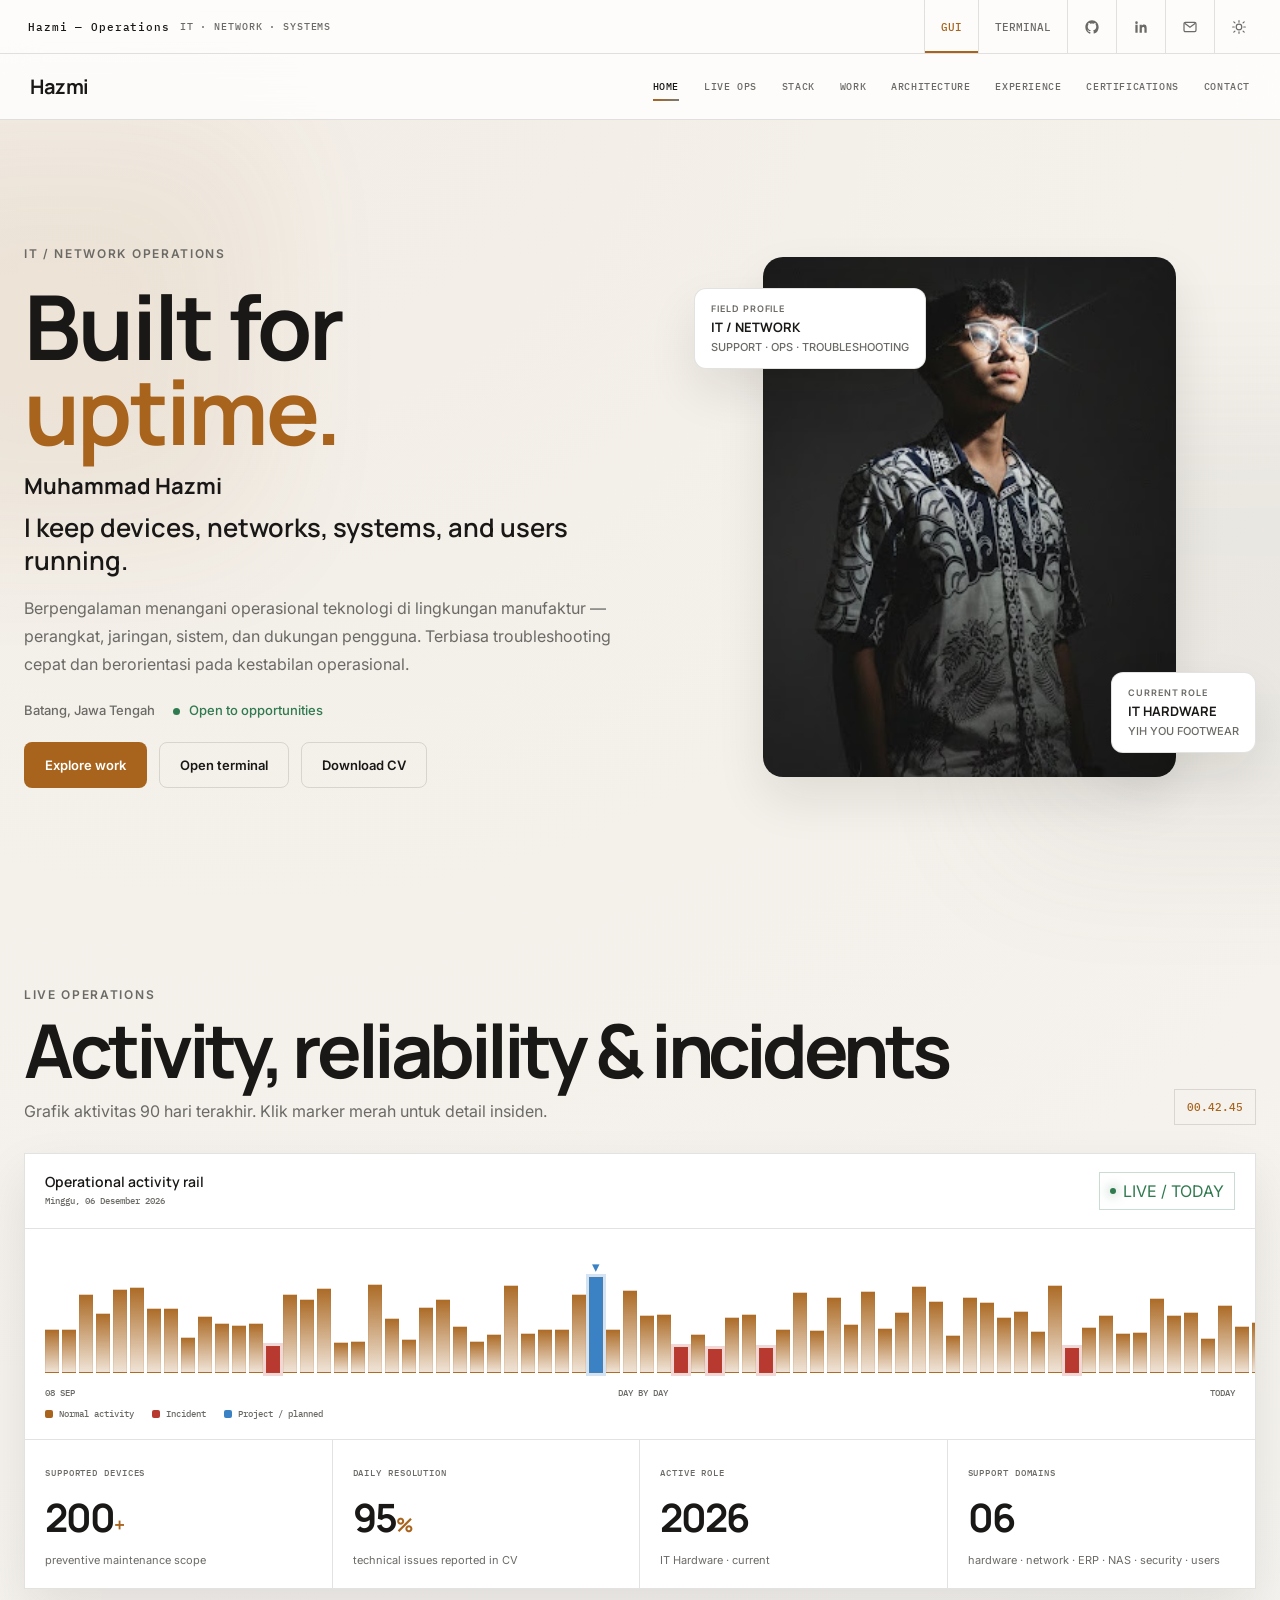
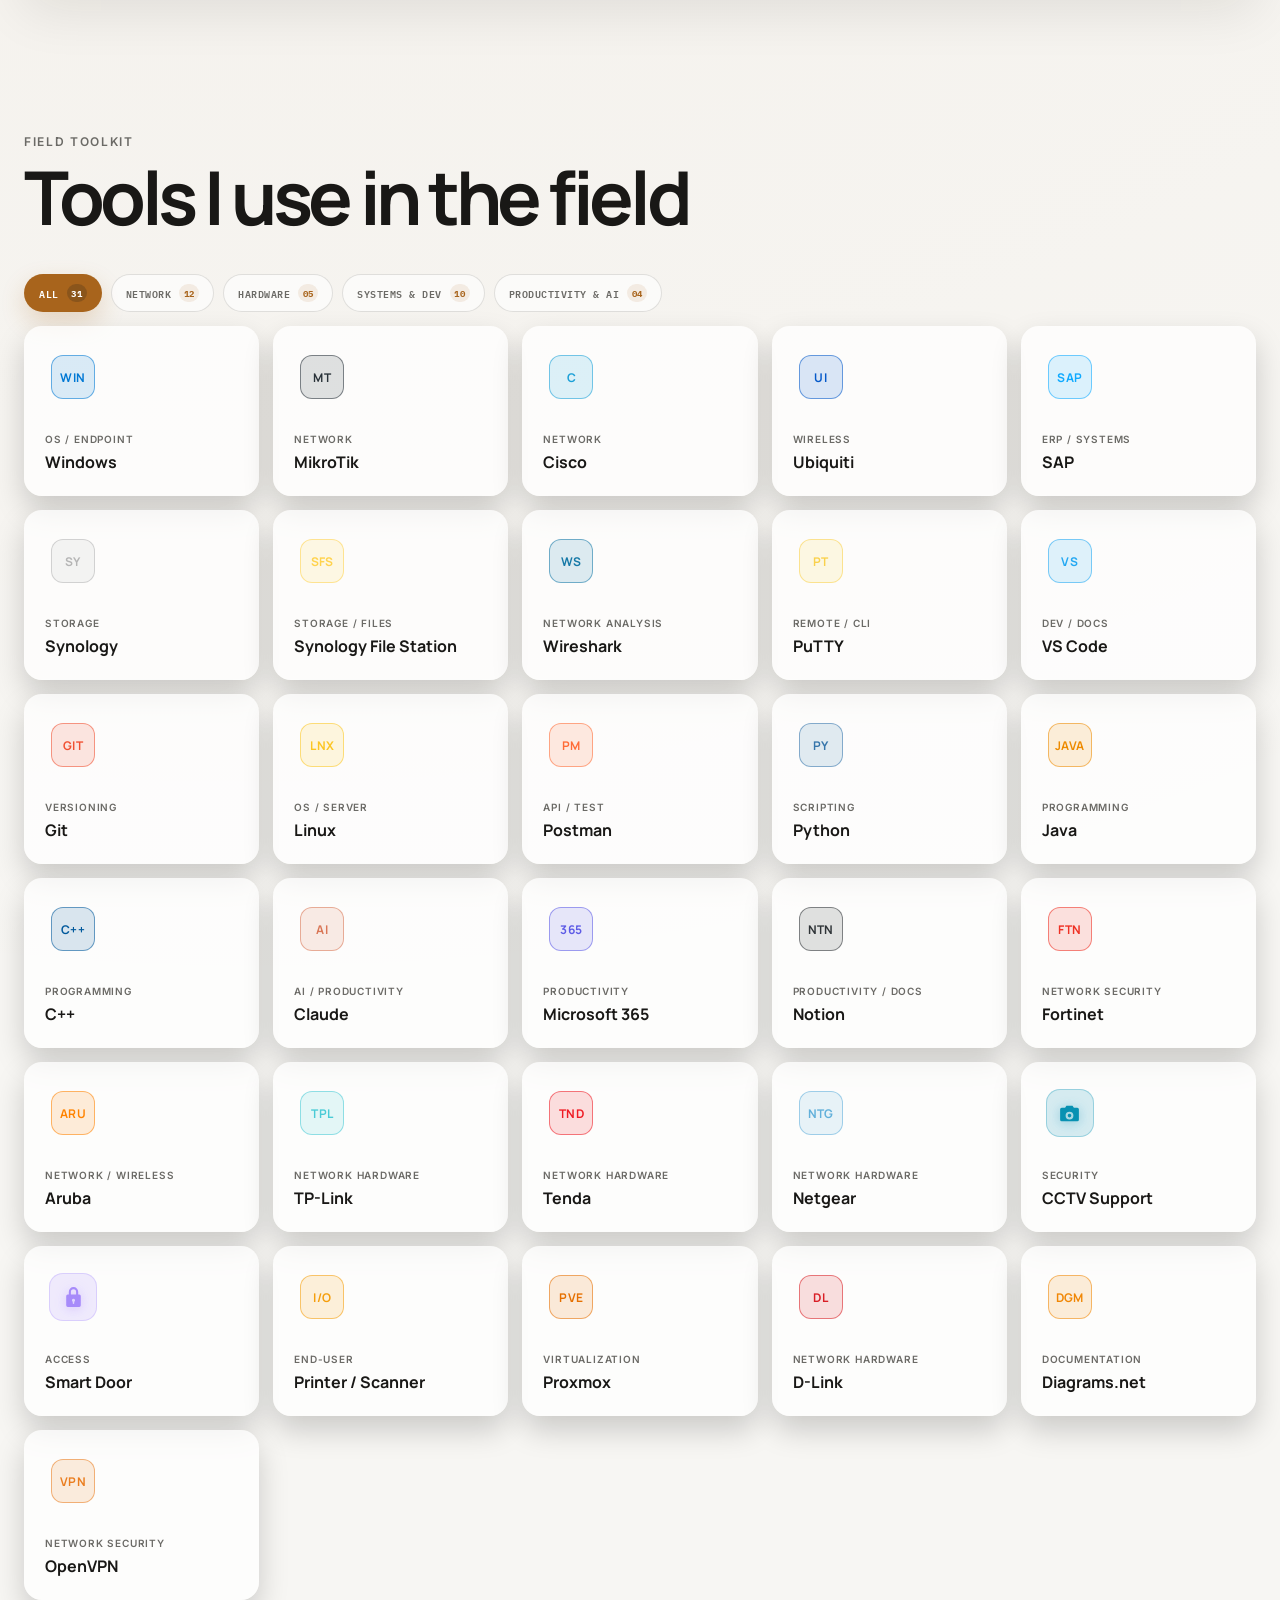
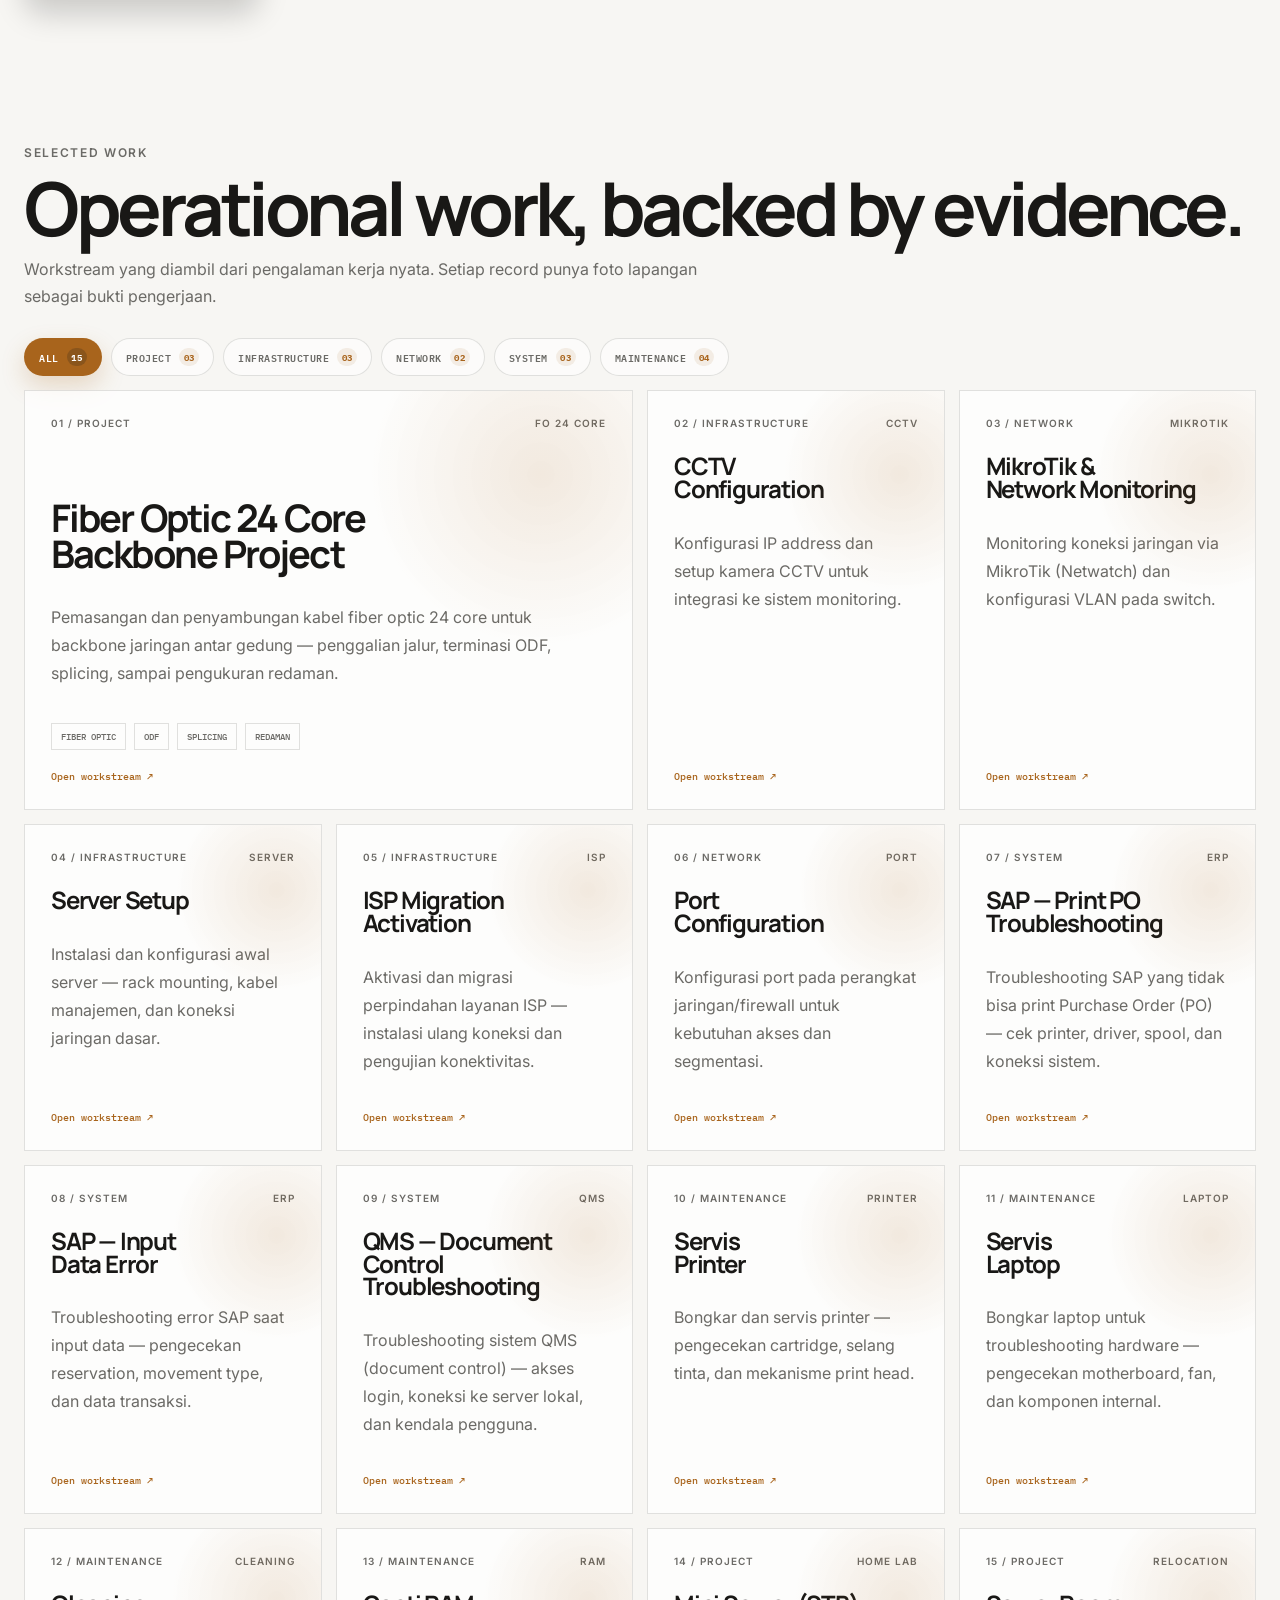
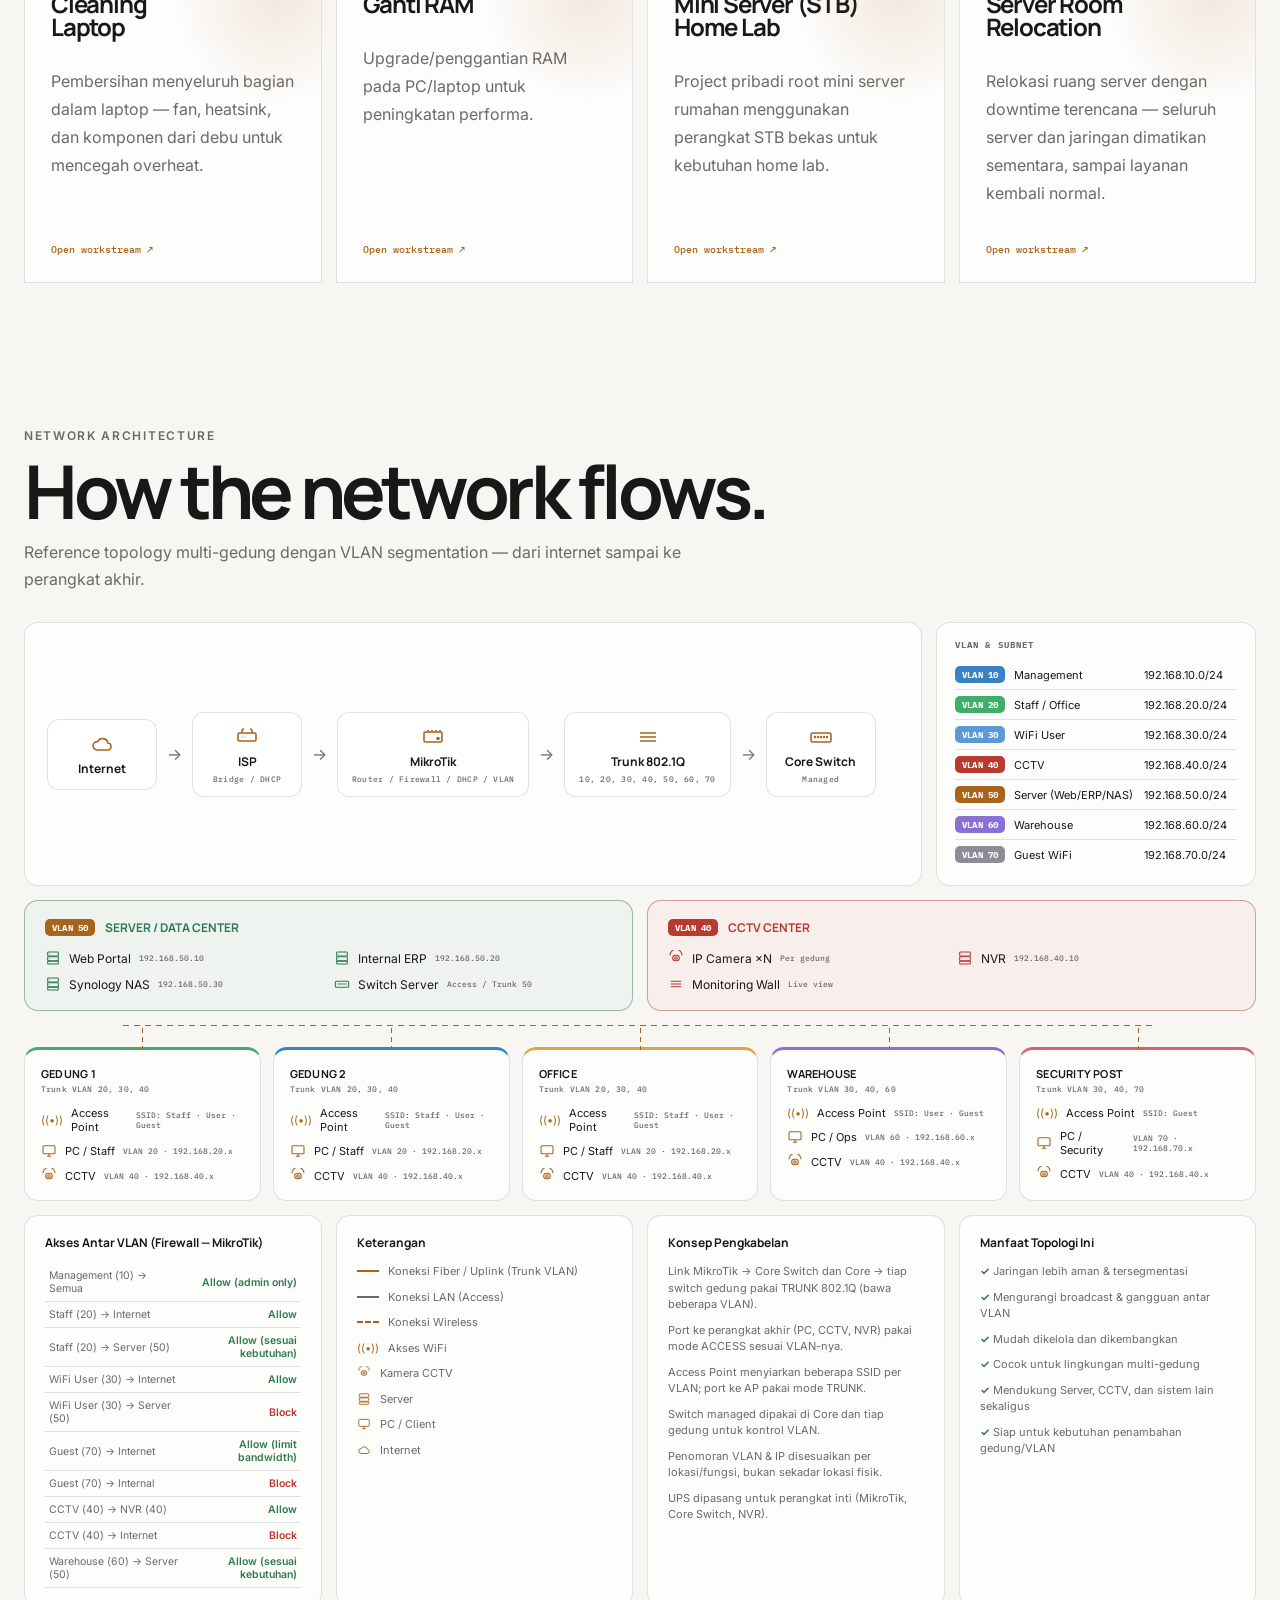
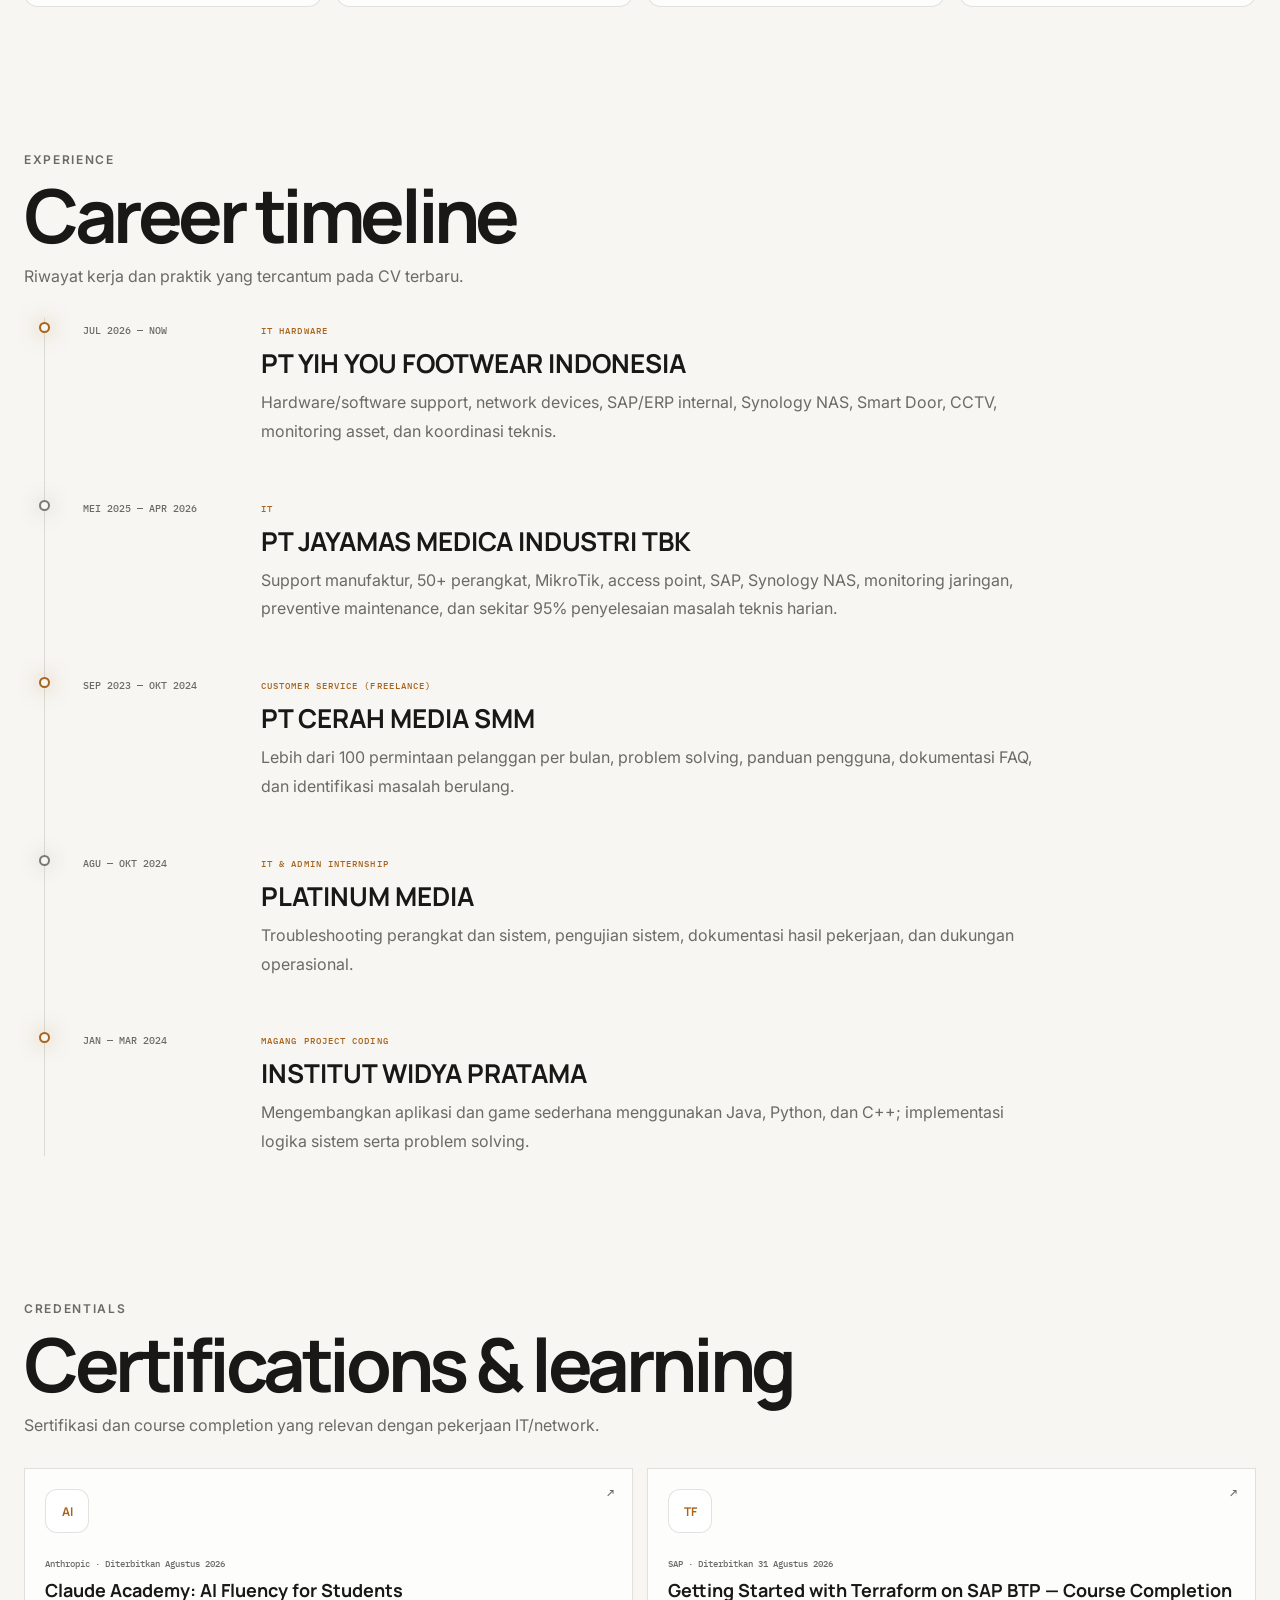
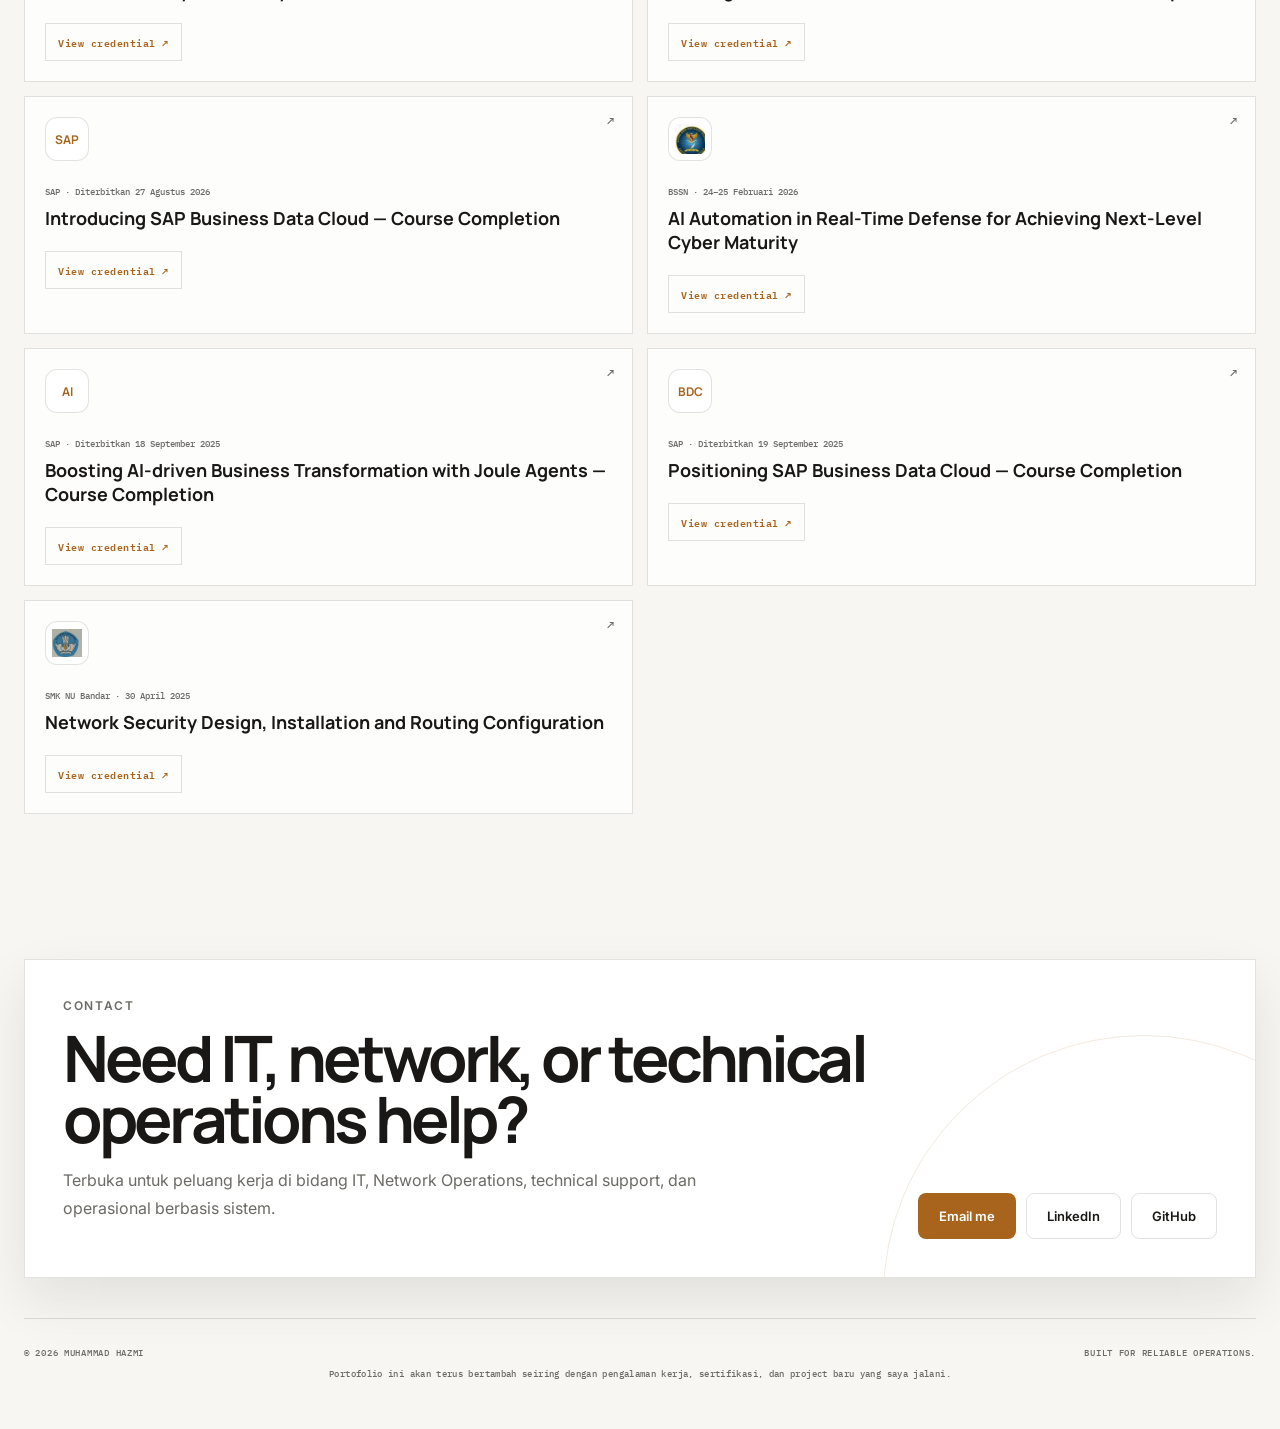
==== index.html @ afebc194 "first" ====
<!doctype html>
<html lang="id">
<head>
<meta charset="UTF-8">
<meta name="viewport" content="width=device-width, initial-scale=1.0">
<meta name="theme-color" content="#f7f6f3">
<meta name="description" content="Muhammad Hazmi — IT & Network Operations portfolio.">
<title>Muhammad Hazmi — IT & Network Operations</title>
<link rel="icon" type="image/svg+xml" href="favicon.svg">
<link rel="alternate icon" href="favicon.svg">
<link rel="apple-touch-icon" href="favicon.svg">
<link rel="preconnect" href="https://fonts.googleapis.com">
<link rel="preconnect" href="https://fonts.gstatic.com" crossorigin>
<link href="https://fonts.googleapis.com/css2?family=IBM+Plex+Mono:wght@400;500&family=Inter:wght@400;500;600;700;800&family=Manrope:wght@600;700;800&display=swap" rel="stylesheet">
<link rel="stylesheet" href="styles.css?v=4">
<script>try{var t=localStorage.getItem('hz-theme')||'light';document.documentElement.setAttribute('data-theme',t)}catch(e){}</script>
</head>
<body>
<div class="ambient ambient-a"></div><div class="ambient ambient-b"></div>
<div class="scroll-progress" id="scrollProgress"></div>
<div class="transition-layer" id="transitionLayer"><span>SWITCHING MODE</span></div>

<header class="topbar">
  <div class="brandline"><span>Hazmi — Operations</span><small>IT · NETWORK · SYSTEMS</small></div>
  <div class="top-actions">
    <button class="mode-switch active" data-mode="gui">GUI</button>
    <button class="mode-switch" data-mode="terminal">TERMINAL</button>
    <a href="https://github.com/Mhazmii" target="_blank" rel="noreferrer" aria-label="GitHub"><svg viewBox="0 0 24 24" width="16" height="16" fill="currentColor"><path d="M12 2C6.48 2 2 6.58 2 12.25c0 4.53 2.87 8.37 6.84 9.73.5.1.68-.22.68-.5v-1.94c-2.78.62-3.37-1.36-3.37-1.36-.46-1.19-1.11-1.51-1.11-1.51-.91-.64.07-.62.07-.62 1 .07 1.53 1.05 1.53 1.05.89 1.56 2.34 1.11 2.91.85.09-.66.35-1.11.63-1.37-2.22-.26-4.56-1.14-4.56-5.07 0-1.12.39-2.03 1.03-2.75-.1-.26-.45-1.31.1-2.72 0 0 .84-.28 2.75 1.05a9.3 9.3 0 0 1 5 0c1.91-1.33 2.75-1.05 2.75-1.05.55 1.41.2 2.46.1 2.72.64.72 1.03 1.63 1.03 2.75 0 3.94-2.34 4.8-4.57 5.06.36.32.68.95.68 1.92v2.85c0 .28.18.61.69.5A10.26 10.26 0 0 0 22 12.25C22 6.58 17.52 2 12 2Z"/></svg></a>
    <a href="https://www.linkedin.com/in/muhammadhazmii" target="_blank" rel="noreferrer" aria-label="LinkedIn"><svg viewBox="0 0 24 24" width="16" height="16" fill="currentColor"><path d="M6.94 8.5H3.56V20.5H6.94V8.5ZM5.25 3.5A1.96 1.96 0 1 0 5.28 7.42 1.96 1.96 0 0 0 5.25 3.5ZM20.5 20.5H17.13V14.31C17.13 12.83 16.6 11.82 15.28 11.82C14.28 11.82 13.68 12.5 13.42 13.15C13.32 13.39 13.3 13.72 13.3 14.06V20.5H9.92S9.97 9.45 9.92 8.5H13.3V9.98C13.75 9.29 14.55 8.3 16.58 8.3C19.1 8.3 20.5 9.96 20.5 13.5V20.5Z"/></svg></a>
    <a href="mailto:muhhazmi69@gmail.com" aria-label="Email"><svg viewBox="0 0 24 24" width="16" height="16" fill="none" stroke="currentColor" stroke-width="1.8"><rect x="3" y="5" width="18" height="14" rx="2"/><path d="m4 6.5 8 6 8-6"/></svg></a>
    <button class="theme-toggle" id="themeToggle" type="button" aria-label="Toggle light / dark mode">
      <svg class="icon-moon" viewBox="0 0 24 24" fill="none" stroke="currentColor" stroke-width="1.8" stroke-linecap="round" stroke-linejoin="round"><path d="M21 12.6A9 9 0 1 1 11.4 3a7 7 0 0 0 9.6 9.6Z"/></svg>
      <svg class="icon-sun" viewBox="0 0 24 24" fill="none" stroke="currentColor" stroke-width="1.8" stroke-linecap="round" stroke-linejoin="round"><circle cx="12" cy="12" r="4.2"/><path d="M12 2.5v2.4M12 19.1v2.4M4.2 4.2l1.7 1.7M18.1 18.1l1.7 1.7M2.5 12h2.4M19.1 12h2.4M4.2 19.8l1.7-1.7M18.1 5.9l1.7-1.7"/></svg>
    </button>
  </div>
</header>

<section class="gui-mode" id="guiMode">
  <nav class="nav">
    <a class="wordmark" href="#home">Hazmi</a>
    <div class="nav-links" id="navLinks">
      <a href="#home">Home</a><a href="#live">Live Ops</a><a href="#stack">Stack</a><a href="#work">Work</a><a href="#architecture">Architecture</a><a href="#experience">Experience</a><a href="#certifications">Certifications</a><a href="#contact">Contact</a>
    </div>
    <button class="nav-menu" id="navMenu">MENU</button>
  </nav>

  <main>
    <section class="hero section" id="home">
      <div class="hero-grid">
        <div class="hero-copy reveal">
          <div class="eyebrow">IT / NETWORK OPERATIONS</div>
          <h1>Built for<br><span>uptime.</span></h1>
          <p class="hero-title">Muhammad Hazmi</p>
          <p class="hero-lead">I keep devices, networks, systems, and users running.</p>
          <p class="hero-sub">Berpengalaman menangani operasional teknologi di lingkungan manufaktur — perangkat, jaringan, sistem, dan dukungan pengguna. Terbiasa troubleshooting cepat dan berorientasi pada kestabilan operasional.</p>
          <div class="hero-meta"><span>Batang, Jawa Tengah</span><span class="status"><i></i> Open to opportunities</span></div>
          <div class="hero-actions"><a class="btn primary" href="#work">Explore work</a><button class="btn ghost" data-mode="terminal">Open terminal</button><a class="btn line" href="CV_MuhammadHazmi.pdf" download>Download CV</a></div>
        </div>
        <div class="hero-visual reveal delay-2" id="heroVisual">
          <div class="hero-photo-frame">
            <img src="profile-photo.png" alt="Muhammad Hazmi">
          </div>
          <div class="hero-card card-a"><small>FIELD PROFILE</small><strong>IT / NETWORK</strong><span>SUPPORT · OPS · TROUBLESHOOTING</span></div>
          <div class="hero-card card-b"><small>CURRENT ROLE</small><strong>IT HARDWARE</strong><span>YIH YOU FOOTWEAR</span></div>
        </div>
      </div>
    </section>

    <section class="section" id="live">
  <div class="section-head reveal"><div><div class="eyebrow">LIVE OPERATIONS</div><h2>Activity, reliability &amp; incidents</h2><p>Grafik aktivitas 90 hari terakhir. Klik marker merah untuk detail insiden.</p></div><div class="live-clock" id="liveClock">--:--:--</div></div>
  <div class="live-shell reveal delay-1">
    <div class="live-top"><div><strong>Operational activity rail</strong><span id="liveDateLabel">--</span></div><div class="live-badge"><i></i> LIVE / TODAY</div></div>
    <div class="activity-wrap"><div class="activity-grid" id="activityGrid"></div></div>
    <div class="activity-axis"><span id="axisStart">90 DAYS AGO</span><span>DAY BY DAY</span><span>TODAY</span></div>
    <div class="activity-legend"><span><i class="dot-normal"></i>Normal activity</span><span><i class="dot-incident"></i>Incident</span><span><i class="dot-event"></i>Project / planned</span></div>
    <div class="metric-row">
      <div class="metric"><small>SUPPORTED DEVICES</small><strong data-count="200">0<span>+</span></strong><span>preventive maintenance scope</span></div>
      <div class="metric"><small>DAILY RESOLUTION</small><strong data-count="95">0<span>%</span></strong><span>technical issues reported in CV</span></div>
      <div class="metric"><small>ACTIVE ROLE</small><strong>2026</strong><span>IT Hardware · current</span></div>
      <div class="metric"><small>SUPPORT DOMAINS</small><strong>06</strong><span>hardware · network · ERP · NAS · security · users</span></div>
    </div>
  </div>
</section>

    <section class="section" id="stack">
  <div class="section-head reveal"><div><div class="eyebrow">FIELD TOOLKIT</div><h2>Tools I use in the field</h2></div></div>
  <div class="tool-filters reveal" id="toolFilters"></div>
  <div class="tool-wall reveal delay-1" id="toolWall"></div>
  <div class="tool-popover" id="toolPopover"></div>
</section>

    <section class="section" id="work">
  <div class="section-head reveal"><div><div class="eyebrow">SELECTED WORK</div><h2>Operational work, backed by evidence.</h2><p>Workstream yang diambil dari pengalaman kerja nyata. Setiap record punya foto lapangan sebagai bukti pengerjaan.</p></div></div>
  <div class="work-filters reveal" id="workFilters"></div>
  <div class="work-grid reveal delay-1" id="workGrid">
    <article class="work-card large" data-cat="project"><div class="work-meta"><span>01 / PROJECT</span><span>FO 24 CORE</span></div><h3>Fiber Optic 24 Core<br>Backbone Project</h3><p>Pemasangan dan penyambungan kabel fiber optic 24 core untuk backbone jaringan antar gedung — penggalian jalur, terminasi ODF, splicing, sampai pengukuran redaman.</p><div class="work-rail"><span>FIBER OPTIC</span><span>ODF</span><span>SPLICING</span><span>REDAMAN</span></div><button class="work-action" data-detail="fo">Open workstream ↗</button></article>
    <article class="work-card task-card" data-cat="infrastructure"><div class="work-meta"><span>02 / INFRASTRUCTURE</span><span>CCTV</span></div><h3>CCTV<br>Configuration</h3><p>Konfigurasi IP address dan setup kamera CCTV untuk integrasi ke sistem monitoring.</p><button class="work-action" data-detail="cctv">Open workstream ↗</button></article>
    <article class="work-card task-card" data-cat="network"><div class="work-meta"><span>03 / NETWORK</span><span>MIKROTIK</span></div><h3>MikroTik &amp;<br>Network Monitoring</h3><p>Monitoring koneksi jaringan via MikroTik (Netwatch) dan konfigurasi VLAN pada switch.</p><button class="work-action" data-detail="network">Open workstream ↗</button></article>
    <article class="work-card task-card" data-cat="infrastructure"><div class="work-meta"><span>04 / INFRASTRUCTURE</span><span>SERVER</span></div><h3>Server Setup</h3><p>Instalasi dan konfigurasi awal server — rack mounting, kabel manajemen, dan koneksi jaringan dasar.</p><button class="work-action" data-detail="server">Open workstream ↗</button></article>
    <article class="work-card task-card" data-cat="infrastructure"><div class="work-meta"><span>05 / INFRASTRUCTURE</span><span>ISP</span></div><h3>ISP Migration<br>Activation</h3><p>Aktivasi dan migrasi perpindahan layanan ISP — instalasi ulang koneksi dan pengujian konektivitas.</p><button class="work-action" data-detail="isp">Open workstream ↗</button></article>
    <article class="work-card task-card" data-cat="network"><div class="work-meta"><span>06 / NETWORK</span><span>PORT</span></div><h3>Port<br>Configuration</h3><p>Konfigurasi port pada perangkat jaringan/firewall untuk kebutuhan akses dan segmentasi.</p><button class="work-action" data-detail="port">Open workstream ↗</button></article>
    <article class="work-card task-card" data-cat="system"><div class="work-meta"><span>07 / SYSTEM</span><span>ERP</span></div><h3>SAP — Print PO<br>Troubleshooting</h3><p>Troubleshooting SAP yang tidak bisa print Purchase Order (PO) — cek printer, driver, spool, dan koneksi sistem.</p><button class="work-action" data-detail="sappo">Open workstream ↗</button></article>
    <article class="work-card task-card" data-cat="system"><div class="work-meta"><span>08 / SYSTEM</span><span>ERP</span></div><h3>SAP — Input<br>Data Error</h3><p>Troubleshooting error SAP saat input data — pengecekan reservation, movement type, dan data transaksi.</p><button class="work-action" data-detail="sapdata">Open workstream ↗</button></article>
    <article class="work-card task-card" data-cat="system"><div class="work-meta"><span>09 / SYSTEM</span><span>QMS</span></div><h3>QMS — Document<br>Control Troubleshooting</h3><p>Troubleshooting sistem QMS (document control) — akses login, koneksi ke server lokal, dan kendala pengguna.</p><button class="work-action" data-detail="qms">Open workstream ↗</button></article>
    <article class="work-card task-card" data-cat="maintenance"><div class="work-meta"><span>10 / MAINTENANCE</span><span>PRINTER</span></div><h3>Servis<br>Printer</h3><p>Bongkar dan servis printer — pengecekan cartridge, selang tinta, dan mekanisme print head.</p><button class="work-action" data-detail="printer">Open workstream ↗</button></article>
    <article class="work-card task-card" data-cat="maintenance"><div class="work-meta"><span>11 / MAINTENANCE</span><span>LAPTOP</span></div><h3>Servis<br>Laptop</h3><p>Bongkar laptop untuk troubleshooting hardware — pengecekan motherboard, fan, dan komponen internal.</p><button class="work-action" data-detail="laptop">Open workstream ↗</button></article>
    <article class="work-card task-card" data-cat="maintenance"><div class="work-meta"><span>12 / MAINTENANCE</span><span>CLEANING</span></div><h3>Cleaning<br>Laptop</h3><p>Pembersihan menyeluruh bagian dalam laptop — fan, heatsink, dan komponen dari debu untuk mencegah overheat.</p><button class="work-action" data-detail="cleaning">Open workstream ↗</button></article>
    <article class="work-card task-card" data-cat="maintenance"><div class="work-meta"><span>13 / MAINTENANCE</span><span>RAM</span></div><h3>Ganti RAM</h3><p>Upgrade/penggantian RAM pada PC/laptop untuk peningkatan performa.</p><button class="work-action" data-detail="ram">Open workstream ↗</button></article>
    <article class="work-card task-card" data-cat="project"><div class="work-meta"><span>14 / PROJECT</span><span>HOME LAB</span></div><h3>Mini Server (STB)<br>Home Lab</h3><p>Project pribadi root mini server rumahan menggunakan perangkat STB bekas untuk kebutuhan home lab.</p><button class="work-action" data-detail="stb">Open workstream ↗</button></article>
    <article class="work-card task-card" data-cat="project"><div class="work-meta"><span>15 / PROJECT</span><span>RELOCATION</span></div><h3>Server Room<br>Relocation</h3><p>Relokasi ruang server dengan downtime terencana — seluruh server dan jaringan dimatikan sementara, sampai layanan kembali normal.</p><button class="work-action" data-detail="relocation">Open workstream ↗</button></article>
  </div>
</section>

    <section class="section" id="architecture">
      <div class="section-head reveal">
        <div>
          <div class="eyebrow">NETWORK ARCHITECTURE</div>
          <h2>How the network flows.</h2>
          <p>Reference topology multi-gedung dengan VLAN segmentation — dari internet sampai ke perangkat akhir.</p>
        </div>
        
      </div>

      <div class="netmap reveal delay-1">

        <div class="netmap-top">
          <div class="netmap-flow">
            <div class="netmap-node"><span class="netmap-icon"><svg viewBox="0 0 24 24" fill="none" stroke="currentColor" stroke-width="1.6"><path d="M7 18h10.5a3.5 3.5 0 0 0 .4-6.98A5.5 5.5 0 0 0 7.6 9.6 3.8 3.8 0 0 0 7 18Z"/></svg></span><strong>Internet</strong></div>
            <div class="netmap-arrow">→</div>
            <div class="netmap-node"><span class="netmap-icon"><svg viewBox="0 0 24 24" fill="none" stroke="currentColor" stroke-width="1.6"><rect x="3" y="8" width="18" height="8" rx="1.5"/><path d="M7 8V6a2 2 0 0 1 2-2M17 8V6a2 2 0 0 0-2-2"/><circle cx="7" cy="12" r=".6" fill="currentColor" stroke="none"/><circle cx="10" cy="12" r=".6" fill="currentColor" stroke="none"/></svg></span><strong>ISP</strong><small>Bridge / DHCP</small></div>
            <div class="netmap-arrow">→</div>
            <div class="netmap-node"><span class="netmap-icon"><svg viewBox="0 0 24 24" fill="none" stroke="currentColor" stroke-width="1.6"><rect x="3" y="7" width="18" height="10" rx="1.5"/><path d="M7 7V5M11 7V5M15 7V5M19 7V5"/><circle cx="17" cy="13.5" r="1"/></svg></span><strong>MikroTik</strong><small>Router / Firewall / DHCP / VLAN</small></div>
            <div class="netmap-arrow">→</div>
            <div class="netmap-node"><span class="netmap-icon"><svg viewBox="0 0 24 24" fill="none" stroke="currentColor" stroke-width="1.6"><path d="M4 8h16M4 12h16M4 16h16"/></svg></span><strong>Trunk 802.1Q</strong><small>10, 20, 30, 40, 50, 60, 70</small></div>
            <div class="netmap-arrow">→</div>
            <div class="netmap-node"><span class="netmap-icon"><svg viewBox="0 0 24 24" fill="none" stroke="currentColor" stroke-width="1.6"><rect x="2" y="8" width="20" height="9" rx="1.5"/><path d="M6 12h.01M9 12h.01M12 12h.01M15 12h.01M18 12h.01" stroke-width="2.4" stroke-linecap="round"/></svg></span><strong>Core Switch</strong><small>Managed</small></div>
          </div>
          <div class="netmap-vlan">
            <div class="netmap-vlan-head">VLAN &amp; SUBNET</div>
            <table>
              <tr><td><span class="vtag v10">VLAN 10</span></td><td>Management</td><td>192.168.10.0/24</td></tr>
              <tr><td><span class="vtag v20">VLAN 20</span></td><td>Staff / Office</td><td>192.168.20.0/24</td></tr>
              <tr><td><span class="vtag v30">VLAN 30</span></td><td>WiFi User</td><td>192.168.30.0/24</td></tr>
              <tr><td><span class="vtag v40">VLAN 40</span></td><td>CCTV</td><td>192.168.40.0/24</td></tr>
              <tr><td><span class="vtag v50">VLAN 50</span></td><td>Server (Web/ERP/NAS)</td><td>192.168.50.0/24</td></tr>
              <tr><td><span class="vtag v60">VLAN 60</span></td><td>Warehouse</td><td>192.168.60.0/24</td></tr>
              <tr><td><span class="vtag v70">VLAN 70</span></td><td>Guest WiFi</td><td>192.168.70.0/24</td></tr>
            </table>
          </div>
        </div>

        <div class="netmap-features">
          <div class="netmap-feature feature-server">
            <div class="netmap-feature-head"><span class="vtag v50">VLAN 50</span> SERVER / DATA CENTER</div>
            <div class="netmap-feature-items">
              <div><span class="netmap-icon"><svg viewBox="0 0 24 24" fill="none" stroke="currentColor" stroke-width="1.6"><rect x="4" y="3" width="16" height="6" rx="1"/><rect x="4" y="10" width="16" height="6" rx="1"/><rect x="4" y="17" width="16" height="4" rx="1"/><circle cx="7" cy="6" r=".6" fill="currentColor" stroke="none"/><circle cx="7" cy="13" r=".6" fill="currentColor" stroke="none"/></svg></span>Web Portal<small>192.168.50.10</small></div>
              <div><span class="netmap-icon"><svg viewBox="0 0 24 24" fill="none" stroke="currentColor" stroke-width="1.6"><rect x="4" y="3" width="16" height="6" rx="1"/><rect x="4" y="10" width="16" height="6" rx="1"/><rect x="4" y="17" width="16" height="4" rx="1"/><circle cx="7" cy="6" r=".6" fill="currentColor" stroke="none"/><circle cx="7" cy="13" r=".6" fill="currentColor" stroke="none"/></svg></span>Internal ERP<small>192.168.50.20</small></div>
              <div><span class="netmap-icon"><svg viewBox="0 0 24 24" fill="none" stroke="currentColor" stroke-width="1.6"><rect x="4" y="3" width="16" height="6" rx="1"/><rect x="4" y="10" width="16" height="6" rx="1"/><rect x="4" y="17" width="16" height="4" rx="1"/><circle cx="7" cy="6" r=".6" fill="currentColor" stroke="none"/><circle cx="7" cy="13" r=".6" fill="currentColor" stroke="none"/></svg></span>Synology NAS<small>192.168.50.30</small></div>
              <div><span class="netmap-icon"><svg viewBox="0 0 24 24" fill="none" stroke="currentColor" stroke-width="1.6"><rect x="2" y="8" width="20" height="9" rx="1.5"/><path d="M6 12h.01M9 12h.01M12 12h.01M15 12h.01M18 12h.01" stroke-width="2.4" stroke-linecap="round"/></svg></span>Switch Server<small>Access / Trunk 50</small></div>
            </div>
          </div>
          <div class="netmap-feature feature-cctv">
            <div class="netmap-feature-head"><span class="vtag v40">VLAN 40</span> CCTV CENTER</div>
            <div class="netmap-feature-items">
              <div><span class="netmap-icon"><svg viewBox="0 0 24 24" fill="none" stroke="currentColor" stroke-width="1.6"><path d="M3 8a9 9 0 0 1 18 0"/><rect x="7" y="8" width="10" height="8" rx="4"/><circle cx="12" cy="12" r="2"/></svg></span>IP Camera ×N<small>Per gedung</small></div>
              <div><span class="netmap-icon"><svg viewBox="0 0 24 24" fill="none" stroke="currentColor" stroke-width="1.6"><rect x="4" y="3" width="16" height="6" rx="1"/><rect x="4" y="10" width="16" height="6" rx="1"/><rect x="4" y="17" width="16" height="4" rx="1"/><circle cx="7" cy="6" r=".6" fill="currentColor" stroke="none"/><circle cx="7" cy="13" r=".6" fill="currentColor" stroke="none"/></svg></span>NVR<small>192.168.40.10</small></div>
              <div><span class="netmap-icon"><svg viewBox="0 0 24 24" fill="none" stroke="currentColor" stroke-width="1.6"><path d="M4 8h16M4 12h16M4 16h16"/></svg></span>Monitoring Wall<small>Live view</small></div>
            </div>
          </div>
        </div>

        <div class="netmap-buildings">
          <div class="netmap-building">
            <div class="netmap-building-head">GEDUNG 1<small>Trunk VLAN 20, 30, 40</small></div>
            <div class="netmap-building-items">
              <div><span class="netmap-icon">((•))</span>Access Point<small>SSID: Staff · User · Guest</small></div>
              <div><span class="netmap-icon"><svg viewBox="0 0 24 24" fill="none" stroke="currentColor" stroke-width="1.6"><rect x="3" y="4" width="18" height="12" rx="1.5"/><path d="M9 20h6M12 16v4"/></svg></span>PC / Staff<small>VLAN 20 · 192.168.20.x</small></div>
              <div><span class="netmap-icon"><svg viewBox="0 0 24 24" fill="none" stroke="currentColor" stroke-width="1.6"><path d="M3 8a9 9 0 0 1 18 0"/><rect x="7" y="8" width="10" height="8" rx="4"/><circle cx="12" cy="12" r="2"/></svg></span>CCTV<small>VLAN 40 · 192.168.40.x</small></div>
            </div>
          </div>
          <div class="netmap-building">
            <div class="netmap-building-head">GEDUNG 2<small>Trunk VLAN 20, 30, 40</small></div>
            <div class="netmap-building-items">
              <div><span class="netmap-icon">((•))</span>Access Point<small>SSID: Staff · User · Guest</small></div>
              <div><span class="netmap-icon"><svg viewBox="0 0 24 24" fill="none" stroke="currentColor" stroke-width="1.6"><rect x="3" y="4" width="18" height="12" rx="1.5"/><path d="M9 20h6M12 16v4"/></svg></span>PC / Staff<small>VLAN 20 · 192.168.20.x</small></div>
              <div><span class="netmap-icon"><svg viewBox="0 0 24 24" fill="none" stroke="currentColor" stroke-width="1.6"><path d="M3 8a9 9 0 0 1 18 0"/><rect x="7" y="8" width="10" height="8" rx="4"/><circle cx="12" cy="12" r="2"/></svg></span>CCTV<small>VLAN 40 · 192.168.40.x</small></div>
            </div>
          </div>
          <div class="netmap-building">
            <div class="netmap-building-head">OFFICE<small>Trunk VLAN 20, 30, 40</small></div>
            <div class="netmap-building-items">
              <div><span class="netmap-icon">((•))</span>Access Point<small>SSID: Staff · User · Guest</small></div>
              <div><span class="netmap-icon"><svg viewBox="0 0 24 24" fill="none" stroke="currentColor" stroke-width="1.6"><rect x="3" y="4" width="18" height="12" rx="1.5"/><path d="M9 20h6M12 16v4"/></svg></span>PC / Staff<small>VLAN 20 · 192.168.20.x</small></div>
              <div><span class="netmap-icon"><svg viewBox="0 0 24 24" fill="none" stroke="currentColor" stroke-width="1.6"><path d="M3 8a9 9 0 0 1 18 0"/><rect x="7" y="8" width="10" height="8" rx="4"/><circle cx="12" cy="12" r="2"/></svg></span>CCTV<small>VLAN 40 · 192.168.40.x</small></div>
            </div>
          </div>
          <div class="netmap-building">
            <div class="netmap-building-head">WAREHOUSE<small>Trunk VLAN 30, 40, 60</small></div>
            <div class="netmap-building-items">
              <div><span class="netmap-icon">((•))</span>Access Point<small>SSID: User · Guest</small></div>
              <div><span class="netmap-icon"><svg viewBox="0 0 24 24" fill="none" stroke="currentColor" stroke-width="1.6"><rect x="3" y="4" width="18" height="12" rx="1.5"/><path d="M9 20h6M12 16v4"/></svg></span>PC / Ops<small>VLAN 60 · 192.168.60.x</small></div>
              <div><span class="netmap-icon"><svg viewBox="0 0 24 24" fill="none" stroke="currentColor" stroke-width="1.6"><path d="M3 8a9 9 0 0 1 18 0"/><rect x="7" y="8" width="10" height="8" rx="4"/><circle cx="12" cy="12" r="2"/></svg></span>CCTV<small>VLAN 40 · 192.168.40.x</small></div>
            </div>
          </div>
          <div class="netmap-building">
            <div class="netmap-building-head">SECURITY POST<small>Trunk VLAN 30, 40, 70</small></div>
            <div class="netmap-building-items">
              <div><span class="netmap-icon">((•))</span>Access Point<small>SSID: Guest</small></div>
              <div><span class="netmap-icon"><svg viewBox="0 0 24 24" fill="none" stroke="currentColor" stroke-width="1.6"><rect x="3" y="4" width="18" height="12" rx="1.5"/><path d="M9 20h6M12 16v4"/></svg></span>PC / Security<small>VLAN 70 · 192.168.70.x</small></div>
              <div><span class="netmap-icon"><svg viewBox="0 0 24 24" fill="none" stroke="currentColor" stroke-width="1.6"><path d="M3 8a9 9 0 0 1 18 0"/><rect x="7" y="8" width="10" height="8" rx="4"/><circle cx="12" cy="12" r="2"/></svg></span>CCTV<small>VLAN 40 · 192.168.40.x</small></div>
            </div>
          </div>
        </div>

        <div class="netmap-info">
          <div class="netmap-info-block">
            <h4>Akses Antar VLAN (Firewall — MikroTik)</h4>
            <table>
              <tr><td>Management (10) → Semua</td><td class="allow">Allow (admin only)</td></tr>
              <tr><td>Staff (20) → Internet</td><td class="allow">Allow</td></tr>
              <tr><td>Staff (20) → Server (50)</td><td class="allow">Allow (sesuai kebutuhan)</td></tr>
              <tr><td>WiFi User (30) → Internet</td><td class="allow">Allow</td></tr>
              <tr><td>WiFi User (30) → Server (50)</td><td class="block">Block</td></tr>
              <tr><td>Guest (70) → Internet</td><td class="allow">Allow (limit bandwidth)</td></tr>
              <tr><td>Guest (70) → Internal</td><td class="block">Block</td></tr>
              <tr><td>CCTV (40) → NVR (40)</td><td class="allow">Allow</td></tr>
              <tr><td>CCTV (40) → Internet</td><td class="block">Block</td></tr>
              <tr><td>Warehouse (60) → Server (50)</td><td class="allow">Allow (sesuai kebutuhan)</td></tr>
            </table>
          </div>
          <div class="netmap-info-block">
            <h4>Keterangan</h4>
            <ul class="netmap-legend">
              <li><span class="legend-line trunk"></span>Koneksi Fiber / Uplink (Trunk VLAN)</li>
              <li><span class="legend-line access"></span>Koneksi LAN (Access)</li>
              <li><span class="legend-line wireless"></span>Koneksi Wireless</li>
              <li><span class="netmap-icon">((•))</span>Akses WiFi</li>
              <li><span class="netmap-icon"><svg viewBox="0 0 24 24" fill="none" stroke="currentColor" stroke-width="1.6"><path d="M3 8a9 9 0 0 1 18 0"/><rect x="7" y="8" width="10" height="8" rx="4"/><circle cx="12" cy="12" r="2"/></svg></span>Kamera CCTV</li>
              <li><span class="netmap-icon"><svg viewBox="0 0 24 24" fill="none" stroke="currentColor" stroke-width="1.6"><rect x="4" y="3" width="16" height="6" rx="1"/><rect x="4" y="10" width="16" height="6" rx="1"/><rect x="4" y="17" width="16" height="4" rx="1"/><circle cx="7" cy="6" r=".6" fill="currentColor" stroke="none"/><circle cx="7" cy="13" r=".6" fill="currentColor" stroke="none"/></svg></span>Server</li>
              <li><span class="netmap-icon"><svg viewBox="0 0 24 24" fill="none" stroke="currentColor" stroke-width="1.6"><rect x="3" y="4" width="18" height="12" rx="1.5"/><path d="M9 20h6M12 16v4"/></svg></span>PC / Client</li>
              <li><span class="netmap-icon"><svg viewBox="0 0 24 24" fill="none" stroke="currentColor" stroke-width="1.6"><path d="M7 18h10.5a3.5 3.5 0 0 0 .4-6.98A5.5 5.5 0 0 0 7.6 9.6 3.8 3.8 0 0 0 7 18Z"/></svg></span>Internet</li>
            </ul>
          </div>
          <div class="netmap-info-block">
            <h4>Konsep Pengkabelan</h4>
            <ul>
              <li>Link MikroTik → Core Switch dan Core → tiap switch gedung pakai TRUNK 802.1Q (bawa beberapa VLAN).</li>
              <li>Port ke perangkat akhir (PC, CCTV, NVR) pakai mode ACCESS sesuai VLAN-nya.</li>
              <li>Access Point menyiarkan beberapa SSID per VLAN; port ke AP pakai mode TRUNK.</li>
              <li>Switch managed dipakai di Core dan tiap gedung untuk kontrol VLAN.</li>
              <li>Penomoran VLAN &amp; IP disesuaikan per lokasi/fungsi, bukan sekadar lokasi fisik.</li>
              <li>UPS dipasang untuk perangkat inti (MikroTik, Core Switch, NVR).</li>
            </ul>
          </div>
          <div class="netmap-info-block">
            <h4>Manfaat Topologi Ini</h4>
            <ul class="netmap-benefits">
              <li>Jaringan lebih aman &amp; tersegmentasi</li>
              <li>Mengurangi broadcast &amp; gangguan antar VLAN</li>
              <li>Mudah dikelola dan dikembangkan</li>
              <li>Cocok untuk lingkungan multi-gedung</li>
              <li>Mendukung Server, CCTV, dan sistem lain sekaligus</li>
              <li>Siap untuk kebutuhan penambahan gedung/VLAN</li>
            </ul>
          </div>
        </div>

      </div>
    </section>


    <section class="section" id="experience">
      <div class="section-head reveal"><div><div class="eyebrow">EXPERIENCE</div><h2>Career timeline</h2><p>Riwayat kerja dan praktik yang tercantum pada CV terbaru.</p></div></div>
      <div class="timeline reveal delay-1">
        <article><div class="time">JUL 2026 — NOW</div><div class="time-dot"></div><div><small>IT HARDWARE</small><h3>PT YIH YOU FOOTWEAR INDONESIA</h3><p>Hardware/software support, network devices, SAP/ERP internal, Synology NAS, Smart Door, CCTV, monitoring asset, dan koordinasi teknis.</p></div></article>
        <article><div class="time">MEI 2025 — APR 2026</div><div class="time-dot"></div><div><small>IT</small><h3>PT JAYAMAS MEDICA INDUSTRI TBK</h3><p>Support manufaktur, 50+ perangkat, MikroTik, access point, SAP, Synology NAS, monitoring jaringan, preventive maintenance, dan sekitar 95% penyelesaian masalah teknis harian.</p></div></article>
        <article><div class="time">SEP 2023 — OKT 2024</div><div class="time-dot"></div><div><small>CUSTOMER SERVICE (FREELANCE)</small><h3>PT CERAH MEDIA SMM</h3><p>Lebih dari 100 permintaan pelanggan per bulan, problem solving, panduan pengguna, dokumentasi FAQ, dan identifikasi masalah berulang.</p></div></article>
        <article><div class="time">AGU — OKT 2024</div><div class="time-dot"></div><div><small>IT &amp; ADMIN INTERNSHIP</small><h3>PLATINUM MEDIA</h3><p>Troubleshooting perangkat dan sistem, pengujian sistem, dokumentasi hasil pekerjaan, dan dukungan operasional.</p></div></article>
        <article><div class="time">JAN — MAR 2024</div><div class="time-dot"></div><div><small>MAGANG PROJECT CODING</small><h3>INSTITUT WIDYA PRATAMA</h3><p>Mengembangkan aplikasi dan game sederhana menggunakan Java, Python, dan C++; implementasi logika sistem serta problem solving.</p></div></article>
      </div>
    </section>

    <section class="section" id="certifications">
  <div class="section-head reveal"><div><div class="eyebrow">CREDENTIALS</div><h2>Certifications &amp; learning</h2><p>Sertifikasi dan course completion yang relevan dengan pekerjaan IT/network.</p></div></div>
  <div class="cred-grid reveal delay-1" id="credGrid"></div>
</section>

    <section class="section" id="contact">
      <div class="contact-panel reveal"><div><div class="eyebrow">CONTACT</div><h2>Need IT, network, or technical operations help?</h2><p>Terbuka untuk peluang kerja di bidang IT, Network Operations, technical support, dan operasional berbasis sistem.</p></div><div class="contact-actions"><a href="mailto:muhhazmi69@gmail.com" class="btn primary">Email me</a><a href="https://www.linkedin.com/in/muhammadhazmii" target="_blank" rel="noreferrer" class="btn line">LinkedIn</a><a href="https://github.com/Mhazmii" target="_blank" rel="noreferrer" class="btn line">GitHub</a></div></div>
    </section>
  </main>
  <footer class="footer"><span>© 2026 Muhammad Hazmi</span><span class="footer-note">Portofolio ini akan terus bertambah seiring dengan pengalaman kerja, sertifikasi, dan project baru yang saya jalani.</span><span>Built for reliable operations.</span></footer>
</section>

<section class="terminal-mode" id="terminalMode" aria-hidden="true">
  <div class="terminal-shell">
    <div class="terminal-head"><div><span class="live-dot"></span> hazmi@portfolio</div><span>interactive-shell</span></div>
    <div class="terminal-output" id="terminalOutput"></div>
    <form class="terminal-form" id="terminalForm"><span>hazmi@portfolio:~$</span><input id="terminalInput" autocomplete="off" spellcheck="false" aria-label="Terminal command"></form>
    <div class="terminal-hints"><button data-cmd="help">help</button><button data-cmd="about">about</button><button data-cmd="work">work</button><button data-cmd="architecture">architecture</button><button data-cmd="stack">stack</button><button data-cmd="gui">gui</button></div>
  </div>
</section>


<div class="modal" id="workModal" aria-hidden="true"><div class="modal-backdrop" data-close-modal></div><div class="modal-card work-modal-card"><button class="modal-close" data-close-modal>×</button><small>SUBJEK</small><h3 id="workModalTitle">Workstream</h3><div class="incident-meta" id="workModalMeta"></div><small class="work-modal-label">DESKRIPSI MASALAH</small><p id="workModalText"></p><small class="work-modal-label">FOTO EVIDENCE</small><div class="work-modal-gallery" id="workModalGallery"></div></div></div>
<div class="modal" id="incidentModal" aria-hidden="true"><div class="modal-backdrop" data-close-modal></div><div class="modal-card"><button class="modal-close" data-close-modal>×</button><small>INCIDENT DETAIL</small><h3 id="incidentTitle">Network incident</h3><div class="incident-meta" id="incidentMeta"></div><p id="incidentText"></p><div class="incident-status"><span></span><strong id="incidentStatus">Resolved</strong></div></div></div>
<div class="modal" id="credentialModal" aria-hidden="true"><div class="modal-backdrop" data-close-modal></div><div class="modal-card cred-modal-card"><button class="modal-close" data-close-modal>×</button><small>CREDENTIAL</small><h3 id="credentialTitle">Certificate</h3><img id="credentialImage" class="cred-modal-image" alt="Certificate image"><p id="credentialText" style="white-space:pre-line"></p><div class="modal-actions"><a id="credentialOpen" class="btn primary" target="_blank" rel="noreferrer">Open credential</a></div></div></div>
<div class="toast" id="toast"></div>
<script src="script.js?v=4"></script>
</body>
</html>
---- styles.css ----
:root{--bg:#131316;--panel:#1a1a1f;--panel2:#1e1e24;--text:#f1f0ee;--muted:#95949c;--line:rgba(255,255,255,.09);--line2:rgba(255,255,255,.05);--cyan:#e2a344;--cyan2:#c98a34;--violet:#8d8c93;--amber:#e2a344;--red:#e2635b;--green:#6cb98a;--shadow:0 22px 60px rgba(0,0,0,.34);--mono:'IBM Plex Mono',monospace;--sans:'Inter',sans-serif;--display:'Manrope',sans-serif;--glass:rgba(24,24,28,.72);--glass-strong:rgba(20,20,24,.94);--glass-soft:rgba(20,20,24,.5);--bar:rgba(16,16,19,.72);--ambient-op:.14;--on-accent:#161616}
:root[data-theme="light"]{--bg:#f7f6f3;--panel:#ffffff;--panel2:#efeee9;--text:#191816;--muted:#6b6a66;--line:rgba(20,18,14,.12);--line2:rgba(20,18,14,.06);--cyan:#a8641c;--cyan2:#8a5216;--violet:#7a7973;--amber:#a8641c;--red:#b8392f;--green:#2f7a4f;--shadow:0 22px 50px rgba(20,18,14,.09);--glass:rgba(255,255,255,.72);--glass-strong:rgba(255,255,255,.96);--glass-soft:rgba(255,255,255,.6);--bar:rgba(255,255,255,.8);--ambient-op:.08;--on-accent:#ffffff}
.theme-toggle{position:relative;width:38px;height:38px;display:grid;place-items:center;background:transparent;border:0;border-left:1px solid var(--line);color:var(--muted);cursor:pointer;transition:.25s}.theme-toggle:hover{color:var(--text)}.theme-toggle svg{width:16px;height:16px}.theme-toggle .icon-sun{display:none}[data-theme="light"] .theme-toggle .icon-moon{display:none}[data-theme="light"] .theme-toggle .icon-sun{display:block}
*{box-sizing:border-box}html{scroll-behavior:smooth}body{margin:0;background:radial-gradient(circle at 20% 0%,color-mix(in srgb,var(--cyan) 6%,transparent),transparent 28%),var(--bg);color:var(--text);font-family:var(--sans);overflow-x:hidden}.ambient{position:fixed;inset:auto;pointer-events:none;filter:blur(70px);opacity:var(--ambient-op);z-index:0}.ambient-a{width:400px;height:400px;background:var(--cyan);left:-140px;top:15%}.ambient-b{width:460px;height:460px;background:var(--violet);right:-180px;bottom:5%}.scroll-progress{position:fixed;top:0;left:0;height:3px;background:var(--cyan);width:0;z-index:1000}.transition-layer{position:fixed;inset:0;background:var(--bg);display:grid;place-items:center;z-index:999;pointer-events:none;opacity:0;transform:scaleY(0);transform-origin:center;transition:opacity .25s,transform .55s cubic-bezier(.2,.8,.2,1)}.transition-layer.active{opacity:1;transform:scaleY(1)}.transition-layer span{font:500 12px var(--mono);letter-spacing:.25em;color:var(--cyan)}
.topbar{height:54px;display:flex;justify-content:space-between;align-items:center;border-bottom:1px solid var(--line);padding:0 28px;position:sticky;top:0;background:var(--bar);backdrop-filter:blur(18px);z-index:80}.brandline{display:flex;align-items:center;gap:10px;font:500 11px var(--mono);letter-spacing:.08em}.brandline small{color:var(--muted);font-size:10px}.top-actions{height:100%;display:flex;align-items:center}.top-actions>*{height:100%;display:grid;place-items:center;padding:0 16px;border-left:1px solid var(--line);color:var(--muted);text-decoration:none;background:none;border-top:0;border-bottom:0;border-right:0;font:500 11px var(--mono);cursor:pointer}.top-actions .mode-switch.active{color:var(--cyan);box-shadow:inset 0 -2px var(--cyan)}.top-actions>*:hover{color:var(--text)}
.gui-mode{display:block;position:relative;z-index:1}.nav{height:66px;display:flex;align-items:center;justify-content:space-between;padding:0 30px;border-bottom:1px solid var(--line);background:var(--bar);backdrop-filter:blur(18px);position:sticky;top:54px;z-index:70}.wordmark{font:700 20px var(--display);color:var(--text);text-decoration:none;letter-spacing:-.02em;display:flex;align-items:center;gap:10px}.nav-links{display:flex;gap:25px}.nav-links a{font:500 10px var(--mono);text-transform:uppercase;letter-spacing:.06em;color:var(--muted);text-decoration:none;position:relative;padding:26px 0}.nav-links a:after{content:"";position:absolute;left:0;bottom:18px;width:0;height:2px;background:linear-gradient(90deg,var(--cyan),var(--violet));transition:width .35s}.nav-links a:hover,.nav-links a.active{color:var(--text)}.nav-links a.active:after,.nav-links a:hover:after{width:100%}.nav-menu{display:none;background:none;border:1px solid var(--line);color:var(--text);font:500 10px var(--mono);padding:10px}
.section{width:min(1240px,calc(100% - 48px));margin:0 auto;padding:105px 0 40px;scroll-margin-top:115px}.hero{padding-top:72px}.hero-grid{display:grid;grid-template-columns:1.03fr .97fr;gap:50px;align-items:center;min-height:650px}.eyebrow{font:600 12px var(--sans);letter-spacing:.14em;color:var(--muted);text-transform:uppercase}.hero h1{font:700 clamp(56px,7vw,104px)/.95 var(--display);letter-spacing:-.03em;margin:22px 0 18px}.hero h1 span{color:var(--cyan)}.hero-title{font:700 22px var(--display);margin:0 0 10px}.hero-lead{font:600 clamp(20px,2vw,26px)/1.3 var(--display);max-width:680px;margin:0 0 14px}.hero-sub{color:var(--muted);font-size:16px;line-height:1.75;max-width:640px}.hero-meta{display:flex;flex-wrap:wrap;gap:18px;color:var(--muted);font:500 13px var(--sans);margin:24px 0}.status{color:var(--green)}.status i{display:inline-block;width:7px;height:7px;border-radius:50%;background:var(--green);margin-right:6px}.hero-actions{display:flex;gap:12px;flex-wrap:wrap}.btn{display:inline-flex;align-items:center;justify-content:center;min-height:46px;padding:0 20px;border-radius:8px;text-decoration:none;font:600 13px var(--sans);border:1px solid var(--line);transition:.25s;cursor:pointer}.btn.primary{background:var(--cyan);color:var(--on-accent);border-color:transparent}.btn.ghost,.btn.line{background:transparent;color:var(--text)}.btn:hover{transform:translateY(-2px);box-shadow:0 8px 20px rgba(0,0,0,.15)}.btn.primary:hover{box-shadow:0 10px 24px color-mix(in srgb,var(--cyan) 25%,transparent)}.hero-visual{position:relative;min-height:620px;display:grid;place-items:center}.hero-photo-frame{position:relative;width:min(420px,72%);height:520px;border-radius:20px;overflow:hidden;box-shadow:var(--shadow)}.hero-photo-frame img{width:100%;height:100%;object-fit:cover;object-position:center 20%}
.hero-card{position:absolute;padding:14px 16px;background:var(--panel);border:1px solid var(--line);box-shadow:var(--shadow);display:flex;flex-direction:column;gap:4px;border-radius:12px}.hero-card small{font:600 9px var(--sans);text-transform:uppercase;color:var(--muted);letter-spacing:.1em}.hero-card strong{font:700 13px var(--display);color:var(--text)}.hero-card span{font:500 11px var(--sans);color:var(--muted)}.card-a{left:2%;top:13%}.card-b{right:0;bottom:12%}
.section-head{display:flex;justify-content:space-between;gap:30px;align-items:flex-end;margin-bottom:28px}.section-head h2{font:700 clamp(40px,5.8vw,84px)/.92 var(--display);letter-spacing:-.06em;margin:14px 0}.section-head p{max-width:700px;color:var(--muted);line-height:1.7;margin:0}.section-tag{font:500 9px var(--mono);padding:9px 11px;border:1px solid var(--line);color:var(--muted);white-space:nowrap}.live-clock{font:500 11px var(--mono);color:var(--cyan);border:1px solid var(--line);padding:10px 12px}.live-shell{border:1px solid var(--line);background:var(--glass-strong);box-shadow:var(--shadow);overflow:hidden}.live-top{display:flex;justify-content:space-between;gap:20px;padding:18px 20px;border-bottom:1px solid var(--line)}.live-top strong{font:600 14px var(--display);display:block}.live-top span{display:block;color:var(--muted);font:500 9px var(--mono);margin-top:4px}.live-badge{border:1px solid color-mix(in srgb,var(--green) 25%,transparent);padding:8px 10px;color:var(--green)!important;display:flex!important;gap:7px;align-items:center}.live-badge i{width:6px;height:6px;border-radius:50%;background:var(--green);box-shadow:0 0 12px color-mix(in srgb,var(--green) 80%,transparent);animation:blink 1.2s infinite}.activity-grid{display:grid;grid-template-columns:repeat(90,1fr);gap:3px;padding:28px 20px 6px;align-items:end;min-height:150px}.activity-cell{height:var(--h);background:linear-gradient(180deg,color-mix(in srgb,var(--cyan) 95%,transparent),color-mix(in srgb,var(--cyan) 18%,transparent));border:1px solid color-mix(in srgb,var(--cyan) 12%,transparent);box-shadow:0 0 0 color-mix(in srgb,var(--cyan) 0%,transparent);transition:transform .35s,box-shadow .35s,filter .35s}.activity-cell.event{position:relative;background:#3b82c4;box-shadow:0 0 0 3px color-mix(in srgb,#3b82c4 22%,transparent)}
.activity-cell.incident{background:var(--red);box-shadow:0 0 0 3px color-mix(in srgb,var(--red) 20%,transparent)}.activity-cell.today{box-shadow:0 0 20px color-mix(in srgb,var(--violet) 32%,transparent);border-color:color-mix(in srgb,var(--violet) 45%,transparent)}.activity-cell:hover{transform:translateY(-7px);box-shadow:0 10px 20px rgba(0,0,0,.28);filter:brightness(1.3)}.activity-axis{display:flex;justify-content:space-between;padding:8px 20px 10px;color:var(--muted);font:500 9px var(--mono)}
.activity-legend{display:flex;gap:18px;padding:0 20px 20px;color:var(--muted);font:500 9px var(--mono)}.activity-legend span{display:flex;align-items:center;gap:6px}.activity-legend i{width:8px;height:8px;border-radius:2px;display:inline-block}.activity-legend .dot-normal{background:var(--cyan)}.activity-legend .dot-incident{background:var(--red)}.activity-legend .dot-event{background:#3b82c4}.metric-row{display:grid;grid-template-columns:repeat(4,1fr);border-top:1px solid var(--line)}.metric{padding:20px;border-right:1px solid var(--line);position:relative;overflow:hidden}.metric:last-child{border-right:0}.metric:after{content:"";position:absolute;inset:auto 0 0 0;height:2px;background:linear-gradient(90deg,transparent,var(--cyan),transparent);transform:translateX(-110%);animation:slideLine 4s linear infinite}.metric small{font:500 9px var(--mono);color:var(--muted);letter-spacing:.1em}.metric strong{display:block;font:700 39px var(--display);letter-spacing:-.05em;margin:10px 0 4px}.metric strong span{font-size:.5em;color:var(--cyan)}.metric>span{font-size:11px;color:var(--muted)}
.tool-filters{display:flex;flex-wrap:wrap;gap:9px;margin-bottom:14px}.tool-filter{display:inline-flex;align-items:center;gap:8px;padding:9px 14px;border:1px solid var(--line);background:var(--glass-soft);color:var(--muted);font:600 10px var(--mono);letter-spacing:.05em;text-transform:uppercase;cursor:pointer;border-radius:999px;transition:.3s}.tool-filter span{display:inline-flex;align-items:center;justify-content:center;min-width:20px;height:18px;padding:0 4px;border-radius:999px;background:color-mix(in srgb,var(--cyan) 10%,transparent);color:var(--cyan);font:700 9px var(--mono)}.tool-filter:hover{color:var(--text);border-color:color-mix(in srgb,var(--cyan) 35%,transparent)}.tool-filter.active{color:var(--on-accent);background:var(--cyan);border-color:transparent;box-shadow:0 10px 24px color-mix(in srgb,var(--cyan) 22%,transparent)}.tool-filter.active span{background:rgba(7,16,25,.18);color:var(--on-accent)}
.tool-wall{display:grid;grid-template-columns:repeat(5,1fr);gap:14px}.tool-tile{position:relative;min-height:170px;border-radius:18px;border:1px solid rgba(255,255,255,.06);padding:20px;background:var(--glass);color:var(--text);text-align:left;cursor:pointer;overflow:hidden;transition:transform .4s cubic-bezier(.2,.8,.2,1),box-shadow .4s cubic-bezier(.2,.8,.2,1),border-color .4s,background .4s;box-shadow:0 1px 0 rgba(255,255,255,.03) inset,0 14px 30px rgba(0,0,0,.18)}.tool-tile:hover,.tool-tile.selected{transform:translateY(-5px);border-color:color-mix(in srgb,var(--cyan) 30%,transparent);background:var(--glass-strong);box-shadow:0 1px 0 rgba(255,255,255,.05) inset,0 24px 46px rgba(0,0,0,.32),0 0 0 1px color-mix(in srgb,var(--cyan) 18%,transparent)}.tool-icon{width:56px;height:56px;position:relative;display:grid;place-items:center;margin-bottom:28px}.tool-tile:hover .tool-icon,.tool-tile.selected .tool-icon{transform:translateY(-2px)}.tool-icon{transition:transform .4s cubic-bezier(.2,.8,.2,1)}.brand-wrap{position:relative;display:grid;place-items:center;width:48px;height:48px;color:var(--brand);z-index:1}.brand-mark{width:46px;height:46px;display:block;object-fit:contain;filter:drop-shadow(0 8px 14px rgba(0,0,0,.4))}.brand-wrap .tool-fallback{display:none;align-items:center;justify-content:center;width:44px;height:44px;border:1px solid color-mix(in srgb,var(--brand) 55%,transparent);border-radius:12px;background:color-mix(in srgb,var(--brand) 14%,transparent);color:var(--brand);font:700 12px var(--display);letter-spacing:.03em}.field-mark{position:relative;z-index:1;width:48px;height:48px;border-radius:14px;background:color-mix(in srgb,var(--mark) 16%,transparent);display:flex;align-items:center;justify-content:center;color:var(--mark);box-shadow:inset 0 0 0 1px color-mix(in srgb,var(--mark) 30%,transparent)}.field-mark svg{width:25px;height:25px;display:block;filter:drop-shadow(0 2px 6px color-mix(in srgb,var(--mark) 40%,transparent))}.tool-tile small{display:block;color:var(--muted);font:600 10px var(--sans);letter-spacing:.08em;text-transform:uppercase}.tool-tile strong{display:block;font:700 16px var(--display);margin-top:6px}
.tool-popover{position:fixed;z-index:200;width:270px;background:var(--glass-strong);border:1px solid color-mix(in srgb,var(--cyan) 30%,transparent);box-shadow:0 22px 50px rgba(0,0,0,.45);padding:16px 18px;opacity:0;visibility:hidden;transform:translateY(8px);transition:opacity .18s ease,transform .18s ease;pointer-events:none}
.tool-popover.show{opacity:1;visibility:visible;transform:translateY(0);pointer-events:auto}
.tool-popover:before{content:"";position:absolute;width:12px;height:12px;background:var(--glass-strong);border-right:1px solid color-mix(in srgb,var(--cyan) 30%,transparent);border-bottom:1px solid color-mix(in srgb,var(--cyan) 30%,transparent);left:var(--arrow-x,24px)}
.tool-popover.arrow-bottom:before{bottom:-7px;transform:rotate(45deg)}
.tool-popover.arrow-top:before{top:-7px;transform:rotate(225deg)}
.tool-popover-head{display:flex;justify-content:space-between;align-items:baseline;gap:10px;margin-bottom:4px}
.tool-popover-head strong{font:700 15px var(--display);letter-spacing:-.01em}
.tool-popover-head small{font:600 9px var(--mono);letter-spacing:.1em;color:var(--cyan);white-space:nowrap}
.tool-popover p{margin:8px 0 0;color:var(--muted);font-size:12px;line-height:1.65}
.tool-popover-link{display:inline-flex;align-items:center;gap:6px;margin-top:12px;padding-top:12px;border-top:1px solid var(--line);width:100%;background:none;border-left:0;border-right:0;border-bottom:0;color:var(--amber);font:600 10px var(--mono);letter-spacing:.03em;text-align:left;cursor:pointer;transition:filter .2s}
.tool-popover-link:hover{filter:brightness(1.25)}
.tool-tile.selected{outline:1px solid color-mix(in srgb,var(--cyan) 50%,transparent)}

.work-filters{display:flex;flex-wrap:wrap;gap:9px;margin-bottom:14px}.work-filter{display:inline-flex;align-items:center;gap:8px;padding:9px 14px;border:1px solid var(--line);background:var(--glass-soft);color:var(--muted);font:600 10px var(--mono);letter-spacing:.05em;text-transform:uppercase;cursor:pointer;border-radius:999px;transition:.3s}.work-filter span{display:inline-flex;align-items:center;justify-content:center;min-width:20px;height:18px;padding:0 4px;border-radius:999px;background:color-mix(in srgb,var(--cyan) 10%,transparent);color:var(--cyan);font:700 9px var(--mono)}.work-filter:hover{color:var(--text);border-color:color-mix(in srgb,var(--cyan) 35%,transparent)}.work-filter.active{color:var(--on-accent);background:var(--cyan);border-color:transparent;box-shadow:0 10px 24px color-mix(in srgb,var(--cyan) 22%,transparent)}.work-filter.active span{background:rgba(7,16,25,.18);color:var(--on-accent)}
.work-grid{display:grid;grid-template-columns:repeat(auto-fit,minmax(280px,1fr));gap:14px}.work-card{position:relative;min-height:420px;border:1px solid var(--line);background:var(--glass);padding:26px;overflow:hidden;display:flex;flex-direction:column;transition:.45s}.work-card.large{grid-column:span 2}.work-card.task-card{min-height:230px}.work-card.task-card .work-action{margin-top:auto;padding-top:20px}.work-card.task-card h3{margin:26px 0 12px}.work-card:hover{transform:translateY(-6px);box-shadow:0 22px 55px rgba(0,0,0,.32)}.work-card:before{content:"";position:absolute;inset:0;background:radial-gradient(circle at 85% 20%,color-mix(in srgb,var(--cyan) 13%,transparent),transparent 28%);pointer-events:none}.work-meta{display:flex;justify-content:space-between;font:600 10px var(--sans);color:var(--muted);letter-spacing:.1em;text-transform:uppercase}.work-card h3{font:700 38px/.95 var(--display);letter-spacing:-.05em;margin:70px 0 16px;max-width:620px}.work-card:not(.large) h3{font-size:32px}.work-card.task-card:not(.large) h3{font-size:24px}.work-card p{color:var(--muted);line-height:1.75;max-width:650px}

.work-rail{margin-top:auto;padding-top:20px;display:flex;flex-wrap:wrap;gap:8px}.work-rail span{padding:7px 9px;border:1px solid var(--line);font:500 9px var(--mono);color:var(--muted)}.work-action{margin-top:auto;padding-top:20px;align-self:flex-start;background:none;border:0;color:var(--cyan);font:500 10px var(--mono);cursor:pointer;padding-left:0;padding-right:0;padding-bottom:0}
.netmap{display:flex;flex-direction:column;gap:14px}
.netmap-top{display:grid;grid-template-columns:1fr 320px;gap:14px;align-items:stretch}
.netmap-flow{display:flex;flex-wrap:wrap;align-items:center;gap:10px;border:1px solid var(--line);background:var(--glass);padding:22px;border-radius:14px}
.netmap-node{display:flex;flex-direction:column;align-items:center;text-align:center;gap:4px;padding:12px 14px;border:1px solid var(--line);border-radius:12px;background:var(--glass-strong);min-width:110px}
.netmap-node strong{font:700 12px var(--display)}
.netmap-node small{color:var(--muted);font:500 8px var(--mono);letter-spacing:.03em}
.netmap-icon{display:inline-flex;align-items:center;justify-content:center;color:var(--cyan);flex:0 0 auto}
.netmap-icon svg{width:20px;height:20px;display:block}
.netmap-node .netmap-icon svg{width:24px;height:24px}
.netmap-building-items .netmap-icon svg,.netmap-feature-items .netmap-icon svg{width:16px;height:16px}
.netmap-legend .netmap-icon svg{width:14px;height:14px}
.netmap-arrow{color:var(--muted);font-size:16px;flex:0 0 auto}
.netmap-vlan{border:1px solid var(--line);background:var(--glass);border-radius:14px;padding:16px 18px;overflow-x:auto}
.netmap-vlan-head{font:700 9px var(--mono);letter-spacing:.12em;color:var(--muted);margin-bottom:10px}
.netmap-vlan table{border-collapse:collapse;width:100%;font-size:11px}
.netmap-vlan td{padding:6px 8px 6px 0;border-bottom:1px solid var(--line);white-space:nowrap;color:var(--text)}
.netmap-vlan tr:last-child td{border-bottom:0}
.vtag{display:inline-block;padding:3px 7px;border-radius:5px;font:700 9px var(--mono);letter-spacing:.02em;color:#fff}
.vtag.v10{background:#3b82c4}.vtag.v20{background:#3fae6b}.vtag.v30{background:#5a9ad6}.vtag.v40{background:var(--red)}.vtag.v50{background:var(--cyan)}.vtag.v60{background:#8a6fd6}.vtag.v70{background:#8b8d97}
.netmap-features{display:grid;grid-template-columns:1fr 1fr;gap:14px}
.netmap-feature{border:1px solid var(--line);border-radius:14px;padding:18px 20px;background:var(--glass)}
.netmap-feature.feature-server{border-color:color-mix(in srgb,var(--green) 35%,var(--line));background:color-mix(in srgb,var(--green) 7%,var(--glass))}
.netmap-feature.feature-server .netmap-feature-head,.netmap-feature.feature-server .netmap-icon{color:var(--green)}
.netmap-feature.feature-cctv{border-color:color-mix(in srgb,var(--red) 35%,var(--line));background:color-mix(in srgb,var(--red) 7%,var(--glass))}
.netmap-feature.feature-cctv .netmap-feature-head,.netmap-feature.feature-cctv .netmap-icon{color:var(--red)}
.netmap-feature-head{display:flex;align-items:center;gap:10px;font:700 12px var(--display);margin-bottom:14px}
.netmap-feature-items{display:grid;grid-template-columns:1fr 1fr;gap:10px}
.netmap-feature-items div{display:flex;align-items:center;gap:8px;font-size:12px}
.netmap-feature-items small{display:block;color:var(--muted);font:500 8px var(--mono)}
.netmap-buildings{position:relative;display:grid;grid-template-columns:repeat(auto-fit,minmax(190px,1fr));gap:12px;padding-top:22px}
.netmap-buildings:before{content:"";position:absolute;top:0;left:8%;right:8%;height:1px;background:repeating-linear-gradient(90deg,var(--cyan) 0 6px,transparent 6px 11px)}
.netmap-building{position:relative;border:1px solid var(--line);border-radius:14px;padding:16px;background:var(--glass)}
.netmap-building:before{content:"";position:absolute;top:-22px;left:50%;width:1px;height:22px;background:repeating-linear-gradient(180deg,var(--cyan) 0 5px,transparent 5px 9px)}
.netmap-building:nth-child(1){border-top:3px solid #3fae6b}
.netmap-building:nth-child(2){border-top:3px solid #3b82c4}
.netmap-building:nth-child(3){border-top:3px solid #e2a344}
.netmap-building:nth-child(4){border-top:3px solid #8a6fd6}
.netmap-building:nth-child(5){border-top:3px solid #d9636c}
.netmap-building-head{font:700 11px var(--display);letter-spacing:.02em;margin-bottom:12px}
.netmap-building-head small{display:block;color:var(--muted);font:500 8px var(--mono);margin-top:3px;letter-spacing:.02em;text-transform:none}
.netmap-building-items{display:flex;flex-direction:column;gap:9px}
.netmap-building-items div{display:flex;align-items:center;gap:8px;font-size:11px}
.netmap-building-items small{display:block;color:var(--muted);font:500 8px var(--mono)}
.netmap-info{display:grid;grid-template-columns:repeat(auto-fit,minmax(230px,1fr));gap:14px}
.netmap-info-block{border:1px solid var(--line);border-radius:14px;padding:18px 20px;background:var(--glass)}
.netmap-info-block h4{margin:0 0 12px;font:700 12px var(--display)}
.netmap-info-block ul{margin:0;padding:0;list-style:none;display:flex;flex-direction:column;gap:9px;font-size:11px;color:var(--muted);line-height:1.5}
.netmap-info-block table{width:100%;border-collapse:collapse;font-size:10.5px}
.netmap-info-block table td{padding:6px 4px;border-bottom:1px solid var(--line);color:var(--muted)}
.netmap-info-block table td:last-child{text-align:right;font-weight:600}
.netmap-info-block td.allow{color:var(--green)}
.netmap-info-block td.block{color:var(--red)}
.netmap-legend li{display:flex;align-items:center;gap:9px}
.legend-line{width:22px;height:0;border-top:2px solid var(--cyan);flex:0 0 auto}
.legend-line.access{border-top-style:solid;border-color:var(--muted)}
.legend-line.wireless{border-top-style:dashed;border-color:var(--cyan)}
.netmap-benefits li:before{content:"✓ ";color:var(--green);font-weight:700}
@media (max-width:900px){.netmap-top{grid-template-columns:1fr}.netmap-features{grid-template-columns:1fr}}
@media (max-width:560px){.netmap-flow{justify-content:center}.netmap-arrow{width:100%;text-align:center}.netmap-feature-items{grid-template-columns:1fr}}
.timeline{border-left:1px solid var(--line);margin-left:20px}.timeline article{position:relative;display:grid;grid-template-columns:150px 1fr;gap:28px;padding:0 0 50px 38px}.timeline article:last-child{padding-bottom:0}.timeline .time{font:500 10px var(--mono);color:var(--muted);padding-top:6px}.timeline .time-dot{position:absolute;left:-6px;top:4px;width:11px;height:11px;border-radius:50%;background:var(--bg);border:2px solid var(--cyan);box-shadow:0 0 20px color-mix(in srgb,var(--cyan) 55%,transparent)}.timeline article:nth-child(even) .time-dot{border-color:var(--violet);box-shadow:0 0 20px color-mix(in srgb,var(--violet) 45%,transparent)}.timeline small{font:500 9px var(--mono);color:var(--cyan);letter-spacing:.12em}.timeline h3{font:700 26px var(--display);margin:7px 0}.timeline p{max-width:780px;color:var(--muted);line-height:1.8;margin:0}
.cred-grid{display:grid;grid-template-columns:repeat(2,1fr);gap:14px}.cred-card{position:relative;padding:20px;border:1px solid var(--line);background:var(--glass);overflow:hidden;transition:.4s}.cred-card:hover{transform:translateY(-4px);border-color:color-mix(in srgb,var(--cyan) 36%,transparent)}.cred-mark{width:44px;height:44px;border-radius:12px;background:var(--panel);border:1px solid var(--line);display:grid;place-items:center;color:var(--cyan);font:700 12px var(--display);margin-bottom:18px;overflow:hidden}
.cred-mark img{width:30px;height:30px;object-fit:contain}.cred-card small{font:500 9px var(--mono);color:var(--muted)}.cred-card strong{display:block;font:700 18px var(--display);margin:7px 0}.cred-card p{margin:0;color:var(--muted);font-size:12px}.cred-card:after{content:"↗";position:absolute;right:18px;top:16px;color:var(--muted);font:500 12px var(--mono)}
.cred-open{position:relative;z-index:1;margin-top:14px;display:inline-flex;align-items:center;gap:6px;padding:9px 12px;border:1px solid var(--line);background:transparent;color:var(--cyan);font:600 10px var(--mono);letter-spacing:.05em;cursor:pointer;transition:.3s}.cred-open:hover{border-color:var(--cyan);background:color-mix(in srgb,var(--cyan) 10%,transparent);transform:translateY(-2px)}
.contact-panel{display:grid;grid-template-columns:1fr auto;gap:35px;align-items:end;padding:38px;border:1px solid var(--line);background:var(--glass-strong);box-shadow:var(--shadow);position:relative;overflow:hidden}.contact-panel:before{content:"";position:absolute;width:520px;height:520px;border:1px solid color-mix(in srgb,var(--cyan) 14%,transparent);border-radius:50%;right:-150px;bottom:-280px}.contact-panel h2{font:700 clamp(42px,5vw,74px)/.95 var(--display);letter-spacing:-.06em;max-width:860px;margin:15px 0}.contact-panel p{max-width:700px;color:var(--muted);line-height:1.8}.contact-actions{display:flex;gap:10px;position:relative;z-index:1}.footer{width:min(1240px,calc(100% - 48px));margin:0 auto;padding:28px 0 50px;border-top:1px solid var(--line);display:flex;flex-wrap:wrap;justify-content:space-between;row-gap:10px;color:var(--muted);font:500 9px var(--mono);text-transform:uppercase;letter-spacing:.08em}
.footer-note{order:3;width:100%;text-align:center;color:var(--muted);letter-spacing:.04em;text-transform:none}
.terminal-mode{display:none;min-height:calc(100vh - 54px);background:radial-gradient(circle at 50% 10%,color-mix(in srgb,var(--cyan) 8%,transparent),transparent 35%),var(--bg);position:relative;z-index:2;overflow:hidden}.terminal-mode:after{content:"";position:absolute;inset:0;pointer-events:none;background:repeating-linear-gradient(rgba(255,255,255,.025) 0 1px,transparent 1px 3px);mix-blend-mode:overlay;opacity:.5}@keyframes termFlicker{0%{opacity:.25}8%{opacity:.9}14%{opacity:.35}22%{opacity:1}100%{opacity:1}}.terminal-mode.boot-flicker .terminal-shell{animation:termFlicker .45s steps(3) both}.terminal-shell{min-height:calc(100vh - 54px);display:flex;flex-direction:column}.terminal-head{height:52px;border-bottom:1px solid var(--line);display:flex;justify-content:space-between;align-items:center;padding:0 24px;font:500 11px var(--mono)}.terminal-head>div{display:flex;align-items:center;gap:9px}.terminal-head>span{color:var(--muted)}.live-dot{width:7px;height:7px;border-radius:50%;background:var(--green);box-shadow:0 0 15px color-mix(in srgb,var(--green) 80%,transparent)}.terminal-output{flex:1;overflow:auto;padding:28px 34px 10px;font:500 13px/1.85 var(--mono);white-space:pre-wrap;color:var(--text)}.term-accent{color:var(--cyan)}.term-command{color:var(--amber)}.term-dim{color:var(--muted)}.caret{display:inline-block;width:7px;height:15px;background:var(--cyan);margin-left:2px;vertical-align:-3px;box-shadow:0 0 8px color-mix(in srgb,var(--cyan) 70%,transparent);animation:blink 1s steps(1) infinite}@keyframes blink{50%{opacity:0}}.terminal-form{border-top:1px solid var(--line);display:flex;align-items:center;gap:10px;padding:20px 34px;font:500 13px var(--mono);color:var(--green)}.terminal-form input{flex:1;background:transparent;border:0;outline:0;color:var(--text);font:inherit;caret-color:var(--cyan)}.terminal-hints{display:flex;gap:8px;padding:0 34px 22px;flex-wrap:wrap}.terminal-hints button{background:transparent;border:1px solid var(--line);padding:8px 10px;color:var(--muted);font:500 9px var(--mono);cursor:pointer;transition:.25s}.terminal-hints button:hover{border-color:var(--cyan);color:var(--cyan);transform:translateY(-1px)}
.toast{position:fixed;left:50%;bottom:24px;transform:translate(-50%,20px);padding:12px 16px;background:var(--glass-strong);border:1px solid var(--line);color:var(--text);font:500 10px var(--mono);opacity:0;pointer-events:none;transition:.3s;z-index:300}.toast.show{opacity:1;transform:translate(-50%,0)}
.modal{position:fixed;inset:0;z-index:400;display:flex;align-items:center;justify-content:center;padding:24px;opacity:0;visibility:hidden;pointer-events:none;transition:opacity .3s ease}.modal.show{opacity:1;visibility:visible;pointer-events:auto}body:has(.modal.show){overflow:hidden}.modal-backdrop{position:absolute;inset:0;background:rgba(5,10,15,.8);backdrop-filter:blur(6px)}.modal-card{position:relative;z-index:1;width:min(460px,100%);max-height:86vh;overflow:auto;padding:30px;border:1px solid var(--line);background:var(--glass-strong);box-shadow:var(--shadow);transform:translateY(16px) scale(.98);transition:transform .35s cubic-bezier(.2,.8,.2,1)}.modal.show .modal-card{transform:translateY(0) scale(1)}.modal-card>small{font:500 9px var(--mono);color:var(--cyan);letter-spacing:.14em}.modal-card h3{font:700 24px var(--display);letter-spacing:-.03em;margin:12px 34px 14px 0}.modal-card p{color:var(--muted);line-height:1.75;font-size:13px;margin:0 0 18px}.modal-close{position:absolute;top:14px;right:14px;width:30px;height:30px;border:1px solid var(--line);border-radius:6px;background:rgba(0,0,0,.22);color:var(--muted);font-size:16px;line-height:1;cursor:pointer;transition:.25s}.modal-close:hover{color:var(--text);border-color:var(--cyan)}.incident-meta{font:500 10px var(--mono);color:var(--muted);letter-spacing:.06em;margin-bottom:14px}.incident-status{display:flex;align-items:center;gap:8px;font:600 11px var(--mono);color:var(--green)}.incident-status span{width:7px;height:7px;border-radius:50%;background:var(--green);box-shadow:0 0 12px color-mix(in srgb,var(--green) 70%,transparent)}.modal-actions{display:flex;gap:10px;flex-wrap:wrap;margin-top:4px}
.work-modal-card{width:min(640px,100%);max-height:88vh;overflow-y:auto}
.cred-modal-card{width:min(520px,100%);max-height:88vh;overflow-y:auto}
.cred-modal-image{display:none;width:100%;border-radius:10px;border:1px solid var(--line);margin:14px 0;max-height:400px;object-fit:contain;background:var(--panel2)}
.work-modal-label{display:block;margin-top:16px;margin-bottom:6px;font:600 9px var(--mono);letter-spacing:.12em;color:var(--cyan)}
.work-modal-gallery{display:grid;grid-template-columns:repeat(auto-fill,minmax(120px,1fr));gap:10px;margin-top:6px}
.work-modal-gallery.empty{grid-template-columns:1fr}
.work-modal-photo{position:relative;aspect-ratio:1/1;border:1px dashed var(--line);background:var(--glass-soft);display:flex;flex-direction:column;align-items:center;justify-content:center;gap:4px;text-align:center;padding:6px;overflow:hidden;text-decoration:none}
.work-modal-photo span{font:600 9px var(--mono);color:var(--muted);letter-spacing:.05em}
.work-modal-photo.empty-note,.work-modal-photo.loading{aspect-ratio:auto;padding:22px 14px}
.work-modal-photo.has-image{border-style:solid;cursor:zoom-in;transition:transform .25s,box-shadow .25s}
.work-modal-photo.has-image:hover{transform:translateY(-2px);box-shadow:0 12px 26px rgba(0,0,0,.3)}
.work-modal-photo img{width:100%;height:100%;object-fit:cover;display:block}
@media (max-width:560px){.modal{padding:16px}.modal-card{padding:24px 20px}.modal-card h3{font-size:21px}}.reveal{opacity:0;transform:translateY(22px);transition:opacity .55s cubic-bezier(.2,.7,.2,1),transform .55s cubic-bezier(.2,.7,.2,1);will-change:transform,opacity}.reveal.is-visible{opacity:1;transform:none}.delay-1{transition-delay:.08s}.delay-2{transition-delay:.14s}
@keyframes blink{0%,100%{opacity:.5}50%{opacity:1}}@keyframes shine{0%{transform:translateX(-55%) rotate(8deg)}55%,100%{transform:translateX(55%) rotate(8deg)}}@keyframes scan{0%{top:-2%}100%{top:102%}}@keyframes float{0%,100%{transform:translateY(0)}50%{transform:translateY(-10px)}}@keyframes cardFloat{0%,100%{transform:translateY(0)}50%{transform:translateY(-8px)}}@keyframes pathFlow{to{stroke-dashoffset:-100}}@keyframes slideLine{to{transform:translateX(110%)}}@keyframes spin{to{transform:rotate(360deg)}}@keyframes equalize{0%,100%{transform:scaleY(.5)}50%{transform:scaleY(1.08)}}
@media (max-width:1120px){
  .section{width:min(1240px,calc(100% - 36px))}
  .tool-wall{grid-template-columns:repeat(4,1fr)}
  .hero-grid{grid-template-columns:1fr .8fr;gap:28px}
  .hero h1{font-size:clamp(56px,7vw,96px)}
  
  
}
@media (max-width:860px){
  .topbar{padding:0 14px;height:52px}
  .brandline small{display:none}
  .top-actions>*{padding:0 12px}
  .nav{top:52px;height:60px;padding:0 16px}
  .nav-links{display:none;position:absolute;left:12px;right:12px;top:58px;padding:12px;background:var(--glass-strong);border:1px solid var(--line);box-shadow:var(--shadow);flex-direction:column;gap:0;z-index:90}
  .nav-links.open{display:flex}
  .nav-links a{padding:13px 10px;border-bottom:1px solid var(--line2)}
  .nav-links a:last-child{border-bottom:0}
  .nav-links a:after{display:none}
  .nav-menu{display:block}
  .section{width:calc(100% - 28px);padding-top:88px;scroll-margin-top:105px}
  .hero{padding-top:52px}
  .hero-grid{grid-template-columns:1fr;min-height:auto;gap:30px}
  .hero-copy{order:1}.hero-visual{order:2;min-height:500px}
  .hero-photo-frame{width:min(420px,86vw);height:520px}
  
  
  
  .section-head{flex-direction:column;align-items:flex-start;gap:14px}
  .activity-grid{grid-template-columns:repeat(90,minmax(7px,1fr));overflow-x:auto;overscroll-behavior-x:contain;-webkit-overflow-scrolling:touch;padding-bottom:14px}
  .tool-wall{grid-template-columns:repeat(2,minmax(0,1fr))}
  .work-grid{grid-template-columns:1fr}.work-card.large{grid-column:span 1}
  .cred-grid{grid-template-columns:1fr}
  
  
  
  
  
  .metric-row{grid-template-columns:repeat(2,1fr)}
  .metric{border-bottom:1px solid var(--line)}
  .metric:nth-child(2n){border-right:0}
  .metric:nth-child(3),.metric:nth-child(4){border-bottom:0}
  .contact-panel{grid-template-columns:1fr;gap:22px;padding:28px 22px}
  .contact-panel:before{display:none}
  .contact-actions{width:100%;flex-wrap:wrap}
  .contact-actions .btn{flex:1;min-width:130px}
}
@media (max-width:560px){
  .top-actions>*{padding:0 9px;font-size:9px}
  .top-actions a:nth-last-child(-n+3){display:none}
  .wordmark{font-size:18px}
  .hero h1{font-size:clamp(46px,14vw,70px);letter-spacing:-.055em}
  .hero-title{font-size:20px}.hero-sub{font-size:14px}
  .hero-photo-frame{width:100%;height:460px;clip-path:polygon(0 0,94% 0,100% 7%,100% 100%,6% 100%,0 93%)}
  .card-a{left:0;top:9%}.card-b{right:0;bottom:8%}
  .hero-card{padding:11px 12px}.hero-card strong{font-size:11px}.hero-card span,.hero-card small{font-size:8px}
  
  .section-head h2{font-size:clamp(36px,11vw,56px)}
  .tool-wall{grid-template-columns:1fr 1fr;gap:9px}.tool-tile{min-height:145px;padding:13px}.tool-icon{width:52px;height:52px}.brand-wrap,.field-mark{width:44px;height:44px}.brand-mark{width:42px;height:42px}
  .activity-cell{min-width:7px}
  .live-top{flex-direction:column;align-items:flex-start}
  
  
  
  
}
@media (max-width:380px){
  .section{width:calc(100% - 20px)}
  .tool-wall{grid-template-columns:1fr}
  .hero-actions{flex-direction:column;align-items:stretch}.btn{width:100%}
  
  
}
@media (prefers-reduced-motion:reduce){html{scroll-behavior:auto}.hero-card,.activity-cell{animation:none!important}}


/* ===== Architecture V9: clean vertical network flow ===== */

.activity-cell.event:after{content:"▾";position:absolute;top:-19px;left:50%;transform:translateX(-50%);color:#3b82c4;font-size:15px;line-height:1}
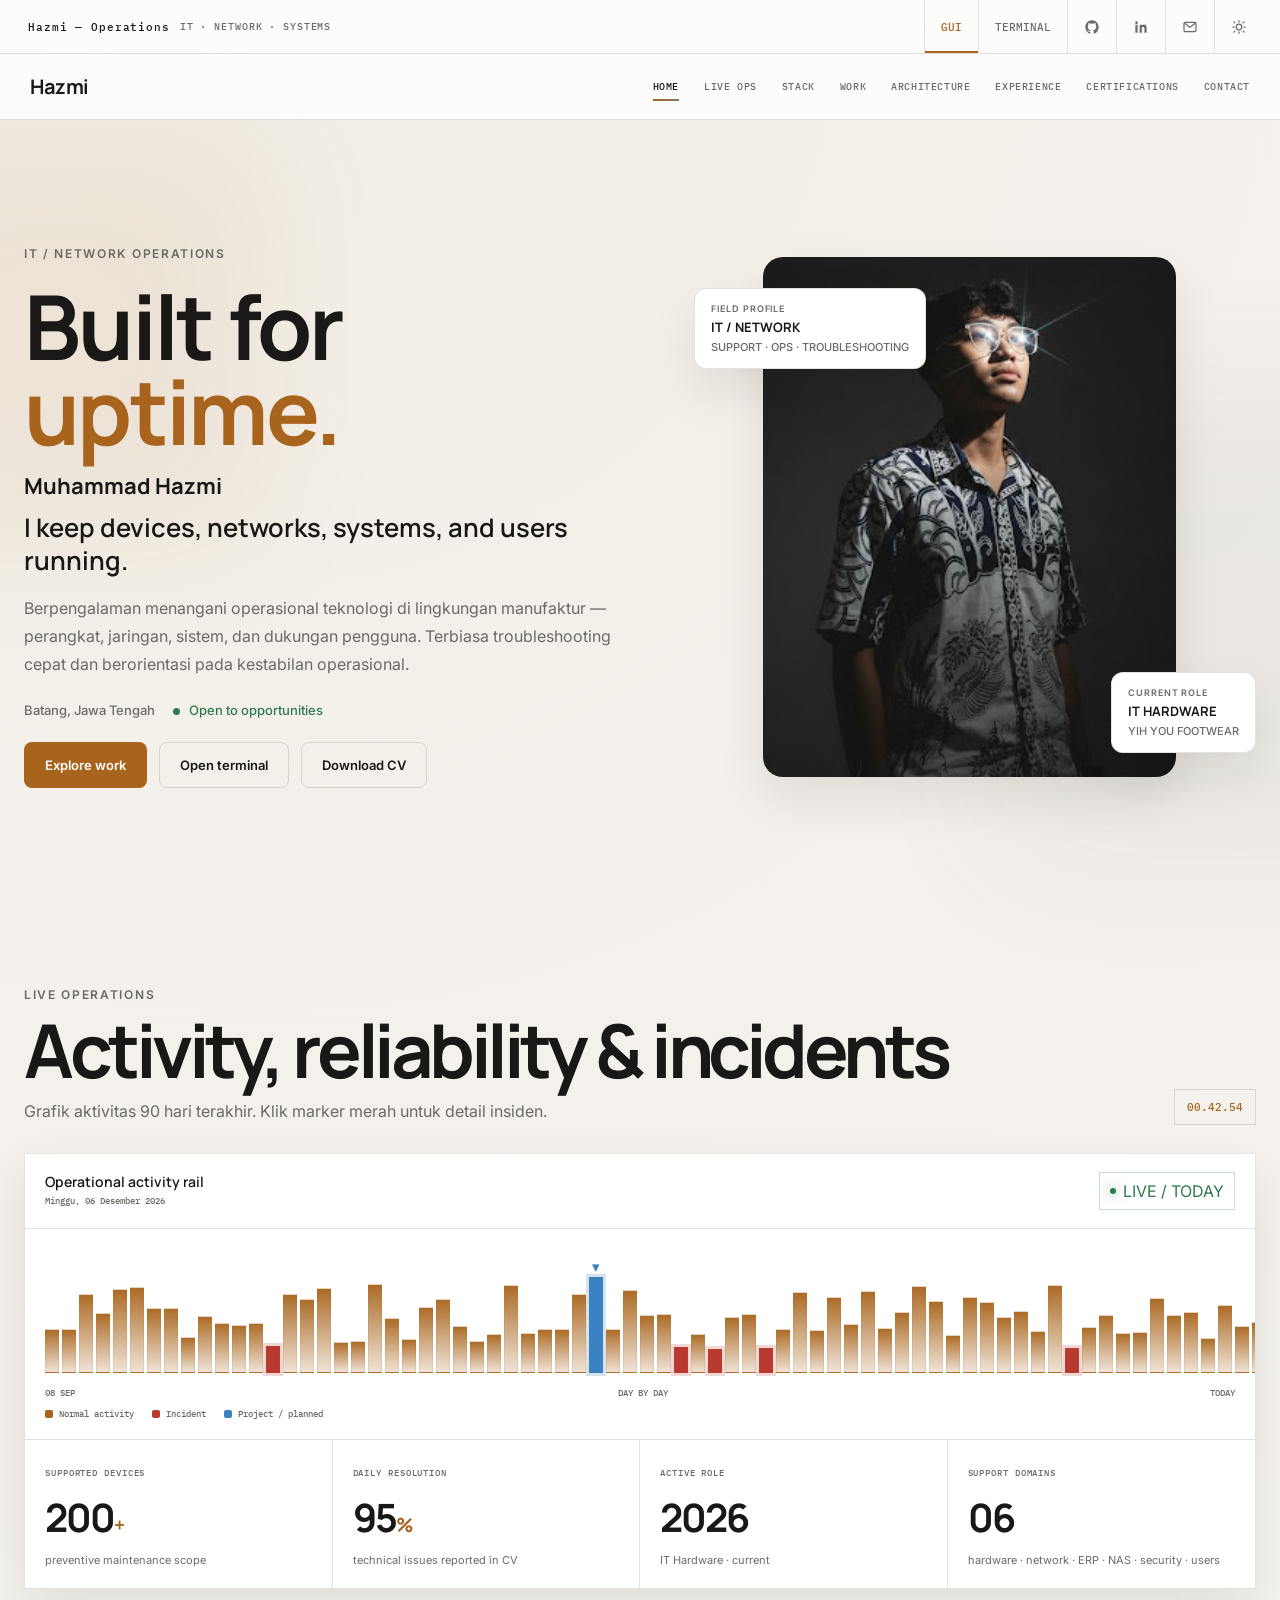
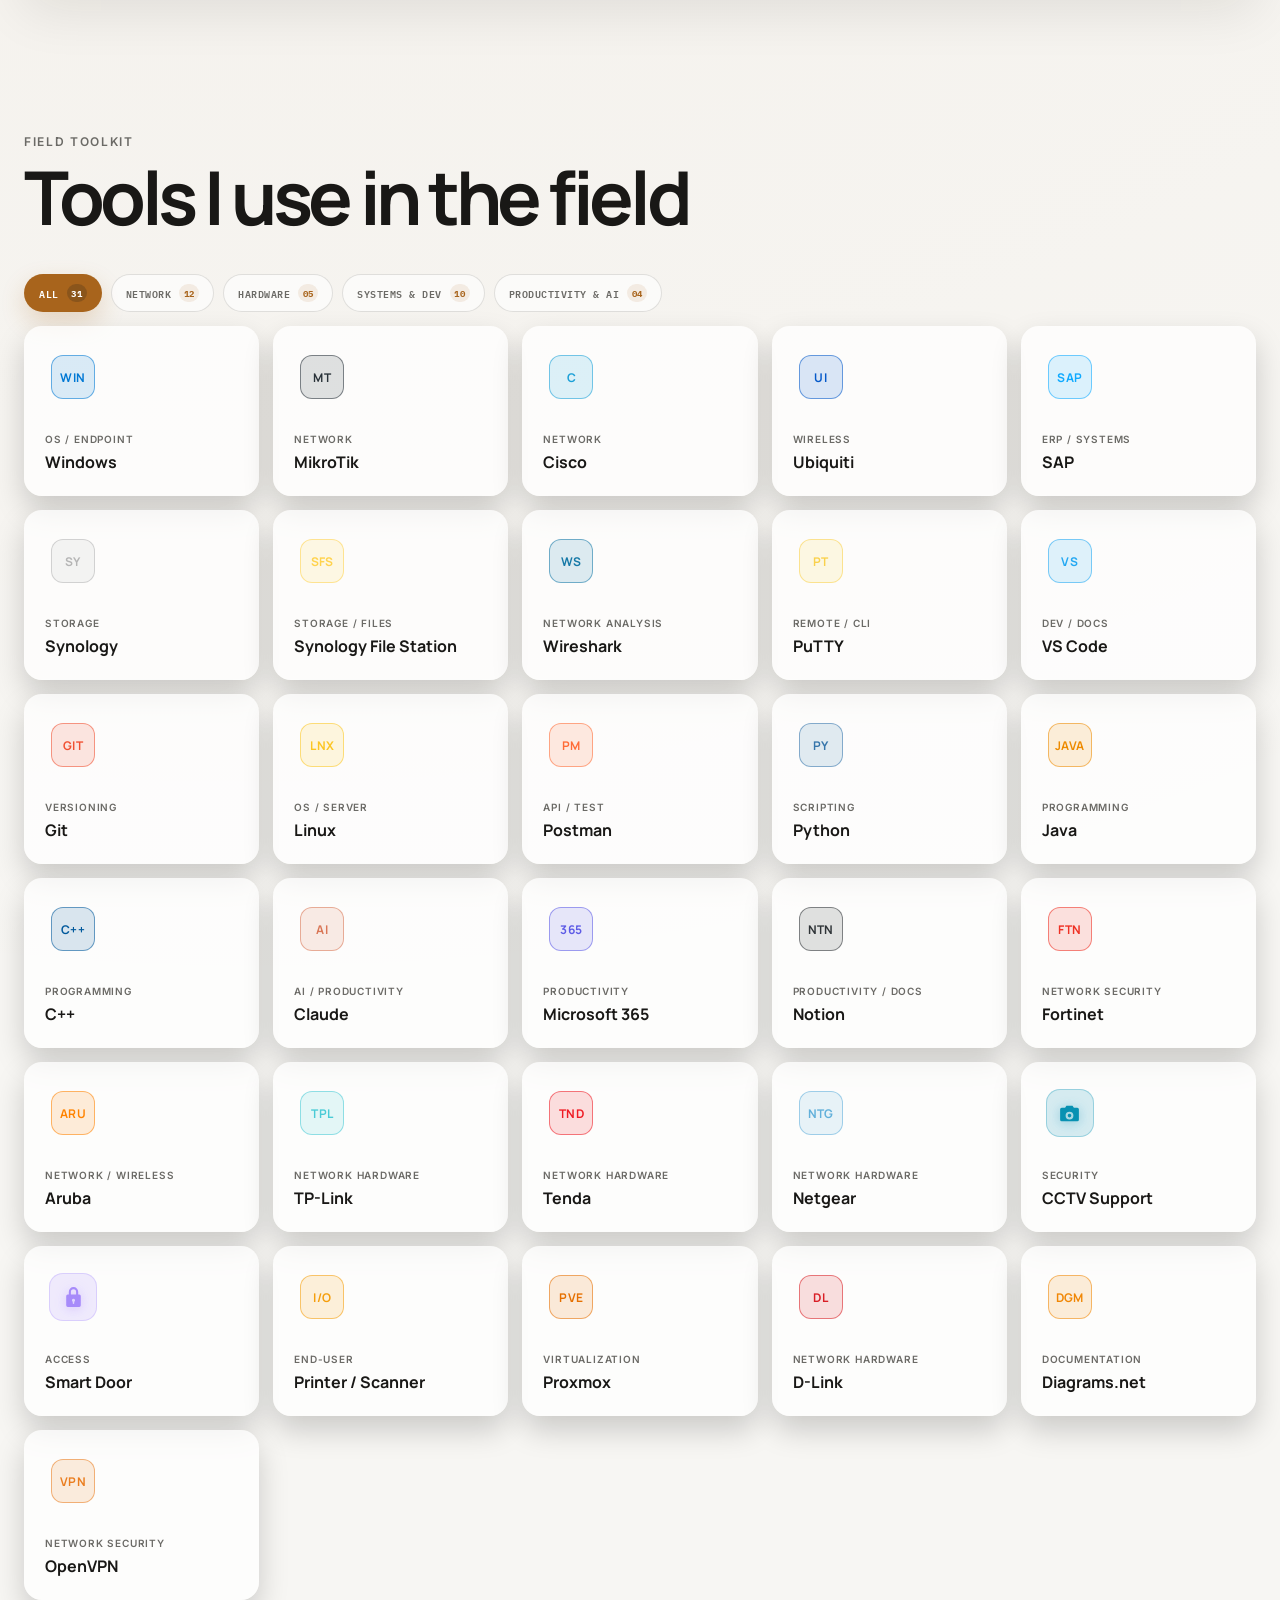
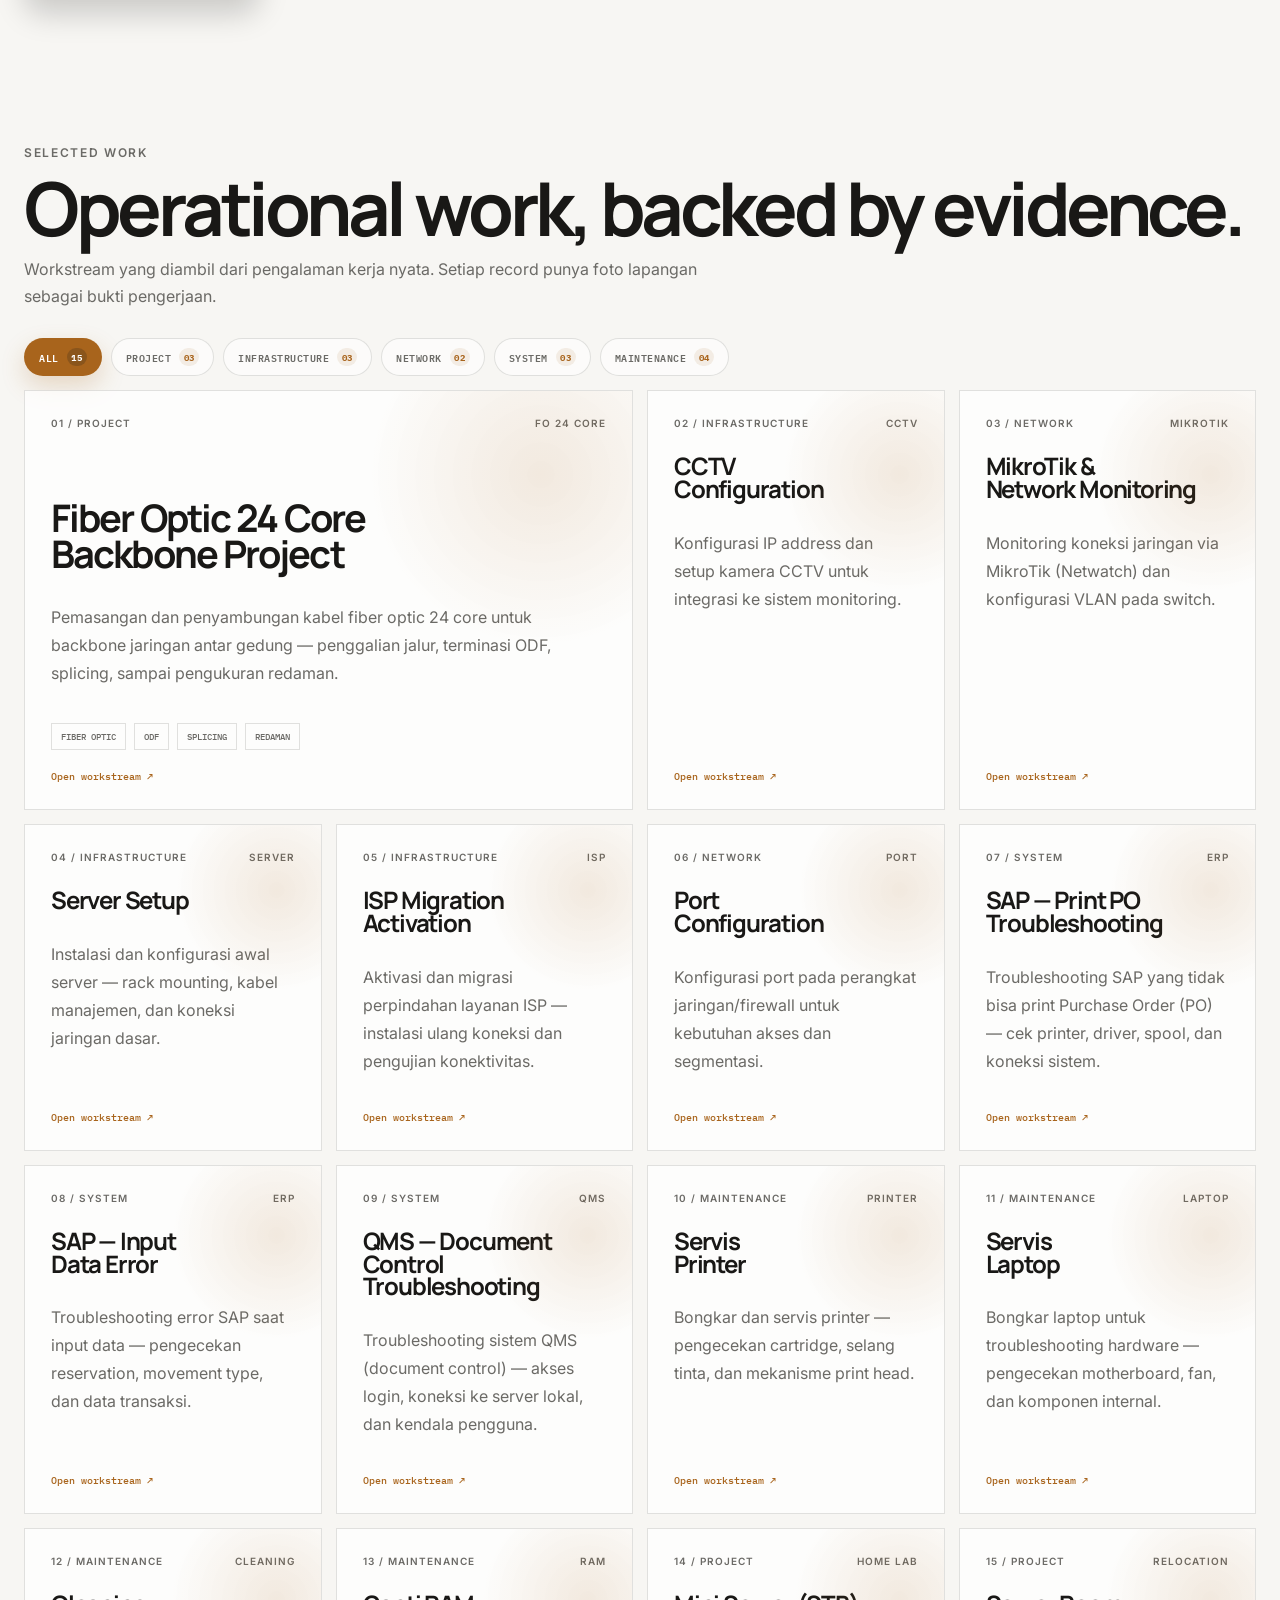
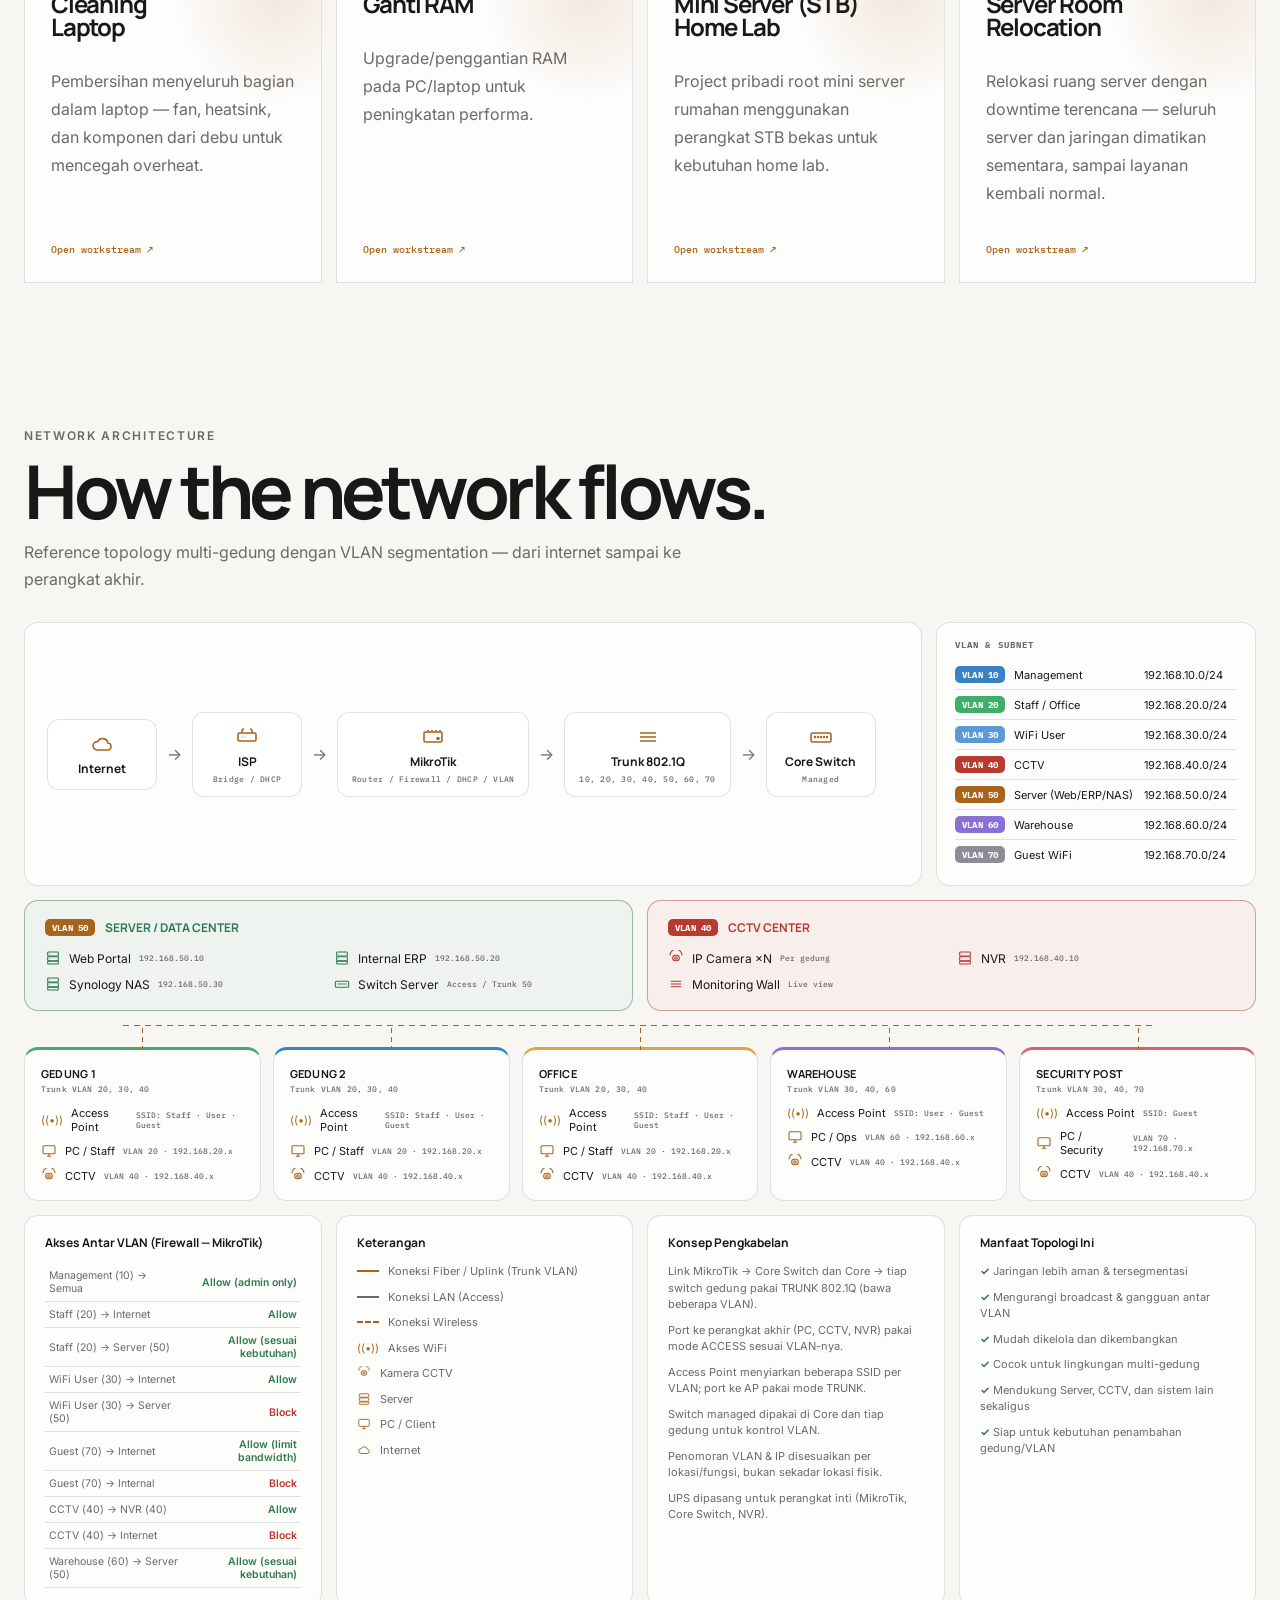
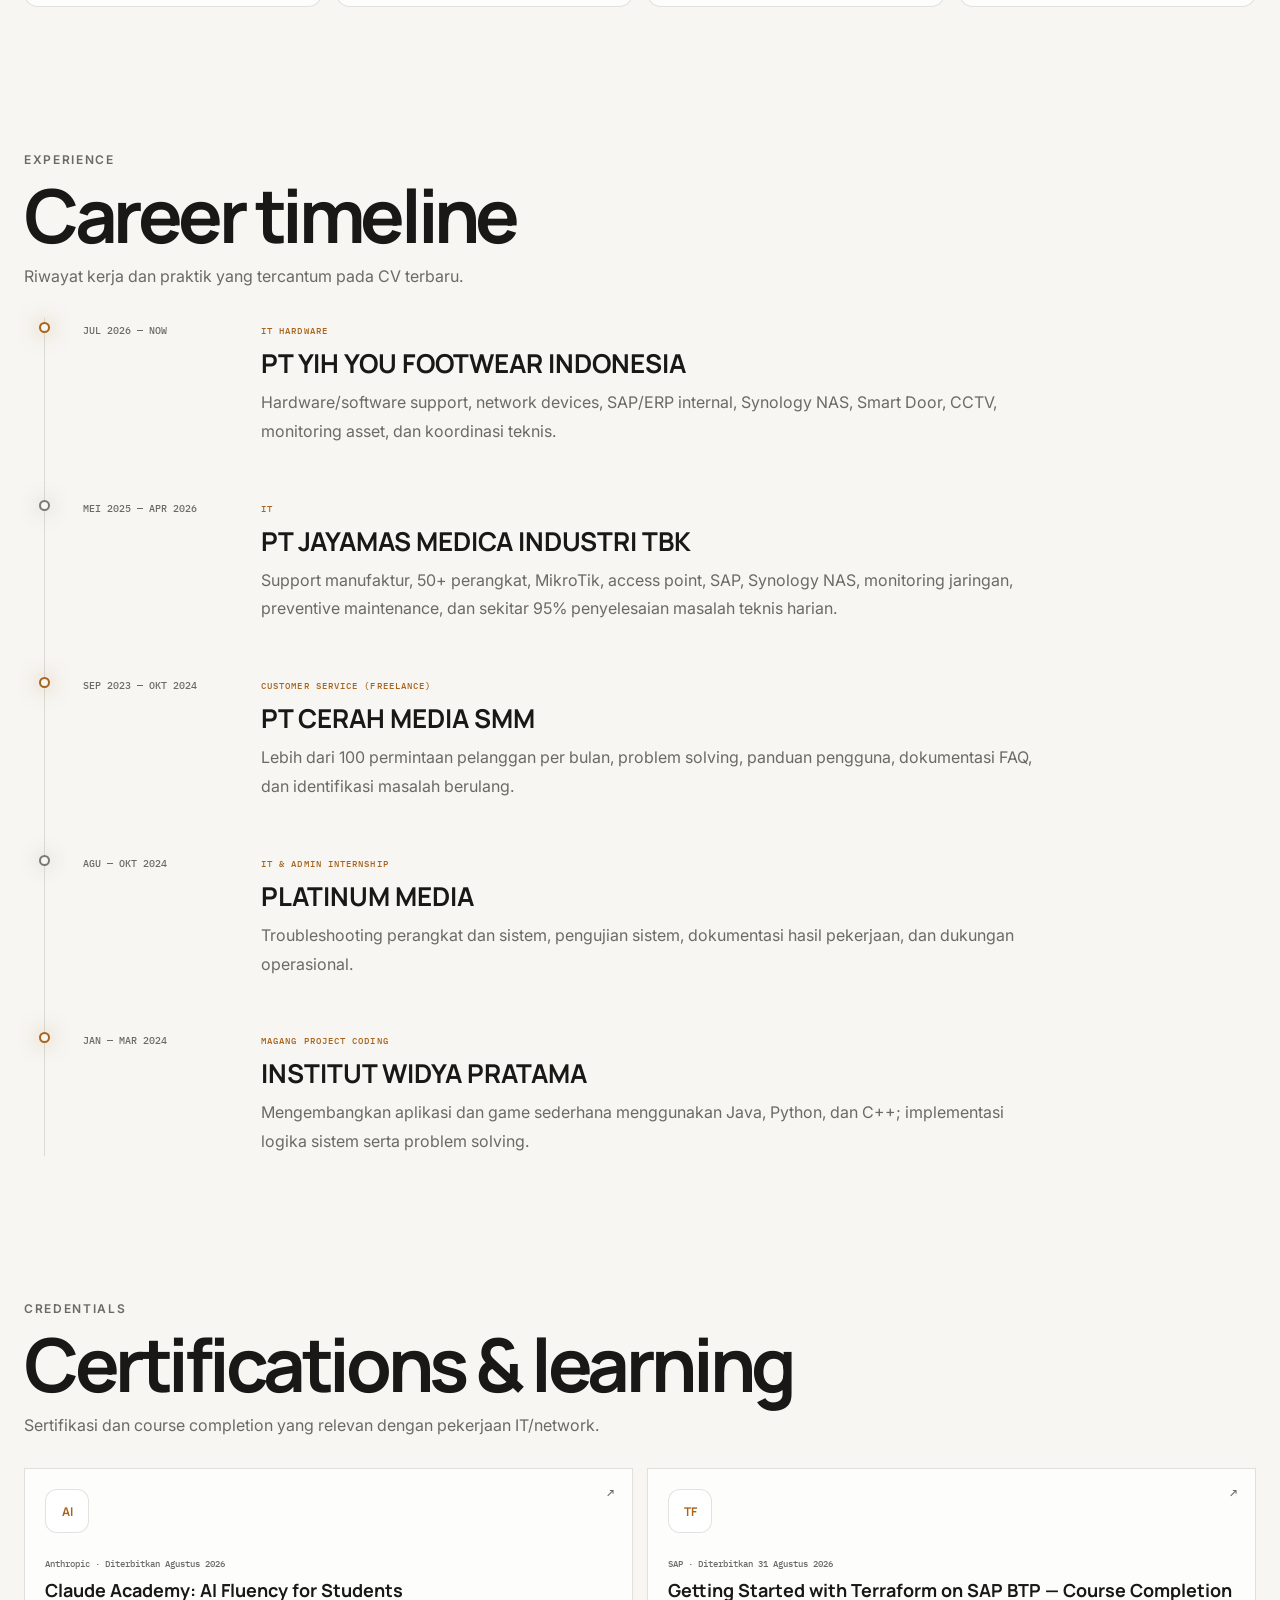
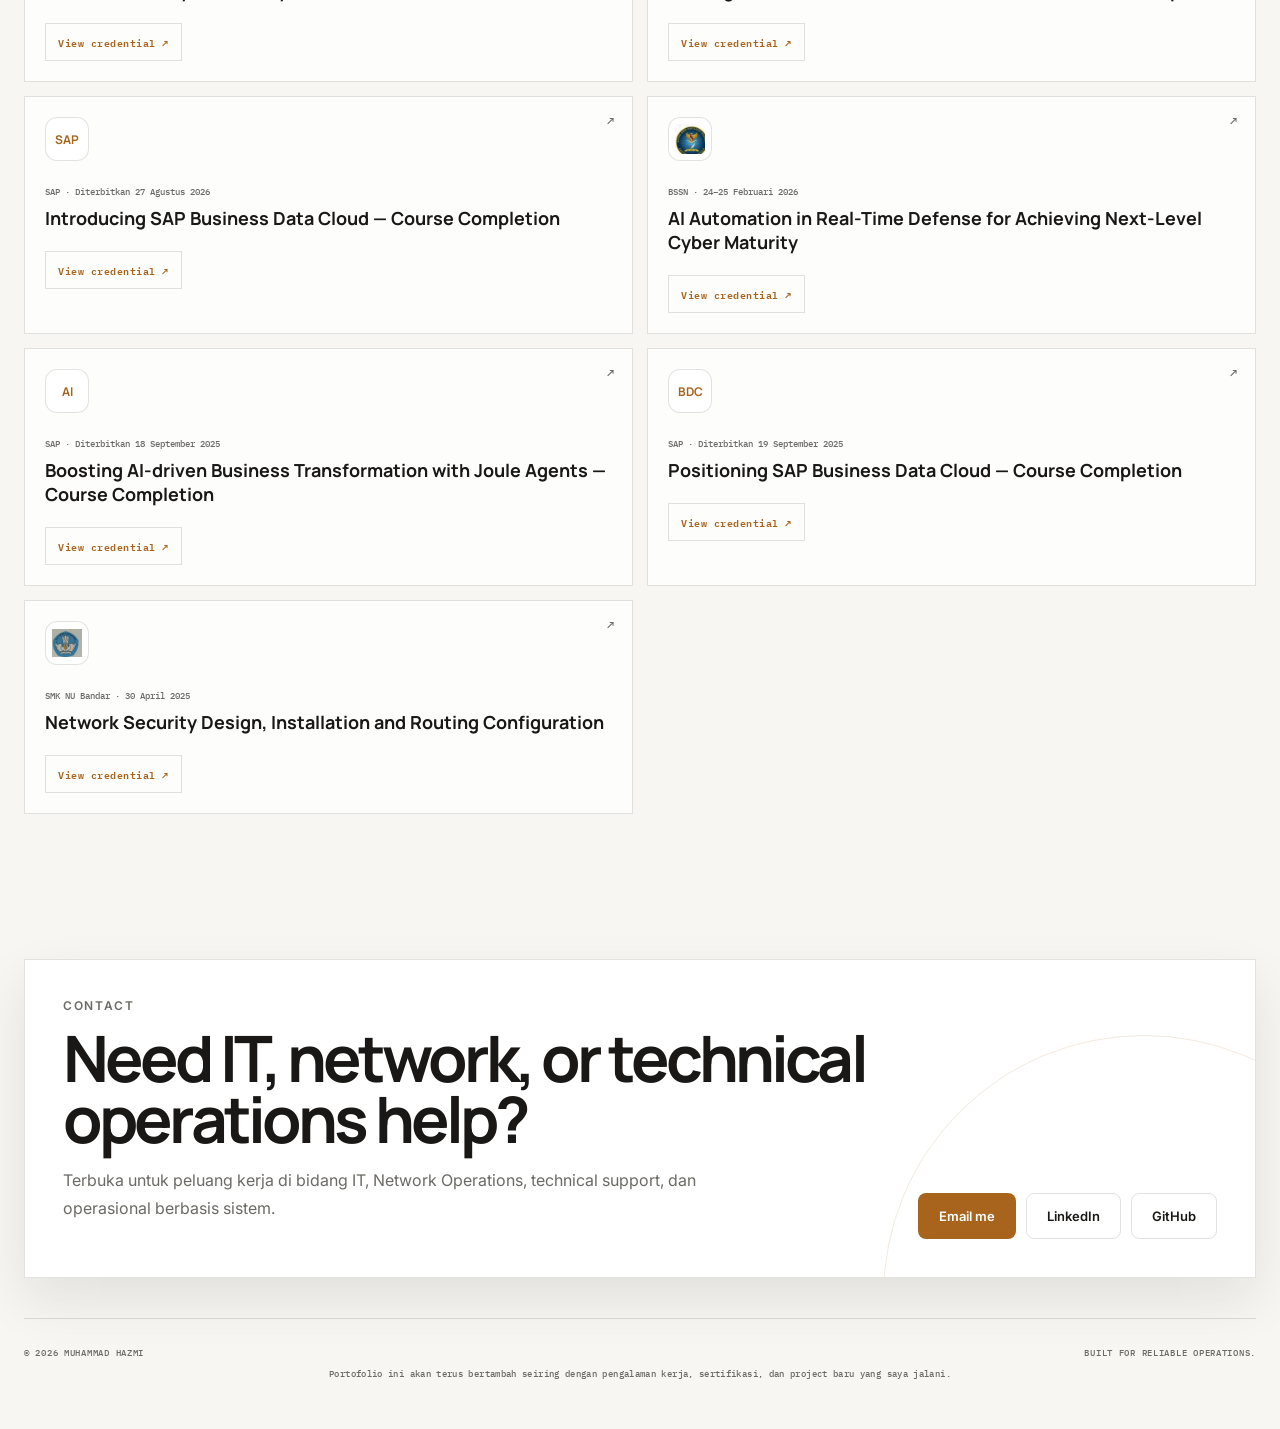
==== commit 1aab2c36: "upload" ====
--- a/index.html
+++ b/index.html
@@ -12,7 +12,7 @@
 <link rel="preconnect" href="https://fonts.googleapis.com">
 <link rel="preconnect" href="https://fonts.gstatic.com" crossorigin>
 <link href="https://fonts.googleapis.com/css2?family=IBM+Plex+Mono:wght@400;500&family=Inter:wght@400;500;600;700;800&family=Manrope:wght@600;700;800&display=swap" rel="stylesheet">
-<link rel="stylesheet" href="styles.css?v=4">
+<link rel="stylesheet" href="styles.css?v=5">
 <script>try{var t=localStorage.getItem('hz-theme')||'light';document.documentElement.setAttribute('data-theme',t)}catch(e){}</script>
 </head>
 <body>
@@ -306,6 +306,6 @@
 <div class="modal" id="incidentModal" aria-hidden="true"><div class="modal-backdrop" data-close-modal></div><div class="modal-card"><button class="modal-close" data-close-modal>×</button><small>INCIDENT DETAIL</small><h3 id="incidentTitle">Network incident</h3><div class="incident-meta" id="incidentMeta"></div><p id="incidentText"></p><div class="incident-status"><span></span><strong id="incidentStatus">Resolved</strong></div></div></div>
 <div class="modal" id="credentialModal" aria-hidden="true"><div class="modal-backdrop" data-close-modal></div><div class="modal-card cred-modal-card"><button class="modal-close" data-close-modal>×</button><small>CREDENTIAL</small><h3 id="credentialTitle">Certificate</h3><img id="credentialImage" class="cred-modal-image" alt="Certificate image"><p id="credentialText" style="white-space:pre-line"></p><div class="modal-actions"><a id="credentialOpen" class="btn primary" target="_blank" rel="noreferrer">Open credential</a></div></div></div>
 <div class="toast" id="toast"></div>
-<script src="script.js?v=4"></script>
+<script src="script.js?v=5"></script>
 </body>
 </html>
--- a/styles.css
+++ b/styles.css
@@ -168,7 +168,7 @@
   
   .section-head h2{font-size:clamp(36px,11vw,56px)}
   .tool-wall{grid-template-columns:1fr 1fr;gap:9px}.tool-tile{min-height:145px;padding:13px}.tool-icon{width:52px;height:52px}.brand-wrap,.field-mark{width:44px;height:44px}.brand-mark{width:42px;height:42px}
-  .activity-cell{min-width:7px}
+  .activity-cell{min-width:0;padding:0;margin:0}
   .live-top{flex-direction:column;align-items:flex-start}
   
   
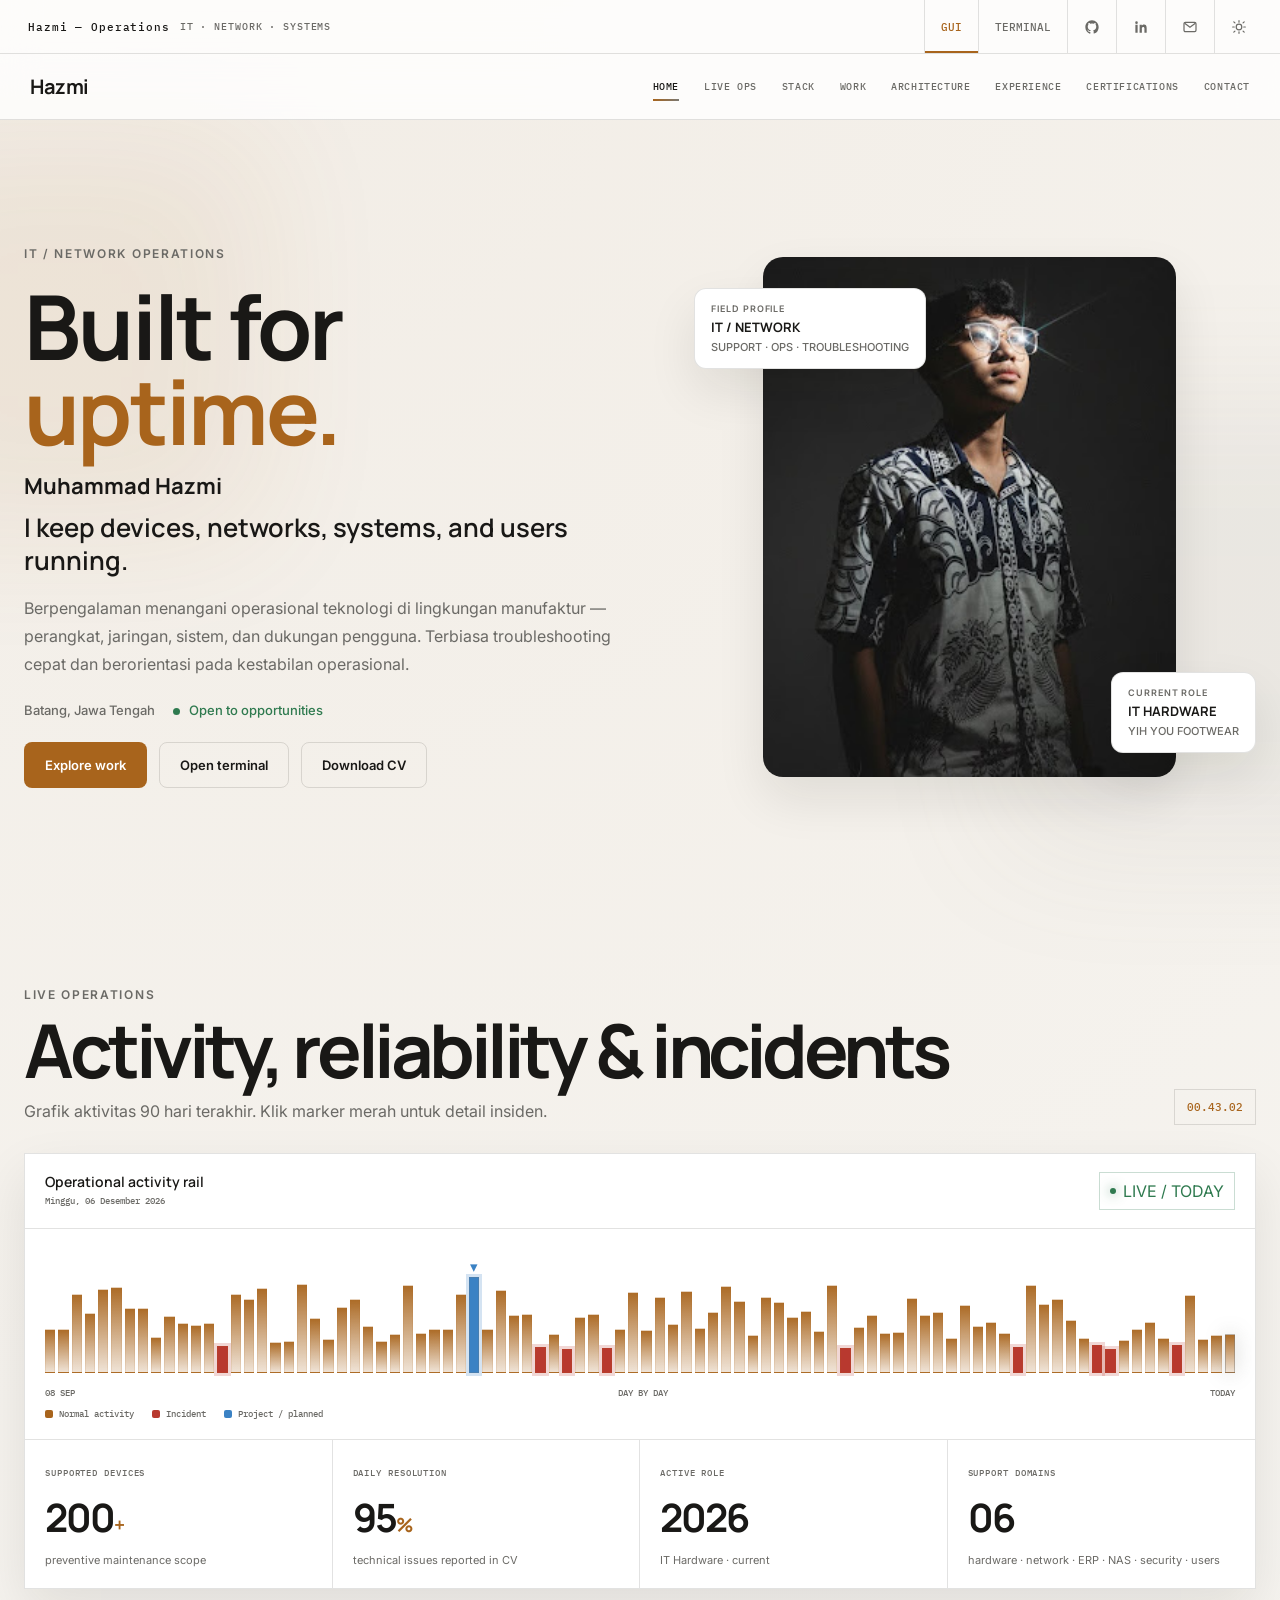
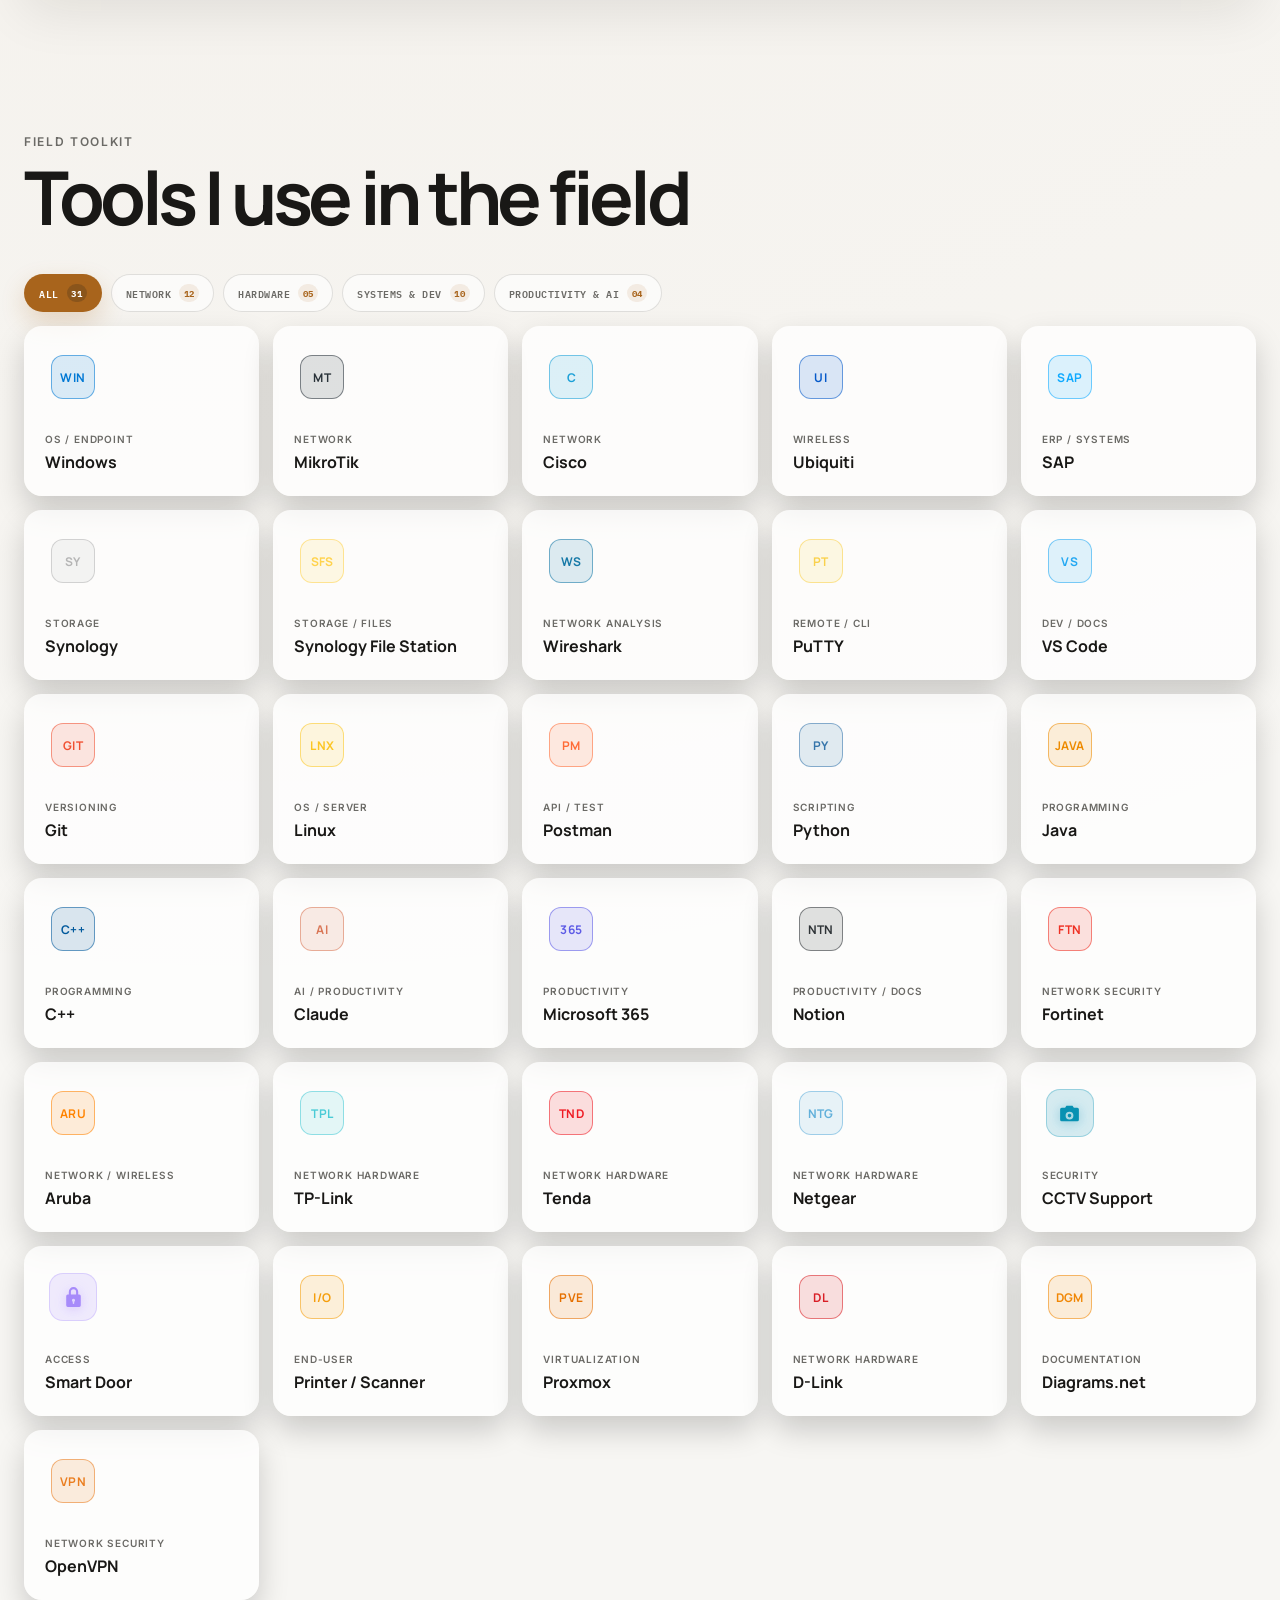
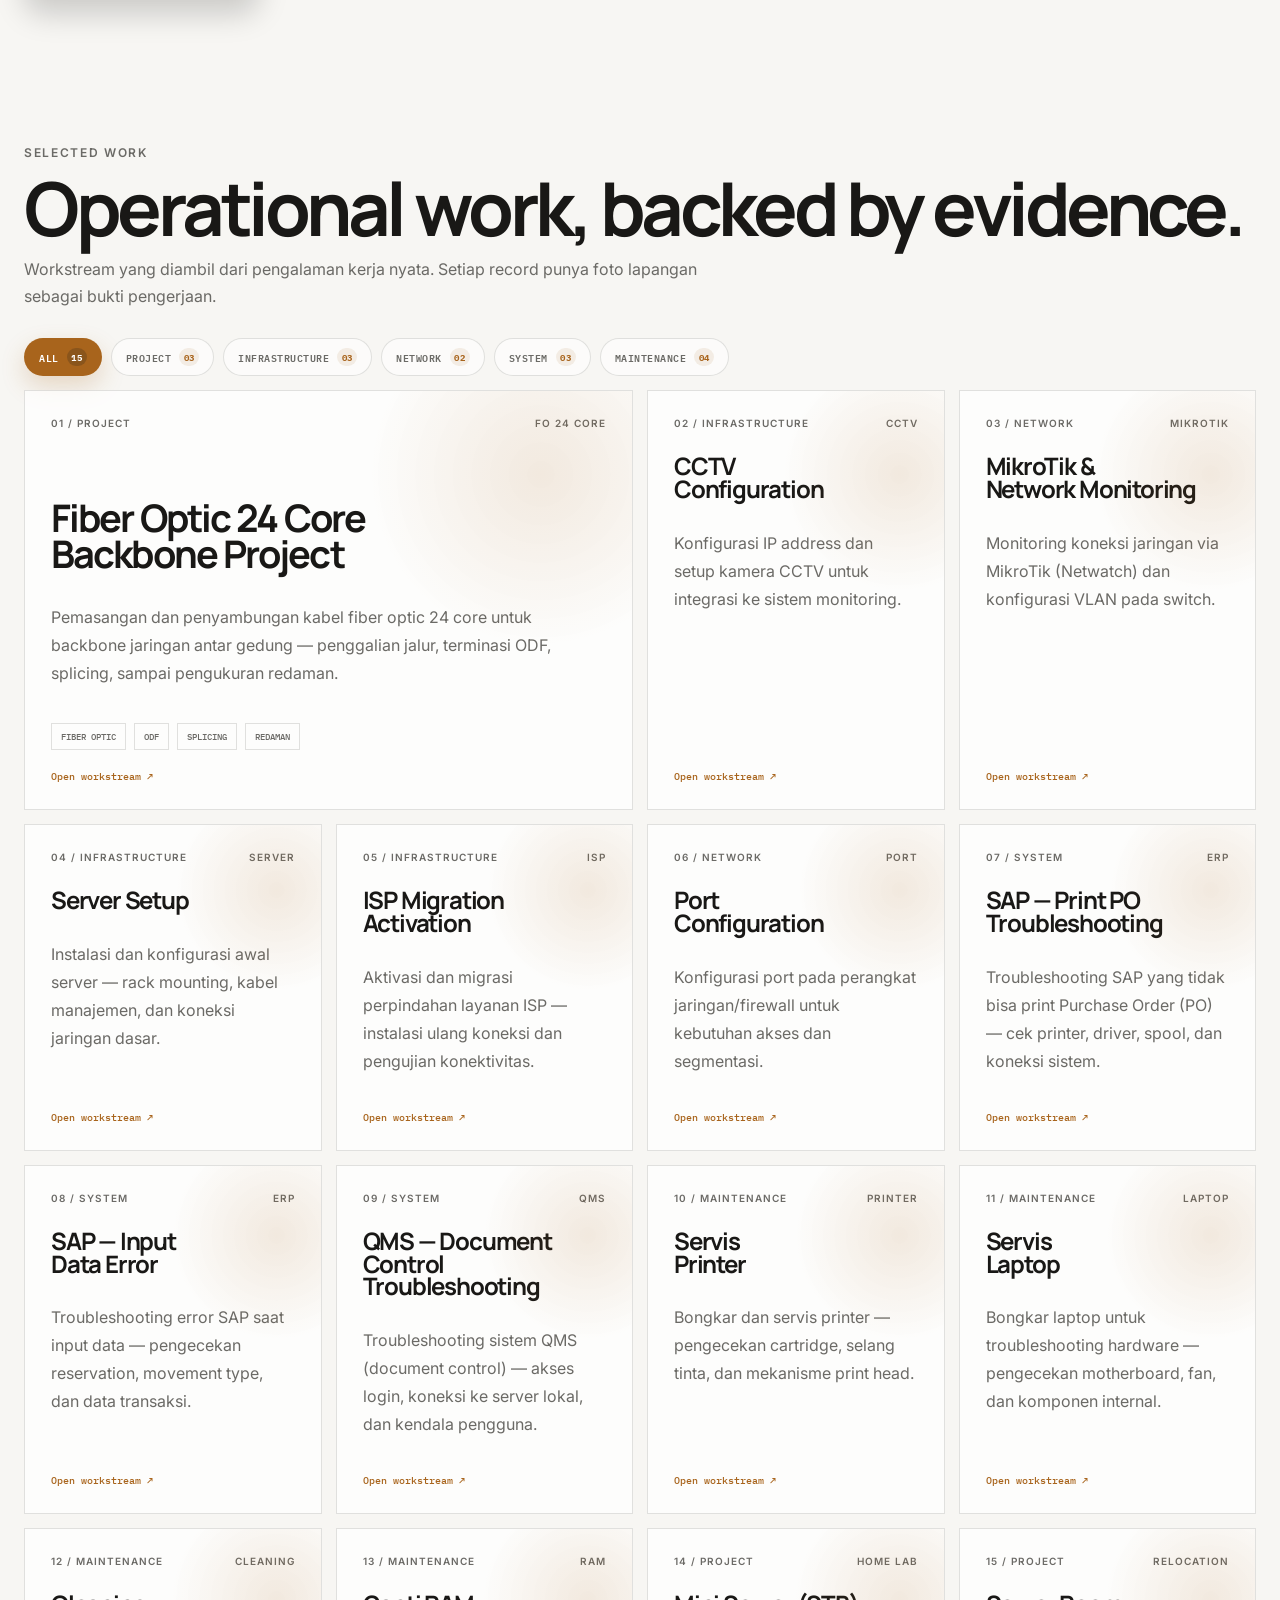
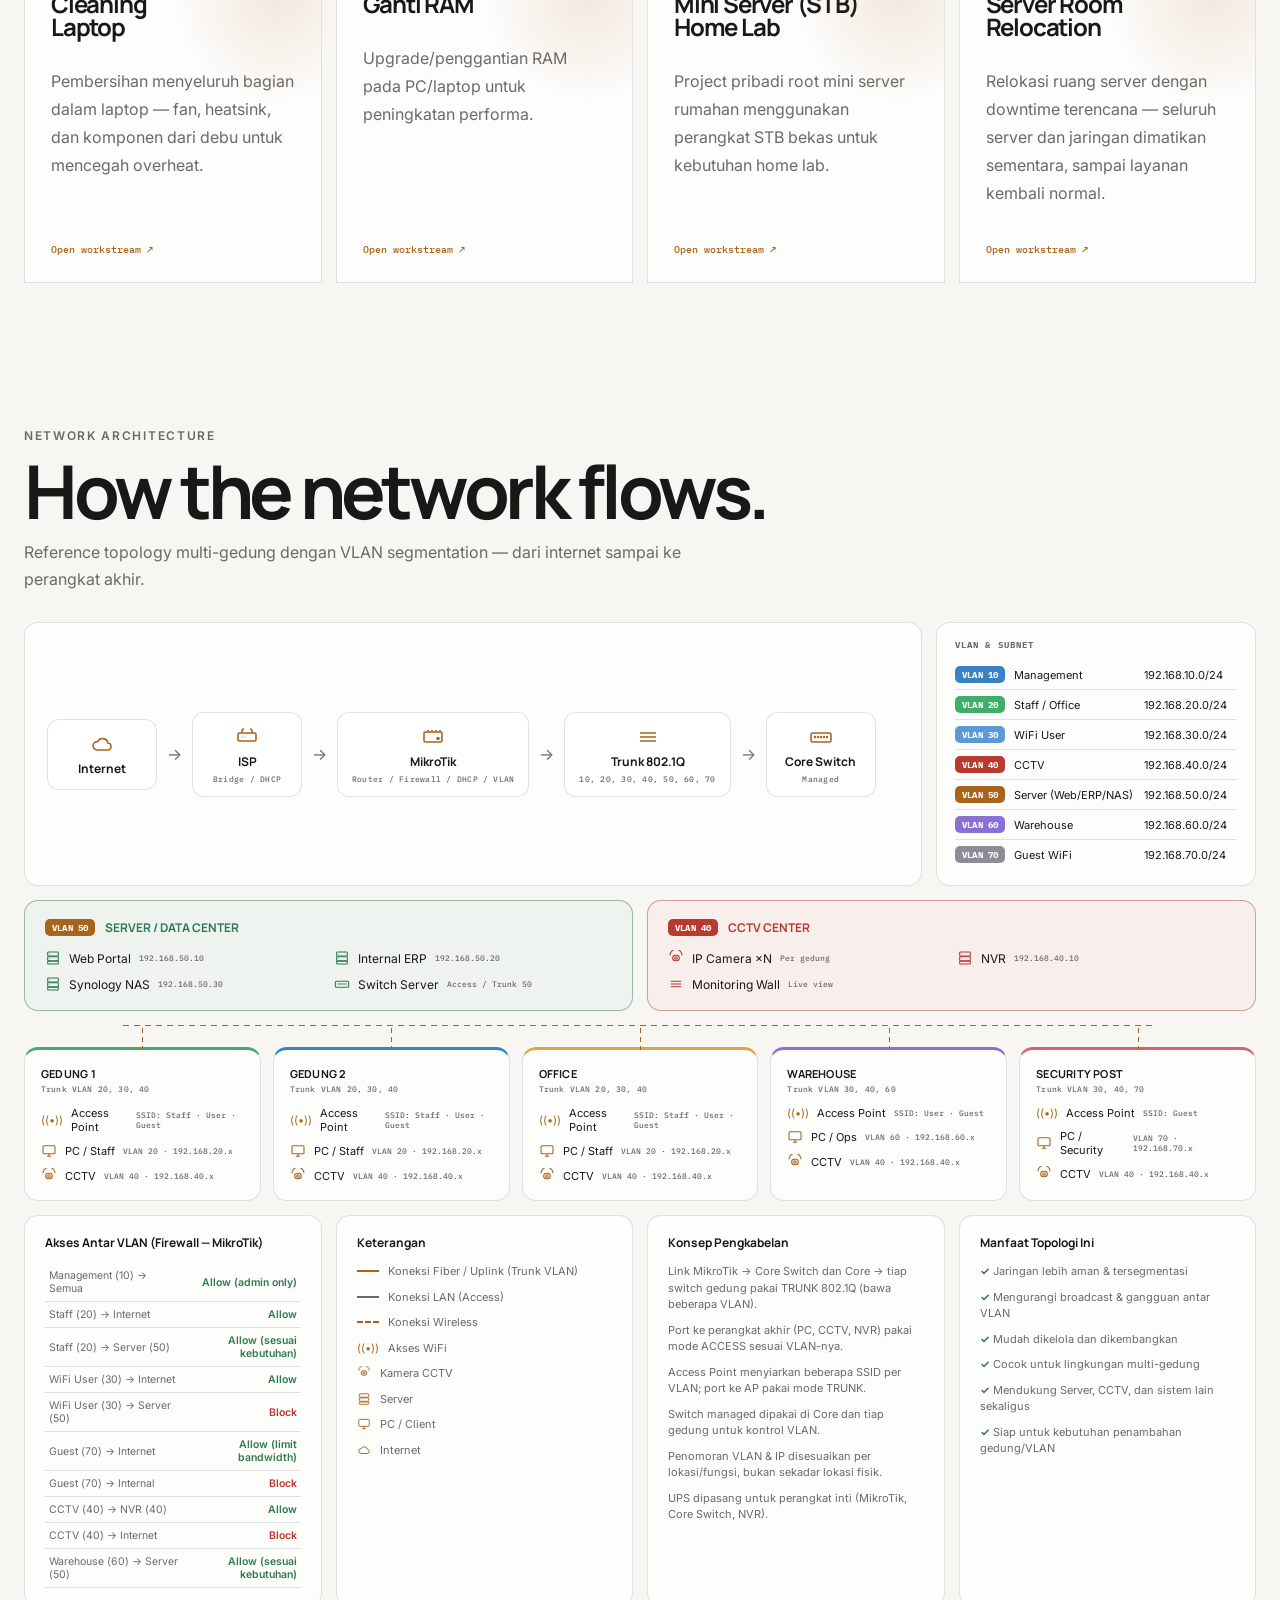
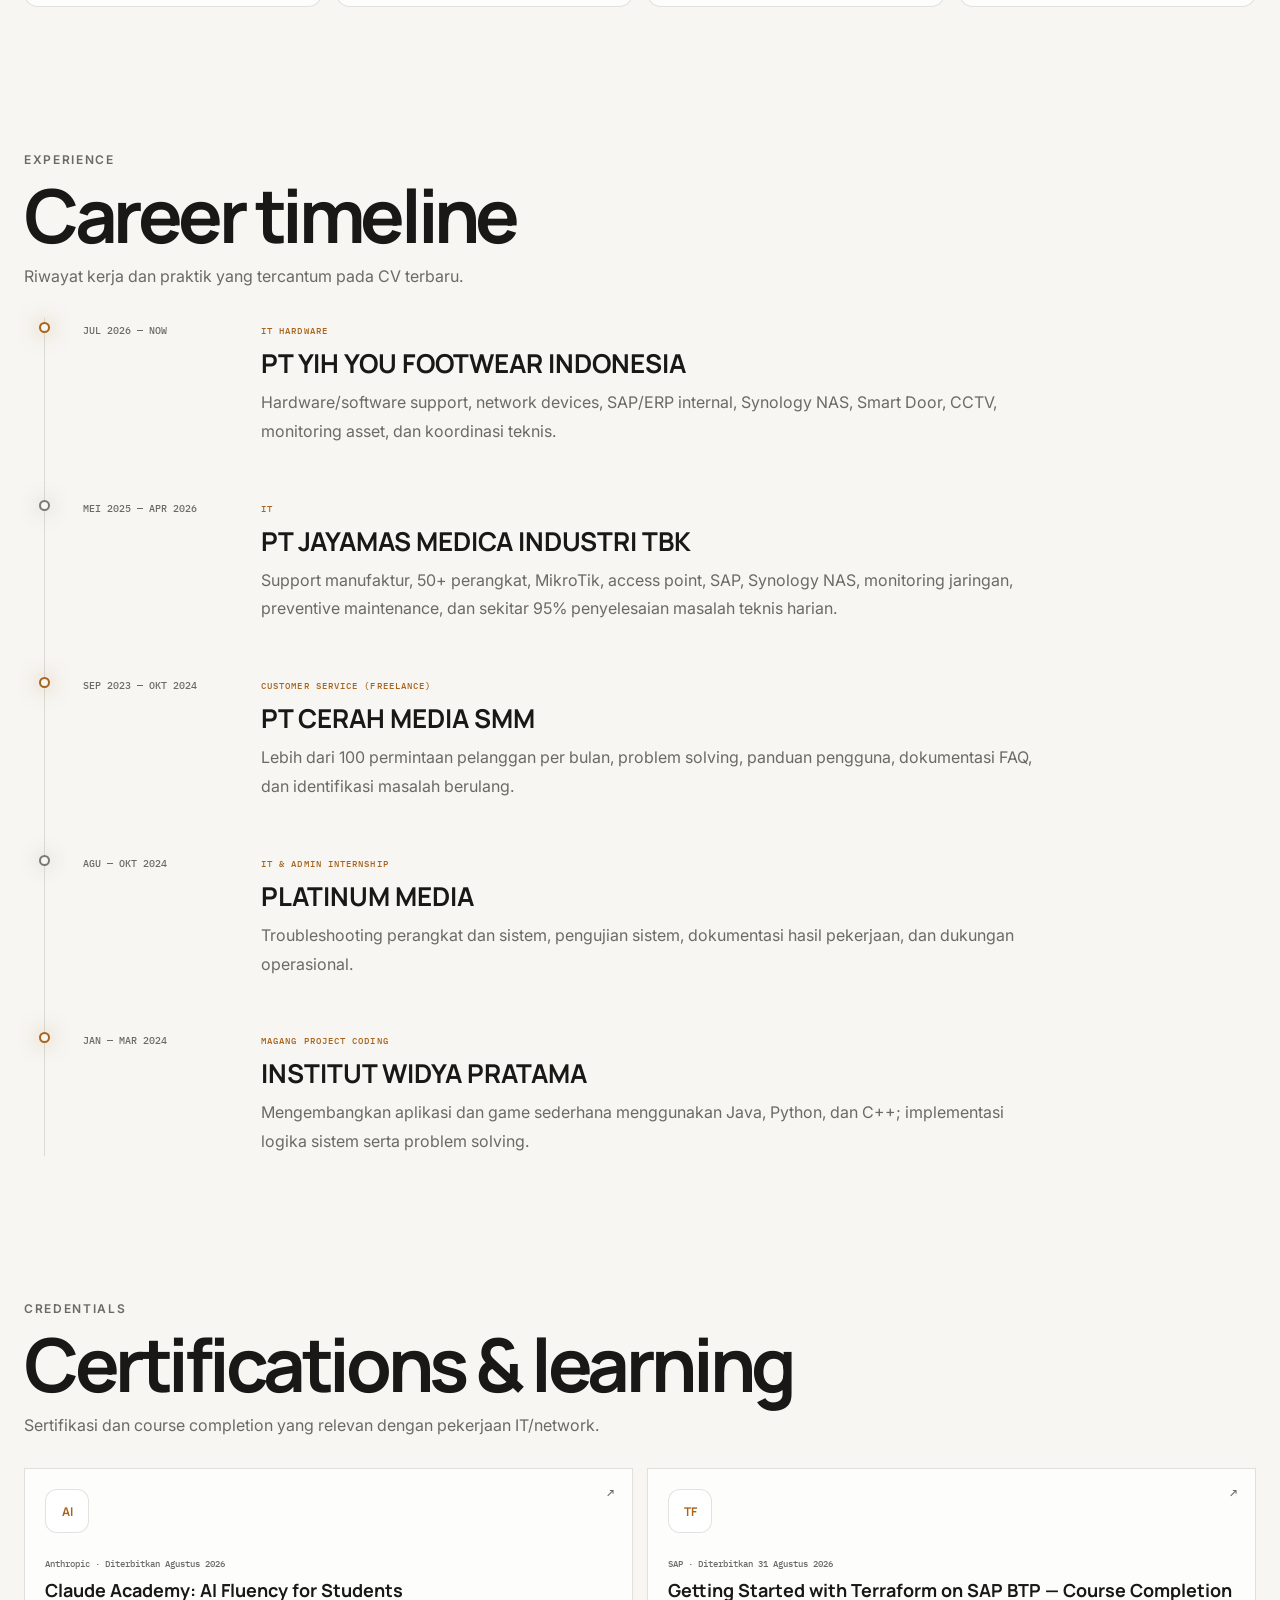
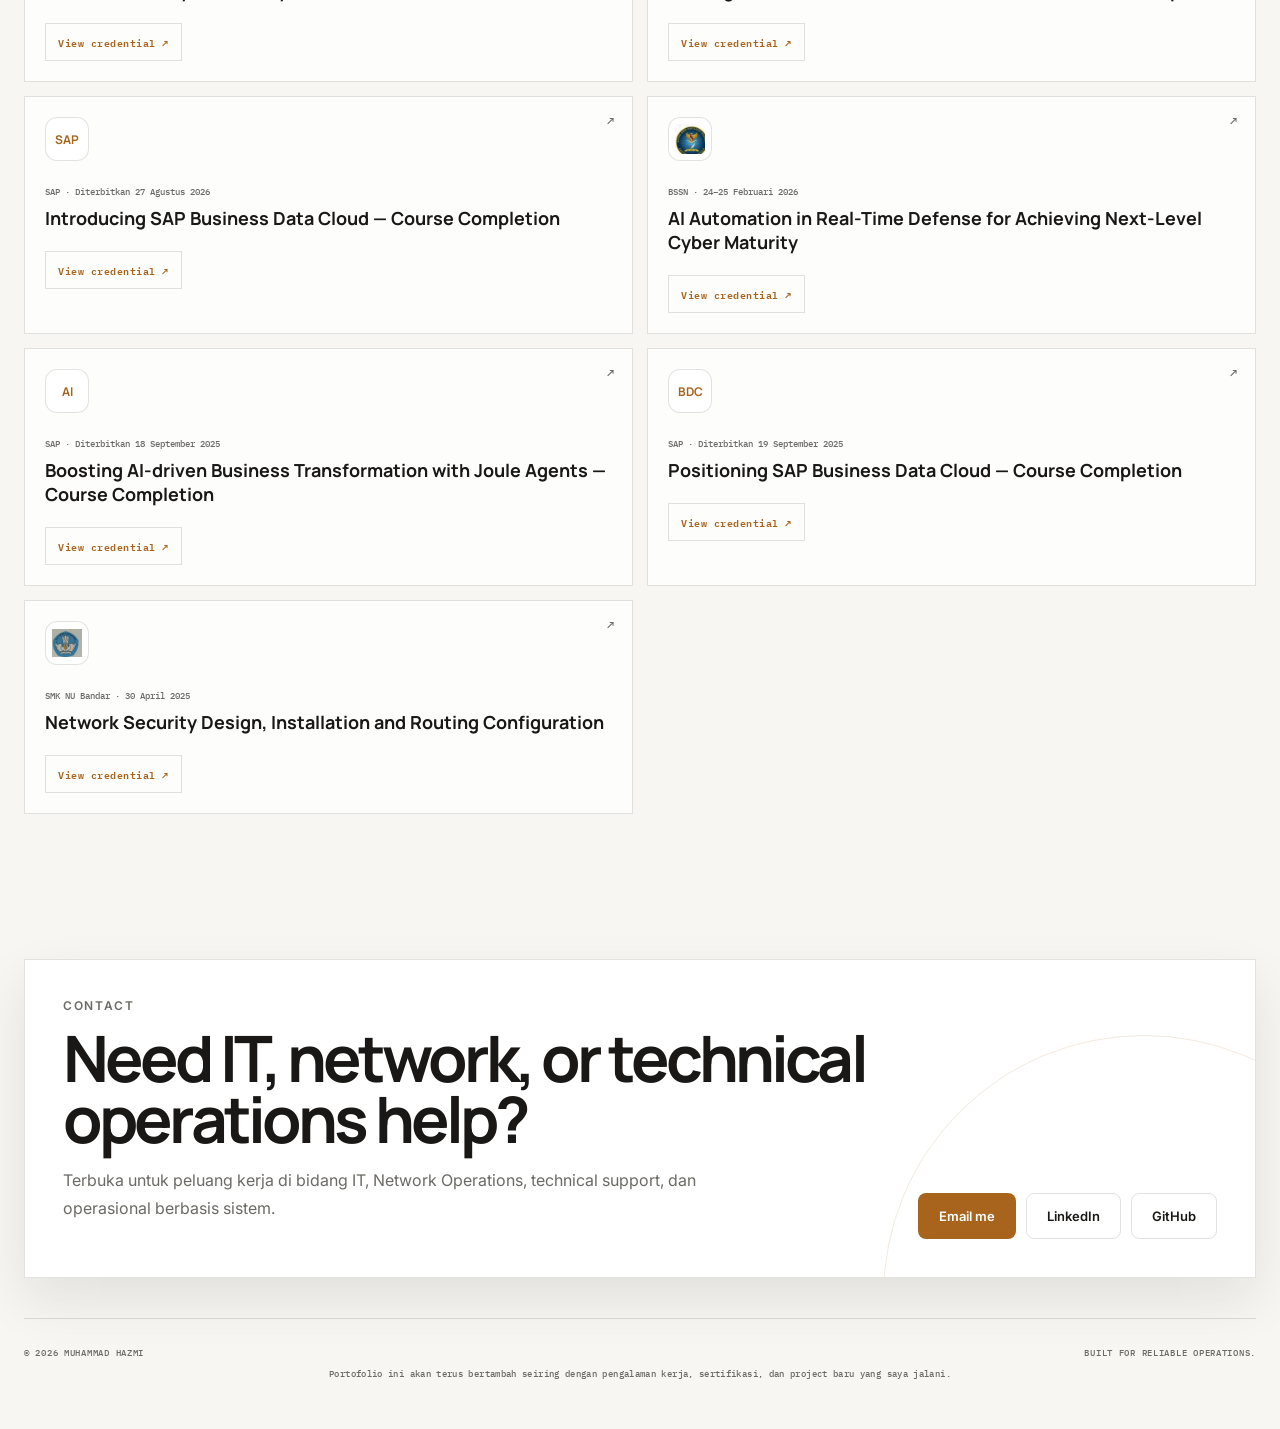
==== commit fc9a8a15: "upload" ====
--- a/index.html
+++ b/index.html
@@ -12,7 +12,7 @@
 <link rel="preconnect" href="https://fonts.googleapis.com">
 <link rel="preconnect" href="https://fonts.gstatic.com" crossorigin>
 <link href="https://fonts.googleapis.com/css2?family=IBM+Plex+Mono:wght@400;500&family=Inter:wght@400;500;600;700;800&family=Manrope:wght@600;700;800&display=swap" rel="stylesheet">
-<link rel="stylesheet" href="styles.css?v=5">
+<link rel="stylesheet" href="styles.css?v=6">
 <script>try{var t=localStorage.getItem('hz-theme')||'light';document.documentElement.setAttribute('data-theme',t)}catch(e){}</script>
 </head>
 <body>
@@ -306,6 +306,6 @@
 <div class="modal" id="incidentModal" aria-hidden="true"><div class="modal-backdrop" data-close-modal></div><div class="modal-card"><button class="modal-close" data-close-modal>×</button><small>INCIDENT DETAIL</small><h3 id="incidentTitle">Network incident</h3><div class="incident-meta" id="incidentMeta"></div><p id="incidentText"></p><div class="incident-status"><span></span><strong id="incidentStatus">Resolved</strong></div></div></div>
 <div class="modal" id="credentialModal" aria-hidden="true"><div class="modal-backdrop" data-close-modal></div><div class="modal-card cred-modal-card"><button class="modal-close" data-close-modal>×</button><small>CREDENTIAL</small><h3 id="credentialTitle">Certificate</h3><img id="credentialImage" class="cred-modal-image" alt="Certificate image"><p id="credentialText" style="white-space:pre-line"></p><div class="modal-actions"><a id="credentialOpen" class="btn primary" target="_blank" rel="noreferrer">Open credential</a></div></div></div>
 <div class="toast" id="toast"></div>
-<script src="script.js?v=5"></script>
+<script src="script.js?v=6"></script>
 </body>
 </html>
--- a/styles.css
+++ b/styles.css
@@ -6,7 +6,7 @@
 .gui-mode{display:block;position:relative;z-index:1}.nav{height:66px;display:flex;align-items:center;justify-content:space-between;padding:0 30px;border-bottom:1px solid var(--line);background:var(--bar);backdrop-filter:blur(18px);position:sticky;top:54px;z-index:70}.wordmark{font:700 20px var(--display);color:var(--text);text-decoration:none;letter-spacing:-.02em;display:flex;align-items:center;gap:10px}.nav-links{display:flex;gap:25px}.nav-links a{font:500 10px var(--mono);text-transform:uppercase;letter-spacing:.06em;color:var(--muted);text-decoration:none;position:relative;padding:26px 0}.nav-links a:after{content:"";position:absolute;left:0;bottom:18px;width:0;height:2px;background:linear-gradient(90deg,var(--cyan),var(--violet));transition:width .35s}.nav-links a:hover,.nav-links a.active{color:var(--text)}.nav-links a.active:after,.nav-links a:hover:after{width:100%}.nav-menu{display:none;background:none;border:1px solid var(--line);color:var(--text);font:500 10px var(--mono);padding:10px}
 .section{width:min(1240px,calc(100% - 48px));margin:0 auto;padding:105px 0 40px;scroll-margin-top:115px}.hero{padding-top:72px}.hero-grid{display:grid;grid-template-columns:1.03fr .97fr;gap:50px;align-items:center;min-height:650px}.eyebrow{font:600 12px var(--sans);letter-spacing:.14em;color:var(--muted);text-transform:uppercase}.hero h1{font:700 clamp(56px,7vw,104px)/.95 var(--display);letter-spacing:-.03em;margin:22px 0 18px}.hero h1 span{color:var(--cyan)}.hero-title{font:700 22px var(--display);margin:0 0 10px}.hero-lead{font:600 clamp(20px,2vw,26px)/1.3 var(--display);max-width:680px;margin:0 0 14px}.hero-sub{color:var(--muted);font-size:16px;line-height:1.75;max-width:640px}.hero-meta{display:flex;flex-wrap:wrap;gap:18px;color:var(--muted);font:500 13px var(--sans);margin:24px 0}.status{color:var(--green)}.status i{display:inline-block;width:7px;height:7px;border-radius:50%;background:var(--green);margin-right:6px}.hero-actions{display:flex;gap:12px;flex-wrap:wrap}.btn{display:inline-flex;align-items:center;justify-content:center;min-height:46px;padding:0 20px;border-radius:8px;text-decoration:none;font:600 13px var(--sans);border:1px solid var(--line);transition:.25s;cursor:pointer}.btn.primary{background:var(--cyan);color:var(--on-accent);border-color:transparent}.btn.ghost,.btn.line{background:transparent;color:var(--text)}.btn:hover{transform:translateY(-2px);box-shadow:0 8px 20px rgba(0,0,0,.15)}.btn.primary:hover{box-shadow:0 10px 24px color-mix(in srgb,var(--cyan) 25%,transparent)}.hero-visual{position:relative;min-height:620px;display:grid;place-items:center}.hero-photo-frame{position:relative;width:min(420px,72%);height:520px;border-radius:20px;overflow:hidden;box-shadow:var(--shadow)}.hero-photo-frame img{width:100%;height:100%;object-fit:cover;object-position:center 20%}
 .hero-card{position:absolute;padding:14px 16px;background:var(--panel);border:1px solid var(--line);box-shadow:var(--shadow);display:flex;flex-direction:column;gap:4px;border-radius:12px}.hero-card small{font:600 9px var(--sans);text-transform:uppercase;color:var(--muted);letter-spacing:.1em}.hero-card strong{font:700 13px var(--display);color:var(--text)}.hero-card span{font:500 11px var(--sans);color:var(--muted)}.card-a{left:2%;top:13%}.card-b{right:0;bottom:12%}
-.section-head{display:flex;justify-content:space-between;gap:30px;align-items:flex-end;margin-bottom:28px}.section-head h2{font:700 clamp(40px,5.8vw,84px)/.92 var(--display);letter-spacing:-.06em;margin:14px 0}.section-head p{max-width:700px;color:var(--muted);line-height:1.7;margin:0}.section-tag{font:500 9px var(--mono);padding:9px 11px;border:1px solid var(--line);color:var(--muted);white-space:nowrap}.live-clock{font:500 11px var(--mono);color:var(--cyan);border:1px solid var(--line);padding:10px 12px}.live-shell{border:1px solid var(--line);background:var(--glass-strong);box-shadow:var(--shadow);overflow:hidden}.live-top{display:flex;justify-content:space-between;gap:20px;padding:18px 20px;border-bottom:1px solid var(--line)}.live-top strong{font:600 14px var(--display);display:block}.live-top span{display:block;color:var(--muted);font:500 9px var(--mono);margin-top:4px}.live-badge{border:1px solid color-mix(in srgb,var(--green) 25%,transparent);padding:8px 10px;color:var(--green)!important;display:flex!important;gap:7px;align-items:center}.live-badge i{width:6px;height:6px;border-radius:50%;background:var(--green);box-shadow:0 0 12px color-mix(in srgb,var(--green) 80%,transparent);animation:blink 1.2s infinite}.activity-grid{display:grid;grid-template-columns:repeat(90,1fr);gap:3px;padding:28px 20px 6px;align-items:end;min-height:150px}.activity-cell{height:var(--h);background:linear-gradient(180deg,color-mix(in srgb,var(--cyan) 95%,transparent),color-mix(in srgb,var(--cyan) 18%,transparent));border:1px solid color-mix(in srgb,var(--cyan) 12%,transparent);box-shadow:0 0 0 color-mix(in srgb,var(--cyan) 0%,transparent);transition:transform .35s,box-shadow .35s,filter .35s}.activity-cell.event{position:relative;background:#3b82c4;box-shadow:0 0 0 3px color-mix(in srgb,#3b82c4 22%,transparent)}
+.section-head{display:flex;justify-content:space-between;gap:30px;align-items:flex-end;margin-bottom:28px}.section-head h2{font:700 clamp(40px,5.8vw,84px)/.92 var(--display);letter-spacing:-.06em;margin:14px 0}.section-head p{max-width:700px;color:var(--muted);line-height:1.7;margin:0}.section-tag{font:500 9px var(--mono);padding:9px 11px;border:1px solid var(--line);color:var(--muted);white-space:nowrap}.live-clock{font:500 11px var(--mono);color:var(--cyan);border:1px solid var(--line);padding:10px 12px}.live-shell{border:1px solid var(--line);background:var(--glass-strong);box-shadow:var(--shadow);overflow:hidden}.live-top{display:flex;justify-content:space-between;gap:20px;padding:18px 20px;border-bottom:1px solid var(--line)}.live-top strong{font:600 14px var(--display);display:block}.live-top span{display:block;color:var(--muted);font:500 9px var(--mono);margin-top:4px}.live-badge{border:1px solid color-mix(in srgb,var(--green) 25%,transparent);padding:8px 10px;color:var(--green)!important;display:flex!important;gap:7px;align-items:center}.live-badge i{width:6px;height:6px;border-radius:50%;background:var(--green);box-shadow:0 0 12px color-mix(in srgb,var(--green) 80%,transparent);animation:blink 1.2s infinite}.activity-grid{display:grid;grid-template-columns:repeat(90,1fr);gap:3px;padding:28px 20px 6px;align-items:end;min-height:150px}.activity-cell{height:var(--h);min-width:0;padding:0;margin:0;background:linear-gradient(180deg,color-mix(in srgb,var(--cyan) 95%,transparent),color-mix(in srgb,var(--cyan) 18%,transparent));border:1px solid color-mix(in srgb,var(--cyan) 12%,transparent);box-shadow:0 0 0 color-mix(in srgb,var(--cyan) 0%,transparent);transition:transform .35s,box-shadow .35s,filter .35s}.activity-cell.event{position:relative;background:#3b82c4;box-shadow:0 0 0 3px color-mix(in srgb,#3b82c4 22%,transparent)}
 .activity-cell.incident{background:var(--red);box-shadow:0 0 0 3px color-mix(in srgb,var(--red) 20%,transparent)}.activity-cell.today{box-shadow:0 0 20px color-mix(in srgb,var(--violet) 32%,transparent);border-color:color-mix(in srgb,var(--violet) 45%,transparent)}.activity-cell:hover{transform:translateY(-7px);box-shadow:0 10px 20px rgba(0,0,0,.28);filter:brightness(1.3)}.activity-axis{display:flex;justify-content:space-between;padding:8px 20px 10px;color:var(--muted);font:500 9px var(--mono)}
 .activity-legend{display:flex;gap:18px;padding:0 20px 20px;color:var(--muted);font:500 9px var(--mono)}.activity-legend span{display:flex;align-items:center;gap:6px}.activity-legend i{width:8px;height:8px;border-radius:2px;display:inline-block}.activity-legend .dot-normal{background:var(--cyan)}.activity-legend .dot-incident{background:var(--red)}.activity-legend .dot-event{background:#3b82c4}.metric-row{display:grid;grid-template-columns:repeat(4,1fr);border-top:1px solid var(--line)}.metric{padding:20px;border-right:1px solid var(--line);position:relative;overflow:hidden}.metric:last-child{border-right:0}.metric:after{content:"";position:absolute;inset:auto 0 0 0;height:2px;background:linear-gradient(90deg,transparent,var(--cyan),transparent);transform:translateX(-110%);animation:slideLine 4s linear infinite}.metric small{font:500 9px var(--mono);color:var(--muted);letter-spacing:.1em}.metric strong{display:block;font:700 39px var(--display);letter-spacing:-.05em;margin:10px 0 4px}.metric strong span{font-size:.5em;color:var(--cyan)}.metric>span{font-size:11px;color:var(--muted)}
 .tool-filters{display:flex;flex-wrap:wrap;gap:9px;margin-bottom:14px}.tool-filter{display:inline-flex;align-items:center;gap:8px;padding:9px 14px;border:1px solid var(--line);background:var(--glass-soft);color:var(--muted);font:600 10px var(--mono);letter-spacing:.05em;text-transform:uppercase;cursor:pointer;border-radius:999px;transition:.3s}.tool-filter span{display:inline-flex;align-items:center;justify-content:center;min-width:20px;height:18px;padding:0 4px;border-radius:999px;background:color-mix(in srgb,var(--cyan) 10%,transparent);color:var(--cyan);font:700 9px var(--mono)}.tool-filter:hover{color:var(--text);border-color:color-mix(in srgb,var(--cyan) 35%,transparent)}.tool-filter.active{color:var(--on-accent);background:var(--cyan);border-color:transparent;box-shadow:0 10px 24px color-mix(in srgb,var(--cyan) 22%,transparent)}.tool-filter.active span{background:rgba(7,16,25,.18);color:var(--on-accent)}
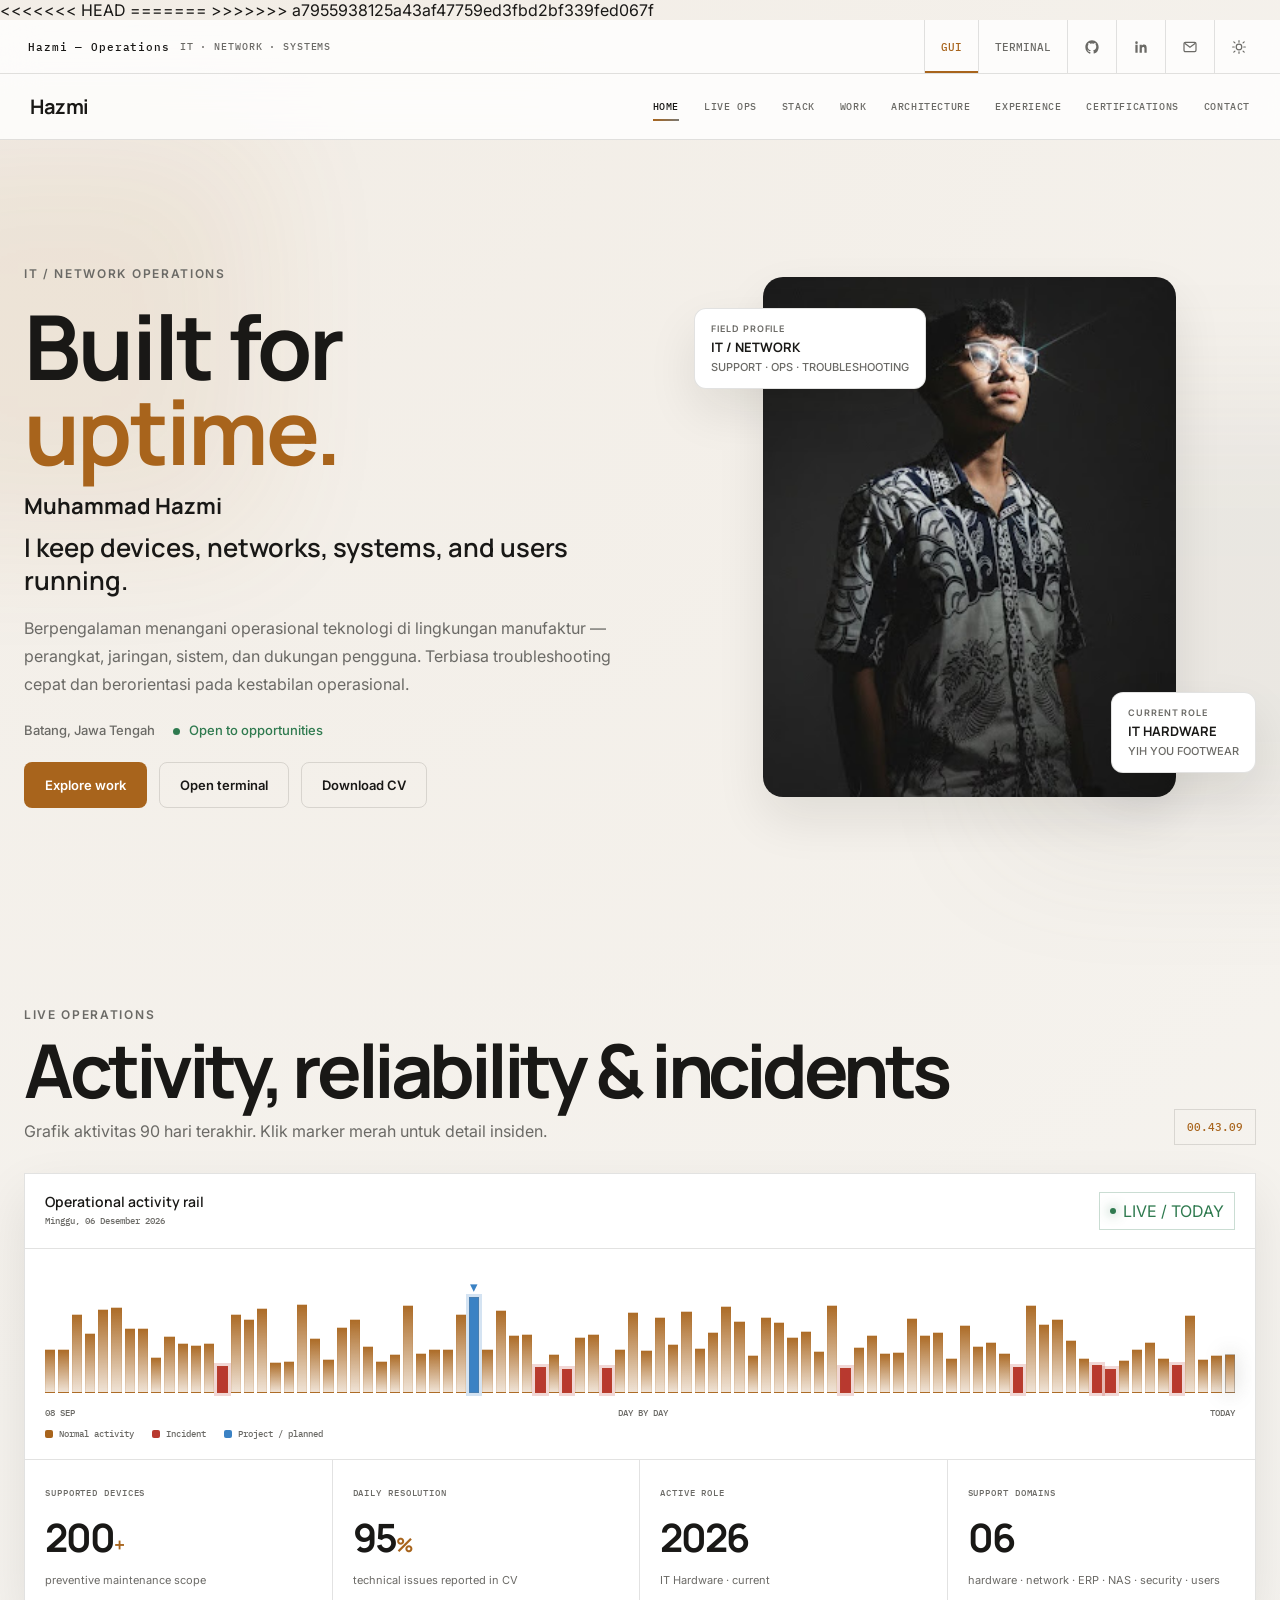
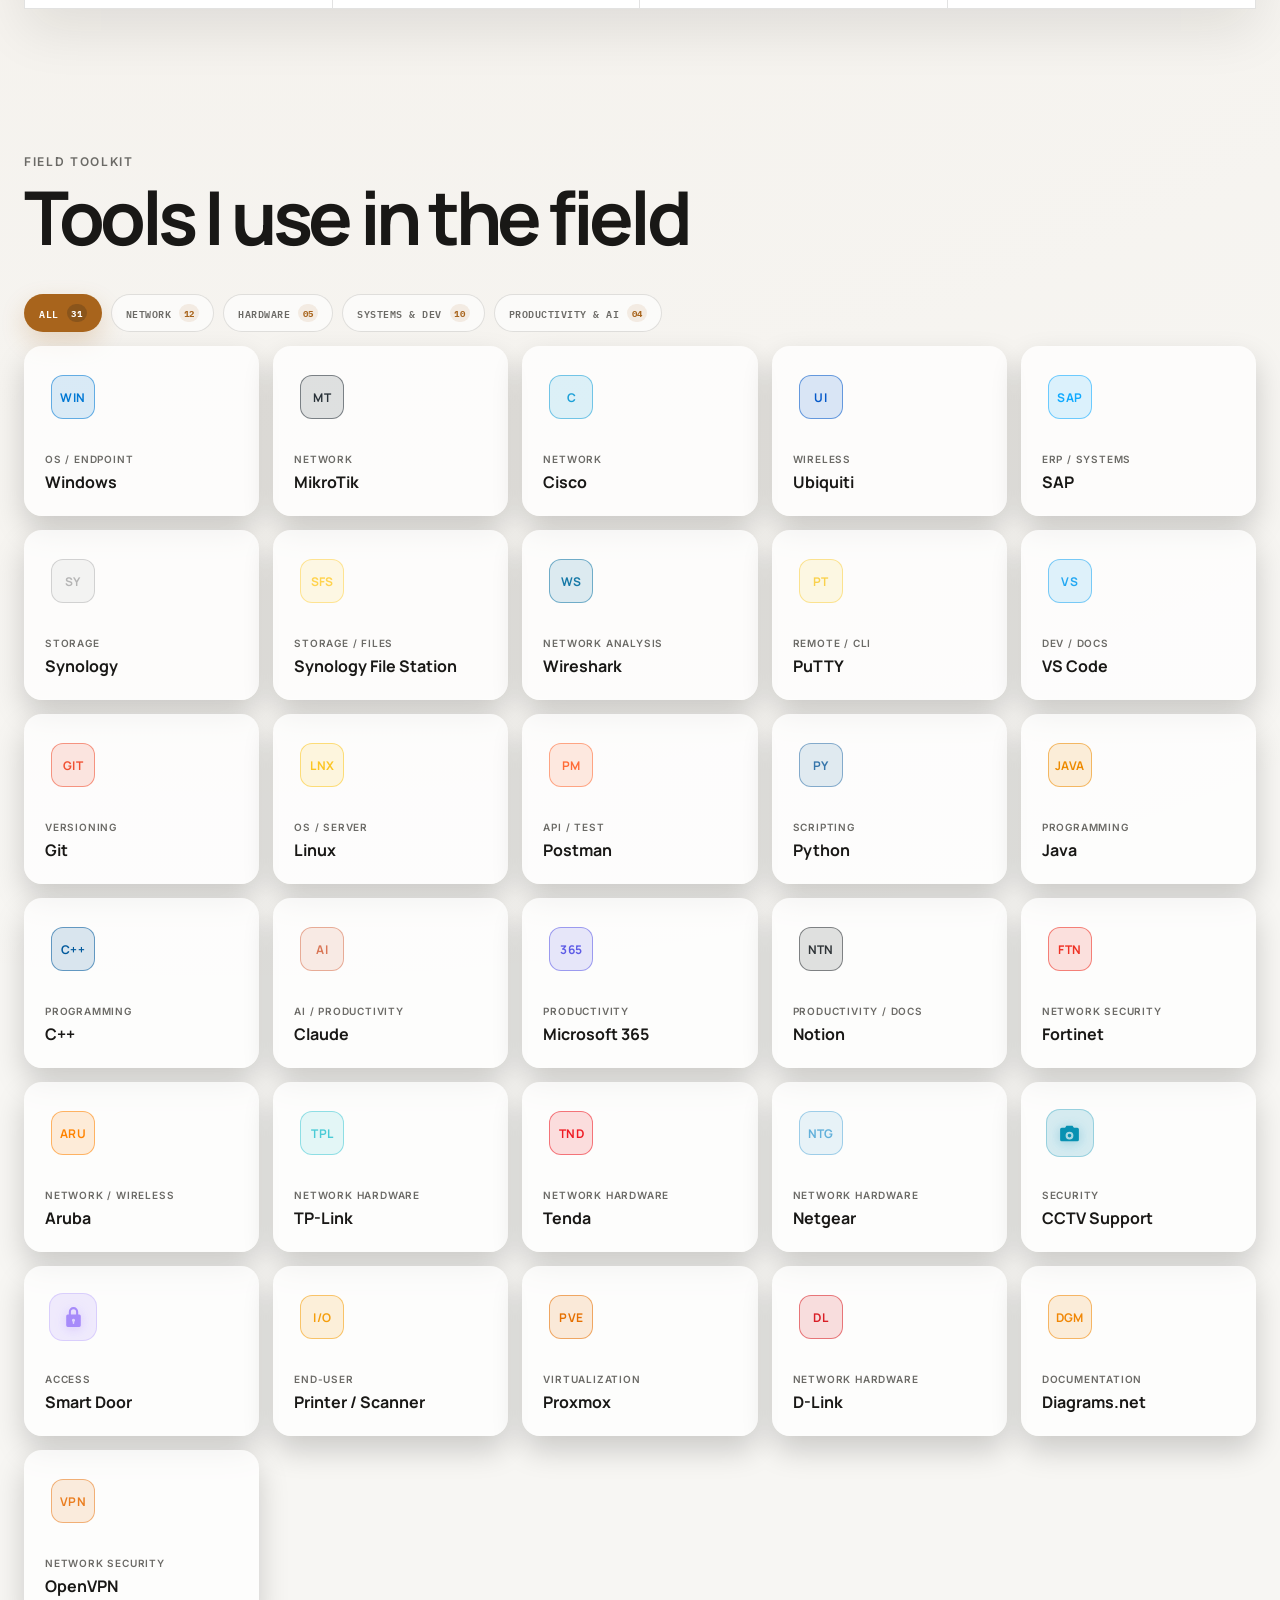
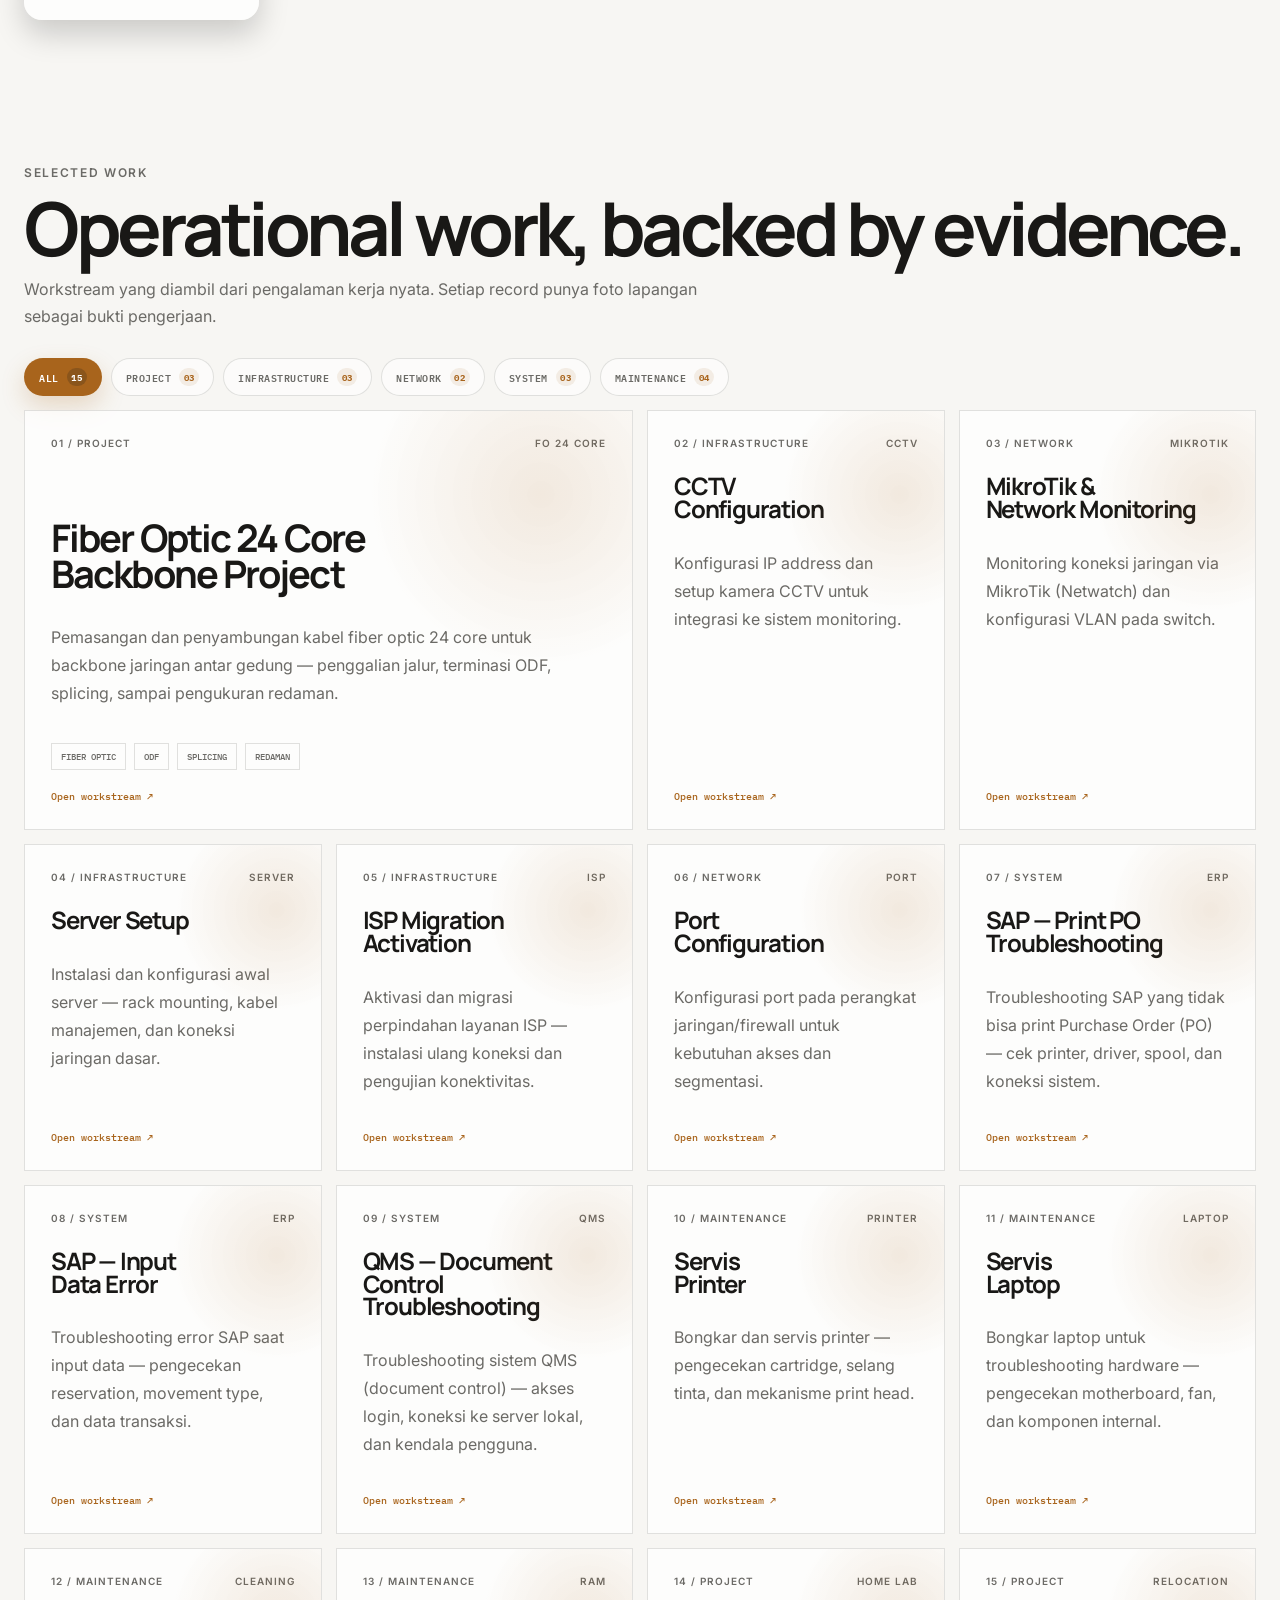
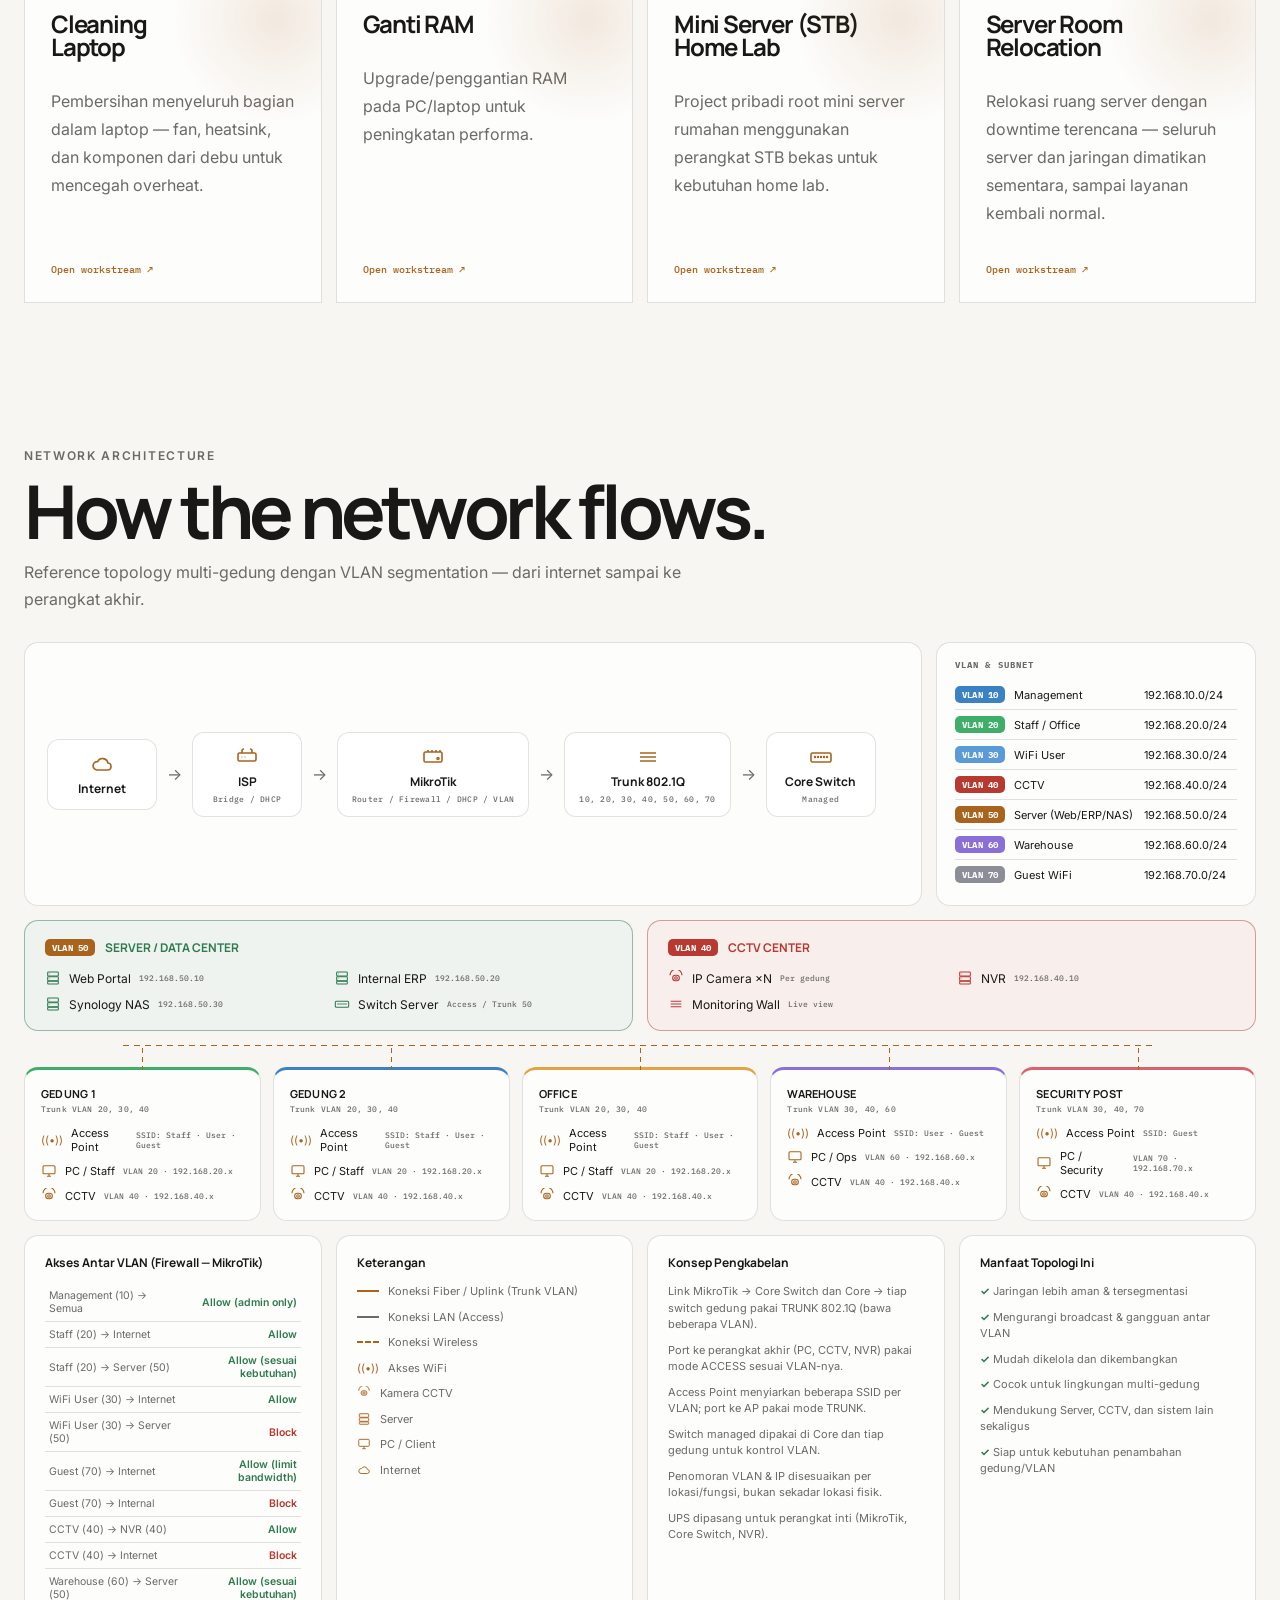
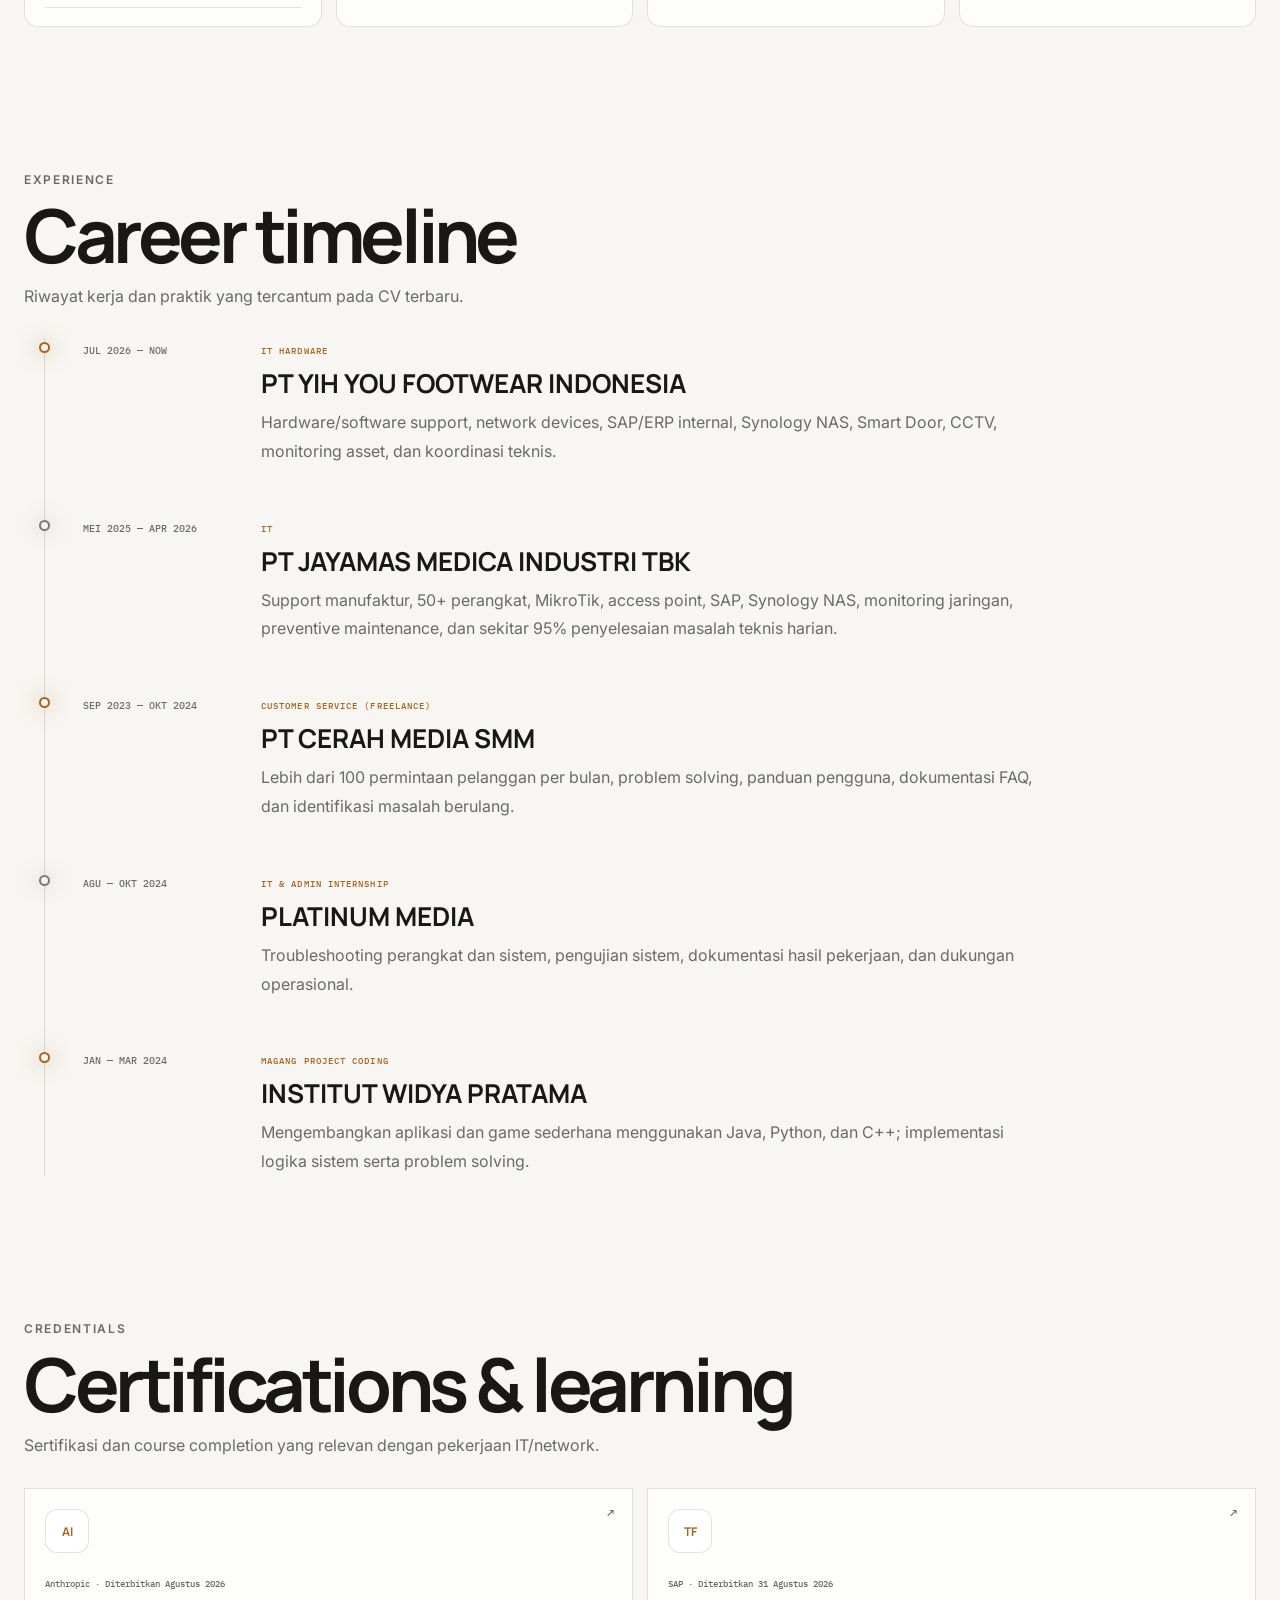
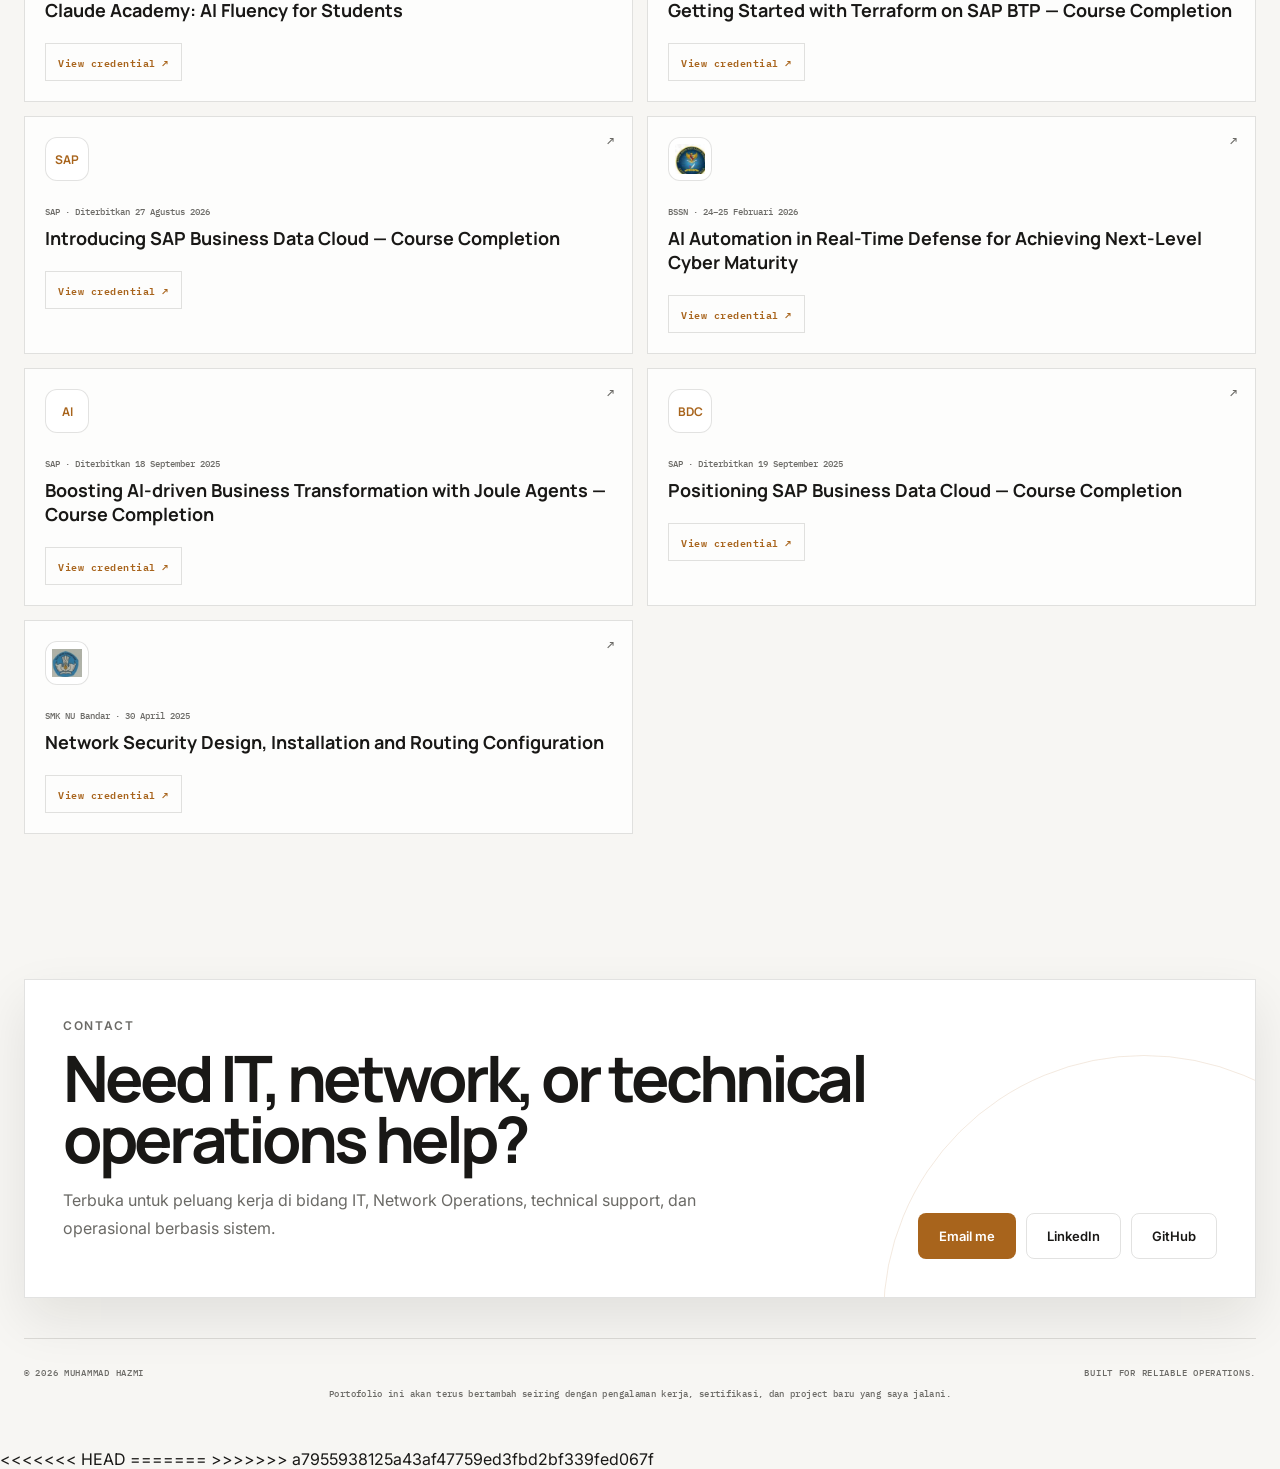
==== commit 808aa7d7: "upload" ====
--- a/index.html
+++ b/index.html
@@ -12,7 +12,11 @@
 <link rel="preconnect" href="https://fonts.googleapis.com">
 <link rel="preconnect" href="https://fonts.gstatic.com" crossorigin>
 <link href="https://fonts.googleapis.com/css2?family=IBM+Plex+Mono:wght@400;500&family=Inter:wght@400;500;600;700;800&family=Manrope:wght@600;700;800&display=swap" rel="stylesheet">
+<<<<<<< HEAD
 <link rel="stylesheet" href="styles.css?v=6">
+=======
+<link rel="stylesheet" href="styles.css?v=5">
+>>>>>>> a7955938125a43af47759ed3fbd2bf339fed067f
 <script>try{var t=localStorage.getItem('hz-theme')||'light';document.documentElement.setAttribute('data-theme',t)}catch(e){}</script>
 </head>
 <body>
@@ -306,6 +310,10 @@
 <div class="modal" id="incidentModal" aria-hidden="true"><div class="modal-backdrop" data-close-modal></div><div class="modal-card"><button class="modal-close" data-close-modal>×</button><small>INCIDENT DETAIL</small><h3 id="incidentTitle">Network incident</h3><div class="incident-meta" id="incidentMeta"></div><p id="incidentText"></p><div class="incident-status"><span></span><strong id="incidentStatus">Resolved</strong></div></div></div>
 <div class="modal" id="credentialModal" aria-hidden="true"><div class="modal-backdrop" data-close-modal></div><div class="modal-card cred-modal-card"><button class="modal-close" data-close-modal>×</button><small>CREDENTIAL</small><h3 id="credentialTitle">Certificate</h3><img id="credentialImage" class="cred-modal-image" alt="Certificate image"><p id="credentialText" style="white-space:pre-line"></p><div class="modal-actions"><a id="credentialOpen" class="btn primary" target="_blank" rel="noreferrer">Open credential</a></div></div></div>
 <div class="toast" id="toast"></div>
+<<<<<<< HEAD
 <script src="script.js?v=6"></script>
+=======
+<script src="script.js?v=5"></script>
+>>>>>>> a7955938125a43af47759ed3fbd2bf339fed067f
 </body>
 </html>
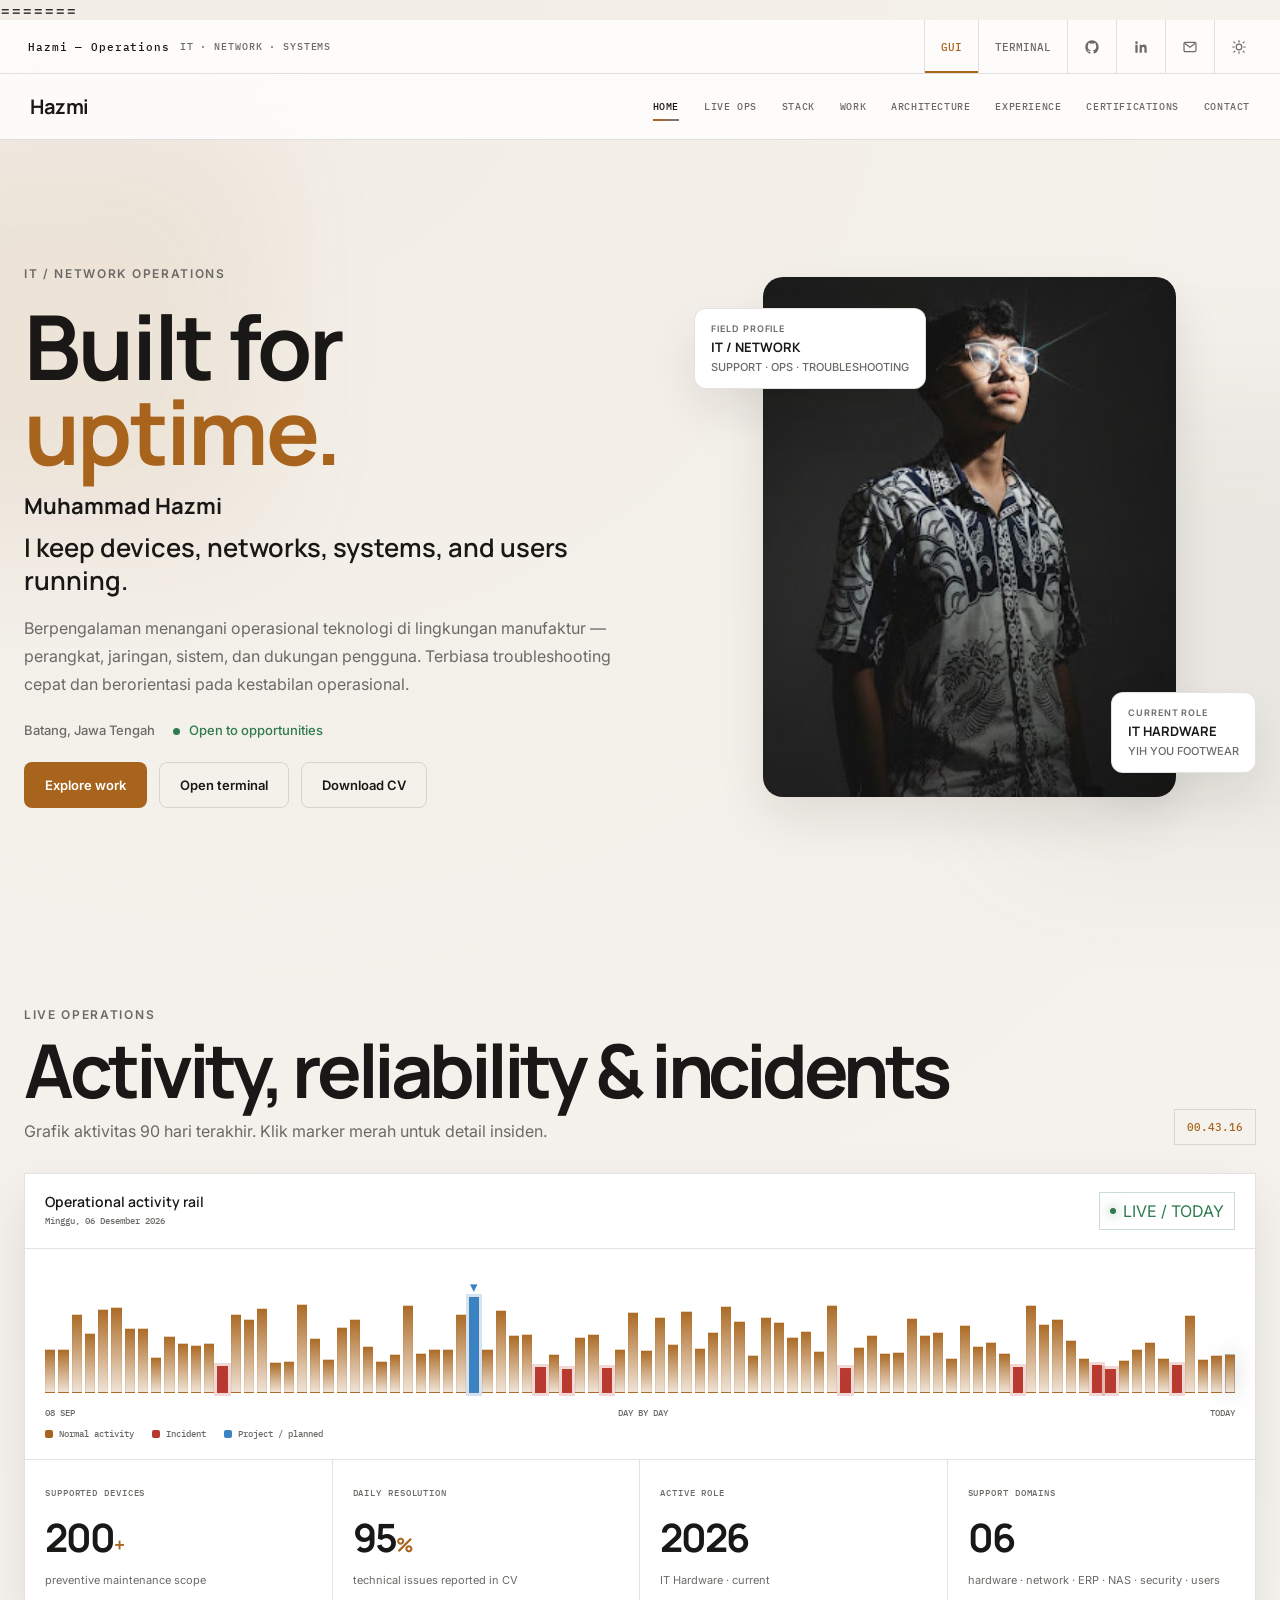
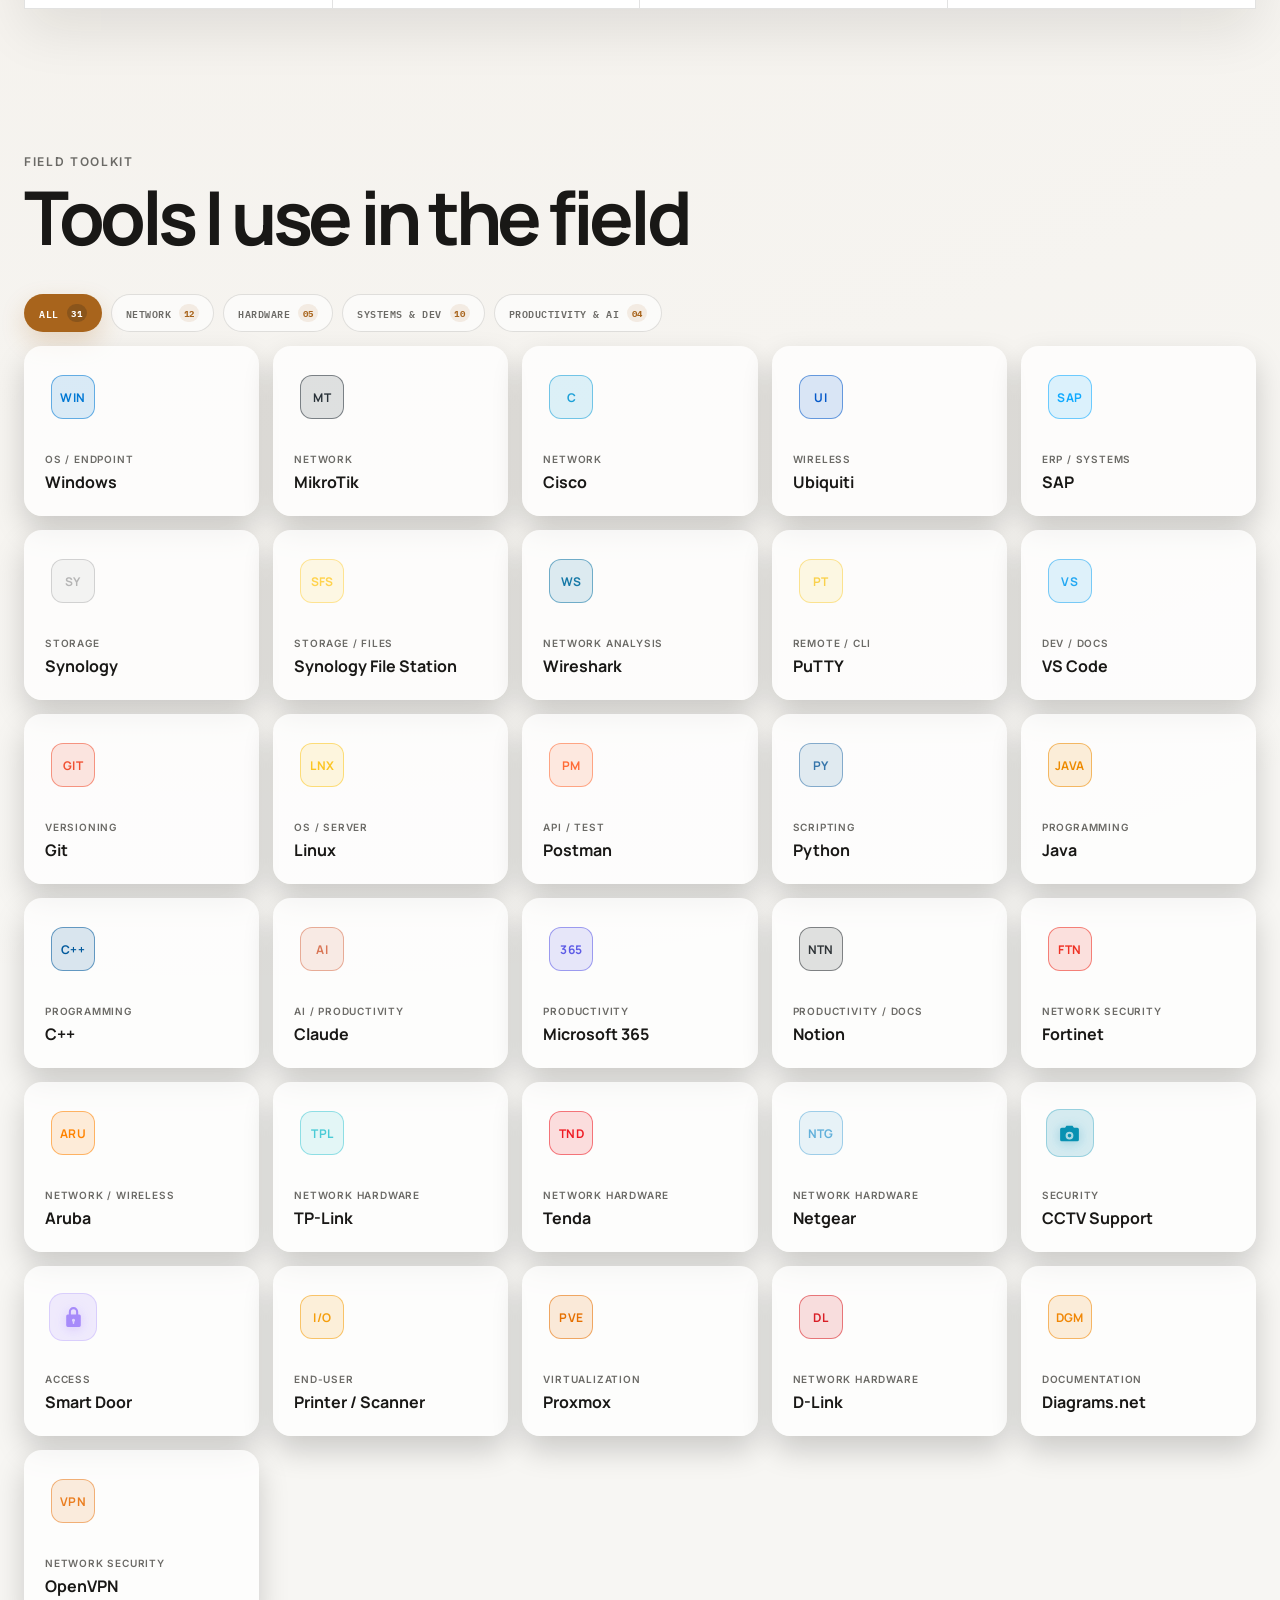
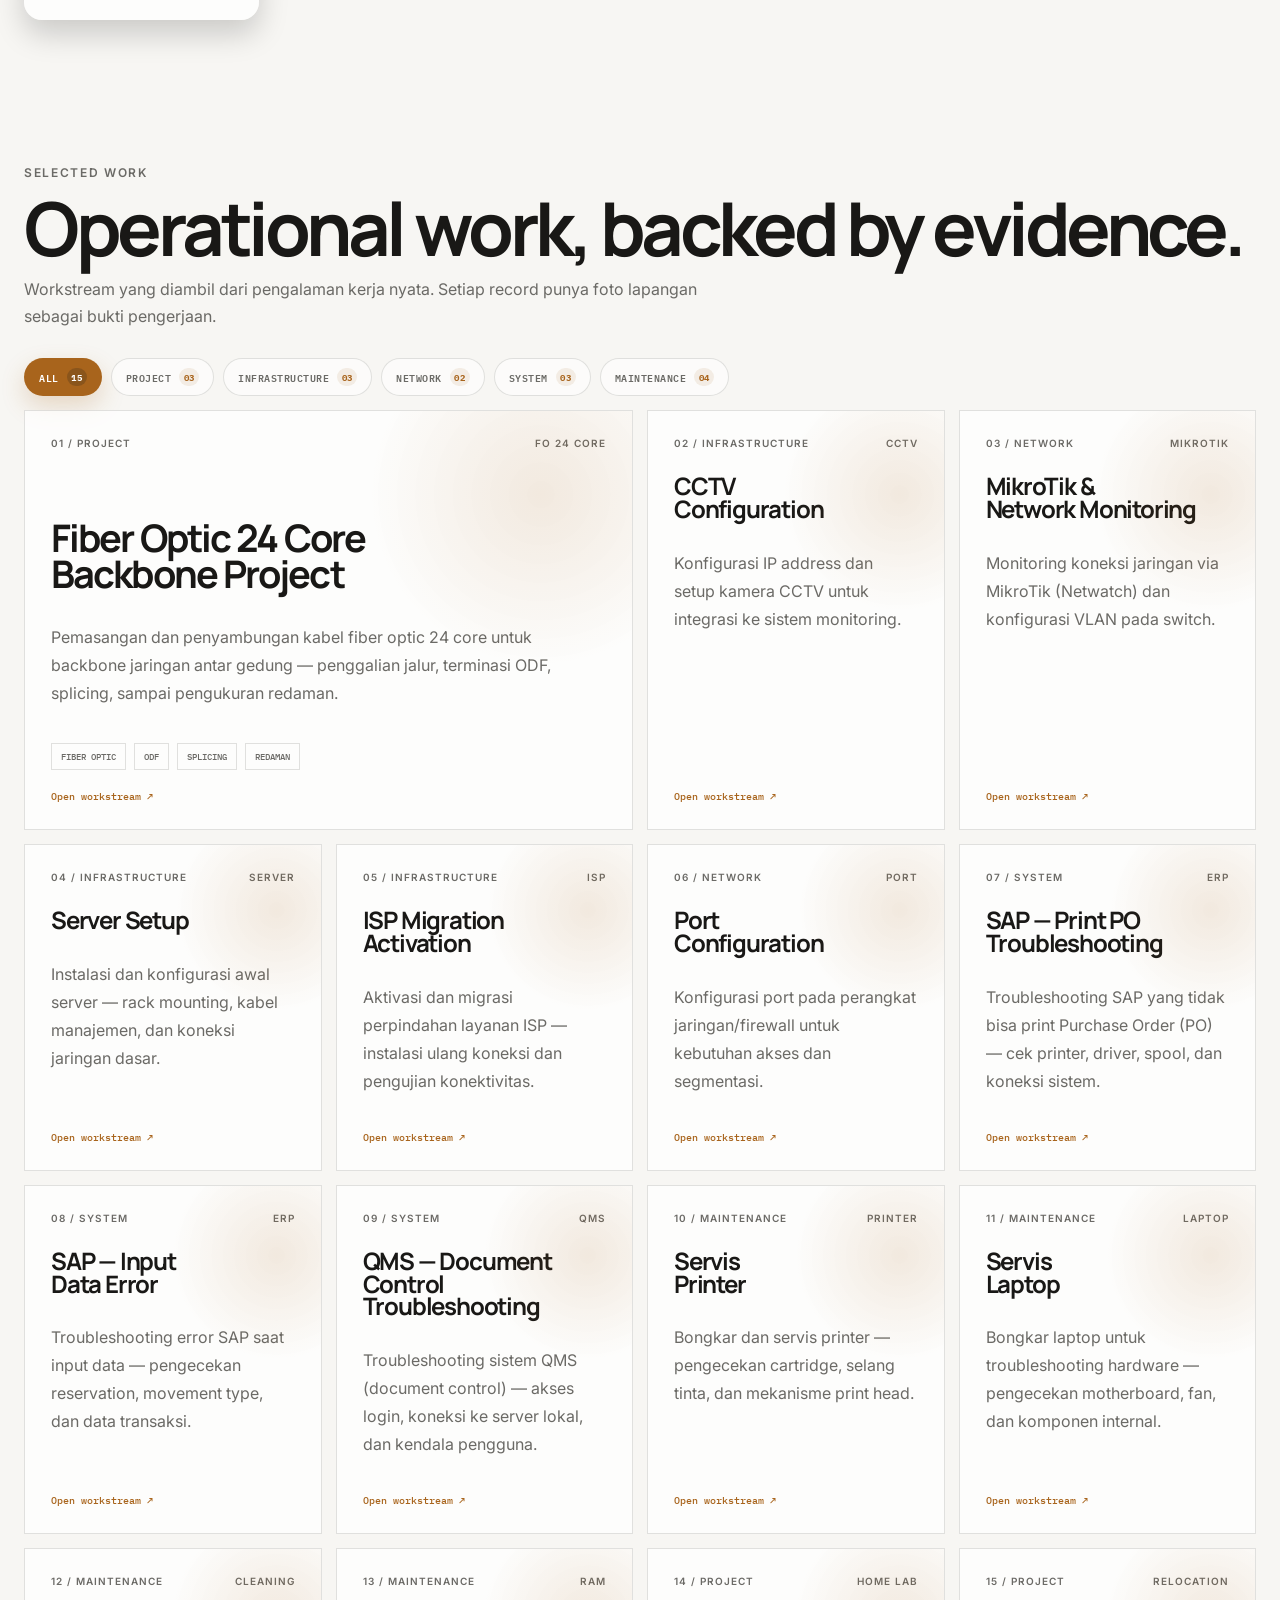
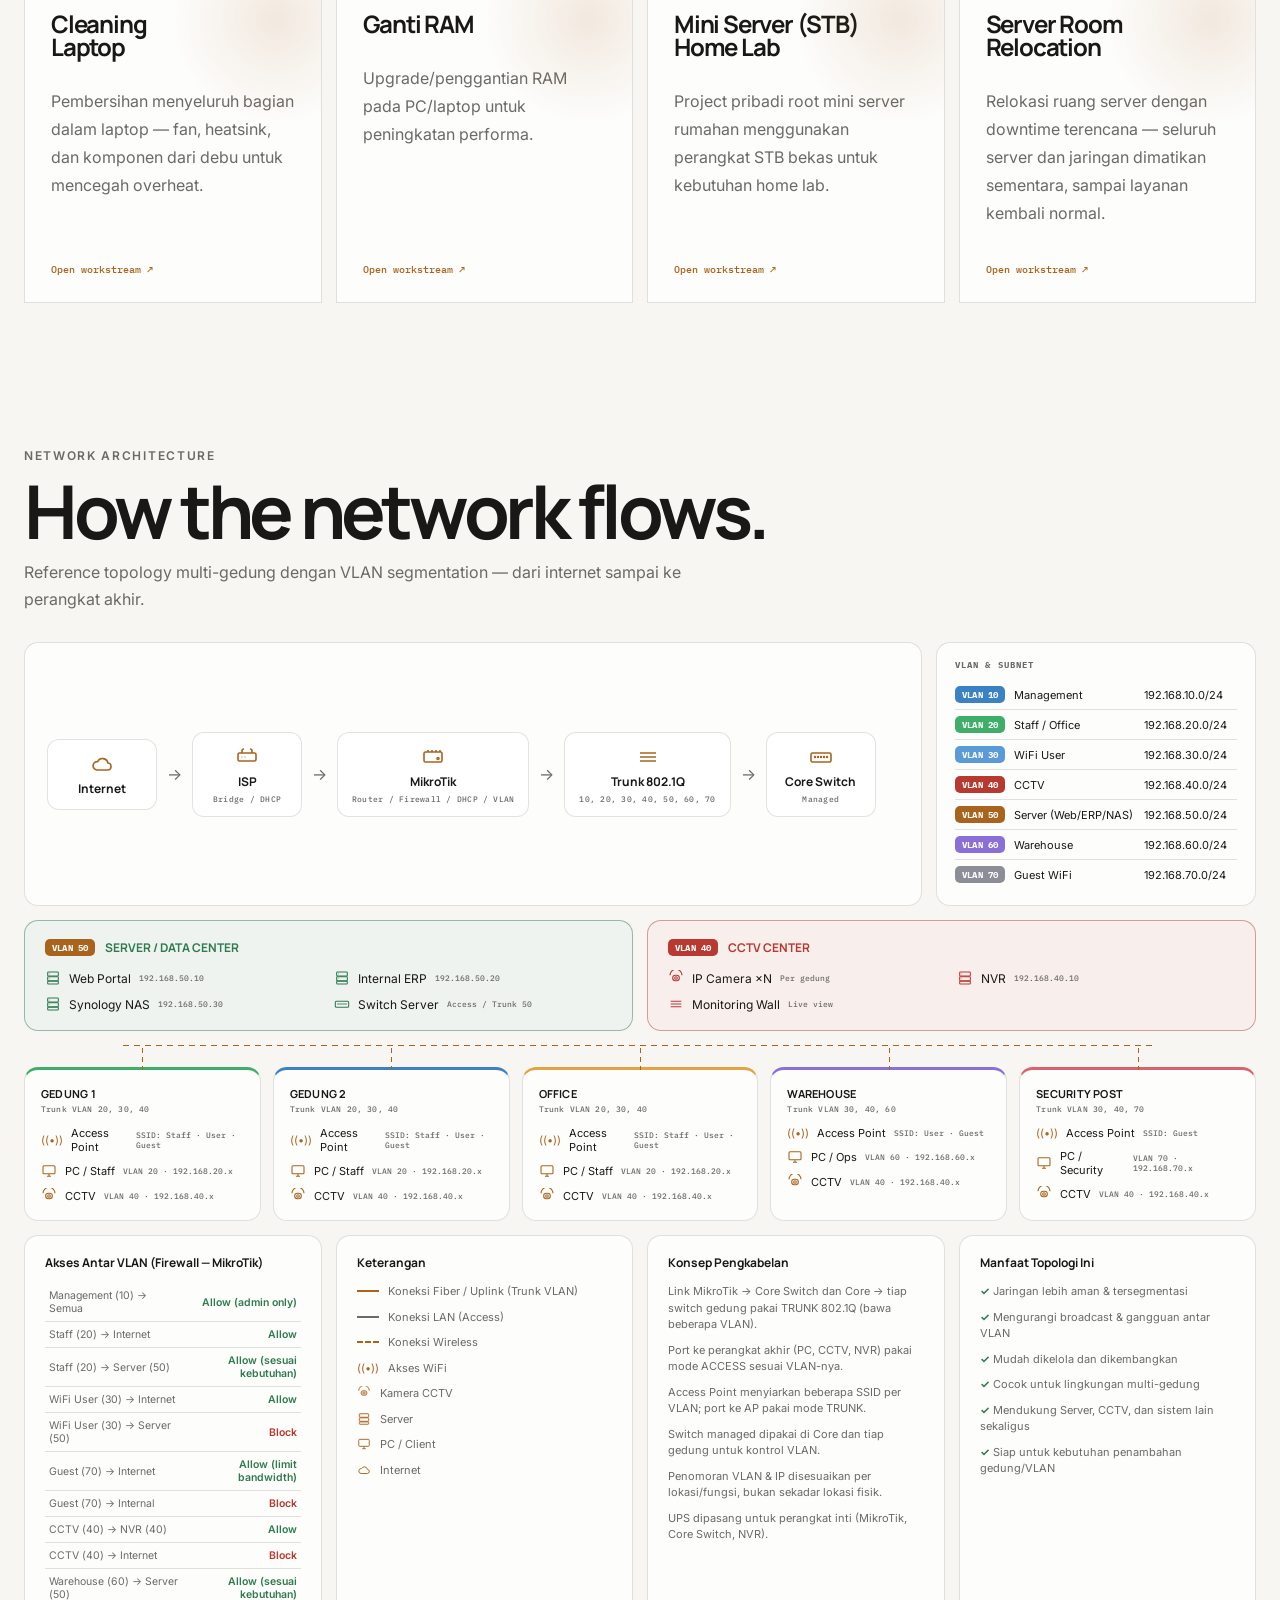
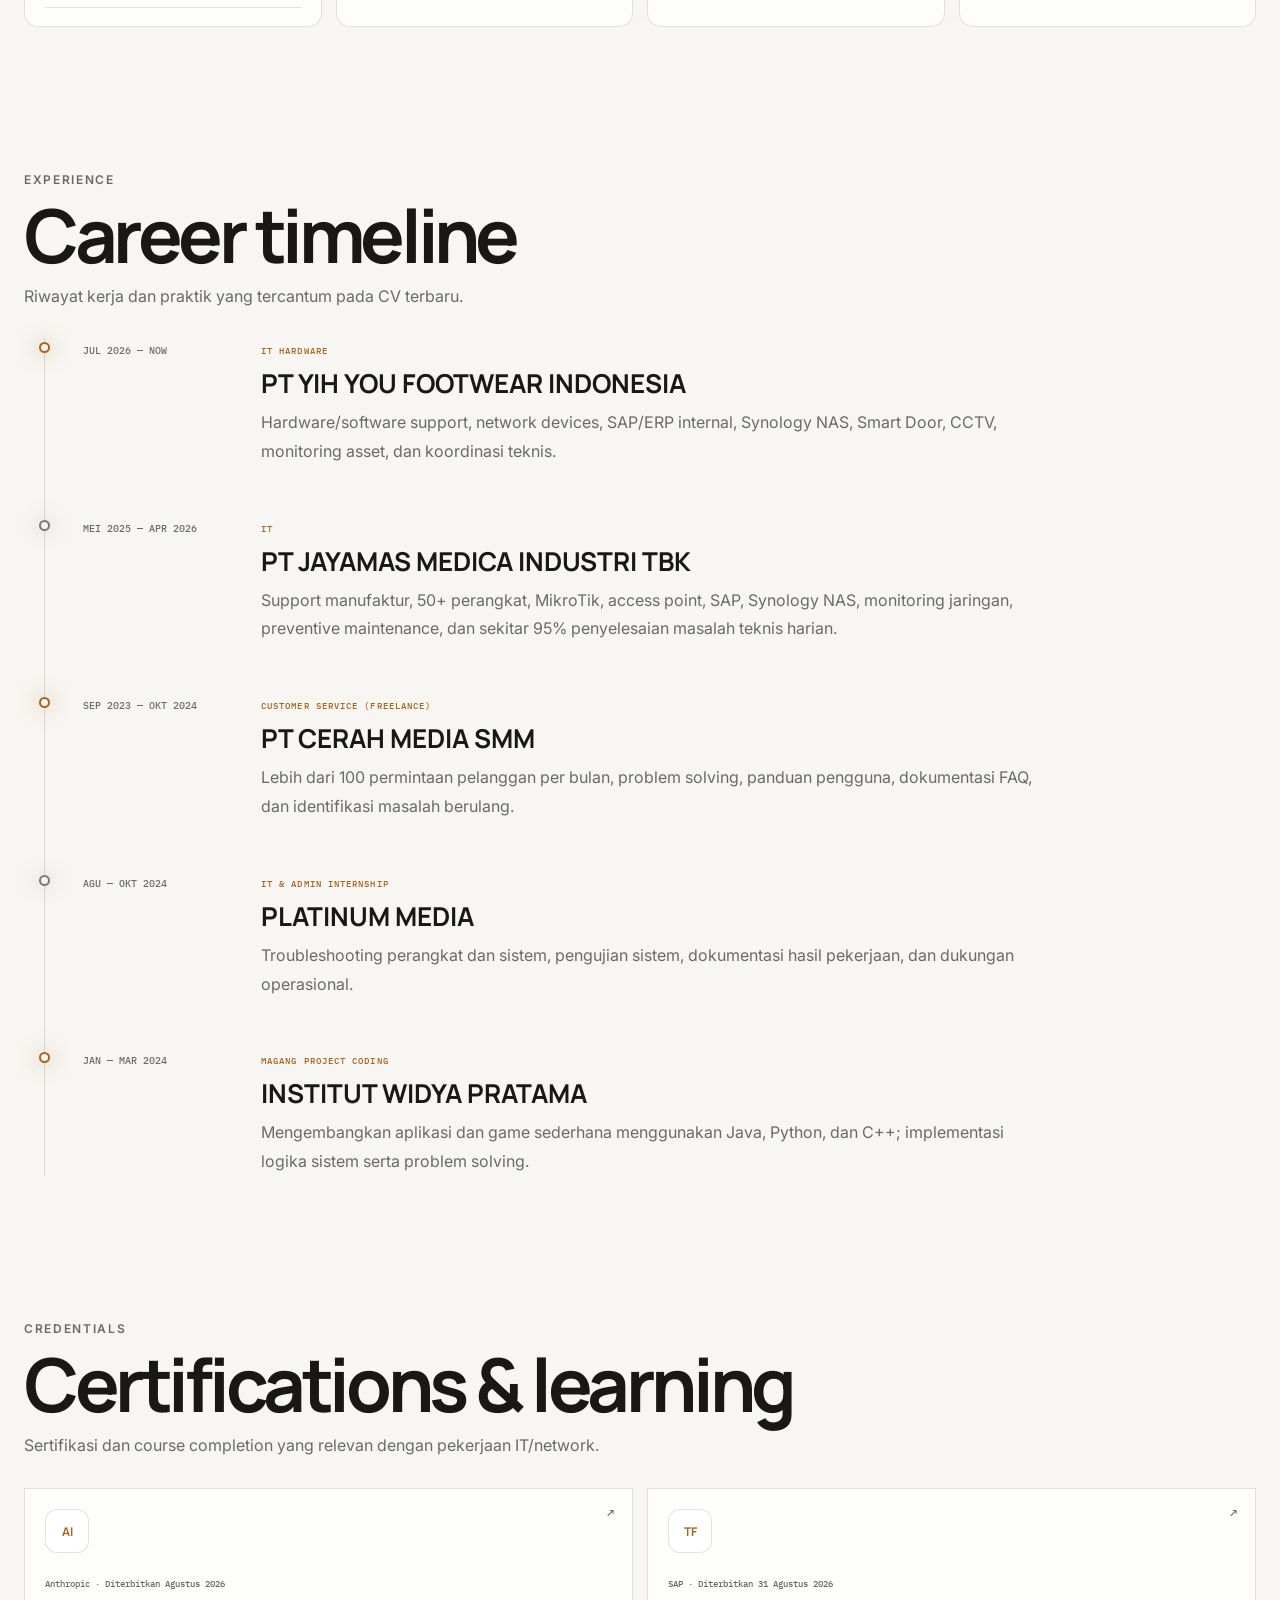
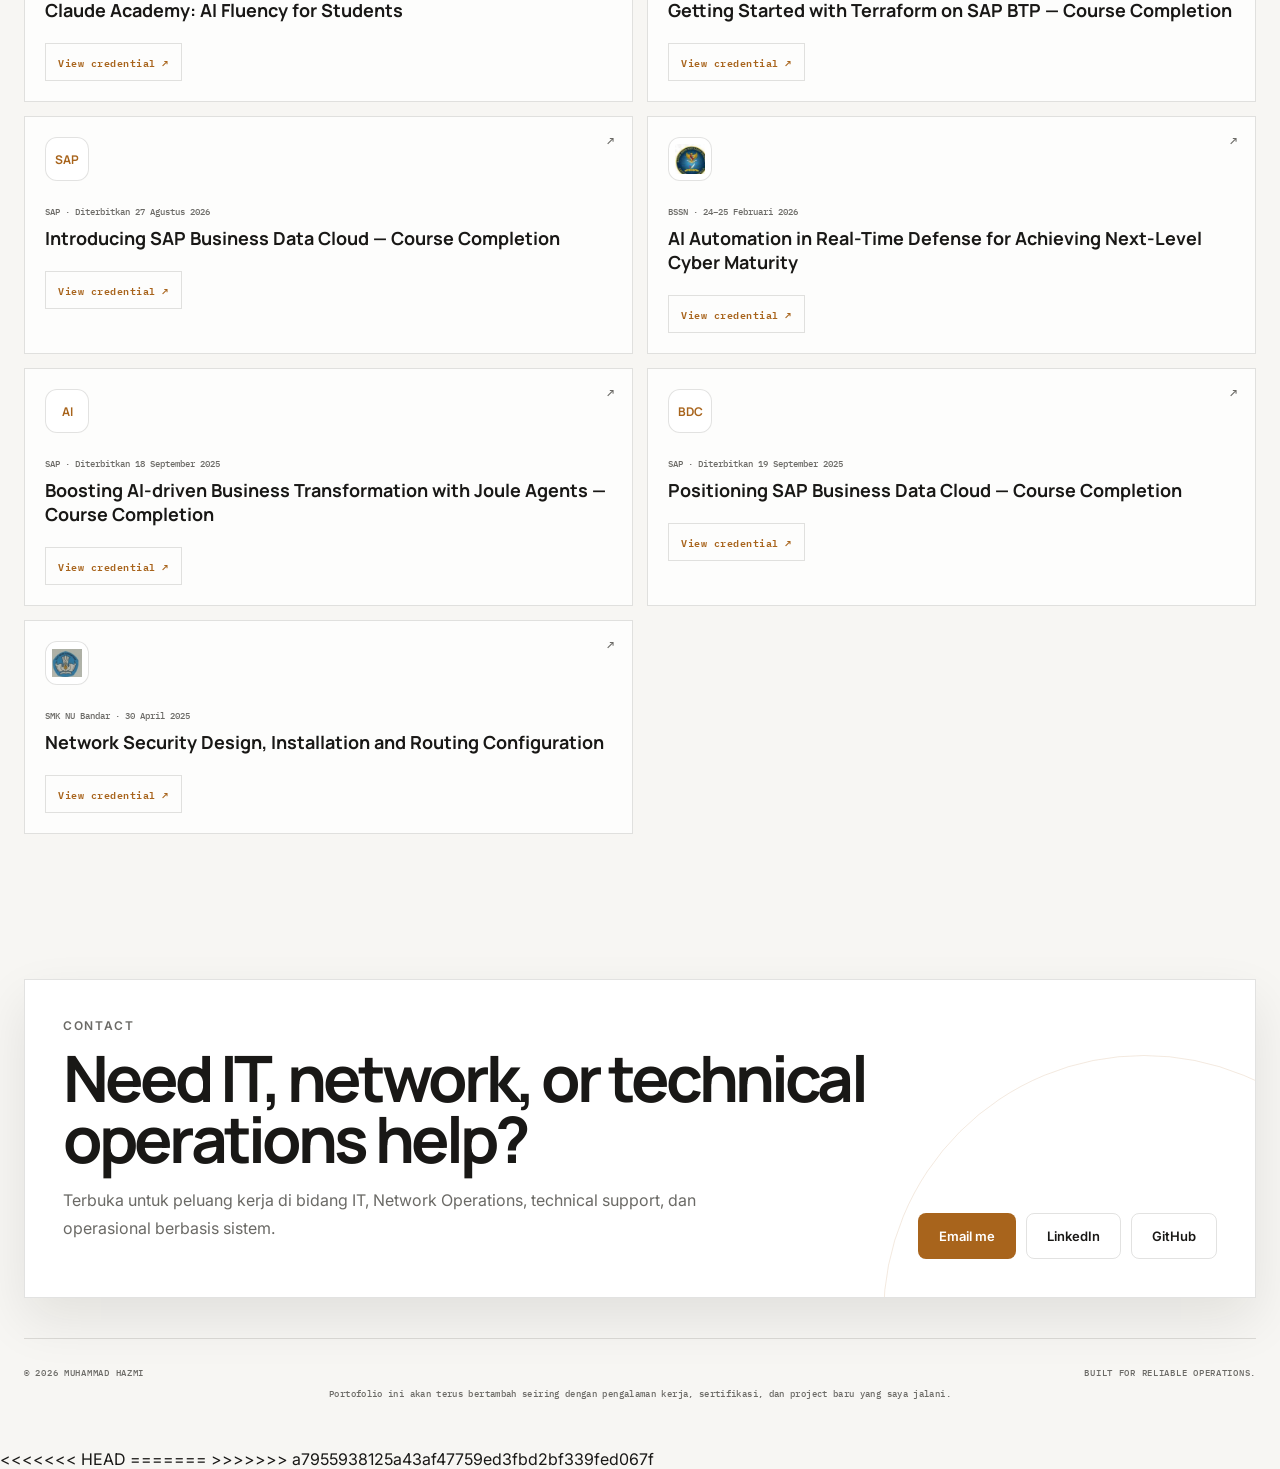
==== commit 8c2ad4e2: "Update index.html" ====
--- a/index.html
+++ b/index.html
@@ -12,11 +12,9 @@
 <link rel="preconnect" href="https://fonts.googleapis.com">
 <link rel="preconnect" href="https://fonts.gstatic.com" crossorigin>
 <link href="https://fonts.googleapis.com/css2?family=IBM+Plex+Mono:wght@400;500&family=Inter:wght@400;500;600;700;800&family=Manrope:wght@600;700;800&display=swap" rel="stylesheet">
-<<<<<<< HEAD
 <link rel="stylesheet" href="styles.css?v=6">
 =======
 <link rel="stylesheet" href="styles.css?v=5">
->>>>>>> a7955938125a43af47759ed3fbd2bf339fed067f
 <script>try{var t=localStorage.getItem('hz-theme')||'light';document.documentElement.setAttribute('data-theme',t)}catch(e){}</script>
 </head>
 <body>
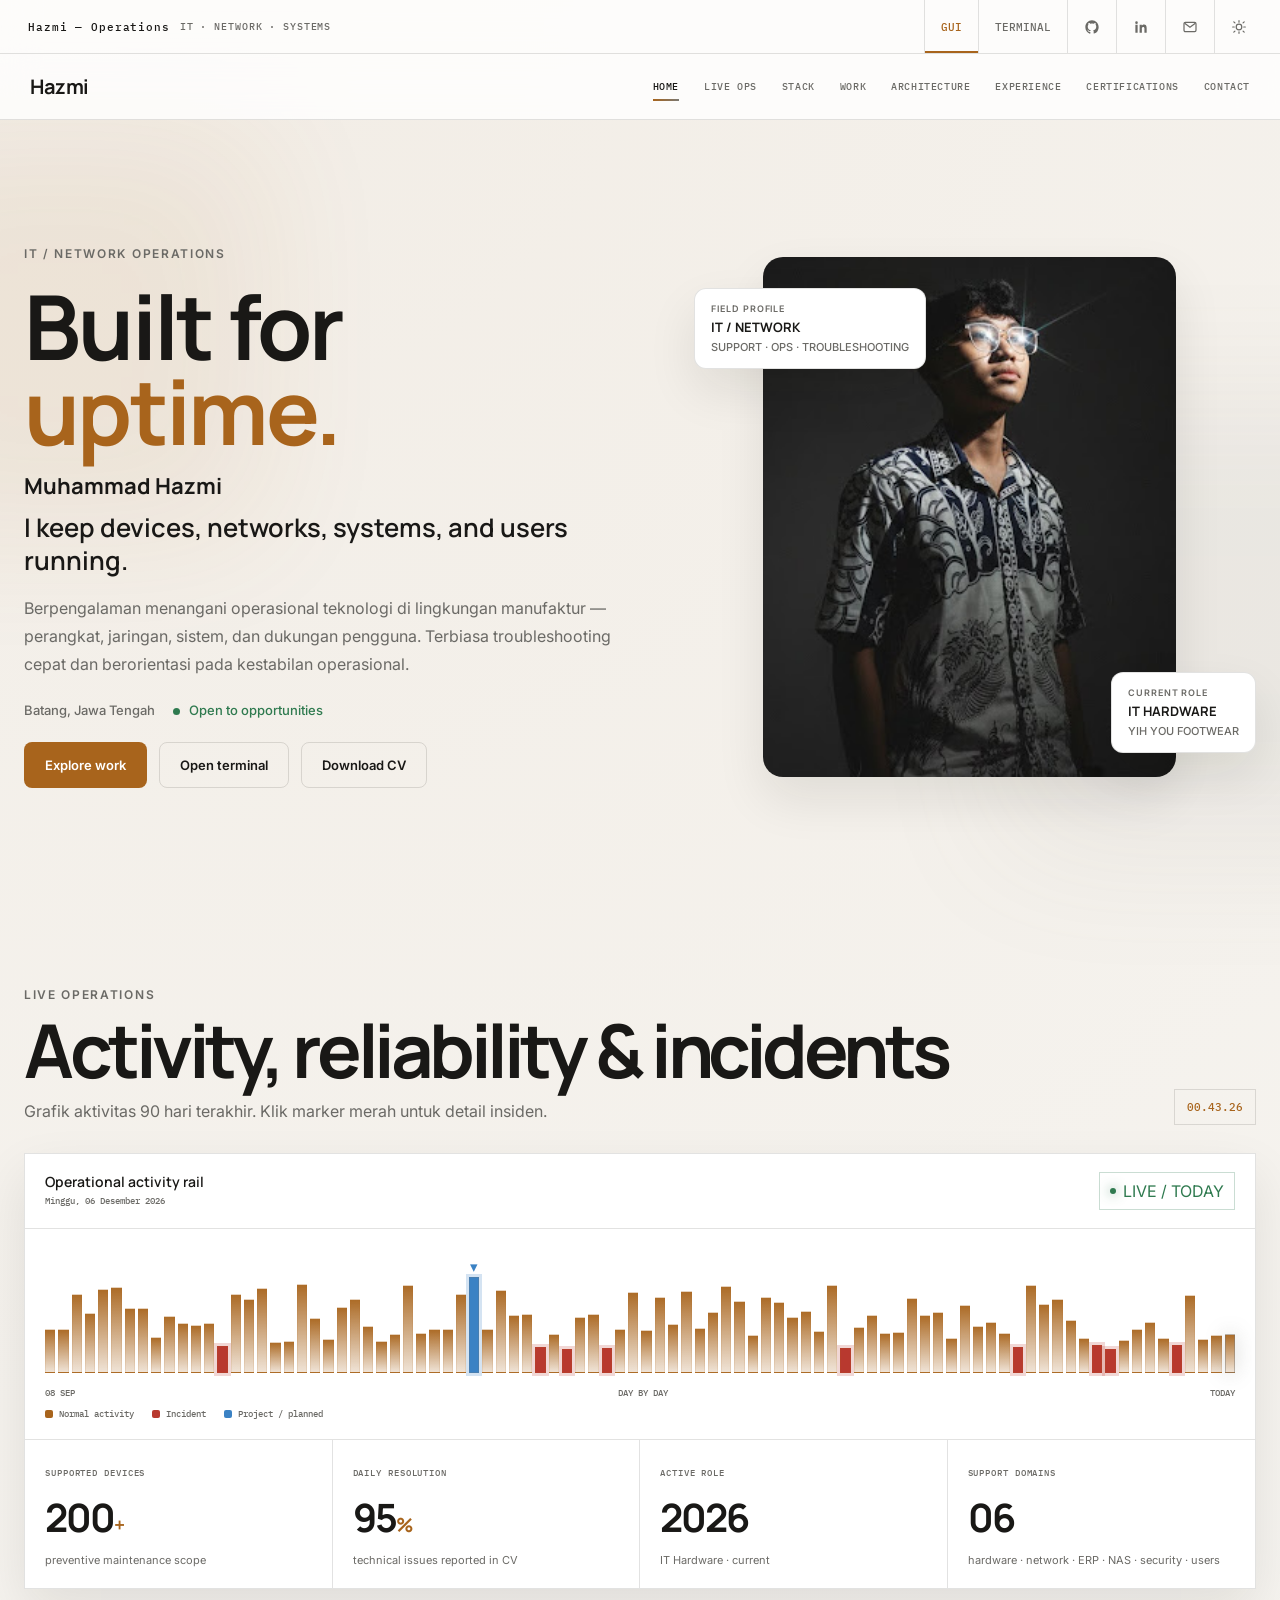
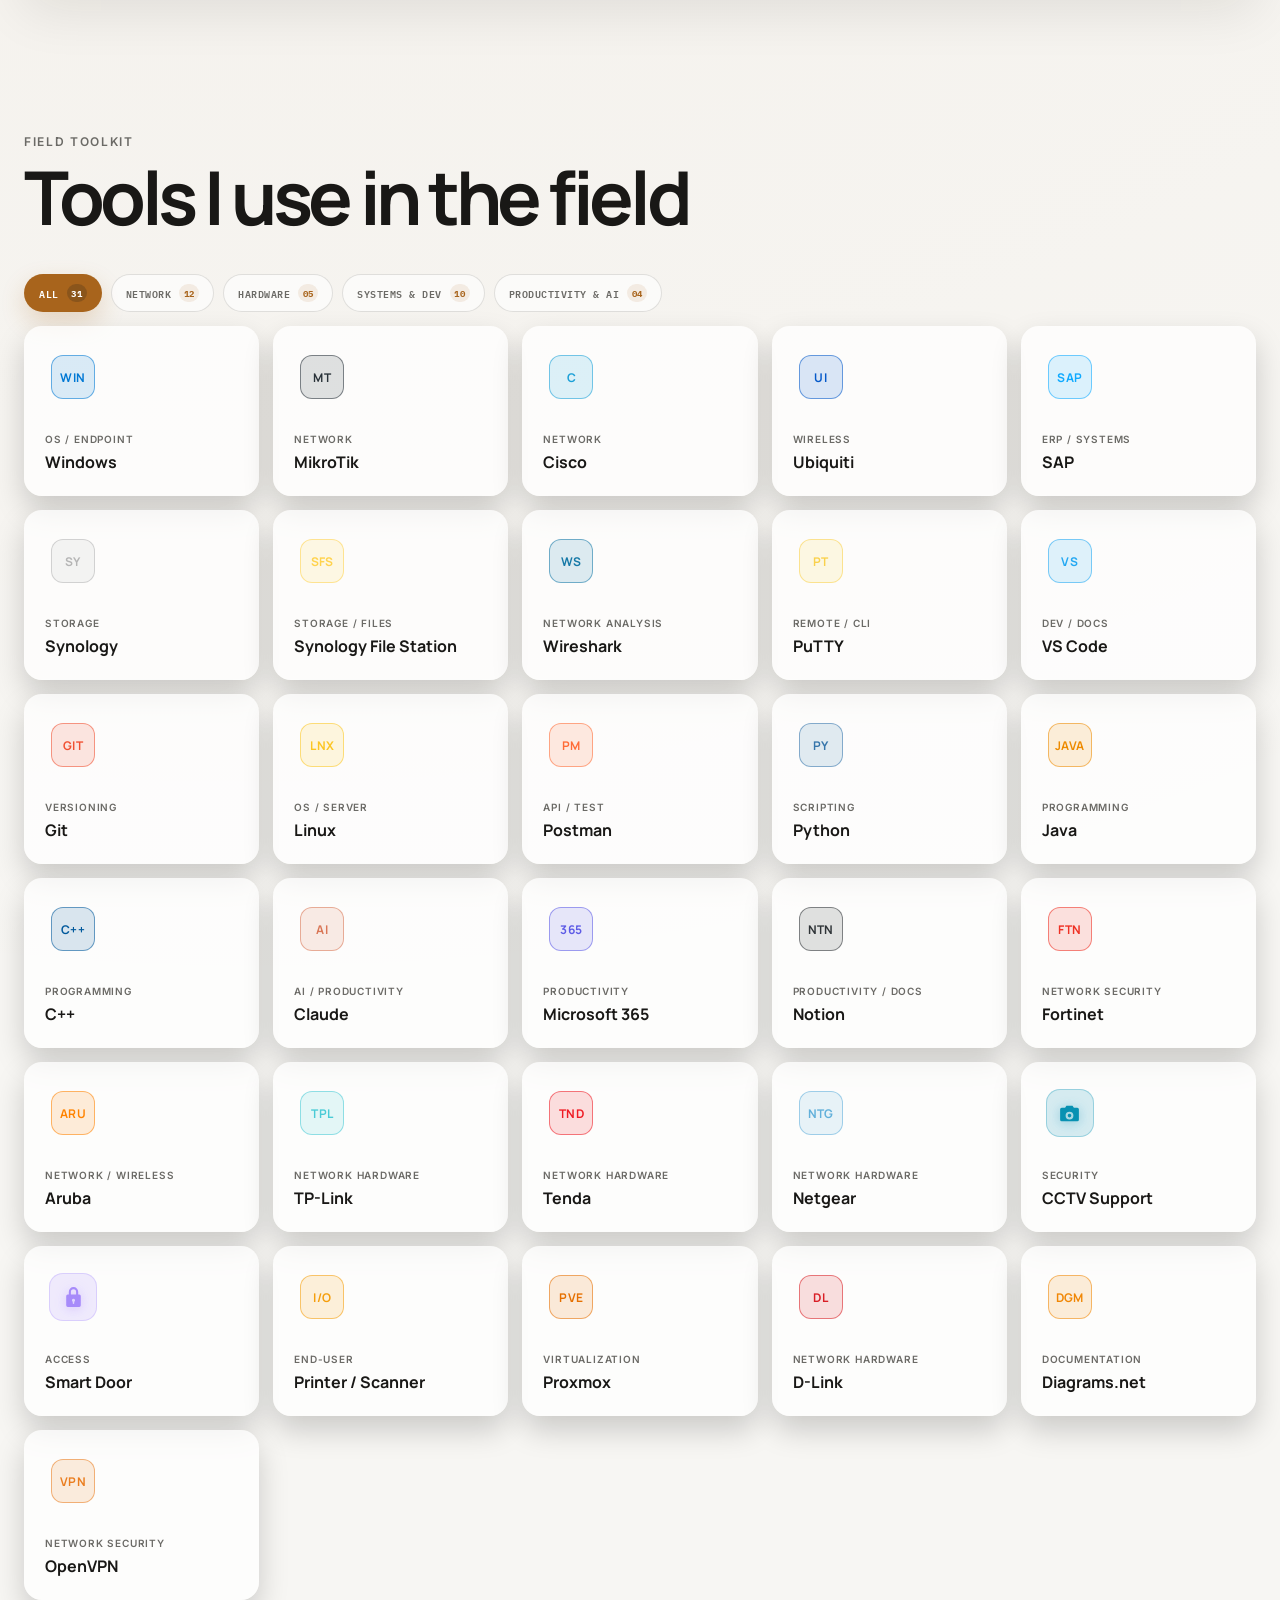
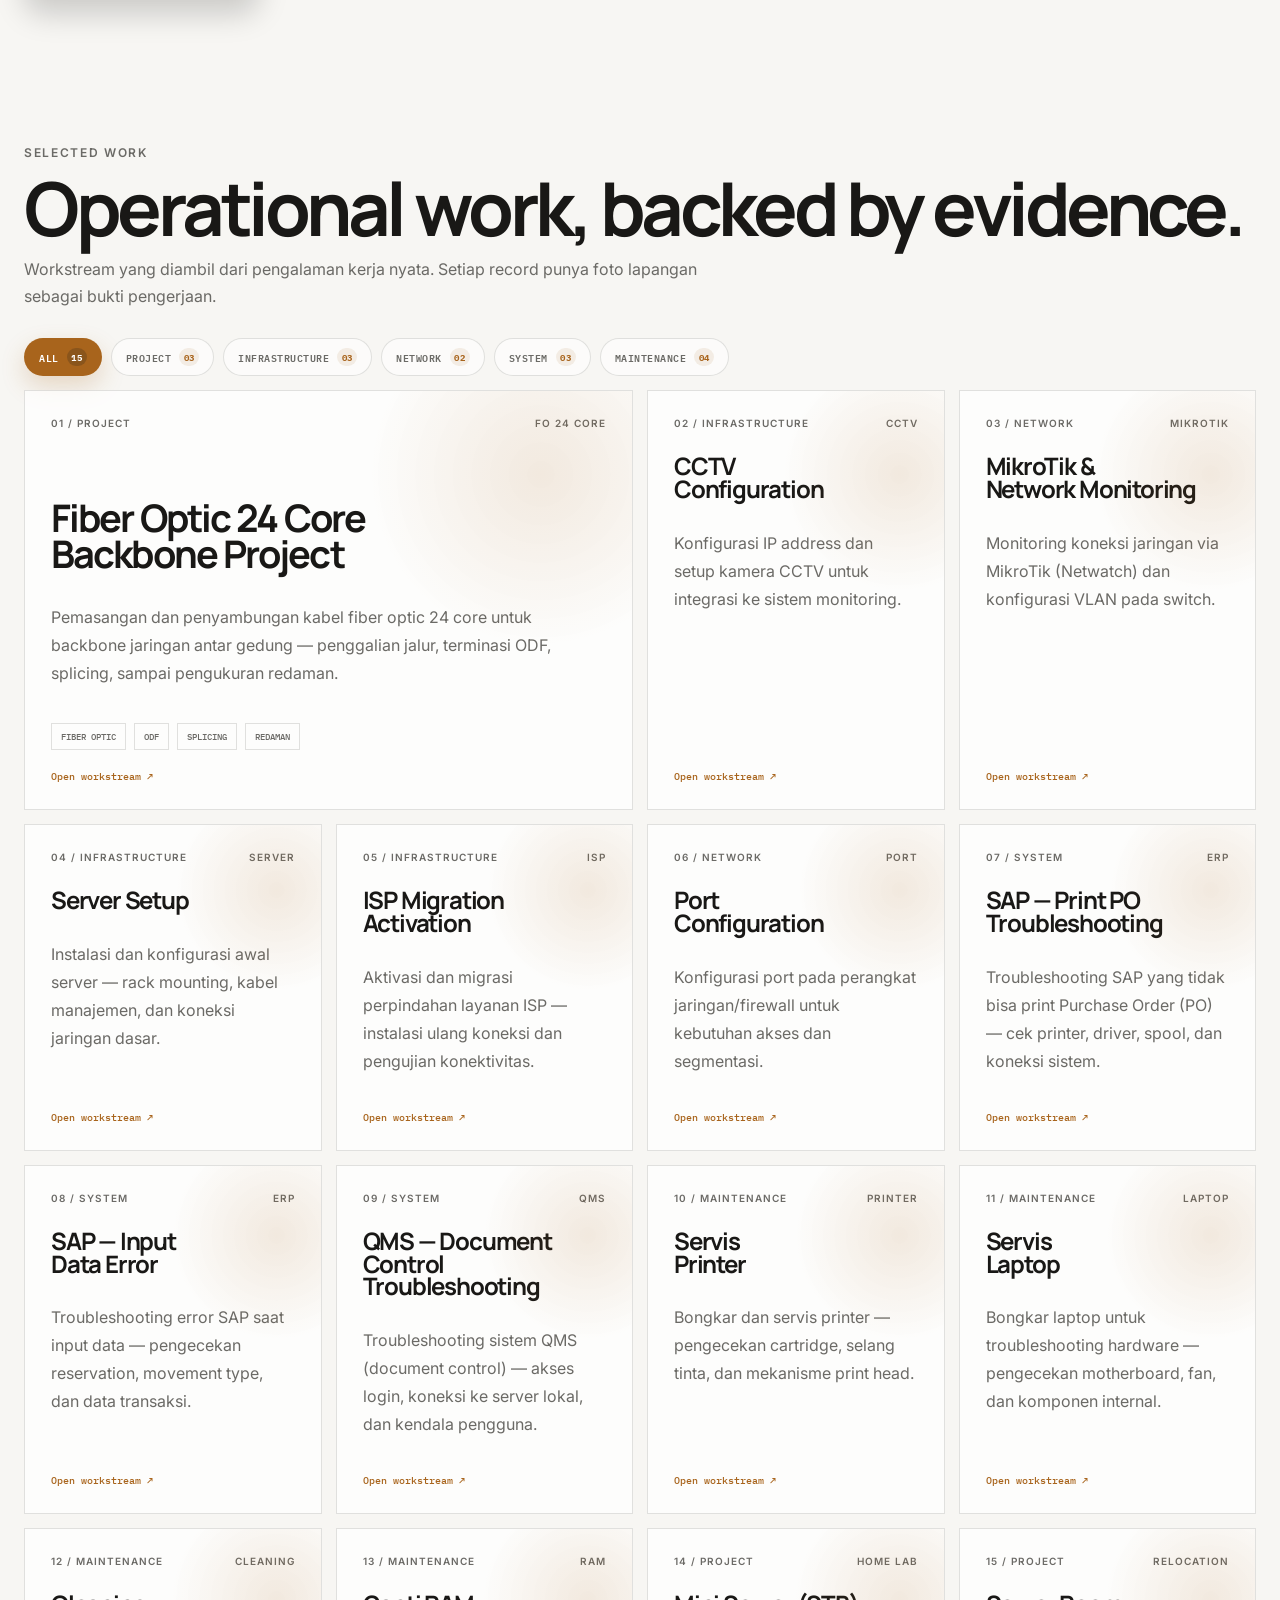
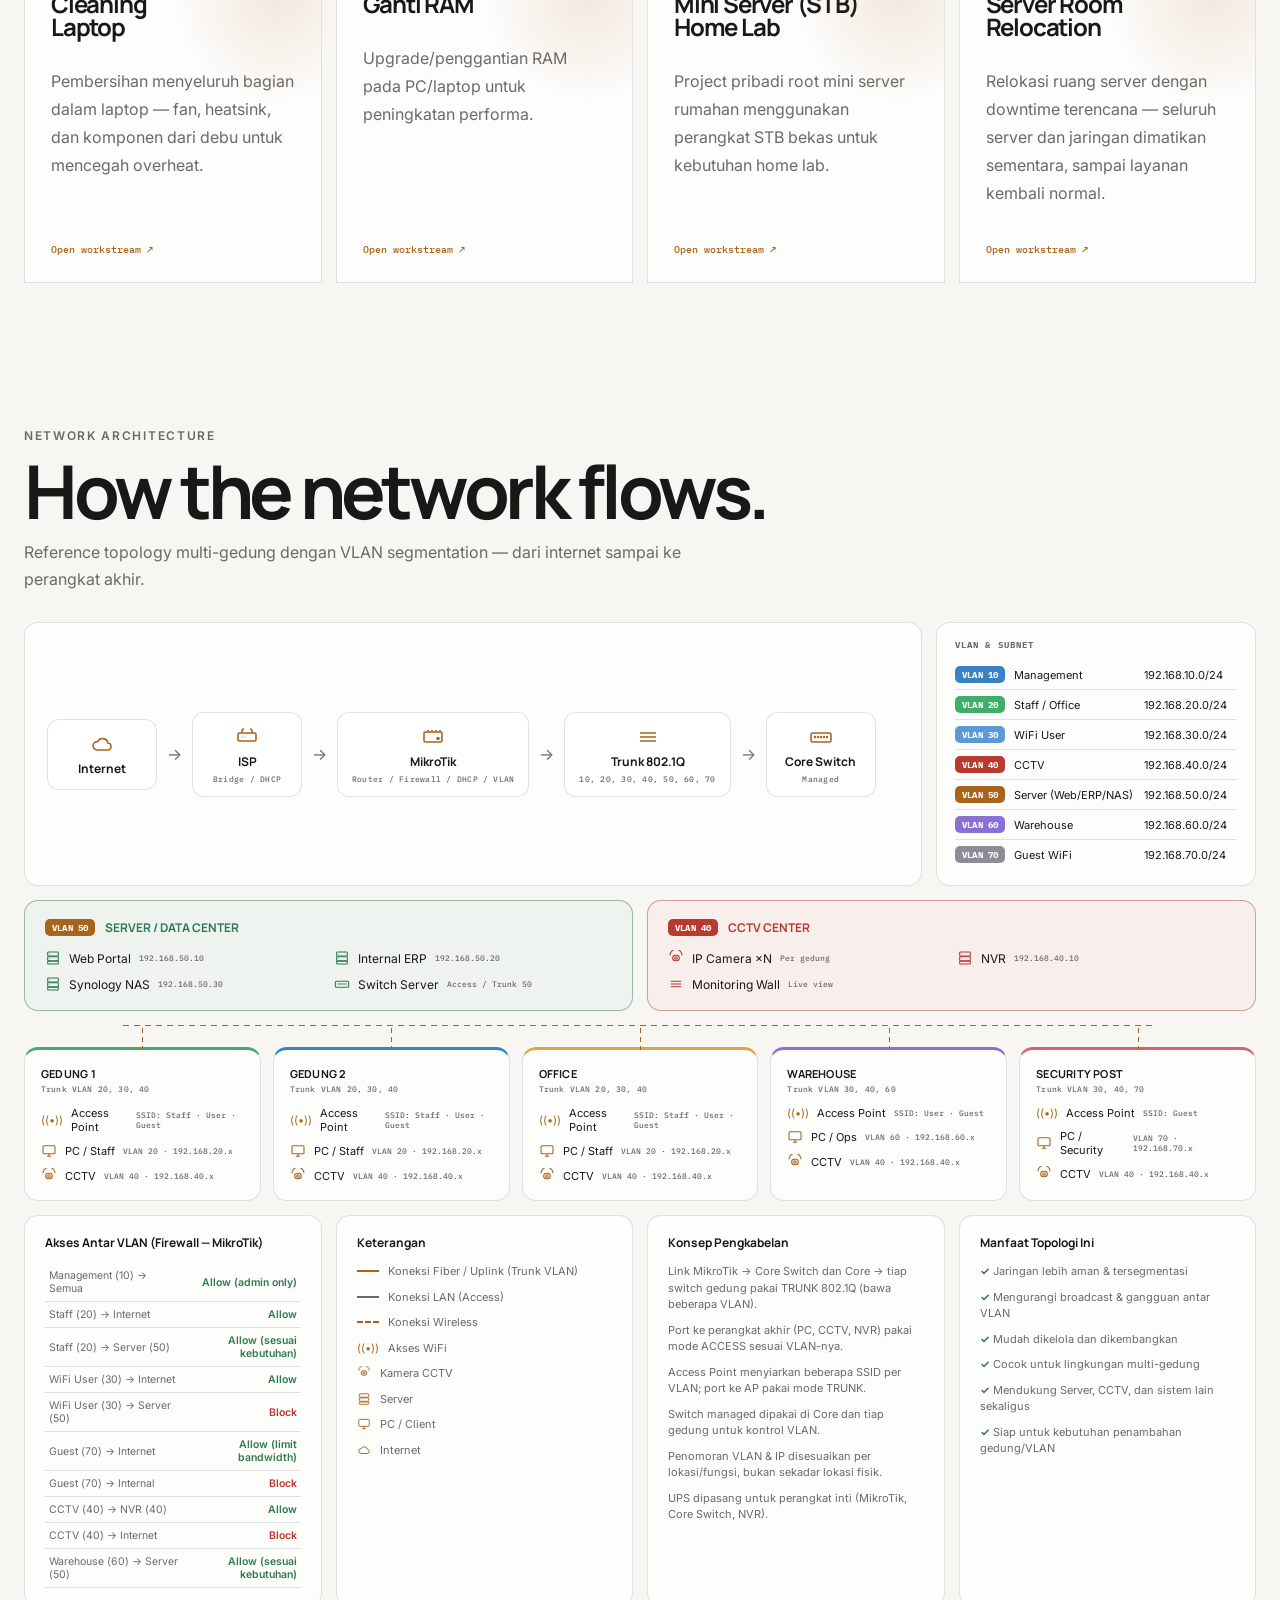
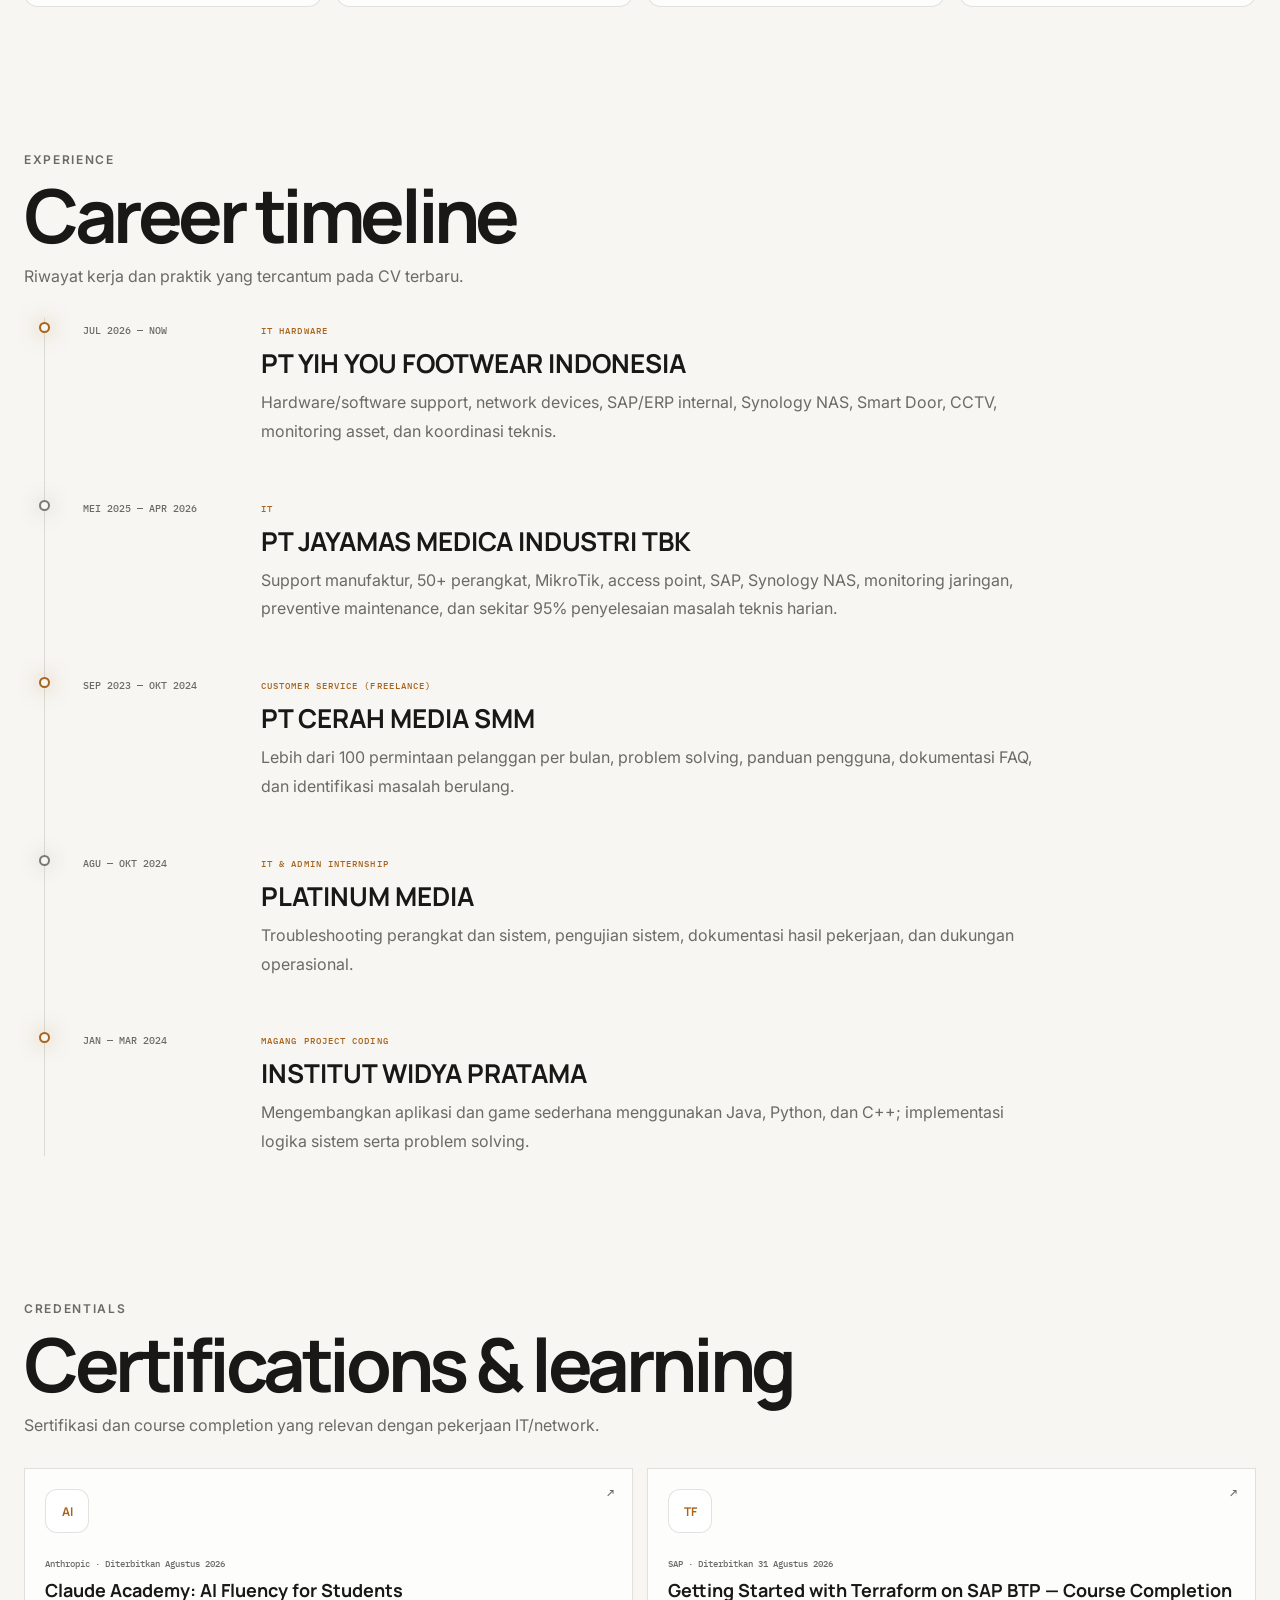
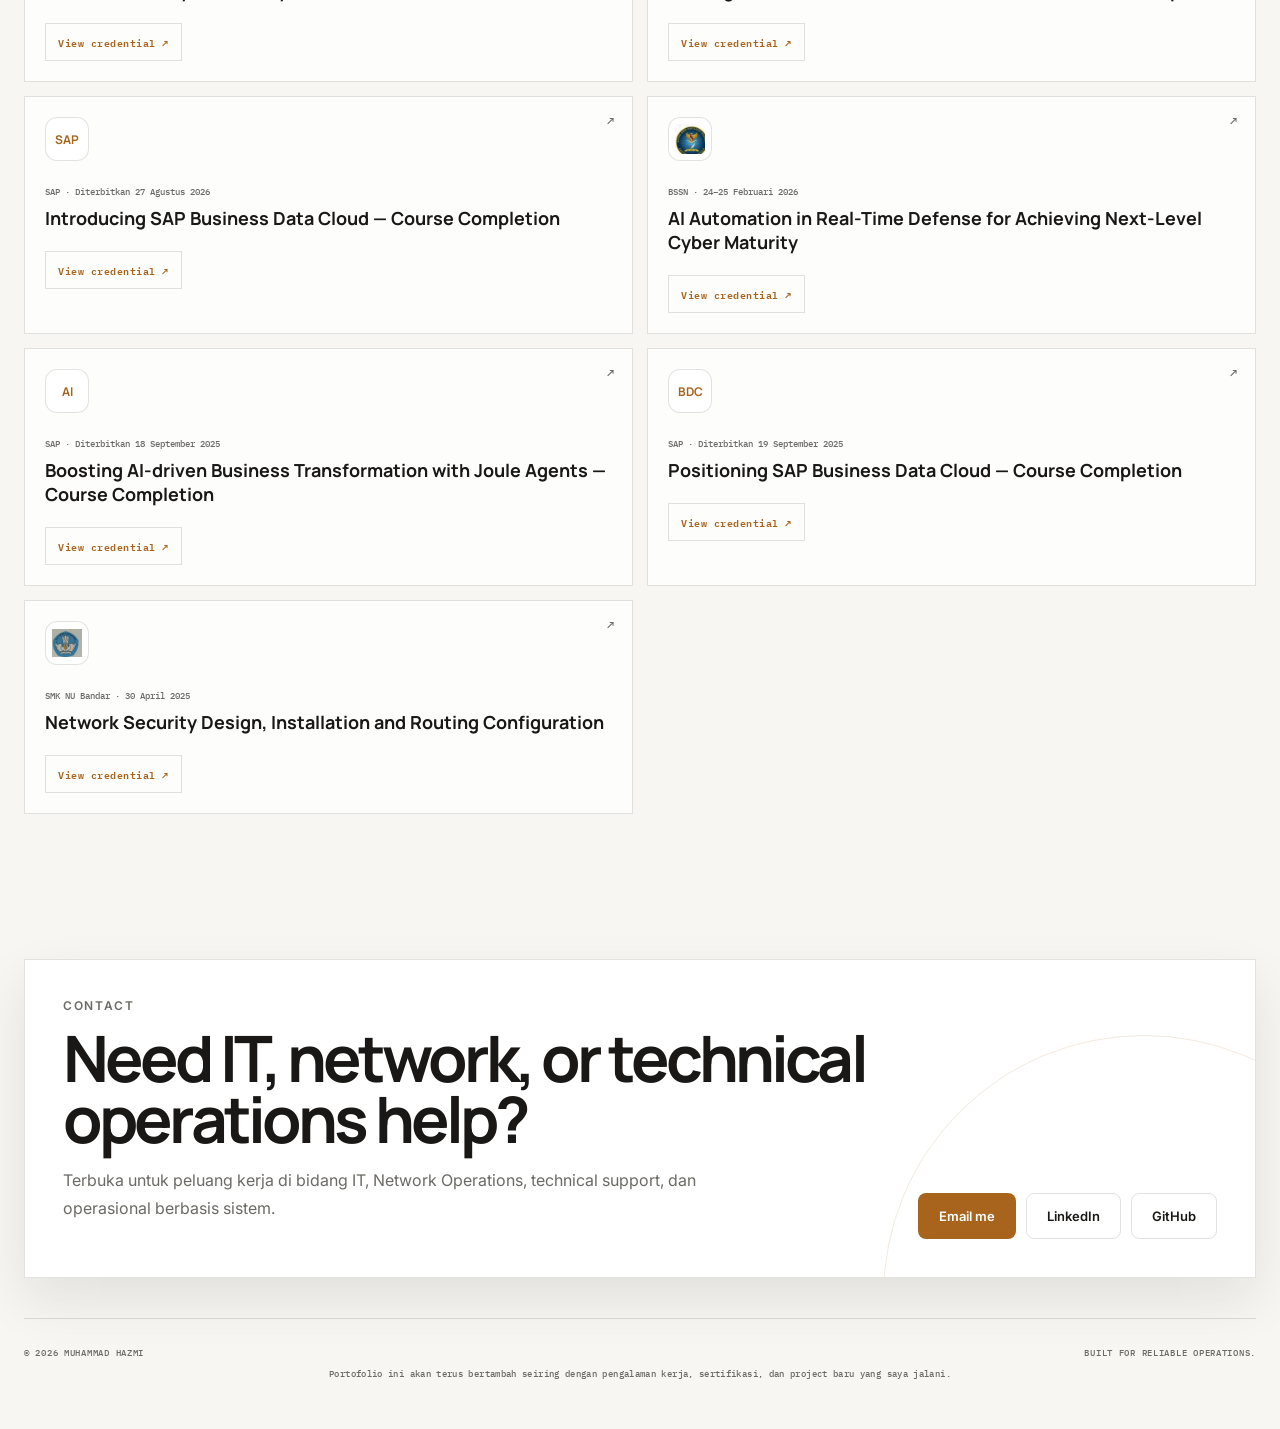
==== commit dd06cb35: "Update index.html" ====
--- a/index.html
+++ b/index.html
@@ -6,139 +6,505 @@
 <meta name="theme-color" content="#f7f6f3">
 <meta name="description" content="Muhammad Hazmi — IT & Network Operations portfolio.">
 <title>Muhammad Hazmi — IT & Network Operations</title>
+
 <link rel="icon" type="image/svg+xml" href="favicon.svg">
 <link rel="alternate icon" href="favicon.svg">
 <link rel="apple-touch-icon" href="favicon.svg">
+
 <link rel="preconnect" href="https://fonts.googleapis.com">
 <link rel="preconnect" href="https://fonts.gstatic.com" crossorigin>
 <link href="https://fonts.googleapis.com/css2?family=IBM+Plex+Mono:wght@400;500&family=Inter:wght@400;500;600;700;800&family=Manrope:wght@600;700;800&display=swap" rel="stylesheet">
+
 <link rel="stylesheet" href="styles.css?v=6">
-=======
-<link rel="stylesheet" href="styles.css?v=5">
-<script>try{var t=localStorage.getItem('hz-theme')||'light';document.documentElement.setAttribute('data-theme',t)}catch(e){}</script>
+
+<script>
+try {
+  const savedTheme = localStorage.getItem('hz-theme') || 'light';
+  document.documentElement.setAttribute('data-theme', savedTheme);
+} catch (error) {
+  // localStorage may be unavailable in restricted browsing modes.
+}
+</script>
 </head>
+
 <body>
-<div class="ambient ambient-a"></div><div class="ambient ambient-b"></div>
+
+<div class="ambient ambient-a"></div>
+<div class="ambient ambient-b"></div>
 <div class="scroll-progress" id="scrollProgress"></div>
-<div class="transition-layer" id="transitionLayer"><span>SWITCHING MODE</span></div>
+<div class="transition-layer" id="transitionLayer">
+  <span>SWITCHING MODE</span>
+</div>
 
 <header class="topbar">
-  <div class="brandline"><span>Hazmi — Operations</span><small>IT · NETWORK · SYSTEMS</small></div>
+  <div class="brandline">
+    <span>Hazmi — Operations</span>
+    <small>IT · NETWORK · SYSTEMS</small>
+  </div>
+
   <div class="top-actions">
     <button class="mode-switch active" data-mode="gui">GUI</button>
     <button class="mode-switch" data-mode="terminal">TERMINAL</button>
-    <a href="https://github.com/Mhazmii" target="_blank" rel="noreferrer" aria-label="GitHub"><svg viewBox="0 0 24 24" width="16" height="16" fill="currentColor"><path d="M12 2C6.48 2 2 6.58 2 12.25c0 4.53 2.87 8.37 6.84 9.73.5.1.68-.22.68-.5v-1.94c-2.78.62-3.37-1.36-3.37-1.36-.46-1.19-1.11-1.51-1.11-1.51-.91-.64.07-.62.07-.62 1 .07 1.53 1.05 1.53 1.05.89 1.56 2.34 1.11 2.91.85.09-.66.35-1.11.63-1.37-2.22-.26-4.56-1.14-4.56-5.07 0-1.12.39-2.03 1.03-2.75-.1-.26-.45-1.31.1-2.72 0 0 .84-.28 2.75 1.05a9.3 9.3 0 0 1 5 0c1.91-1.33 2.75-1.05 2.75-1.05.55 1.41.2 2.46.1 2.72.64.72 1.03 1.63 1.03 2.75 0 3.94-2.34 4.8-4.57 5.06.36.32.68.95.68 1.92v2.85c0 .28.18.61.69.5A10.26 10.26 0 0 0 22 12.25C22 6.58 17.52 2 12 2Z"/></svg></a>
-    <a href="https://www.linkedin.com/in/muhammadhazmii" target="_blank" rel="noreferrer" aria-label="LinkedIn"><svg viewBox="0 0 24 24" width="16" height="16" fill="currentColor"><path d="M6.94 8.5H3.56V20.5H6.94V8.5ZM5.25 3.5A1.96 1.96 0 1 0 5.28 7.42 1.96 1.96 0 0 0 5.25 3.5ZM20.5 20.5H17.13V14.31C17.13 12.83 16.6 11.82 15.28 11.82C14.28 11.82 13.68 12.5 13.42 13.15C13.32 13.39 13.3 13.72 13.3 14.06V20.5H9.92S9.97 9.45 9.92 8.5H13.3V9.98C13.75 9.29 14.55 8.3 16.58 8.3C19.1 8.3 20.5 9.96 20.5 13.5V20.5Z"/></svg></a>
-    <a href="mailto:muhhazmi69@gmail.com" aria-label="Email"><svg viewBox="0 0 24 24" width="16" height="16" fill="none" stroke="currentColor" stroke-width="1.8"><rect x="3" y="5" width="18" height="14" rx="2"/><path d="m4 6.5 8 6 8-6"/></svg></a>
+
+    <a href="https://github.com/Mhazmii" target="_blank" rel="noreferrer" aria-label="GitHub">
+      <svg viewBox="0 0 24 24" width="16" height="16" fill="currentColor">
+        <path d="M12 2C6.48 2 2 6.58 2 12.25c0 4.53 2.87 8.37 6.84 9.73.5.1.68-.22.68-.5v-1.94c-2.78.62-3.37-1.36-3.37-1.36-.46-1.19-1.11-1.51-1.11-1.51-.91-.64.07-.62.07-.62 1 .07 1.53 1.05 1.53 1.05.89 1.56 2.34 1.11 2.91.85.09-.66.35-1.11.63-1.37-2.22-.26-4.56-1.14-4.56-5.07 0-1.12.39-2.03 1.03-2.75-.1-.26-.45-1.31.1-2.72 0 0 .84-.28 2.75 1.05a9.3 9.3 0 0 1 5 0c1.91-1.33 2.75-1.05 2.75-1.05.55 1.41.2 2.46.1 2.72.64.72 1.03 1.63 1.03 2.75 0 3.94-2.34 4.8-4.57 5.06.36.32.68.95.68 1.92v2.85c0 .28.18.61.69.5A10.26 10.26 0 0 0 22 12.25C22 6.58 17.52 2 12 2Z"/>
+      </svg>
+    </a>
+
+    <a href="https://www.linkedin.com/in/muhammadhazmii" target="_blank" rel="noreferrer" aria-label="LinkedIn">
+      <svg viewBox="0 0 24 24" width="16" height="16" fill="currentColor">
+        <path d="M6.94 8.5H3.56V20.5H6.94V8.5ZM5.25 3.5A1.96 1.96 0 1 0 5.28 7.42 1.96 1.96 0 0 0 5.25 3.5ZM20.5 20.5H17.13V14.31C17.13 12.83 16.6 11.82 15.28 11.82C14.28 11.82 13.68 12.5 13.42 13.15C13.32 13.39 13.3 13.72 13.3 14.06V20.5H9.92S9.97 9.45 9.92 8.5H13.3V9.98C13.75 9.29 14.55 8.3 16.58 8.3C19.1 8.3 20.5 9.96 20.5 13.5V20.5Z"/>
+      </svg>
+    </a>
+
+    <a href="mailto:muhhazmi69@gmail.com" aria-label="Email">
+      <svg viewBox="0 0 24 24" width="16" height="16" fill="none" stroke="currentColor" stroke-width="1.8">
+        <rect x="3" y="5" width="18" height="14" rx="2"/>
+        <path d="m4 6.5 8 6 8-6"/>
+      </svg>
+    </a>
+
     <button class="theme-toggle" id="themeToggle" type="button" aria-label="Toggle light / dark mode">
-      <svg class="icon-moon" viewBox="0 0 24 24" fill="none" stroke="currentColor" stroke-width="1.8" stroke-linecap="round" stroke-linejoin="round"><path d="M21 12.6A9 9 0 1 1 11.4 3a7 7 0 0 0 9.6 9.6Z"/></svg>
-      <svg class="icon-sun" viewBox="0 0 24 24" fill="none" stroke="currentColor" stroke-width="1.8" stroke-linecap="round" stroke-linejoin="round"><circle cx="12" cy="12" r="4.2"/><path d="M12 2.5v2.4M12 19.1v2.4M4.2 4.2l1.7 1.7M18.1 18.1l1.7 1.7M2.5 12h2.4M19.1 12h2.4M4.2 19.8l1.7-1.7M18.1 5.9l1.7-1.7"/></svg>
+      <svg class="icon-moon" viewBox="0 0 24 24" fill="none" stroke="currentColor" stroke-width="1.8" stroke-linecap="round" stroke-linejoin="round">
+        <path d="M21 12.6A9 9 0 1 1 11.4 3a7 7 0 0 0 9.6 9.6Z"/>
+      </svg>
+
+      <svg class="icon-sun" viewBox="0 0 24 24" fill="none" stroke="currentColor" stroke-width="1.8" stroke-linecap="round" stroke-linejoin="round">
+        <circle cx="12" cy="12" r="4.2"/>
+        <path d="M12 2.5v2.4M12 19.1v2.4M4.2 4.2l1.7 1.7M18.1 18.1l1.7 1.7M2.5 12h2.4M19.1 12h2.4M4.2 19.8l1.7-1.7M18.1 5.9l1.7-1.7"/>
+      </svg>
     </button>
   </div>
 </header>
 
 <section class="gui-mode" id="guiMode">
+
   <nav class="nav">
     <a class="wordmark" href="#home">Hazmi</a>
+
     <div class="nav-links" id="navLinks">
-      <a href="#home">Home</a><a href="#live">Live Ops</a><a href="#stack">Stack</a><a href="#work">Work</a><a href="#architecture">Architecture</a><a href="#experience">Experience</a><a href="#certifications">Certifications</a><a href="#contact">Contact</a>
+      <a href="#home">Home</a>
+      <a href="#live">Live Ops</a>
+      <a href="#stack">Stack</a>
+      <a href="#work">Work</a>
+      <a href="#architecture">Architecture</a>
+      <a href="#experience">Experience</a>
+      <a href="#certifications">Certifications</a>
+      <a href="#contact">Contact</a>
     </div>
+
     <button class="nav-menu" id="navMenu">MENU</button>
   </nav>
 
   <main>
+
+    <!-- HERO -->
     <section class="hero section" id="home">
       <div class="hero-grid">
+
         <div class="hero-copy reveal">
           <div class="eyebrow">IT / NETWORK OPERATIONS</div>
+
           <h1>Built for<br><span>uptime.</span></h1>
+
           <p class="hero-title">Muhammad Hazmi</p>
           <p class="hero-lead">I keep devices, networks, systems, and users running.</p>
-          <p class="hero-sub">Berpengalaman menangani operasional teknologi di lingkungan manufaktur — perangkat, jaringan, sistem, dan dukungan pengguna. Terbiasa troubleshooting cepat dan berorientasi pada kestabilan operasional.</p>
-          <div class="hero-meta"><span>Batang, Jawa Tengah</span><span class="status"><i></i> Open to opportunities</span></div>
-          <div class="hero-actions"><a class="btn primary" href="#work">Explore work</a><button class="btn ghost" data-mode="terminal">Open terminal</button><a class="btn line" href="CV_MuhammadHazmi.pdf" download>Download CV</a></div>
-        </div>
+
+          <p class="hero-sub">
+            Berpengalaman menangani operasional teknologi di lingkungan manufaktur
+            — perangkat, jaringan, sistem, dan dukungan pengguna.
+            Terbiasa troubleshooting cepat dan berorientasi pada kestabilan operasional.
+          </p>
+
+          <div class="hero-meta">
+            <span>Batang, Jawa Tengah</span>
+            <span class="status"><i></i> Open to opportunities</span>
+          </div>
+
+          <div class="hero-actions">
+            <a class="btn primary" href="#work">Explore work</a>
+            <button class="btn ghost" data-mode="terminal">Open terminal</button>
+            <a class="btn line" href="CV_MuhammadHazmi.pdf" download>Download CV</a>
+          </div>
+        </div>
+
         <div class="hero-visual reveal delay-2" id="heroVisual">
           <div class="hero-photo-frame">
             <img src="profile-photo.png" alt="Muhammad Hazmi">
           </div>
-          <div class="hero-card card-a"><small>FIELD PROFILE</small><strong>IT / NETWORK</strong><span>SUPPORT · OPS · TROUBLESHOOTING</span></div>
-          <div class="hero-card card-b"><small>CURRENT ROLE</small><strong>IT HARDWARE</strong><span>YIH YOU FOOTWEAR</span></div>
-        </div>
+
+          <div class="hero-card card-a">
+            <small>FIELD PROFILE</small>
+            <strong>IT / NETWORK</strong>
+            <span>SUPPORT · OPS · TROUBLESHOOTING</span>
+          </div>
+
+          <div class="hero-card card-b">
+            <small>CURRENT ROLE</small>
+            <strong>IT HARDWARE</strong>
+            <span>YIH YOU FOOTWEAR</span>
+          </div>
+        </div>
+
       </div>
     </section>
 
+    <!-- LIVE OPERATIONS -->
     <section class="section" id="live">
-  <div class="section-head reveal"><div><div class="eyebrow">LIVE OPERATIONS</div><h2>Activity, reliability &amp; incidents</h2><p>Grafik aktivitas 90 hari terakhir. Klik marker merah untuk detail insiden.</p></div><div class="live-clock" id="liveClock">--:--:--</div></div>
-  <div class="live-shell reveal delay-1">
-    <div class="live-top"><div><strong>Operational activity rail</strong><span id="liveDateLabel">--</span></div><div class="live-badge"><i></i> LIVE / TODAY</div></div>
-    <div class="activity-wrap"><div class="activity-grid" id="activityGrid"></div></div>
-    <div class="activity-axis"><span id="axisStart">90 DAYS AGO</span><span>DAY BY DAY</span><span>TODAY</span></div>
-    <div class="activity-legend"><span><i class="dot-normal"></i>Normal activity</span><span><i class="dot-incident"></i>Incident</span><span><i class="dot-event"></i>Project / planned</span></div>
-    <div class="metric-row">
-      <div class="metric"><small>SUPPORTED DEVICES</small><strong data-count="200">0<span>+</span></strong><span>preventive maintenance scope</span></div>
-      <div class="metric"><small>DAILY RESOLUTION</small><strong data-count="95">0<span>%</span></strong><span>technical issues reported in CV</span></div>
-      <div class="metric"><small>ACTIVE ROLE</small><strong>2026</strong><span>IT Hardware · current</span></div>
-      <div class="metric"><small>SUPPORT DOMAINS</small><strong>06</strong><span>hardware · network · ERP · NAS · security · users</span></div>
-    </div>
-  </div>
-</section>
-
+
+      <div class="section-head reveal">
+        <div>
+          <div class="eyebrow">LIVE OPERATIONS</div>
+          <h2>Activity, reliability &amp; incidents</h2>
+          <p>Grafik aktivitas 90 hari terakhir. Klik marker merah untuk detail insiden.</p>
+        </div>
+
+        <div class="live-clock" id="liveClock">--:--:--</div>
+      </div>
+
+      <div class="live-shell reveal delay-1">
+
+        <div class="live-top">
+          <div>
+            <strong>Operational activity rail</strong>
+            <span id="liveDateLabel">--</span>
+          </div>
+
+          <div class="live-badge">
+            <i></i> LIVE / TODAY
+          </div>
+        </div>
+
+        <div class="activity-wrap">
+          <div class="activity-grid" id="activityGrid"></div>
+        </div>
+
+        <div class="activity-axis">
+          <span id="axisStart">90 DAYS AGO</span>
+          <span>DAY BY DAY</span>
+          <span>TODAY</span>
+        </div>
+
+        <div class="activity-legend">
+          <span><i class="dot-normal"></i>Normal activity</span>
+          <span><i class="dot-incident"></i>Incident</span>
+          <span><i class="dot-event"></i>Project / planned</span>
+        </div>
+
+        <div class="metric-row">
+
+          <div class="metric">
+            <small>SUPPORTED DEVICES</small>
+            <strong data-count="200">0<span>+</span></strong>
+            <span>preventive maintenance scope</span>
+          </div>
+
+          <div class="metric">
+            <small>DAILY RESOLUTION</small>
+            <strong data-count="95">0<span>%</span></strong>
+            <span>technical issues reported in CV</span>
+          </div>
+
+          <div class="metric">
+            <small>ACTIVE ROLE</small>
+            <strong>2026</strong>
+            <span>IT Hardware · current</span>
+          </div>
+
+          <div class="metric">
+            <small>SUPPORT DOMAINS</small>
+            <strong>06</strong>
+            <span>hardware · network · ERP · NAS · security · users</span>
+          </div>
+
+        </div>
+      </div>
+    </section>
+
+    <!-- STACK -->
     <section class="section" id="stack">
-  <div class="section-head reveal"><div><div class="eyebrow">FIELD TOOLKIT</div><h2>Tools I use in the field</h2></div></div>
-  <div class="tool-filters reveal" id="toolFilters"></div>
-  <div class="tool-wall reveal delay-1" id="toolWall"></div>
-  <div class="tool-popover" id="toolPopover"></div>
-</section>
-
+      <div class="section-head reveal">
+        <div>
+          <div class="eyebrow">FIELD TOOLKIT</div>
+          <h2>Tools I use in the field</h2>
+        </div>
+      </div>
+
+      <div class="tool-filters reveal" id="toolFilters"></div>
+      <div class="tool-wall reveal delay-1" id="toolWall"></div>
+      <div class="tool-popover" id="toolPopover"></div>
+    </section>
+
+    <!-- WORK -->
     <section class="section" id="work">
-  <div class="section-head reveal"><div><div class="eyebrow">SELECTED WORK</div><h2>Operational work, backed by evidence.</h2><p>Workstream yang diambil dari pengalaman kerja nyata. Setiap record punya foto lapangan sebagai bukti pengerjaan.</p></div></div>
-  <div class="work-filters reveal" id="workFilters"></div>
-  <div class="work-grid reveal delay-1" id="workGrid">
-    <article class="work-card large" data-cat="project"><div class="work-meta"><span>01 / PROJECT</span><span>FO 24 CORE</span></div><h3>Fiber Optic 24 Core<br>Backbone Project</h3><p>Pemasangan dan penyambungan kabel fiber optic 24 core untuk backbone jaringan antar gedung — penggalian jalur, terminasi ODF, splicing, sampai pengukuran redaman.</p><div class="work-rail"><span>FIBER OPTIC</span><span>ODF</span><span>SPLICING</span><span>REDAMAN</span></div><button class="work-action" data-detail="fo">Open workstream ↗</button></article>
-    <article class="work-card task-card" data-cat="infrastructure"><div class="work-meta"><span>02 / INFRASTRUCTURE</span><span>CCTV</span></div><h3>CCTV<br>Configuration</h3><p>Konfigurasi IP address dan setup kamera CCTV untuk integrasi ke sistem monitoring.</p><button class="work-action" data-detail="cctv">Open workstream ↗</button></article>
-    <article class="work-card task-card" data-cat="network"><div class="work-meta"><span>03 / NETWORK</span><span>MIKROTIK</span></div><h3>MikroTik &amp;<br>Network Monitoring</h3><p>Monitoring koneksi jaringan via MikroTik (Netwatch) dan konfigurasi VLAN pada switch.</p><button class="work-action" data-detail="network">Open workstream ↗</button></article>
-    <article class="work-card task-card" data-cat="infrastructure"><div class="work-meta"><span>04 / INFRASTRUCTURE</span><span>SERVER</span></div><h3>Server Setup</h3><p>Instalasi dan konfigurasi awal server — rack mounting, kabel manajemen, dan koneksi jaringan dasar.</p><button class="work-action" data-detail="server">Open workstream ↗</button></article>
-    <article class="work-card task-card" data-cat="infrastructure"><div class="work-meta"><span>05 / INFRASTRUCTURE</span><span>ISP</span></div><h3>ISP Migration<br>Activation</h3><p>Aktivasi dan migrasi perpindahan layanan ISP — instalasi ulang koneksi dan pengujian konektivitas.</p><button class="work-action" data-detail="isp">Open workstream ↗</button></article>
-    <article class="work-card task-card" data-cat="network"><div class="work-meta"><span>06 / NETWORK</span><span>PORT</span></div><h3>Port<br>Configuration</h3><p>Konfigurasi port pada perangkat jaringan/firewall untuk kebutuhan akses dan segmentasi.</p><button class="work-action" data-detail="port">Open workstream ↗</button></article>
-    <article class="work-card task-card" data-cat="system"><div class="work-meta"><span>07 / SYSTEM</span><span>ERP</span></div><h3>SAP — Print PO<br>Troubleshooting</h3><p>Troubleshooting SAP yang tidak bisa print Purchase Order (PO) — cek printer, driver, spool, dan koneksi sistem.</p><button class="work-action" data-detail="sappo">Open workstream ↗</button></article>
-    <article class="work-card task-card" data-cat="system"><div class="work-meta"><span>08 / SYSTEM</span><span>ERP</span></div><h3>SAP — Input<br>Data Error</h3><p>Troubleshooting error SAP saat input data — pengecekan reservation, movement type, dan data transaksi.</p><button class="work-action" data-detail="sapdata">Open workstream ↗</button></article>
-    <article class="work-card task-card" data-cat="system"><div class="work-meta"><span>09 / SYSTEM</span><span>QMS</span></div><h3>QMS — Document<br>Control Troubleshooting</h3><p>Troubleshooting sistem QMS (document control) — akses login, koneksi ke server lokal, dan kendala pengguna.</p><button class="work-action" data-detail="qms">Open workstream ↗</button></article>
-    <article class="work-card task-card" data-cat="maintenance"><div class="work-meta"><span>10 / MAINTENANCE</span><span>PRINTER</span></div><h3>Servis<br>Printer</h3><p>Bongkar dan servis printer — pengecekan cartridge, selang tinta, dan mekanisme print head.</p><button class="work-action" data-detail="printer">Open workstream ↗</button></article>
-    <article class="work-card task-card" data-cat="maintenance"><div class="work-meta"><span>11 / MAINTENANCE</span><span>LAPTOP</span></div><h3>Servis<br>Laptop</h3><p>Bongkar laptop untuk troubleshooting hardware — pengecekan motherboard, fan, dan komponen internal.</p><button class="work-action" data-detail="laptop">Open workstream ↗</button></article>
-    <article class="work-card task-card" data-cat="maintenance"><div class="work-meta"><span>12 / MAINTENANCE</span><span>CLEANING</span></div><h3>Cleaning<br>Laptop</h3><p>Pembersihan menyeluruh bagian dalam laptop — fan, heatsink, dan komponen dari debu untuk mencegah overheat.</p><button class="work-action" data-detail="cleaning">Open workstream ↗</button></article>
-    <article class="work-card task-card" data-cat="maintenance"><div class="work-meta"><span>13 / MAINTENANCE</span><span>RAM</span></div><h3>Ganti RAM</h3><p>Upgrade/penggantian RAM pada PC/laptop untuk peningkatan performa.</p><button class="work-action" data-detail="ram">Open workstream ↗</button></article>
-    <article class="work-card task-card" data-cat="project"><div class="work-meta"><span>14 / PROJECT</span><span>HOME LAB</span></div><h3>Mini Server (STB)<br>Home Lab</h3><p>Project pribadi root mini server rumahan menggunakan perangkat STB bekas untuk kebutuhan home lab.</p><button class="work-action" data-detail="stb">Open workstream ↗</button></article>
-    <article class="work-card task-card" data-cat="project"><div class="work-meta"><span>15 / PROJECT</span><span>RELOCATION</span></div><h3>Server Room<br>Relocation</h3><p>Relokasi ruang server dengan downtime terencana — seluruh server dan jaringan dimatikan sementara, sampai layanan kembali normal.</p><button class="work-action" data-detail="relocation">Open workstream ↗</button></article>
-  </div>
-</section>
-
+
+      <div class="section-head reveal">
+        <div>
+          <div class="eyebrow">SELECTED WORK</div>
+          <h2>Operational work, backed by evidence.</h2>
+          <p>
+            Workstream yang diambil dari pengalaman kerja nyata.
+            Setiap record punya foto lapangan sebagai bukti pengerjaan.
+          </p>
+        </div>
+      </div>
+
+      <div class="work-filters reveal" id="workFilters"></div>
+
+      <div class="work-grid reveal delay-1" id="workGrid">
+
+        <article class="work-card large" data-cat="project">
+          <div class="work-meta">
+            <span>01 / PROJECT</span>
+            <span>FO 24 CORE</span>
+          </div>
+
+          <h3>Fiber Optic 24 Core<br>Backbone Project</h3>
+
+          <p>
+            Pemasangan dan penyambungan kabel fiber optic 24 core untuk backbone jaringan antar gedung
+            — penggalian jalur, terminasi ODF, splicing, sampai pengukuran redaman.
+          </p>
+
+          <div class="work-rail">
+            <span>FIBER OPTIC</span>
+            <span>ODF</span>
+            <span>SPLICING</span>
+            <span>REDAMAN</span>
+          </div>
+
+          <button class="work-action" data-detail="fo">Open workstream ↗</button>
+        </article>
+
+        <article class="work-card task-card" data-cat="infrastructure">
+          <div class="work-meta">
+            <span>02 / INFRASTRUCTURE</span>
+            <span>CCTV</span>
+          </div>
+          <h3>CCTV<br>Configuration</h3>
+          <p>Konfigurasi IP address dan setup kamera CCTV untuk integrasi ke sistem monitoring.</p>
+          <button class="work-action" data-detail="cctv">Open workstream ↗</button>
+        </article>
+
+        <article class="work-card task-card" data-cat="network">
+          <div class="work-meta">
+            <span>03 / NETWORK</span>
+            <span>MIKROTIK</span>
+          </div>
+          <h3>MikroTik &amp;<br>Network Monitoring</h3>
+          <p>Monitoring koneksi jaringan via MikroTik (Netwatch) dan konfigurasi VLAN pada switch.</p>
+          <button class="work-action" data-detail="network">Open workstream ↗</button>
+        </article>
+
+        <article class="work-card task-card" data-cat="infrastructure">
+          <div class="work-meta">
+            <span>04 / INFRASTRUCTURE</span>
+            <span>SERVER</span>
+          </div>
+          <h3>Server Setup</h3>
+          <p>Instalasi dan konfigurasi awal server — rack mounting, kabel manajemen, dan koneksi jaringan dasar.</p>
+          <button class="work-action" data-detail="server">Open workstream ↗</button>
+        </article>
+
+        <article class="work-card task-card" data-cat="infrastructure">
+          <div class="work-meta">
+            <span>05 / INFRASTRUCTURE</span>
+            <span>ISP</span>
+          </div>
+          <h3>ISP Migration<br>Activation</h3>
+          <p>Aktivasi dan migrasi perpindahan layanan ISP — instalasi ulang koneksi dan pengujian konektivitas.</p>
+          <button class="work-action" data-detail="isp">Open workstream ↗</button>
+        </article>
+
+        <article class="work-card task-card" data-cat="network">
+          <div class="work-meta">
+            <span>06 / NETWORK</span>
+            <span>PORT</span>
+          </div>
+          <h3>Port<br>Configuration</h3>
+          <p>Konfigurasi port pada perangkat jaringan/firewall untuk kebutuhan akses dan segmentasi.</p>
+          <button class="work-action" data-detail="port">Open workstream ↗</button>
+        </article>
+
+        <article class="work-card task-card" data-cat="system">
+          <div class="work-meta">
+            <span>07 / SYSTEM</span>
+            <span>ERP</span>
+          </div>
+          <h3>SAP — Print PO<br>Troubleshooting</h3>
+          <p>Troubleshooting SAP yang tidak bisa print Purchase Order (PO) — cek printer, driver, spool, dan koneksi sistem.</p>
+          <button class="work-action" data-detail="sappo">Open workstream ↗</button>
+        </article>
+
+        <article class="work-card task-card" data-cat="system">
+          <div class="work-meta">
+            <span>08 / SYSTEM</span>
+            <span>ERP</span>
+          </div>
+          <h3>SAP — Input<br>Data Error</h3>
+          <p>Troubleshooting error SAP saat input data — pengecekan reservation, movement type, dan data transaksi.</p>
+          <button class="work-action" data-detail="sapdata">Open workstream ↗</button>
+        </article>
+
+        <article class="work-card task-card" data-cat="system">
+          <div class="work-meta">
+            <span>09 / SYSTEM</span>
+            <span>QMS</span>
+          </div>
+          <h3>QMS — Document<br>Control Troubleshooting</h3>
+          <p>Troubleshooting sistem QMS (document control) — akses login, koneksi ke server lokal, dan kendala pengguna.</p>
+          <button class="work-action" data-detail="qms">Open workstream ↗</button>
+        </article>
+
+        <article class="work-card task-card" data-cat="maintenance">
+          <div class="work-meta">
+            <span>10 / MAINTENANCE</span>
+            <span>PRINTER</span>
+          </div>
+          <h3>Servis<br>Printer</h3>
+          <p>Bongkar dan servis printer — pengecekan cartridge, selang tinta, dan mekanisme print head.</p>
+          <button class="work-action" data-detail="printer">Open workstream ↗</button>
+        </article>
+
+        <article class="work-card task-card" data-cat="maintenance">
+          <div class="work-meta">
+            <span>11 / MAINTENANCE</span>
+            <span>LAPTOP</span>
+          </div>
+          <h3>Servis<br>Laptop</h3>
+          <p>Bongkar laptop untuk troubleshooting hardware — pengecekan motherboard, fan, dan komponen internal.</p>
+          <button class="work-action" data-detail="laptop">Open workstream ↗</button>
+        </article>
+
+        <article class="work-card task-card" data-cat="maintenance">
+          <div class="work-meta">
+            <span>12 / MAINTENANCE</span>
+            <span>CLEANING</span>
+          </div>
+          <h3>Cleaning<br>Laptop</h3>
+          <p>Pembersihan menyeluruh bagian dalam laptop — fan, heatsink, dan komponen dari debu untuk mencegah overheat.</p>
+          <button class="work-action" data-detail="cleaning">Open workstream ↗</button>
+        </article>
+
+        <article class="work-card task-card" data-cat="maintenance">
+          <div class="work-meta">
+            <span>13 / MAINTENANCE</span>
+            <span>RAM</span>
+          </div>
+          <h3>Ganti RAM</h3>
+          <p>Upgrade/penggantian RAM pada PC/laptop untuk peningkatan performa.</p>
+          <button class="work-action" data-detail="ram">Open workstream ↗</button>
+        </article>
+
+        <article class="work-card task-card" data-cat="project">
+          <div class="work-meta">
+            <span>14 / PROJECT</span>
+            <span>HOME LAB</span>
+          </div>
+          <h3>Mini Server (STB)<br>Home Lab</h3>
+          <p>Project pribadi root mini server rumahan menggunakan perangkat STB bekas untuk kebutuhan home lab.</p>
+          <button class="work-action" data-detail="stb">Open workstream ↗</button>
+        </article>
+
+        <article class="work-card task-card" data-cat="project">
+          <div class="work-meta">
+            <span>15 / PROJECT</span>
+            <span>RELOCATION</span>
+          </div>
+          <h3>Server Room<br>Relocation</h3>
+          <p>Relokasi ruang server dengan downtime terencana — seluruh server dan jaringan dimatikan sementara, sampai layanan kembali normal.</p>
+          <button class="work-action" data-detail="relocation">Open workstream ↗</button>
+        </article>
+
+      </div>
+    </section>
+
+    <!-- NETWORK ARCHITECTURE -->
     <section class="section" id="architecture">
+
       <div class="section-head reveal">
         <div>
           <div class="eyebrow">NETWORK ARCHITECTURE</div>
           <h2>How the network flows.</h2>
           <p>Reference topology multi-gedung dengan VLAN segmentation — dari internet sampai ke perangkat akhir.</p>
         </div>
-        
       </div>
 
       <div class="netmap reveal delay-1">
 
         <div class="netmap-top">
+
           <div class="netmap-flow">
-            <div class="netmap-node"><span class="netmap-icon"><svg viewBox="0 0 24 24" fill="none" stroke="currentColor" stroke-width="1.6"><path d="M7 18h10.5a3.5 3.5 0 0 0 .4-6.98A5.5 5.5 0 0 0 7.6 9.6 3.8 3.8 0 0 0 7 18Z"/></svg></span><strong>Internet</strong></div>
+
+            <div class="netmap-node">
+              <span class="netmap-icon">
+                <svg viewBox="0 0 24 24" fill="none" stroke="currentColor" stroke-width="1.6">
+                  <path d="M7 18h10.5a3.5 3.5 0 0 0 .4-6.98A5.5 5.5 0 0 0 7.6 9.6 3.8 3.8 0 0 0 7 18Z"/>
+                </svg>
+              </span>
+              <strong>Internet</strong>
+            </div>
+
             <div class="netmap-arrow">→</div>
-            <div class="netmap-node"><span class="netmap-icon"><svg viewBox="0 0 24 24" fill="none" stroke="currentColor" stroke-width="1.6"><rect x="3" y="8" width="18" height="8" rx="1.5"/><path d="M7 8V6a2 2 0 0 1 2-2M17 8V6a2 2 0 0 0-2-2"/><circle cx="7" cy="12" r=".6" fill="currentColor" stroke="none"/><circle cx="10" cy="12" r=".6" fill="currentColor" stroke="none"/></svg></span><strong>ISP</strong><small>Bridge / DHCP</small></div>
+
+            <div class="netmap-node">
+              <span class="netmap-icon">
+                <svg viewBox="0 0 24 24" fill="none" stroke="currentColor" stroke-width="1.6">
+                  <rect x="3" y="8" width="18" height="8" rx="1.5"/>
+                  <path d="M7 8V6a2 2 0 0 1 2-2M17 8V6a2 2 0 0 0-2-2"/>
+                  <circle cx="7" cy="12" r=".6" fill="currentColor" stroke="none"/>
+                  <circle cx="10" cy="12" r=".6" fill="currentColor" stroke="none"/>
+                </svg>
+              </span>
+              <strong>ISP</strong>
+              <small>Bridge / DHCP</small>
+            </div>
+
             <div class="netmap-arrow">→</div>
-            <div class="netmap-node"><span class="netmap-icon"><svg viewBox="0 0 24 24" fill="none" stroke="currentColor" stroke-width="1.6"><rect x="3" y="7" width="18" height="10" rx="1.5"/><path d="M7 7V5M11 7V5M15 7V5M19 7V5"/><circle cx="17" cy="13.5" r="1"/></svg></span><strong>MikroTik</strong><small>Router / Firewall / DHCP / VLAN</small></div>
+
+            <div class="netmap-node">
+              <span class="netmap-icon">
+                <svg viewBox="0 0 24 24" fill="none" stroke="currentColor" stroke-width="1.6">
+                  <rect x="3" y="7" width="18" height="10" rx="1.5"/>
+                  <path d="M7 7V5M11 7V5M15 7V5M19 7V5"/>
+                  <circle cx="17" cy="13.5" r="1"/>
+                </svg>
+              </span>
+              <strong>MikroTik</strong>
+              <small>Router / Firewall / DHCP / VLAN</small>
+            </div>
+
             <div class="netmap-arrow">→</div>
-            <div class="netmap-node"><span class="netmap-icon"><svg viewBox="0 0 24 24" fill="none" stroke="currentColor" stroke-width="1.6"><path d="M4 8h16M4 12h16M4 16h16"/></svg></span><strong>Trunk 802.1Q</strong><small>10, 20, 30, 40, 50, 60, 70</small></div>
+
+            <div class="netmap-node">
+              <span class="netmap-icon">
+                <svg viewBox="0 0 24 24" fill="none" stroke="currentColor" stroke-width="1.6">
+                  <path d="M4 8h16M4 12h16M4 16h16"/>
+                </svg>
+              </span>
+              <strong>Trunk 802.1Q</strong>
+              <small>10, 20, 30, 40, 50, 60, 70</small>
+            </div>
+
             <div class="netmap-arrow">→</div>
-            <div class="netmap-node"><span class="netmap-icon"><svg viewBox="0 0 24 24" fill="none" stroke="currentColor" stroke-width="1.6"><rect x="2" y="8" width="20" height="9" rx="1.5"/><path d="M6 12h.01M9 12h.01M12 12h.01M15 12h.01M18 12h.01" stroke-width="2.4" stroke-linecap="round"/></svg></span><strong>Core Switch</strong><small>Managed</small></div>
-          </div>
+
+            <div class="netmap-node">
+              <span class="netmap-icon">
+                <svg viewBox="0 0 24 24" fill="none" stroke="currentColor" stroke-width="1.6">
+                  <rect x="2" y="8" width="20" height="9" rx="1.5"/>
+                  <path d="M6 12h.01M9 12h.01M12 12h.01M15 12h.01M18 12h.01" stroke-width="2.4" stroke-linecap="round"/>
+                </svg>
+              </span>
+              <strong>Core Switch</strong>
+              <small>Managed</small>
+            </div>
+
+          </div>
+
           <div class="netmap-vlan">
             <div class="netmap-vlan-head">VLAN &amp; SUBNET</div>
+
             <table>
               <tr><td><span class="vtag v10">VLAN 10</span></td><td>Management</td><td>192.168.10.0/24</td></tr>
               <tr><td><span class="vtag v20">VLAN 20</span></td><td>Staff / Office</td><td>192.168.20.0/24</td></tr>
@@ -149,74 +515,324 @@
               <tr><td><span class="vtag v70">VLAN 70</span></td><td>Guest WiFi</td><td>192.168.70.0/24</td></tr>
             </table>
           </div>
-        </div>
-
+
+        </div>
+
+        <!-- NETWORK FEATURES -->
         <div class="netmap-features">
+
           <div class="netmap-feature feature-server">
-            <div class="netmap-feature-head"><span class="vtag v50">VLAN 50</span> SERVER / DATA CENTER</div>
+            <div class="netmap-feature-head">
+              <span class="vtag v50">VLAN 50</span> SERVER / DATA CENTER
+            </div>
+
             <div class="netmap-feature-items">
-              <div><span class="netmap-icon"><svg viewBox="0 0 24 24" fill="none" stroke="currentColor" stroke-width="1.6"><rect x="4" y="3" width="16" height="6" rx="1"/><rect x="4" y="10" width="16" height="6" rx="1"/><rect x="4" y="17" width="16" height="4" rx="1"/><circle cx="7" cy="6" r=".6" fill="currentColor" stroke="none"/><circle cx="7" cy="13" r=".6" fill="currentColor" stroke="none"/></svg></span>Web Portal<small>192.168.50.10</small></div>
-              <div><span class="netmap-icon"><svg viewBox="0 0 24 24" fill="none" stroke="currentColor" stroke-width="1.6"><rect x="4" y="3" width="16" height="6" rx="1"/><rect x="4" y="10" width="16" height="6" rx="1"/><rect x="4" y="17" width="16" height="4" rx="1"/><circle cx="7" cy="6" r=".6" fill="currentColor" stroke="none"/><circle cx="7" cy="13" r=".6" fill="currentColor" stroke="none"/></svg></span>Internal ERP<small>192.168.50.20</small></div>
-              <div><span class="netmap-icon"><svg viewBox="0 0 24 24" fill="none" stroke="currentColor" stroke-width="1.6"><rect x="4" y="3" width="16" height="6" rx="1"/><rect x="4" y="10" width="16" height="6" rx="1"/><rect x="4" y="17" width="16" height="4" rx="1"/><circle cx="7" cy="6" r=".6" fill="currentColor" stroke="none"/><circle cx="7" cy="13" r=".6" fill="currentColor" stroke="none"/></svg></span>Synology NAS<small>192.168.50.30</small></div>
-              <div><span class="netmap-icon"><svg viewBox="0 0 24 24" fill="none" stroke="currentColor" stroke-width="1.6"><rect x="2" y="8" width="20" height="9" rx="1.5"/><path d="M6 12h.01M9 12h.01M12 12h.01M15 12h.01M18 12h.01" stroke-width="2.4" stroke-linecap="round"/></svg></span>Switch Server<small>Access / Trunk 50</small></div>
-            </div>
-          </div>
+
+              <div>
+                <span class="netmap-icon">
+                  <svg viewBox="0 0 24 24" fill="none" stroke="currentColor" stroke-width="1.6">
+                    <rect x="4" y="3" width="16" height="6" rx="1"/>
+                    <rect x="4" y="10" width="16" height="6" rx="1"/>
+                    <rect x="4" y="17" width="16" height="4" rx="1"/>
+                    <circle cx="7" cy="6" r=".6" fill="currentColor" stroke="none"/>
+                    <circle cx="7" cy="13" r=".6" fill="currentColor" stroke="none"/>
+                  </svg>
+                </span>
+                Web Portal
+                <small>192.168.50.10</small>
+              </div>
+
+              <div>
+                <span class="netmap-icon">
+                  <svg viewBox="0 0 24 24" fill="none" stroke="currentColor" stroke-width="1.6">
+                    <rect x="4" y="3" width="16" height="6" rx="1"/>
+                    <rect x="4" y="10" width="16" height="6" rx="1"/>
+                    <rect x="4" y="17" width="16" height="4" rx="1"/>
+                    <circle cx="7" cy="6" r=".6" fill="currentColor" stroke="none"/>
+                    <circle cx="7" cy="13" r=".6" fill="currentColor" stroke="none"/>
+                  </svg>
+                </span>
+                Internal ERP
+                <small>192.168.50.20</small>
+              </div>
+
+              <div>
+                <span class="netmap-icon">
+                  <svg viewBox="0 0 24 24" fill="none" stroke="currentColor" stroke-width="1.6">
+                    <rect x="4" y="3" width="16" height="6" rx="1"/>
+                    <rect x="4" y="10" width="16" height="6" rx="1"/>
+                    <rect x="4" y="17" width="16" height="4" rx="1"/>
+                    <circle cx="7" cy="6" r=".6" fill="currentColor" stroke="none"/>
+                    <circle cx="7" cy="13" r=".6" fill="currentColor" stroke="none"/>
+                  </svg>
+                </span>
+                Synology NAS
+                <small>192.168.50.30</small>
+              </div>
+
+              <div>
+                <span class="netmap-icon">
+                  <svg viewBox="0 0 24 24" fill="none" stroke="currentColor" stroke-width="1.6">
+                    <rect x="2" y="8" width="20" height="9" rx="1.5"/>
+                    <path d="M6 12h.01M9 12h.01M12 12h.01M15 12h.01M18 12h.01" stroke-width="2.4" stroke-linecap="round"/>
+                  </svg>
+                </span>
+                Switch Server
+                <small>Access / Trunk 50</small>
+              </div>
+
+            </div>
+          </div>
+
           <div class="netmap-feature feature-cctv">
-            <div class="netmap-feature-head"><span class="vtag v40">VLAN 40</span> CCTV CENTER</div>
+            <div class="netmap-feature-head">
+              <span class="vtag v40">VLAN 40</span> CCTV CENTER
+            </div>
+
             <div class="netmap-feature-items">
-              <div><span class="netmap-icon"><svg viewBox="0 0 24 24" fill="none" stroke="currentColor" stroke-width="1.6"><path d="M3 8a9 9 0 0 1 18 0"/><rect x="7" y="8" width="10" height="8" rx="4"/><circle cx="12" cy="12" r="2"/></svg></span>IP Camera ×N<small>Per gedung</small></div>
-              <div><span class="netmap-icon"><svg viewBox="0 0 24 24" fill="none" stroke="currentColor" stroke-width="1.6"><rect x="4" y="3" width="16" height="6" rx="1"/><rect x="4" y="10" width="16" height="6" rx="1"/><rect x="4" y="17" width="16" height="4" rx="1"/><circle cx="7" cy="6" r=".6" fill="currentColor" stroke="none"/><circle cx="7" cy="13" r=".6" fill="currentColor" stroke="none"/></svg></span>NVR<small>192.168.40.10</small></div>
-              <div><span class="netmap-icon"><svg viewBox="0 0 24 24" fill="none" stroke="currentColor" stroke-width="1.6"><path d="M4 8h16M4 12h16M4 16h16"/></svg></span>Monitoring Wall<small>Live view</small></div>
-            </div>
-          </div>
-        </div>
-
+
+              <div>
+                <span class="netmap-icon">
+                  <svg viewBox="0 0 24 24" fill="none" stroke="currentColor" stroke-width="1.6">
+                    <path d="M3 8a9 9 0 0 1 18 0"/>
+                    <rect x="7" y="8" width="10" height="8" rx="4"/>
+                    <circle cx="12" cy="12" r="2"/>
+                  </svg>
+                </span>
+                IP Camera ×N
+                <small>Per gedung</small>
+              </div>
+
+              <div>
+                <span class="netmap-icon">
+                  <svg viewBox="0 0 24 24" fill="none" stroke="currentColor" stroke-width="1.6">
+                    <rect x="4" y="3" width="16" height="6" rx="1"/>
+                    <rect x="4" y="10" width="16" height="6" rx="1"/>
+                    <rect x="4" y="17" width="16" height="4" rx="1"/>
+                    <circle cx="7" cy="6" r=".6" fill="currentColor" stroke="none"/>
+                    <circle cx="7" cy="13" r=".6" fill="currentColor" stroke="none"/>
+                  </svg>
+                </span>
+                NVR
+                <small>192.168.40.10</small>
+              </div>
+
+              <div>
+                <span class="netmap-icon">
+                  <svg viewBox="0 0 24 24" fill="none" stroke="currentColor" stroke-width="1.6">
+                    <path d="M4 8h16M4 12h16M4 16h16"/>
+                  </svg>
+                </span>
+                Monitoring Wall
+                <small>Live view</small>
+              </div>
+
+            </div>
+          </div>
+
+        </div>
+
+        <!-- BUILDINGS -->
         <div class="netmap-buildings">
+
           <div class="netmap-building">
-            <div class="netmap-building-head">GEDUNG 1<small>Trunk VLAN 20, 30, 40</small></div>
+            <div class="netmap-building-head">
+              GEDUNG 1
+              <small>Trunk VLAN 20, 30, 40</small>
+            </div>
+
             <div class="netmap-building-items">
-              <div><span class="netmap-icon">((•))</span>Access Point<small>SSID: Staff · User · Guest</small></div>
-              <div><span class="netmap-icon"><svg viewBox="0 0 24 24" fill="none" stroke="currentColor" stroke-width="1.6"><rect x="3" y="4" width="18" height="12" rx="1.5"/><path d="M9 20h6M12 16v4"/></svg></span>PC / Staff<small>VLAN 20 · 192.168.20.x</small></div>
-              <div><span class="netmap-icon"><svg viewBox="0 0 24 24" fill="none" stroke="currentColor" stroke-width="1.6"><path d="M3 8a9 9 0 0 1 18 0"/><rect x="7" y="8" width="10" height="8" rx="4"/><circle cx="12" cy="12" r="2"/></svg></span>CCTV<small>VLAN 40 · 192.168.40.x</small></div>
-            </div>
-          </div>
+              <div>
+                <span class="netmap-icon">((•))</span>
+                Access Point
+                <small>SSID: Staff · User · Guest</small>
+              </div>
+
+              <div>
+                <span class="netmap-icon">
+                  <svg viewBox="0 0 24 24" fill="none" stroke="currentColor" stroke-width="1.6">
+                    <rect x="3" y="4" width="18" height="12" rx="1.5"/>
+                    <path d="M9 20h6M12 16v4"/>
+                  </svg>
+                </span>
+                PC / Staff
+                <small>VLAN 20 · 192.168.20.x</small>
+              </div>
+
+              <div>
+                <span class="netmap-icon">
+                  <svg viewBox="0 0 24 24" fill="none" stroke="currentColor" stroke-width="1.6">
+                    <path d="M3 8a9 9 0 0 1 18 0"/>
+                    <rect x="7" y="8" width="10" height="8" rx="4"/>
+                    <circle cx="12" cy="12" r="2"/>
+                  </svg>
+                </span>
+                CCTV
+                <small>VLAN 40 · 192.168.40.x</small>
+              </div>
+            </div>
+          </div>
+
           <div class="netmap-building">
-            <div class="netmap-building-head">GEDUNG 2<small>Trunk VLAN 20, 30, 40</small></div>
+            <div class="netmap-building-head">
+              GEDUNG 2
+              <small>Trunk VLAN 20, 30, 40</small>
+            </div>
+
             <div class="netmap-building-items">
-              <div><span class="netmap-icon">((•))</span>Access Point<small>SSID: Staff · User · Guest</small></div>
-              <div><span class="netmap-icon"><svg viewBox="0 0 24 24" fill="none" stroke="currentColor" stroke-width="1.6"><rect x="3" y="4" width="18" height="12" rx="1.5"/><path d="M9 20h6M12 16v4"/></svg></span>PC / Staff<small>VLAN 20 · 192.168.20.x</small></div>
-              <div><span class="netmap-icon"><svg viewBox="0 0 24 24" fill="none" stroke="currentColor" stroke-width="1.6"><path d="M3 8a9 9 0 0 1 18 0"/><rect x="7" y="8" width="10" height="8" rx="4"/><circle cx="12" cy="12" r="2"/></svg></span>CCTV<small>VLAN 40 · 192.168.40.x</small></div>
-            </div>
-          </div>
+              <div>
+                <span class="netmap-icon">((•))</span>
+                Access Point
+                <small>SSID: Staff · User · Guest</small>
+              </div>
+
+              <div>
+                <span class="netmap-icon">
+                  <svg viewBox="0 0 24 24" fill="none" stroke="currentColor" stroke-width="1.6">
+                    <rect x="3" y="4" width="18" height="12" rx="1.5"/>
+                    <path d="M9 20h6M12 16v4"/>
+                  </svg>
+                </span>
+                PC / Staff
+                <small>VLAN 20 · 192.168.20.x</small>
+              </div>
+
+              <div>
+                <span class="netmap-icon">
+                  <svg viewBox="0 0 24 24" fill="none" stroke="currentColor" stroke-width="1.6">
+                    <path d="M3 8a9 9 0 0 1 18 0"/>
+                    <rect x="7" y="8" width="10" height="8" rx="4"/>
+                    <circle cx="12" cy="12" r="2"/>
+                  </svg>
+                </span>
+                CCTV
+                <small>VLAN 40 · 192.168.40.x</small>
+              </div>
+            </div>
+          </div>
+
           <div class="netmap-building">
-            <div class="netmap-building-head">OFFICE<small>Trunk VLAN 20, 30, 40</small></div>
+            <div class="netmap-building-head">
+              OFFICE
+              <small>Trunk VLAN 20, 30, 40</small>
+            </div>
+
             <div class="netmap-building-items">
-              <div><span class="netmap-icon">((•))</span>Access Point<small>SSID: Staff · User · Guest</small></div>
-              <div><span class="netmap-icon"><svg viewBox="0 0 24 24" fill="none" stroke="currentColor" stroke-width="1.6"><rect x="3" y="4" width="18" height="12" rx="1.5"/><path d="M9 20h6M12 16v4"/></svg></span>PC / Staff<small>VLAN 20 · 192.168.20.x</small></div>
-              <div><span class="netmap-icon"><svg viewBox="0 0 24 24" fill="none" stroke="currentColor" stroke-width="1.6"><path d="M3 8a9 9 0 0 1 18 0"/><rect x="7" y="8" width="10" height="8" rx="4"/><circle cx="12" cy="12" r="2"/></svg></span>CCTV<small>VLAN 40 · 192.168.40.x</small></div>
-            </div>
-          </div>
+              <div>
+                <span class="netmap-icon">((•))</span>
+                Access Point
+                <small>SSID: Staff · User · Guest</small>
+              </div>
+
+              <div>
+                <span class="netmap-icon">
+                  <svg viewBox="0 0 24 24" fill="none" stroke="currentColor" stroke-width="1.6">
+                    <rect x="3" y="4" width="18" height="12" rx="1.5"/>
+                    <path d="M9 20h6M12 16v4"/>
+                  </svg>
+                </span>
+                PC / Staff
+                <small>VLAN 20 · 192.168.20.x</small>
+              </div>
+
+              <div>
+                <span class="netmap-icon">
+                  <svg viewBox="0 0 24 24" fill="none" stroke="currentColor" stroke-width="1.6">
+                    <path d="M3 8a9 9 0 0 1 18 0"/>
+                    <rect x="7" y="8" width="10" height="8" rx="4"/>
+                    <circle cx="12" cy="12" r="2"/>
+                  </svg>
+                </span>
+                CCTV
+                <small>VLAN 40 · 192.168.40.x</small>
+              </div>
+            </div>
+          </div>
+
           <div class="netmap-building">
-            <div class="netmap-building-head">WAREHOUSE<small>Trunk VLAN 30, 40, 60</small></div>
+            <div class="netmap-building-head">
+              WAREHOUSE
+              <small>Trunk VLAN 30, 40, 60</small>
+            </div>
+
             <div class="netmap-building-items">
-              <div><span class="netmap-icon">((•))</span>Access Point<small>SSID: User · Guest</small></div>
-              <div><span class="netmap-icon"><svg viewBox="0 0 24 24" fill="none" stroke="currentColor" stroke-width="1.6"><rect x="3" y="4" width="18" height="12" rx="1.5"/><path d="M9 20h6M12 16v4"/></svg></span>PC / Ops<small>VLAN 60 · 192.168.60.x</small></div>
-              <div><span class="netmap-icon"><svg viewBox="0 0 24 24" fill="none" stroke="currentColor" stroke-width="1.6"><path d="M3 8a9 9 0 0 1 18 0"/><rect x="7" y="8" width="10" height="8" rx="4"/><circle cx="12" cy="12" r="2"/></svg></span>CCTV<small>VLAN 40 · 192.168.40.x</small></div>
-            </div>
-          </div>
+              <div>
+                <span class="netmap-icon">((•))</span>
+                Access Point
+                <small>SSID: User · Guest</small>
+              </div>
+
+              <div>
+                <span class="netmap-icon">
+                  <svg viewBox="0 0 24 24" fill="none" stroke="currentColor" stroke-width="1.6">
+                    <rect x="3" y="4" width="18" height="12" rx="1.5"/>
+                    <path d="M9 20h6M12 16v4"/>
+                  </svg>
+                </span>
+                PC / Ops
+                <small>VLAN 60 · 192.168.60.x</small>
+              </div>
+
+              <div>
+                <span class="netmap-icon">
+                  <svg viewBox="0 0 24 24" fill="none" stroke="currentColor" stroke-width="1.6">
+                    <path d="M3 8a9 9 0 0 1 18 0"/>
+                    <rect x="7" y="8" width="10" height="8" rx="4"/>
+                    <circle cx="12" cy="12" r="2"/>
+                  </svg>
+                </span>
+                CCTV
+                <small>VLAN 40 · 192.168.40.x</small>
+              </div>
+            </div>
+          </div>
+
           <div class="netmap-building">
-            <div class="netmap-building-head">SECURITY POST<small>Trunk VLAN 30, 40, 70</small></div>
+            <div class="netmap-building-head">
+              SECURITY POST
+              <small>Trunk VLAN 30, 40, 70</small>
+            </div>
+
             <div class="netmap-building-items">
-              <div><span class="netmap-icon">((•))</span>Access Point<small>SSID: Guest</small></div>
-              <div><span class="netmap-icon"><svg viewBox="0 0 24 24" fill="none" stroke="currentColor" stroke-width="1.6"><rect x="3" y="4" width="18" height="12" rx="1.5"/><path d="M9 20h6M12 16v4"/></svg></span>PC / Security<small>VLAN 70 · 192.168.70.x</small></div>
-              <div><span class="netmap-icon"><svg viewBox="0 0 24 24" fill="none" stroke="currentColor" stroke-width="1.6"><path d="M3 8a9 9 0 0 1 18 0"/><rect x="7" y="8" width="10" height="8" rx="4"/><circle cx="12" cy="12" r="2"/></svg></span>CCTV<small>VLAN 40 · 192.168.40.x</small></div>
-            </div>
-          </div>
-        </div>
-
+              <div>
+                <span class="netmap-icon">((•))</span>
+                Access Point
+                <small>SSID: Guest</small>
+              </div>
+
+              <div>
+                <span class="netmap-icon">
+                  <svg viewBox="0 0 24 24" fill="none" stroke="currentColor" stroke-width="1.6">
+                    <rect x="3" y="4" width="18" height="12" rx="1.5"/>
+                    <path d="M9 20h6M12 16v4"/>
+                  </svg>
+                </span>
+                PC / Security
+                <small>VLAN 70 · 192.168.70.x</small>
+              </div>
+
+              <div>
+                <span class="netmap-icon">
+                  <svg viewBox="0 0 24 24" fill="none" stroke="currentColor" stroke-width="1.6">
+                    <path d="M3 8a9 9 0 0 1 18 0"/>
+                    <rect x="7" y="8" width="10" height="8" rx="4"/>
+                    <circle cx="12" cy="12" r="2"/>
+                  </svg>
+                </span>
+                CCTV
+                <small>VLAN 40 · 192.168.40.x</small>
+              </div>
+            </div>
+          </div>
+
+        </div>
+
+        <!-- NETWORK INFORMATION -->
         <div class="netmap-info">
+
           <div class="netmap-info-block">
             <h4>Akses Antar VLAN (Firewall — MikroTik)</h4>
+
             <table>
               <tr><td>Management (10) → Semua</td><td class="allow">Allow (admin only)</td></tr>
               <tr><td>Staff (20) → Internet</td><td class="allow">Allow</td></tr>
@@ -230,21 +846,64 @@
               <tr><td>Warehouse (60) → Server (50)</td><td class="allow">Allow (sesuai kebutuhan)</td></tr>
             </table>
           </div>
+
           <div class="netmap-info-block">
             <h4>Keterangan</h4>
+
             <ul class="netmap-legend">
               <li><span class="legend-line trunk"></span>Koneksi Fiber / Uplink (Trunk VLAN)</li>
               <li><span class="legend-line access"></span>Koneksi LAN (Access)</li>
               <li><span class="legend-line wireless"></span>Koneksi Wireless</li>
               <li><span class="netmap-icon">((•))</span>Akses WiFi</li>
-              <li><span class="netmap-icon"><svg viewBox="0 0 24 24" fill="none" stroke="currentColor" stroke-width="1.6"><path d="M3 8a9 9 0 0 1 18 0"/><rect x="7" y="8" width="10" height="8" rx="4"/><circle cx="12" cy="12" r="2"/></svg></span>Kamera CCTV</li>
-              <li><span class="netmap-icon"><svg viewBox="0 0 24 24" fill="none" stroke="currentColor" stroke-width="1.6"><rect x="4" y="3" width="16" height="6" rx="1"/><rect x="4" y="10" width="16" height="6" rx="1"/><rect x="4" y="17" width="16" height="4" rx="1"/><circle cx="7" cy="6" r=".6" fill="currentColor" stroke="none"/><circle cx="7" cy="13" r=".6" fill="currentColor" stroke="none"/></svg></span>Server</li>
-              <li><span class="netmap-icon"><svg viewBox="0 0 24 24" fill="none" stroke="currentColor" stroke-width="1.6"><rect x="3" y="4" width="18" height="12" rx="1.5"/><path d="M9 20h6M12 16v4"/></svg></span>PC / Client</li>
-              <li><span class="netmap-icon"><svg viewBox="0 0 24 24" fill="none" stroke="currentColor" stroke-width="1.6"><path d="M7 18h10.5a3.5 3.5 0 0 0 .4-6.98A5.5 5.5 0 0 0 7.6 9.6 3.8 3.8 0 0 0 7 18Z"/></svg></span>Internet</li>
+
+              <li>
+                <span class="netmap-icon">
+                  <svg viewBox="0 0 24 24" fill="none" stroke="currentColor" stroke-width="1.6">
+                    <path d="M3 8a9 9 0 0 1 18 0"/>
+                    <rect x="7" y="8" width="10" height="8" rx="4"/>
+                    <circle cx="12" cy="12" r="2"/>
+                  </svg>
+                </span>
+                Kamera CCTV
+              </li>
+
+              <li>
+                <span class="netmap-icon">
+                  <svg viewBox="0 0 24 24" fill="none" stroke="currentColor" stroke-width="1.6">
+                    <rect x="4" y="3" width="16" height="6" rx="1"/>
+                    <rect x="4" y="10" width="16" height="6" rx="1"/>
+                    <rect x="4" y="17" width="16" height="4" rx="1"/>
+                    <circle cx="7" cy="6" r=".6" fill="currentColor" stroke="none"/>
+                    <circle cx="7" cy="13" r=".6" fill="currentColor" stroke="none"/>
+                  </svg>
+                </span>
+                Server
+              </li>
+
+              <li>
+                <span class="netmap-icon">
+                  <svg viewBox="0 0 24 24" fill="none" stroke="currentColor" stroke-width="1.6">
+                    <rect x="3" y="4" width="18" height="12" rx="1.5"/>
+                    <path d="M9 20h6M12 16v4"/>
+                  </svg>
+                </span>
+                PC / Client
+              </li>
+
+              <li>
+                <span class="netmap-icon">
+                  <svg viewBox="0 0 24 24" fill="none" stroke="currentColor" stroke-width="1.6">
+                    <path d="M7 18h10.5a3.5 3.5 0 0 0 .4-6.98A5.5 5.5 0 0 0 7.6 9.6 3.8 3.8 0 0 0 7 18Z"/>
+                  </svg>
+                </span>
+                Internet
+              </li>
             </ul>
           </div>
+
           <div class="netmap-info-block">
             <h4>Konsep Pengkabelan</h4>
+
             <ul>
               <li>Link MikroTik → Core Switch dan Core → tiap switch gedung pakai TRUNK 802.1Q (bawa beberapa VLAN).</li>
               <li>Port ke perangkat akhir (PC, CCTV, NVR) pakai mode ACCESS sesuai VLAN-nya.</li>
@@ -254,8 +913,10 @@
               <li>UPS dipasang untuk perangkat inti (MikroTik, Core Switch, NVR).</li>
             </ul>
           </div>
+
           <div class="netmap-info-block">
             <h4>Manfaat Topologi Ini</h4>
+
             <ul class="netmap-benefits">
               <li>Jaringan lebih aman &amp; tersegmentasi</li>
               <li>Mengurangi broadcast &amp; gangguan antar VLAN</li>
@@ -265,53 +926,204 @@
               <li>Siap untuk kebutuhan penambahan gedung/VLAN</li>
             </ul>
           </div>
+
         </div>
 
       </div>
     </section>
 
-
+    <!-- EXPERIENCE -->
     <section class="section" id="experience">
-      <div class="section-head reveal"><div><div class="eyebrow">EXPERIENCE</div><h2>Career timeline</h2><p>Riwayat kerja dan praktik yang tercantum pada CV terbaru.</p></div></div>
+
+      <div class="section-head reveal">
+        <div>
+          <div class="eyebrow">EXPERIENCE</div>
+          <h2>Career timeline</h2>
+          <p>Riwayat kerja dan praktik yang tercantum pada CV terbaru.</p>
+        </div>
+      </div>
+
       <div class="timeline reveal delay-1">
-        <article><div class="time">JUL 2026 — NOW</div><div class="time-dot"></div><div><small>IT HARDWARE</small><h3>PT YIH YOU FOOTWEAR INDONESIA</h3><p>Hardware/software support, network devices, SAP/ERP internal, Synology NAS, Smart Door, CCTV, monitoring asset, dan koordinasi teknis.</p></div></article>
-        <article><div class="time">MEI 2025 — APR 2026</div><div class="time-dot"></div><div><small>IT</small><h3>PT JAYAMAS MEDICA INDUSTRI TBK</h3><p>Support manufaktur, 50+ perangkat, MikroTik, access point, SAP, Synology NAS, monitoring jaringan, preventive maintenance, dan sekitar 95% penyelesaian masalah teknis harian.</p></div></article>
-        <article><div class="time">SEP 2023 — OKT 2024</div><div class="time-dot"></div><div><small>CUSTOMER SERVICE (FREELANCE)</small><h3>PT CERAH MEDIA SMM</h3><p>Lebih dari 100 permintaan pelanggan per bulan, problem solving, panduan pengguna, dokumentasi FAQ, dan identifikasi masalah berulang.</p></div></article>
-        <article><div class="time">AGU — OKT 2024</div><div class="time-dot"></div><div><small>IT &amp; ADMIN INTERNSHIP</small><h3>PLATINUM MEDIA</h3><p>Troubleshooting perangkat dan sistem, pengujian sistem, dokumentasi hasil pekerjaan, dan dukungan operasional.</p></div></article>
-        <article><div class="time">JAN — MAR 2024</div><div class="time-dot"></div><div><small>MAGANG PROJECT CODING</small><h3>INSTITUT WIDYA PRATAMA</h3><p>Mengembangkan aplikasi dan game sederhana menggunakan Java, Python, dan C++; implementasi logika sistem serta problem solving.</p></div></article>
+
+        <article>
+          <div class="time">JUL 2026 — NOW</div>
+          <div class="time-dot"></div>
+          <div>
+            <small>IT HARDWARE</small>
+            <h3>PT YIH YOU FOOTWEAR INDONESIA</h3>
+            <p>Hardware/software support, network devices, SAP/ERP internal, Synology NAS, Smart Door, CCTV, monitoring asset, dan koordinasi teknis.</p>
+          </div>
+        </article>
+
+        <article>
+          <div class="time">MEI 2025 — APR 2026</div>
+          <div class="time-dot"></div>
+          <div>
+            <small>IT</small>
+            <h3>PT JAYAMAS MEDICA INDUSTRI TBK</h3>
+            <p>Support manufaktur, 50+ perangkat, MikroTik, access point, SAP, Synology NAS, monitoring jaringan, preventive maintenance, dan sekitar 95% penyelesaian masalah teknis harian.</p>
+          </div>
+        </article>
+
+        <article>
+          <div class="time">SEP 2023 — OKT 2024</div>
+          <div class="time-dot"></div>
+          <div>
+            <small>CUSTOMER SERVICE (FREELANCE)</small>
+            <h3>PT CERAH MEDIA SMM</h3>
+            <p>Lebih dari 100 permintaan pelanggan per bulan, problem solving, panduan pengguna, dokumentasi FAQ, dan identifikasi masalah berulang.</p>
+          </div>
+        </article>
+
+        <article>
+          <div class="time">AGU — OKT 2024</div>
+          <div class="time-dot"></div>
+          <div>
+            <small>IT &amp; ADMIN INTERNSHIP</small>
+            <h3>PLATINUM MEDIA</h3>
+            <p>Troubleshooting perangkat dan sistem, pengujian sistem, dokumentasi hasil pekerjaan, dan dukungan operasional.</p>
+          </div>
+        </article>
+
+        <article>
+          <div class="time">JAN — MAR 2024</div>
+          <div class="time-dot"></div>
+          <div>
+            <small>MAGANG PROJECT CODING</small>
+            <h3>INSTITUT WIDYA PRATAMA</h3>
+            <p>Mengembangkan aplikasi dan game sederhana menggunakan Java, Python, dan C++; implementasi logika sistem serta problem solving.</p>
+          </div>
+        </article>
+
       </div>
     </section>
 
+    <!-- CERTIFICATIONS -->
     <section class="section" id="certifications">
-  <div class="section-head reveal"><div><div class="eyebrow">CREDENTIALS</div><h2>Certifications &amp; learning</h2><p>Sertifikasi dan course completion yang relevan dengan pekerjaan IT/network.</p></div></div>
-  <div class="cred-grid reveal delay-1" id="credGrid"></div>
+      <div class="section-head reveal">
+        <div>
+          <div class="eyebrow">CREDENTIALS</div>
+          <h2>Certifications &amp; learning</h2>
+          <p>Sertifikasi dan course completion yang relevan dengan pekerjaan IT/network.</p>
+        </div>
+      </div>
+
+      <div class="cred-grid reveal delay-1" id="credGrid"></div>
+    </section>
+
+    <!-- CONTACT -->
+    <section class="section" id="contact">
+
+      <div class="contact-panel reveal">
+        <div>
+          <div class="eyebrow">CONTACT</div>
+          <h2>Need IT, network, or technical operations help?</h2>
+          <p>Terbuka untuk peluang kerja di bidang IT, Network Operations, technical support, dan operasional berbasis sistem.</p>
+        </div>
+
+        <div class="contact-actions">
+          <a href="mailto:muhhazmi69@gmail.com" class="btn primary">Email me</a>
+          <a href="https://www.linkedin.com/in/muhammadhazmii" target="_blank" rel="noreferrer" class="btn line">LinkedIn</a>
+          <a href="https://github.com/Mhazmii" target="_blank" rel="noreferrer" class="btn line">GitHub</a>
+        </div>
+      </div>
+
+    </section>
+
+  </main>
+
+  <footer class="footer">
+    <span>© 2026 Muhammad Hazmi</span>
+    <span class="footer-note">Portofolio ini akan terus bertambah seiring dengan pengalaman kerja, sertifikasi, dan project baru yang saya jalani.</span>
+    <span>Built for reliable operations.</span>
+  </footer>
+
 </section>
 
-    <section class="section" id="contact">
-      <div class="contact-panel reveal"><div><div class="eyebrow">CONTACT</div><h2>Need IT, network, or technical operations help?</h2><p>Terbuka untuk peluang kerja di bidang IT, Network Operations, technical support, dan operasional berbasis sistem.</p></div><div class="contact-actions"><a href="mailto:muhhazmi69@gmail.com" class="btn primary">Email me</a><a href="https://www.linkedin.com/in/muhammadhazmii" target="_blank" rel="noreferrer" class="btn line">LinkedIn</a><a href="https://github.com/Mhazmii" target="_blank" rel="noreferrer" class="btn line">GitHub</a></div></div>
-    </section>
-  </main>
-  <footer class="footer"><span>© 2026 Muhammad Hazmi</span><span class="footer-note">Portofolio ini akan terus bertambah seiring dengan pengalaman kerja, sertifikasi, dan project baru yang saya jalani.</span><span>Built for reliable operations.</span></footer>
-</section>
-
+<!-- TERMINAL MODE -->
 <section class="terminal-mode" id="terminalMode" aria-hidden="true">
+
   <div class="terminal-shell">
-    <div class="terminal-head"><div><span class="live-dot"></span> hazmi@portfolio</div><span>interactive-shell</span></div>
+
+    <div class="terminal-head">
+      <div><span class="live-dot"></span> hazmi@portfolio</div>
+      <span>interactive-shell</span>
+    </div>
+
     <div class="terminal-output" id="terminalOutput"></div>
-    <form class="terminal-form" id="terminalForm"><span>hazmi@portfolio:~$</span><input id="terminalInput" autocomplete="off" spellcheck="false" aria-label="Terminal command"></form>
-    <div class="terminal-hints"><button data-cmd="help">help</button><button data-cmd="about">about</button><button data-cmd="work">work</button><button data-cmd="architecture">architecture</button><button data-cmd="stack">stack</button><button data-cmd="gui">gui</button></div>
+
+    <form class="terminal-form" id="terminalForm">
+      <span>hazmi@portfolio:~$</span>
+      <input id="terminalInput" autocomplete="off" spellcheck="false" aria-label="Terminal command">
+    </form>
+
+    <div class="terminal-hints">
+      <button data-cmd="help">help</button>
+      <button data-cmd="about">about</button>
+      <button data-cmd="work">work</button>
+      <button data-cmd="architecture">architecture</button>
+      <button data-cmd="stack">stack</button>
+      <button data-cmd="gui">gui</button>
+    </div>
+
   </div>
 </section>
 
-
-<div class="modal" id="workModal" aria-hidden="true"><div class="modal-backdrop" data-close-modal></div><div class="modal-card work-modal-card"><button class="modal-close" data-close-modal>×</button><small>SUBJEK</small><h3 id="workModalTitle">Workstream</h3><div class="incident-meta" id="workModalMeta"></div><small class="work-modal-label">DESKRIPSI MASALAH</small><p id="workModalText"></p><small class="work-modal-label">FOTO EVIDENCE</small><div class="work-modal-gallery" id="workModalGallery"></div></div></div>
-<div class="modal" id="incidentModal" aria-hidden="true"><div class="modal-backdrop" data-close-modal></div><div class="modal-card"><button class="modal-close" data-close-modal>×</button><small>INCIDENT DETAIL</small><h3 id="incidentTitle">Network incident</h3><div class="incident-meta" id="incidentMeta"></div><p id="incidentText"></p><div class="incident-status"><span></span><strong id="incidentStatus">Resolved</strong></div></div></div>
-<div class="modal" id="credentialModal" aria-hidden="true"><div class="modal-backdrop" data-close-modal></div><div class="modal-card cred-modal-card"><button class="modal-close" data-close-modal>×</button><small>CREDENTIAL</small><h3 id="credentialTitle">Certificate</h3><img id="credentialImage" class="cred-modal-image" alt="Certificate image"><p id="credentialText" style="white-space:pre-line"></p><div class="modal-actions"><a id="credentialOpen" class="btn primary" target="_blank" rel="noreferrer">Open credential</a></div></div></div>
+<!-- MODALS -->
+<div class="modal" id="workModal" aria-hidden="true">
+  <div class="modal-backdrop" data-close-modal></div>
+
+  <div class="modal-card work-modal-card">
+    <button class="modal-close" data-close-modal>×</button>
+    <small>SUBJEK</small>
+    <h3 id="workModalTitle">Workstream</h3>
+    <div class="incident-meta" id="workModalMeta"></div>
+
+    <small class="work-modal-label">DESKRIPSI MASALAH</small>
+    <p id="workModalText"></p>
+
+    <small class="work-modal-label">FOTO EVIDENCE</small>
+    <div class="work-modal-gallery" id="workModalGallery"></div>
+  </div>
+</div>
+
+<div class="modal" id="incidentModal" aria-hidden="true">
+  <div class="modal-backdrop" data-close-modal></div>
+
+  <div class="modal-card">
+    <button class="modal-close" data-close-modal>×</button>
+    <small>INCIDENT DETAIL</small>
+    <h3 id="incidentTitle">Network incident</h3>
+    <div class="incident-meta" id="incidentMeta"></div>
+    <p id="incidentText"></p>
+
+    <div class="incident-status">
+      <span></span>
+      <strong id="incidentStatus">Resolved</strong>
+    </div>
+  </div>
+</div>
+
+<div class="modal" id="credentialModal" aria-hidden="true">
+  <div class="modal-backdrop" data-close-modal></div>
+
+  <div class="modal-card cred-modal-card">
+    <button class="modal-close" data-close-modal>×</button>
+    <small>CREDENTIAL</small>
+    <h3 id="credentialTitle">Certificate</h3>
+    <img id="credentialImage" class="cred-modal-image" alt="Certificate image">
+    <p id="credentialText" style="white-space:pre-line"></p>
+
+    <div class="modal-actions">
+      <a id="credentialOpen" class="btn primary" target="_blank" rel="noreferrer">Open credential</a>
+    </div>
+  </div>
+</div>
+
 <div class="toast" id="toast"></div>
-<<<<<<< HEAD
-<script src="script.js?v=6"></script>
-=======
-<script src="script.js?v=5"></script>
->>>>>>> a7955938125a43af47759ed3fbd2bf339fed067f
+
+<!-- SCRIPT VERSION 6 -->
+<script src="script.js?v=6" defer></script>
+
 </body>
 </html>
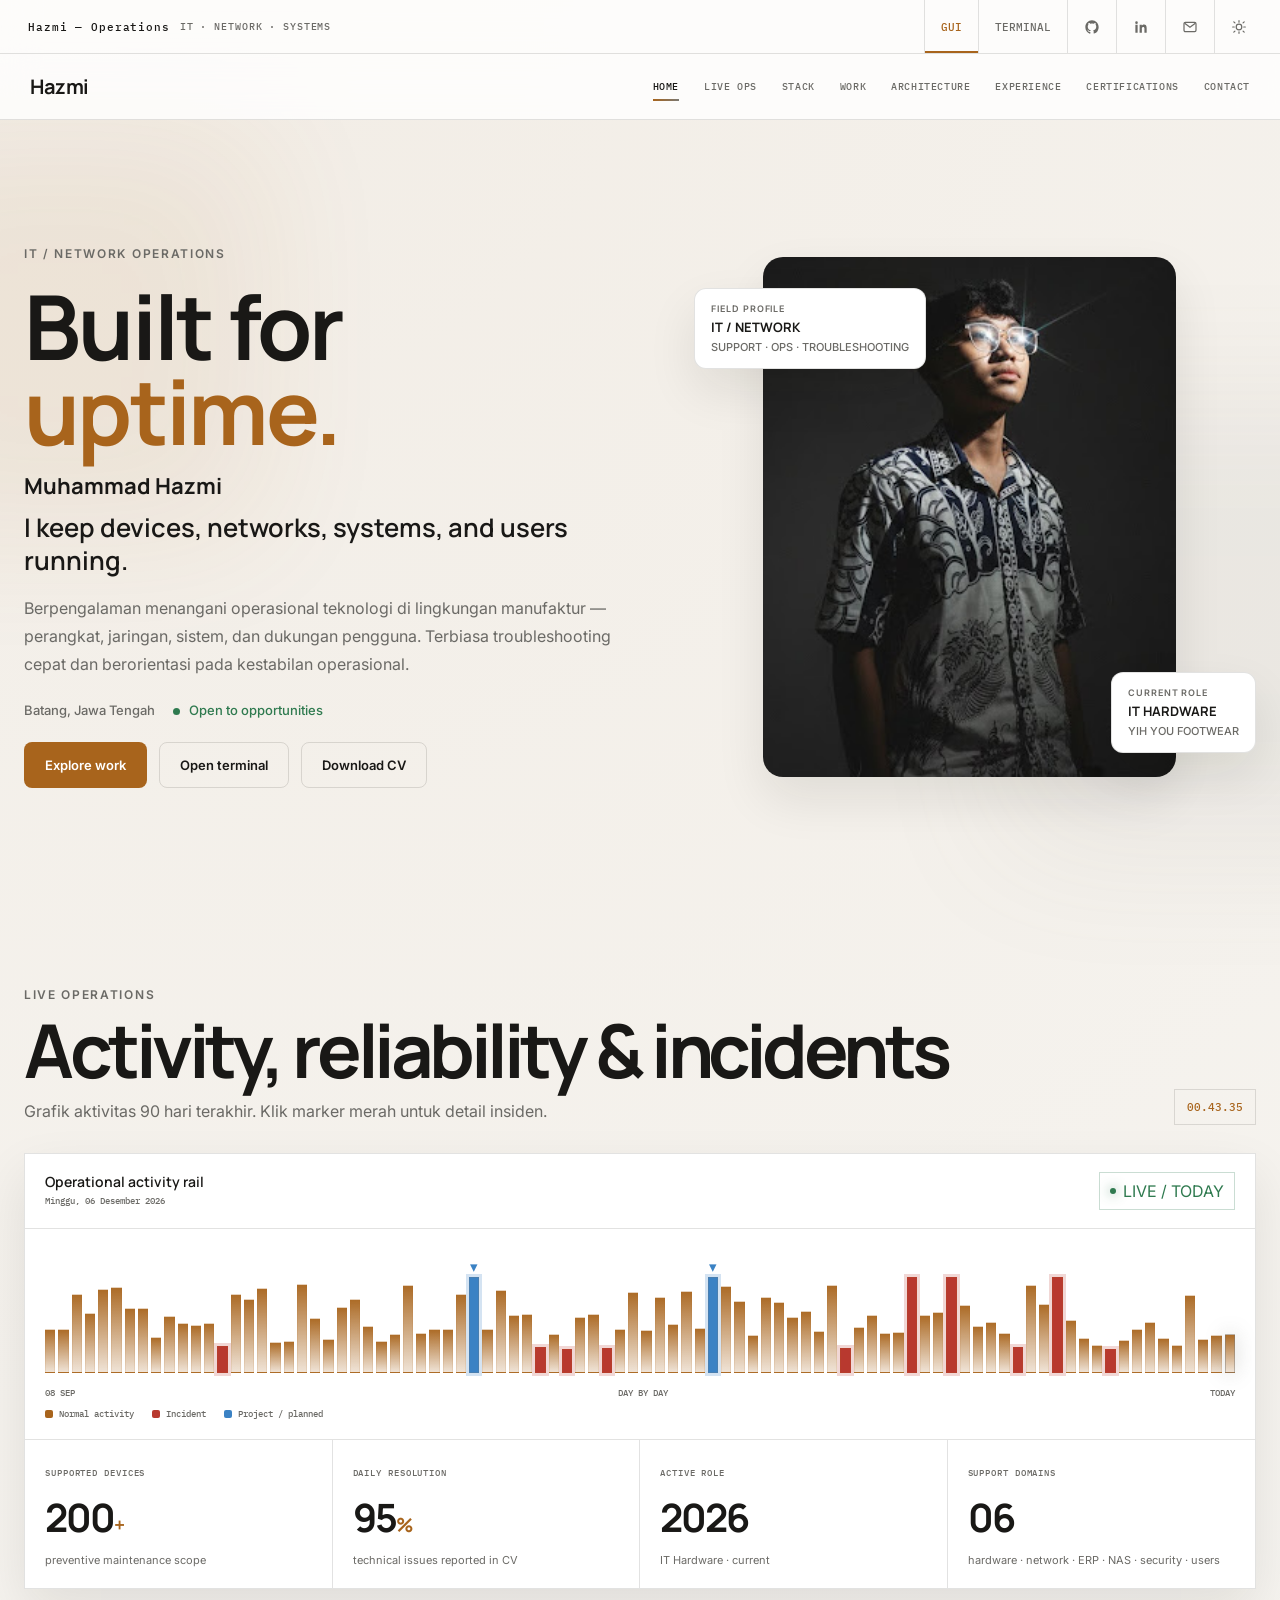
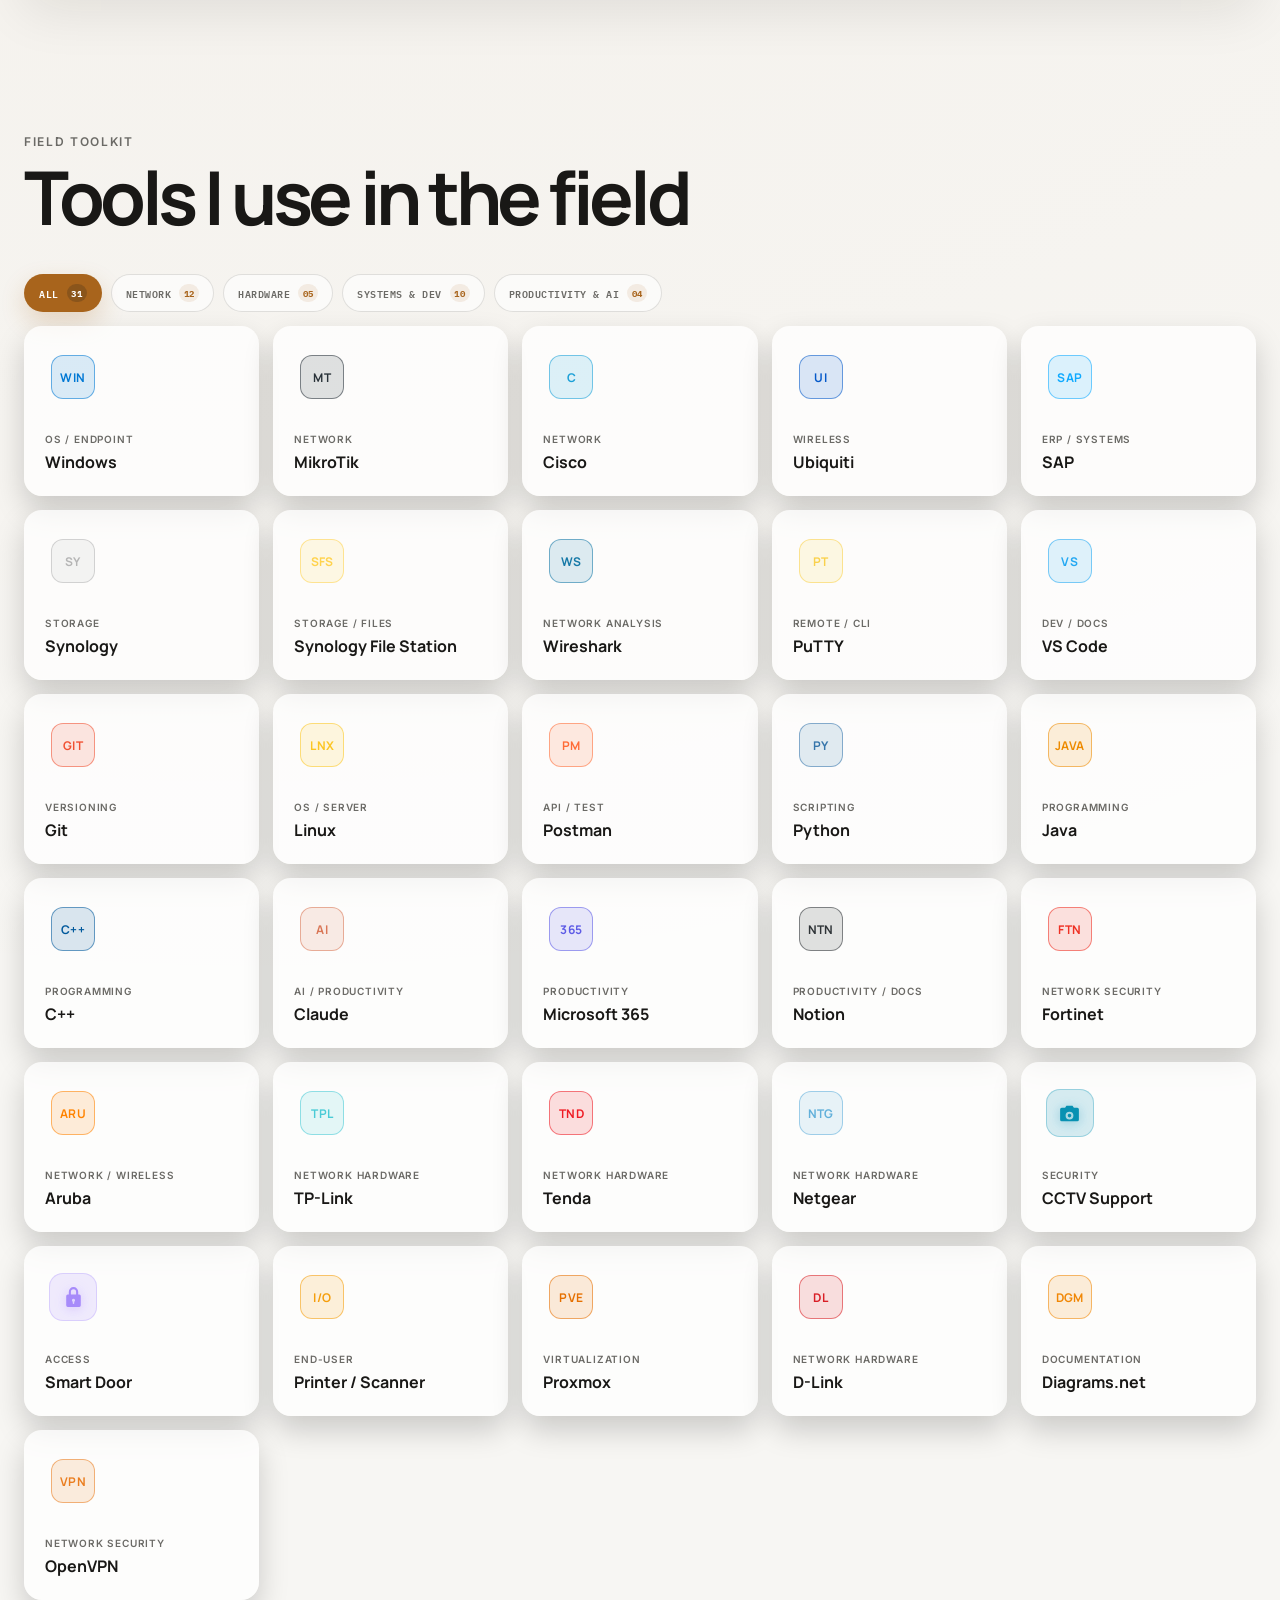
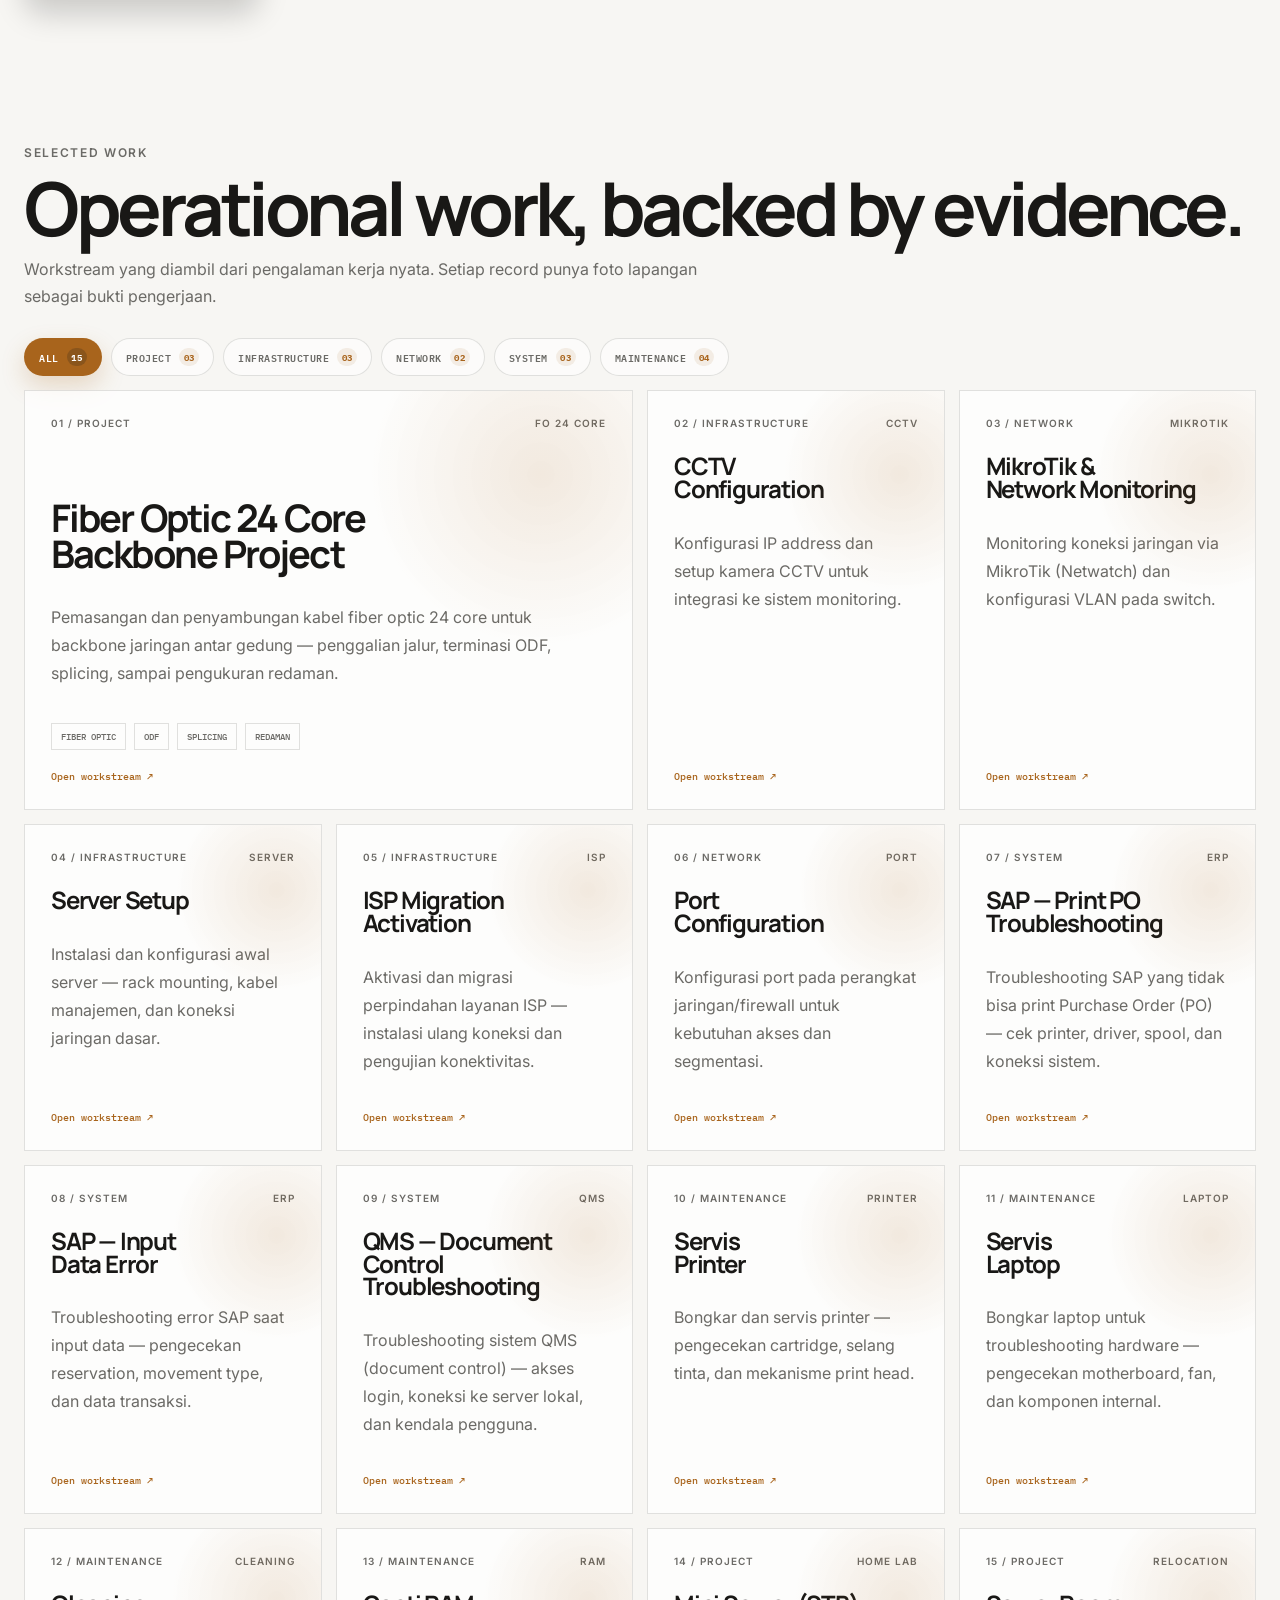
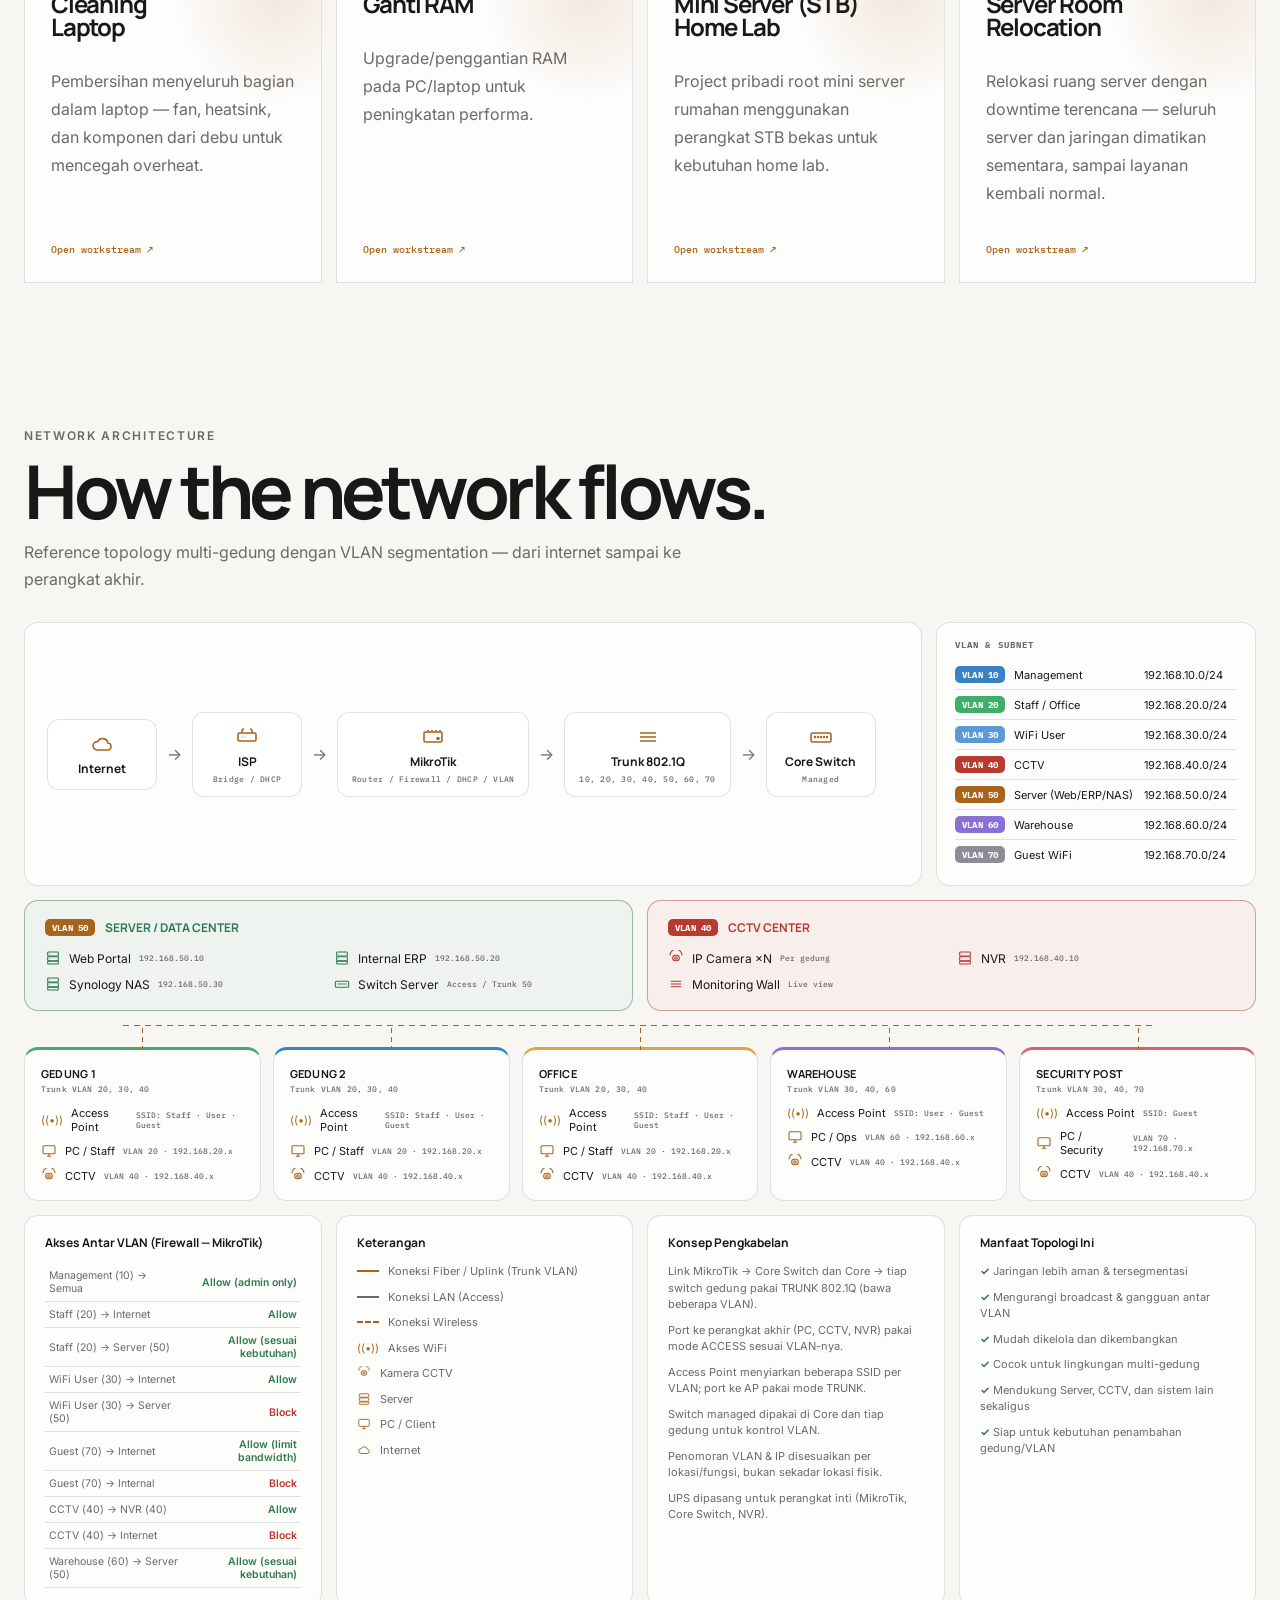
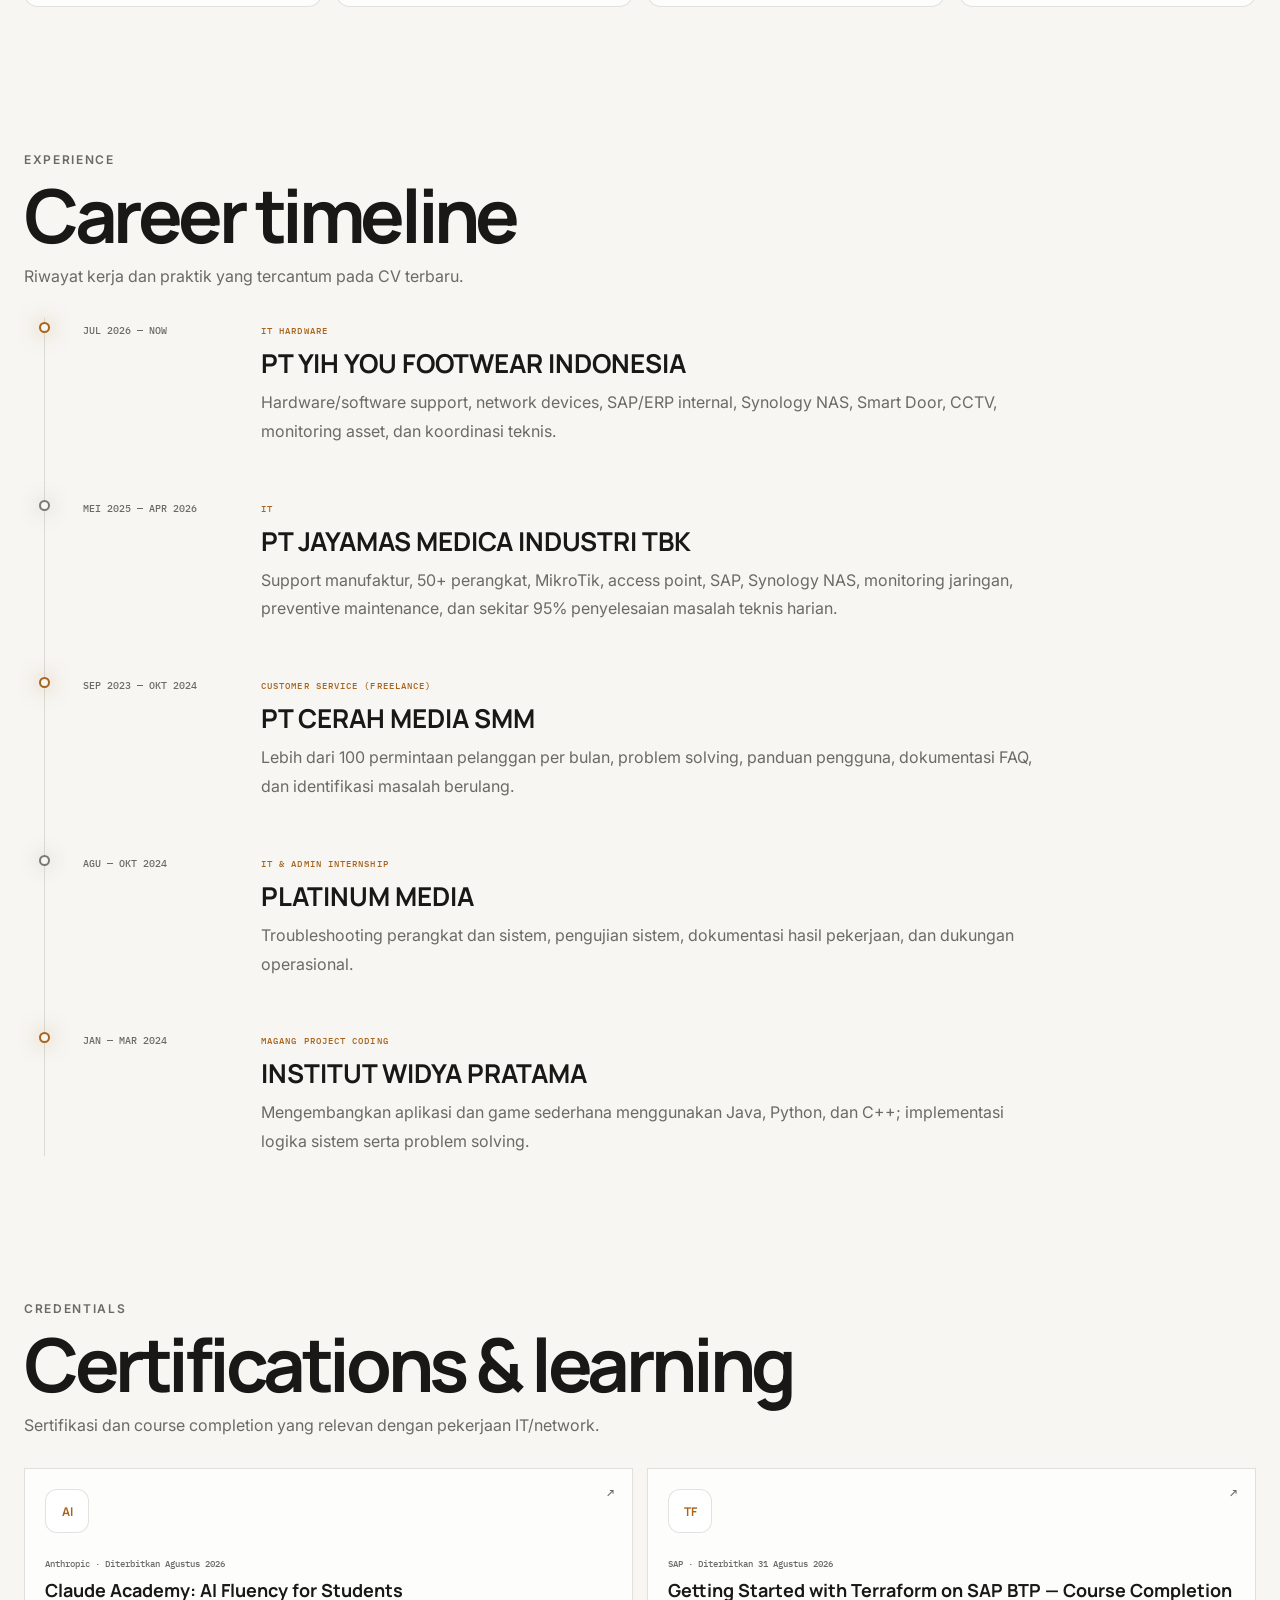
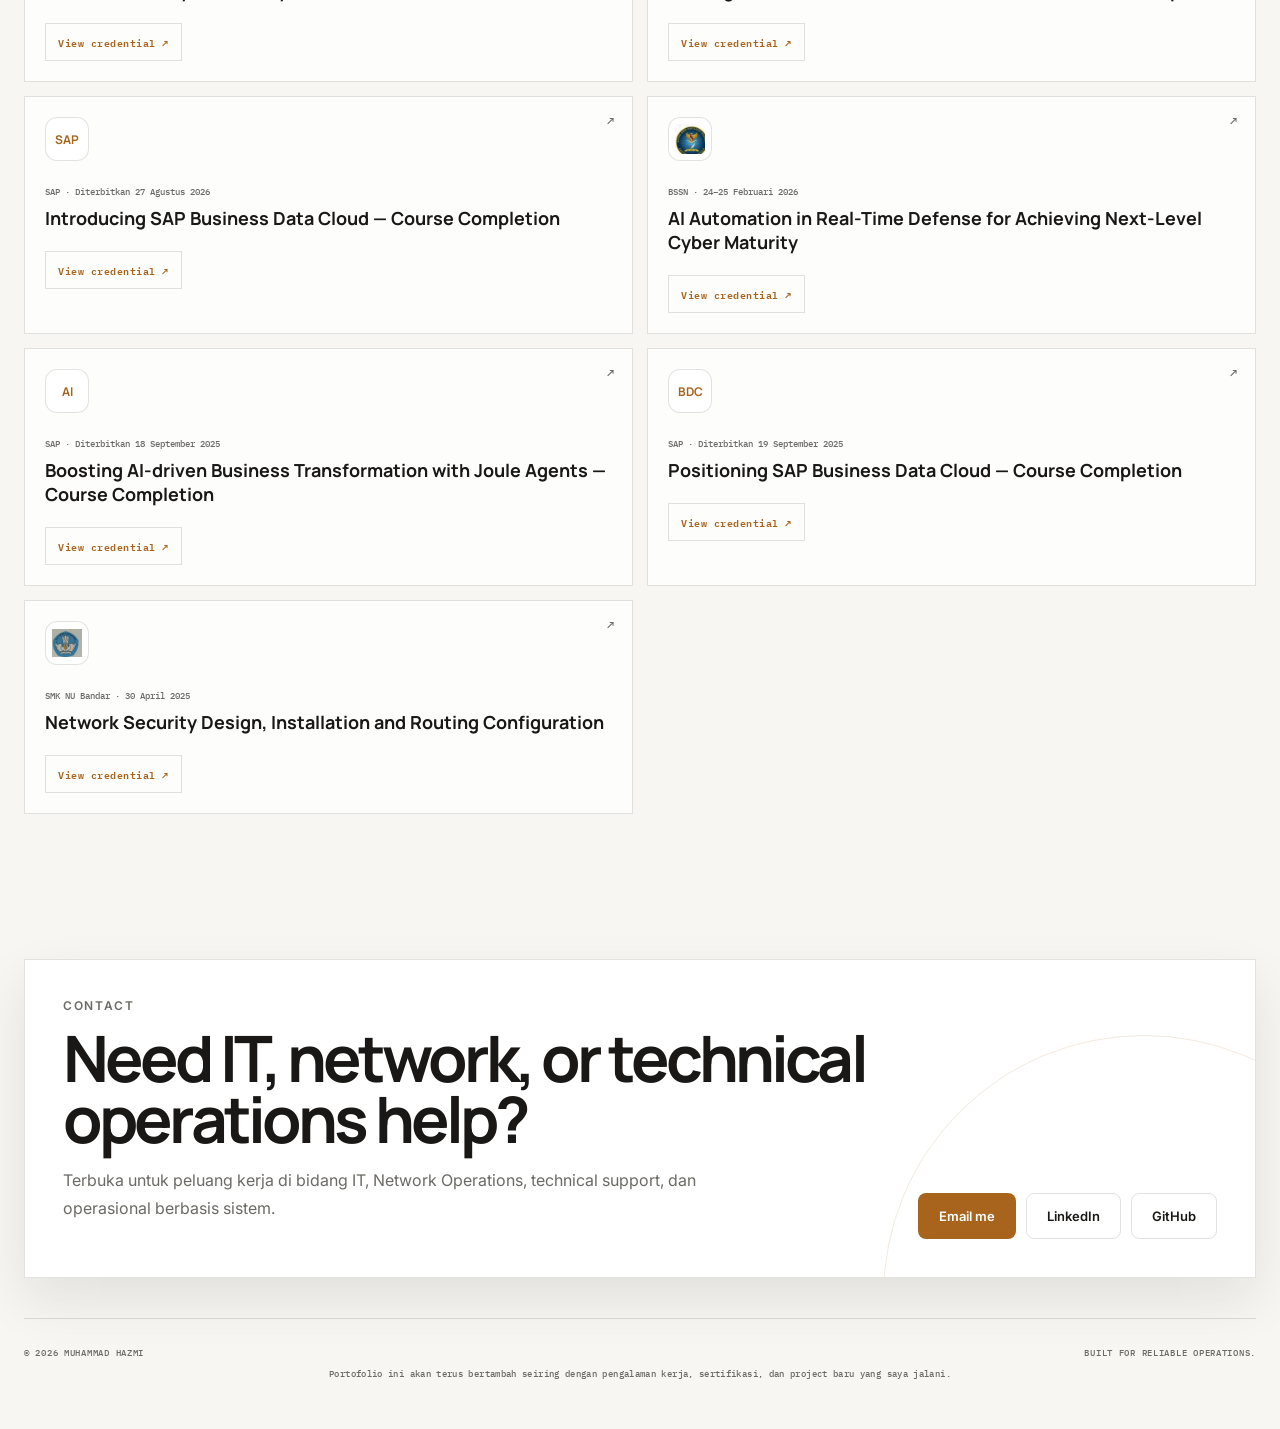
==== commit da233a15: "up" ====
--- a/index.html
+++ b/index.html
@@ -6,505 +6,137 @@
 <meta name="theme-color" content="#f7f6f3">
 <meta name="description" content="Muhammad Hazmi — IT & Network Operations portfolio.">
 <title>Muhammad Hazmi — IT & Network Operations</title>
-
 <link rel="icon" type="image/svg+xml" href="favicon.svg">
 <link rel="alternate icon" href="favicon.svg">
 <link rel="apple-touch-icon" href="favicon.svg">
-
 <link rel="preconnect" href="https://fonts.googleapis.com">
 <link rel="preconnect" href="https://fonts.gstatic.com" crossorigin>
 <link href="https://fonts.googleapis.com/css2?family=IBM+Plex+Mono:wght@400;500&family=Inter:wght@400;500;600;700;800&family=Manrope:wght@600;700;800&display=swap" rel="stylesheet">
-
-<link rel="stylesheet" href="styles.css?v=6">
-
-<script>
-try {
-  const savedTheme = localStorage.getItem('hz-theme') || 'light';
-  document.documentElement.setAttribute('data-theme', savedTheme);
-} catch (error) {
-  // localStorage may be unavailable in restricted browsing modes.
-}
-</script>
+<link rel="stylesheet" href="styles.css?v=9">
+<script>try{var t=localStorage.getItem('hz-theme')||'light';document.documentElement.setAttribute('data-theme',t)}catch(e){}</script>
 </head>
-
 <body>
-
-<div class="ambient ambient-a"></div>
-<div class="ambient ambient-b"></div>
+<div class="ambient ambient-a"></div><div class="ambient ambient-b"></div>
 <div class="scroll-progress" id="scrollProgress"></div>
-<div class="transition-layer" id="transitionLayer">
-  <span>SWITCHING MODE</span>
-</div>
+<div class="transition-layer" id="transitionLayer"><span>SWITCHING MODE</span></div>
 
 <header class="topbar">
-  <div class="brandline">
-    <span>Hazmi — Operations</span>
-    <small>IT · NETWORK · SYSTEMS</small>
-  </div>
-
+  <div class="brandline"><span>Hazmi — Operations</span><small>IT · NETWORK · SYSTEMS</small></div>
   <div class="top-actions">
     <button class="mode-switch active" data-mode="gui">GUI</button>
     <button class="mode-switch" data-mode="terminal">TERMINAL</button>
-
-    <a href="https://github.com/Mhazmii" target="_blank" rel="noreferrer" aria-label="GitHub">
-      <svg viewBox="0 0 24 24" width="16" height="16" fill="currentColor">
-        <path d="M12 2C6.48 2 2 6.58 2 12.25c0 4.53 2.87 8.37 6.84 9.73.5.1.68-.22.68-.5v-1.94c-2.78.62-3.37-1.36-3.37-1.36-.46-1.19-1.11-1.51-1.11-1.51-.91-.64.07-.62.07-.62 1 .07 1.53 1.05 1.53 1.05.89 1.56 2.34 1.11 2.91.85.09-.66.35-1.11.63-1.37-2.22-.26-4.56-1.14-4.56-5.07 0-1.12.39-2.03 1.03-2.75-.1-.26-.45-1.31.1-2.72 0 0 .84-.28 2.75 1.05a9.3 9.3 0 0 1 5 0c1.91-1.33 2.75-1.05 2.75-1.05.55 1.41.2 2.46.1 2.72.64.72 1.03 1.63 1.03 2.75 0 3.94-2.34 4.8-4.57 5.06.36.32.68.95.68 1.92v2.85c0 .28.18.61.69.5A10.26 10.26 0 0 0 22 12.25C22 6.58 17.52 2 12 2Z"/>
-      </svg>
-    </a>
-
-    <a href="https://www.linkedin.com/in/muhammadhazmii" target="_blank" rel="noreferrer" aria-label="LinkedIn">
-      <svg viewBox="0 0 24 24" width="16" height="16" fill="currentColor">
-        <path d="M6.94 8.5H3.56V20.5H6.94V8.5ZM5.25 3.5A1.96 1.96 0 1 0 5.28 7.42 1.96 1.96 0 0 0 5.25 3.5ZM20.5 20.5H17.13V14.31C17.13 12.83 16.6 11.82 15.28 11.82C14.28 11.82 13.68 12.5 13.42 13.15C13.32 13.39 13.3 13.72 13.3 14.06V20.5H9.92S9.97 9.45 9.92 8.5H13.3V9.98C13.75 9.29 14.55 8.3 16.58 8.3C19.1 8.3 20.5 9.96 20.5 13.5V20.5Z"/>
-      </svg>
-    </a>
-
-    <a href="mailto:muhhazmi69@gmail.com" aria-label="Email">
-      <svg viewBox="0 0 24 24" width="16" height="16" fill="none" stroke="currentColor" stroke-width="1.8">
-        <rect x="3" y="5" width="18" height="14" rx="2"/>
-        <path d="m4 6.5 8 6 8-6"/>
-      </svg>
-    </a>
-
+    <a href="https://github.com/Mhazmii" target="_blank" rel="noreferrer" aria-label="GitHub"><svg viewBox="0 0 24 24" width="16" height="16" fill="currentColor"><path d="M12 2C6.48 2 2 6.58 2 12.25c0 4.53 2.87 8.37 6.84 9.73.5.1.68-.22.68-.5v-1.94c-2.78.62-3.37-1.36-3.37-1.36-.46-1.19-1.11-1.51-1.11-1.51-.91-.64.07-.62.07-.62 1 .07 1.53 1.05 1.53 1.05.89 1.56 2.34 1.11 2.91.85.09-.66.35-1.11.63-1.37-2.22-.26-4.56-1.14-4.56-5.07 0-1.12.39-2.03 1.03-2.75-.1-.26-.45-1.31.1-2.72 0 0 .84-.28 2.75 1.05a9.3 9.3 0 0 1 5 0c1.91-1.33 2.75-1.05 2.75-1.05.55 1.41.2 2.46.1 2.72.64.72 1.03 1.63 1.03 2.75 0 3.94-2.34 4.8-4.57 5.06.36.32.68.95.68 1.92v2.85c0 .28.18.61.69.5A10.26 10.26 0 0 0 22 12.25C22 6.58 17.52 2 12 2Z"/></svg></a>
+    <a href="https://www.linkedin.com/in/muhammadhazmii" target="_blank" rel="noreferrer" aria-label="LinkedIn"><svg viewBox="0 0 24 24" width="16" height="16" fill="currentColor"><path d="M6.94 8.5H3.56V20.5H6.94V8.5ZM5.25 3.5A1.96 1.96 0 1 0 5.28 7.42 1.96 1.96 0 0 0 5.25 3.5ZM20.5 20.5H17.13V14.31C17.13 12.83 16.6 11.82 15.28 11.82C14.28 11.82 13.68 12.5 13.42 13.15C13.32 13.39 13.3 13.72 13.3 14.06V20.5H9.92S9.97 9.45 9.92 8.5H13.3V9.98C13.75 9.29 14.55 8.3 16.58 8.3C19.1 8.3 20.5 9.96 20.5 13.5V20.5Z"/></svg></a>
+    <a href="mailto:muhhazmi69@gmail.com" aria-label="Email"><svg viewBox="0 0 24 24" width="16" height="16" fill="none" stroke="currentColor" stroke-width="1.8"><rect x="3" y="5" width="18" height="14" rx="2"/><path d="m4 6.5 8 6 8-6"/></svg></a>
     <button class="theme-toggle" id="themeToggle" type="button" aria-label="Toggle light / dark mode">
-      <svg class="icon-moon" viewBox="0 0 24 24" fill="none" stroke="currentColor" stroke-width="1.8" stroke-linecap="round" stroke-linejoin="round">
-        <path d="M21 12.6A9 9 0 1 1 11.4 3a7 7 0 0 0 9.6 9.6Z"/>
-      </svg>
-
-      <svg class="icon-sun" viewBox="0 0 24 24" fill="none" stroke="currentColor" stroke-width="1.8" stroke-linecap="round" stroke-linejoin="round">
-        <circle cx="12" cy="12" r="4.2"/>
-        <path d="M12 2.5v2.4M12 19.1v2.4M4.2 4.2l1.7 1.7M18.1 18.1l1.7 1.7M2.5 12h2.4M19.1 12h2.4M4.2 19.8l1.7-1.7M18.1 5.9l1.7-1.7"/>
-      </svg>
+      <svg class="icon-moon" viewBox="0 0 24 24" fill="none" stroke="currentColor" stroke-width="1.8" stroke-linecap="round" stroke-linejoin="round"><path d="M21 12.6A9 9 0 1 1 11.4 3a7 7 0 0 0 9.6 9.6Z"/></svg>
+      <svg class="icon-sun" viewBox="0 0 24 24" fill="none" stroke="currentColor" stroke-width="1.8" stroke-linecap="round" stroke-linejoin="round"><circle cx="12" cy="12" r="4.2"/><path d="M12 2.5v2.4M12 19.1v2.4M4.2 4.2l1.7 1.7M18.1 18.1l1.7 1.7M2.5 12h2.4M19.1 12h2.4M4.2 19.8l1.7-1.7M18.1 5.9l1.7-1.7"/></svg>
     </button>
   </div>
 </header>
 
 <section class="gui-mode" id="guiMode">
-
   <nav class="nav">
     <a class="wordmark" href="#home">Hazmi</a>
-
     <div class="nav-links" id="navLinks">
-      <a href="#home">Home</a>
-      <a href="#live">Live Ops</a>
-      <a href="#stack">Stack</a>
-      <a href="#work">Work</a>
-      <a href="#architecture">Architecture</a>
-      <a href="#experience">Experience</a>
-      <a href="#certifications">Certifications</a>
-      <a href="#contact">Contact</a>
+      <a href="#home">Home</a><a href="#live">Live Ops</a><a href="#stack">Stack</a><a href="#work">Work</a><a href="#architecture">Architecture</a><a href="#experience">Experience</a><a href="#certifications">Certifications</a><a href="#contact">Contact</a>
     </div>
-
     <button class="nav-menu" id="navMenu">MENU</button>
   </nav>
 
   <main>
-
-    <!-- HERO -->
     <section class="hero section" id="home">
       <div class="hero-grid">
-
         <div class="hero-copy reveal">
           <div class="eyebrow">IT / NETWORK OPERATIONS</div>
-
           <h1>Built for<br><span>uptime.</span></h1>
-
           <p class="hero-title">Muhammad Hazmi</p>
           <p class="hero-lead">I keep devices, networks, systems, and users running.</p>
-
-          <p class="hero-sub">
-            Berpengalaman menangani operasional teknologi di lingkungan manufaktur
-            — perangkat, jaringan, sistem, dan dukungan pengguna.
-            Terbiasa troubleshooting cepat dan berorientasi pada kestabilan operasional.
-          </p>
-
-          <div class="hero-meta">
-            <span>Batang, Jawa Tengah</span>
-            <span class="status"><i></i> Open to opportunities</span>
-          </div>
-
-          <div class="hero-actions">
-            <a class="btn primary" href="#work">Explore work</a>
-            <button class="btn ghost" data-mode="terminal">Open terminal</button>
-            <a class="btn line" href="CV_MuhammadHazmi.pdf" download>Download CV</a>
-          </div>
-        </div>
-
+          <p class="hero-sub">Berpengalaman menangani operasional teknologi di lingkungan manufaktur — perangkat, jaringan, sistem, dan dukungan pengguna. Terbiasa troubleshooting cepat dan berorientasi pada kestabilan operasional.</p>
+          <div class="hero-meta"><span>Batang, Jawa Tengah</span><span class="status"><i></i> Open to opportunities</span></div>
+          <div class="hero-actions"><a class="btn primary" href="#work">Explore work</a><button class="btn ghost" data-mode="terminal">Open terminal</button><a class="btn line" href="CV_MuhammadHazmi.pdf" download>Download CV</a></div>
+        </div>
         <div class="hero-visual reveal delay-2" id="heroVisual">
           <div class="hero-photo-frame">
             <img src="profile-photo.png" alt="Muhammad Hazmi">
           </div>
-
-          <div class="hero-card card-a">
-            <small>FIELD PROFILE</small>
-            <strong>IT / NETWORK</strong>
-            <span>SUPPORT · OPS · TROUBLESHOOTING</span>
-          </div>
-
-          <div class="hero-card card-b">
-            <small>CURRENT ROLE</small>
-            <strong>IT HARDWARE</strong>
-            <span>YIH YOU FOOTWEAR</span>
-          </div>
-        </div>
-
+          <div class="hero-card card-a"><small>FIELD PROFILE</small><strong>IT / NETWORK</strong><span>SUPPORT · OPS · TROUBLESHOOTING</span></div>
+          <div class="hero-card card-b"><small>CURRENT ROLE</small><strong>IT HARDWARE</strong><span>YIH YOU FOOTWEAR</span></div>
+        </div>
       </div>
     </section>
 
-    <!-- LIVE OPERATIONS -->
     <section class="section" id="live">
-
-      <div class="section-head reveal">
-        <div>
-          <div class="eyebrow">LIVE OPERATIONS</div>
-          <h2>Activity, reliability &amp; incidents</h2>
-          <p>Grafik aktivitas 90 hari terakhir. Klik marker merah untuk detail insiden.</p>
-        </div>
-
-        <div class="live-clock" id="liveClock">--:--:--</div>
-      </div>
-
-      <div class="live-shell reveal delay-1">
-
-        <div class="live-top">
-          <div>
-            <strong>Operational activity rail</strong>
-            <span id="liveDateLabel">--</span>
-          </div>
-
-          <div class="live-badge">
-            <i></i> LIVE / TODAY
-          </div>
-        </div>
-
-        <div class="activity-wrap">
-          <div class="activity-grid" id="activityGrid"></div>
-        </div>
-
-        <div class="activity-axis">
-          <span id="axisStart">90 DAYS AGO</span>
-          <span>DAY BY DAY</span>
-          <span>TODAY</span>
-        </div>
-
-        <div class="activity-legend">
-          <span><i class="dot-normal"></i>Normal activity</span>
-          <span><i class="dot-incident"></i>Incident</span>
-          <span><i class="dot-event"></i>Project / planned</span>
-        </div>
-
-        <div class="metric-row">
-
-          <div class="metric">
-            <small>SUPPORTED DEVICES</small>
-            <strong data-count="200">0<span>+</span></strong>
-            <span>preventive maintenance scope</span>
-          </div>
-
-          <div class="metric">
-            <small>DAILY RESOLUTION</small>
-            <strong data-count="95">0<span>%</span></strong>
-            <span>technical issues reported in CV</span>
-          </div>
-
-          <div class="metric">
-            <small>ACTIVE ROLE</small>
-            <strong>2026</strong>
-            <span>IT Hardware · current</span>
-          </div>
-
-          <div class="metric">
-            <small>SUPPORT DOMAINS</small>
-            <strong>06</strong>
-            <span>hardware · network · ERP · NAS · security · users</span>
-          </div>
-
-        </div>
-      </div>
-    </section>
-
-    <!-- STACK -->
+  <div class="section-head reveal"><div><div class="eyebrow">LIVE OPERATIONS</div><h2>Activity, reliability &amp; incidents</h2><p>Grafik aktivitas 90 hari terakhir. Klik marker merah untuk detail insiden.</p></div><div class="live-clock" id="liveClock">--:--:--</div></div>
+  <div class="live-shell reveal delay-1">
+    <div class="live-top"><div><strong>Operational activity rail</strong><span id="liveDateLabel">--</span></div><div class="live-badge"><i></i> LIVE / TODAY</div></div>
+    <div class="activity-wrap"><div class="activity-grid" id="activityGrid"></div></div>
+    <div class="activity-axis"><span id="axisStart">90 DAYS AGO</span><span>DAY BY DAY</span><span>TODAY</span></div>
+    <div class="activity-legend"><span><i class="dot-normal"></i>Normal activity</span><span><i class="dot-incident"></i>Incident</span><span><i class="dot-event"></i>Project / planned</span></div>
+    <div class="metric-row">
+      <div class="metric"><small>SUPPORTED DEVICES</small><strong data-count="200">0<span>+</span></strong><span>preventive maintenance scope</span></div>
+      <div class="metric"><small>DAILY RESOLUTION</small><strong data-count="95">0<span>%</span></strong><span>technical issues reported in CV</span></div>
+      <div class="metric"><small>ACTIVE ROLE</small><strong>2026</strong><span>IT Hardware · current</span></div>
+      <div class="metric"><small>SUPPORT DOMAINS</small><strong>06</strong><span>hardware · network · ERP · NAS · security · users</span></div>
+    </div>
+  </div>
+</section>
+
     <section class="section" id="stack">
-      <div class="section-head reveal">
-        <div>
-          <div class="eyebrow">FIELD TOOLKIT</div>
-          <h2>Tools I use in the field</h2>
-        </div>
-      </div>
-
-      <div class="tool-filters reveal" id="toolFilters"></div>
-      <div class="tool-wall reveal delay-1" id="toolWall"></div>
-      <div class="tool-popover" id="toolPopover"></div>
-    </section>
-
-    <!-- WORK -->
+  <div class="section-head reveal"><div><div class="eyebrow">FIELD TOOLKIT</div><h2>Tools I use in the field</h2></div></div>
+  <div class="tool-filters reveal" id="toolFilters"></div>
+  <div class="tool-wall reveal delay-1" id="toolWall"></div>
+  <div class="tool-popover" id="toolPopover"></div>
+</section>
+
     <section class="section" id="work">
-
-      <div class="section-head reveal">
-        <div>
-          <div class="eyebrow">SELECTED WORK</div>
-          <h2>Operational work, backed by evidence.</h2>
-          <p>
-            Workstream yang diambil dari pengalaman kerja nyata.
-            Setiap record punya foto lapangan sebagai bukti pengerjaan.
-          </p>
-        </div>
-      </div>
-
-      <div class="work-filters reveal" id="workFilters"></div>
-
-      <div class="work-grid reveal delay-1" id="workGrid">
-
-        <article class="work-card large" data-cat="project">
-          <div class="work-meta">
-            <span>01 / PROJECT</span>
-            <span>FO 24 CORE</span>
-          </div>
-
-          <h3>Fiber Optic 24 Core<br>Backbone Project</h3>
-
-          <p>
-            Pemasangan dan penyambungan kabel fiber optic 24 core untuk backbone jaringan antar gedung
-            — penggalian jalur, terminasi ODF, splicing, sampai pengukuran redaman.
-          </p>
-
-          <div class="work-rail">
-            <span>FIBER OPTIC</span>
-            <span>ODF</span>
-            <span>SPLICING</span>
-            <span>REDAMAN</span>
-          </div>
-
-          <button class="work-action" data-detail="fo">Open workstream ↗</button>
-        </article>
-
-        <article class="work-card task-card" data-cat="infrastructure">
-          <div class="work-meta">
-            <span>02 / INFRASTRUCTURE</span>
-            <span>CCTV</span>
-          </div>
-          <h3>CCTV<br>Configuration</h3>
-          <p>Konfigurasi IP address dan setup kamera CCTV untuk integrasi ke sistem monitoring.</p>
-          <button class="work-action" data-detail="cctv">Open workstream ↗</button>
-        </article>
-
-        <article class="work-card task-card" data-cat="network">
-          <div class="work-meta">
-            <span>03 / NETWORK</span>
-            <span>MIKROTIK</span>
-          </div>
-          <h3>MikroTik &amp;<br>Network Monitoring</h3>
-          <p>Monitoring koneksi jaringan via MikroTik (Netwatch) dan konfigurasi VLAN pada switch.</p>
-          <button class="work-action" data-detail="network">Open workstream ↗</button>
-        </article>
-
-        <article class="work-card task-card" data-cat="infrastructure">
-          <div class="work-meta">
-            <span>04 / INFRASTRUCTURE</span>
-            <span>SERVER</span>
-          </div>
-          <h3>Server Setup</h3>
-          <p>Instalasi dan konfigurasi awal server — rack mounting, kabel manajemen, dan koneksi jaringan dasar.</p>
-          <button class="work-action" data-detail="server">Open workstream ↗</button>
-        </article>
-
-        <article class="work-card task-card" data-cat="infrastructure">
-          <div class="work-meta">
-            <span>05 / INFRASTRUCTURE</span>
-            <span>ISP</span>
-          </div>
-          <h3>ISP Migration<br>Activation</h3>
-          <p>Aktivasi dan migrasi perpindahan layanan ISP — instalasi ulang koneksi dan pengujian konektivitas.</p>
-          <button class="work-action" data-detail="isp">Open workstream ↗</button>
-        </article>
-
-        <article class="work-card task-card" data-cat="network">
-          <div class="work-meta">
-            <span>06 / NETWORK</span>
-            <span>PORT</span>
-          </div>
-          <h3>Port<br>Configuration</h3>
-          <p>Konfigurasi port pada perangkat jaringan/firewall untuk kebutuhan akses dan segmentasi.</p>
-          <button class="work-action" data-detail="port">Open workstream ↗</button>
-        </article>
-
-        <article class="work-card task-card" data-cat="system">
-          <div class="work-meta">
-            <span>07 / SYSTEM</span>
-            <span>ERP</span>
-          </div>
-          <h3>SAP — Print PO<br>Troubleshooting</h3>
-          <p>Troubleshooting SAP yang tidak bisa print Purchase Order (PO) — cek printer, driver, spool, dan koneksi sistem.</p>
-          <button class="work-action" data-detail="sappo">Open workstream ↗</button>
-        </article>
-
-        <article class="work-card task-card" data-cat="system">
-          <div class="work-meta">
-            <span>08 / SYSTEM</span>
-            <span>ERP</span>
-          </div>
-          <h3>SAP — Input<br>Data Error</h3>
-          <p>Troubleshooting error SAP saat input data — pengecekan reservation, movement type, dan data transaksi.</p>
-          <button class="work-action" data-detail="sapdata">Open workstream ↗</button>
-        </article>
-
-        <article class="work-card task-card" data-cat="system">
-          <div class="work-meta">
-            <span>09 / SYSTEM</span>
-            <span>QMS</span>
-          </div>
-          <h3>QMS — Document<br>Control Troubleshooting</h3>
-          <p>Troubleshooting sistem QMS (document control) — akses login, koneksi ke server lokal, dan kendala pengguna.</p>
-          <button class="work-action" data-detail="qms">Open workstream ↗</button>
-        </article>
-
-        <article class="work-card task-card" data-cat="maintenance">
-          <div class="work-meta">
-            <span>10 / MAINTENANCE</span>
-            <span>PRINTER</span>
-          </div>
-          <h3>Servis<br>Printer</h3>
-          <p>Bongkar dan servis printer — pengecekan cartridge, selang tinta, dan mekanisme print head.</p>
-          <button class="work-action" data-detail="printer">Open workstream ↗</button>
-        </article>
-
-        <article class="work-card task-card" data-cat="maintenance">
-          <div class="work-meta">
-            <span>11 / MAINTENANCE</span>
-            <span>LAPTOP</span>
-          </div>
-          <h3>Servis<br>Laptop</h3>
-          <p>Bongkar laptop untuk troubleshooting hardware — pengecekan motherboard, fan, dan komponen internal.</p>
-          <button class="work-action" data-detail="laptop">Open workstream ↗</button>
-        </article>
-
-        <article class="work-card task-card" data-cat="maintenance">
-          <div class="work-meta">
-            <span>12 / MAINTENANCE</span>
-            <span>CLEANING</span>
-          </div>
-          <h3>Cleaning<br>Laptop</h3>
-          <p>Pembersihan menyeluruh bagian dalam laptop — fan, heatsink, dan komponen dari debu untuk mencegah overheat.</p>
-          <button class="work-action" data-detail="cleaning">Open workstream ↗</button>
-        </article>
-
-        <article class="work-card task-card" data-cat="maintenance">
-          <div class="work-meta">
-            <span>13 / MAINTENANCE</span>
-            <span>RAM</span>
-          </div>
-          <h3>Ganti RAM</h3>
-          <p>Upgrade/penggantian RAM pada PC/laptop untuk peningkatan performa.</p>
-          <button class="work-action" data-detail="ram">Open workstream ↗</button>
-        </article>
-
-        <article class="work-card task-card" data-cat="project">
-          <div class="work-meta">
-            <span>14 / PROJECT</span>
-            <span>HOME LAB</span>
-          </div>
-          <h3>Mini Server (STB)<br>Home Lab</h3>
-          <p>Project pribadi root mini server rumahan menggunakan perangkat STB bekas untuk kebutuhan home lab.</p>
-          <button class="work-action" data-detail="stb">Open workstream ↗</button>
-        </article>
-
-        <article class="work-card task-card" data-cat="project">
-          <div class="work-meta">
-            <span>15 / PROJECT</span>
-            <span>RELOCATION</span>
-          </div>
-          <h3>Server Room<br>Relocation</h3>
-          <p>Relokasi ruang server dengan downtime terencana — seluruh server dan jaringan dimatikan sementara, sampai layanan kembali normal.</p>
-          <button class="work-action" data-detail="relocation">Open workstream ↗</button>
-        </article>
-
-      </div>
-    </section>
-
-    <!-- NETWORK ARCHITECTURE -->
+  <div class="section-head reveal"><div><div class="eyebrow">SELECTED WORK</div><h2>Operational work, backed by evidence.</h2><p>Workstream yang diambil dari pengalaman kerja nyata. Setiap record punya foto lapangan sebagai bukti pengerjaan.</p></div></div>
+  <div class="work-filters reveal" id="workFilters"></div>
+  <div class="work-grid reveal delay-1" id="workGrid">
+    <article class="work-card large" data-cat="project"><div class="work-meta"><span>01 / PROJECT</span><span>FO 24 CORE</span></div><h3>Fiber Optic 24 Core<br>Backbone Project</h3><p>Pemasangan dan penyambungan kabel fiber optic 24 core untuk backbone jaringan antar gedung — penggalian jalur, terminasi ODF, splicing, sampai pengukuran redaman.</p><div class="work-rail"><span>FIBER OPTIC</span><span>ODF</span><span>SPLICING</span><span>REDAMAN</span></div><button class="work-action" data-detail="fo">Open workstream ↗</button></article>
+    <article class="work-card task-card" data-cat="infrastructure"><div class="work-meta"><span>02 / INFRASTRUCTURE</span><span>CCTV</span></div><h3>CCTV<br>Configuration</h3><p>Konfigurasi IP address dan setup kamera CCTV untuk integrasi ke sistem monitoring.</p><button class="work-action" data-detail="cctv">Open workstream ↗</button></article>
+    <article class="work-card task-card" data-cat="network"><div class="work-meta"><span>03 / NETWORK</span><span>MIKROTIK</span></div><h3>MikroTik &amp;<br>Network Monitoring</h3><p>Monitoring koneksi jaringan via MikroTik (Netwatch) dan konfigurasi VLAN pada switch.</p><button class="work-action" data-detail="network">Open workstream ↗</button></article>
+    <article class="work-card task-card" data-cat="infrastructure"><div class="work-meta"><span>04 / INFRASTRUCTURE</span><span>SERVER</span></div><h3>Server Setup</h3><p>Instalasi dan konfigurasi awal server — rack mounting, kabel manajemen, dan koneksi jaringan dasar.</p><button class="work-action" data-detail="server">Open workstream ↗</button></article>
+    <article class="work-card task-card" data-cat="infrastructure"><div class="work-meta"><span>05 / INFRASTRUCTURE</span><span>ISP</span></div><h3>ISP Migration<br>Activation</h3><p>Aktivasi dan migrasi perpindahan layanan ISP — instalasi ulang koneksi dan pengujian konektivitas.</p><button class="work-action" data-detail="isp">Open workstream ↗</button></article>
+    <article class="work-card task-card" data-cat="network"><div class="work-meta"><span>06 / NETWORK</span><span>PORT</span></div><h3>Port<br>Configuration</h3><p>Konfigurasi port pada perangkat jaringan/firewall untuk kebutuhan akses dan segmentasi.</p><button class="work-action" data-detail="port">Open workstream ↗</button></article>
+    <article class="work-card task-card" data-cat="system"><div class="work-meta"><span>07 / SYSTEM</span><span>ERP</span></div><h3>SAP — Print PO<br>Troubleshooting</h3><p>Troubleshooting SAP yang tidak bisa print Purchase Order (PO) — cek printer, driver, spool, dan koneksi sistem.</p><button class="work-action" data-detail="sappo">Open workstream ↗</button></article>
+    <article class="work-card task-card" data-cat="system"><div class="work-meta"><span>08 / SYSTEM</span><span>ERP</span></div><h3>SAP — Input<br>Data Error</h3><p>Troubleshooting error SAP saat input data — pengecekan reservation, movement type, dan data transaksi.</p><button class="work-action" data-detail="sapdata">Open workstream ↗</button></article>
+    <article class="work-card task-card" data-cat="system"><div class="work-meta"><span>09 / SYSTEM</span><span>QMS</span></div><h3>QMS — Document<br>Control Troubleshooting</h3><p>Troubleshooting sistem QMS (document control) — akses login, koneksi ke server lokal, dan kendala pengguna.</p><button class="work-action" data-detail="qms">Open workstream ↗</button></article>
+    <article class="work-card task-card" data-cat="maintenance"><div class="work-meta"><span>10 / MAINTENANCE</span><span>PRINTER</span></div><h3>Servis<br>Printer</h3><p>Bongkar dan servis printer — pengecekan cartridge, selang tinta, dan mekanisme print head.</p><button class="work-action" data-detail="printer">Open workstream ↗</button></article>
+    <article class="work-card task-card" data-cat="maintenance"><div class="work-meta"><span>11 / MAINTENANCE</span><span>LAPTOP</span></div><h3>Servis<br>Laptop</h3><p>Bongkar laptop untuk troubleshooting hardware — pengecekan motherboard, fan, dan komponen internal.</p><button class="work-action" data-detail="laptop">Open workstream ↗</button></article>
+    <article class="work-card task-card" data-cat="maintenance"><div class="work-meta"><span>12 / MAINTENANCE</span><span>CLEANING</span></div><h3>Cleaning<br>Laptop</h3><p>Pembersihan menyeluruh bagian dalam laptop — fan, heatsink, dan komponen dari debu untuk mencegah overheat.</p><button class="work-action" data-detail="cleaning">Open workstream ↗</button></article>
+    <article class="work-card task-card" data-cat="maintenance"><div class="work-meta"><span>13 / MAINTENANCE</span><span>RAM</span></div><h3>Ganti RAM</h3><p>Upgrade/penggantian RAM pada PC/laptop untuk peningkatan performa.</p><button class="work-action" data-detail="ram">Open workstream ↗</button></article>
+    <article class="work-card task-card" data-cat="project"><div class="work-meta"><span>14 / PROJECT</span><span>HOME LAB</span></div><h3>Mini Server (STB)<br>Home Lab</h3><p>Project pribadi root mini server rumahan menggunakan perangkat STB bekas untuk kebutuhan home lab.</p><button class="work-action" data-detail="stb">Open workstream ↗</button></article>
+    <article class="work-card task-card" data-cat="project"><div class="work-meta"><span>15 / PROJECT</span><span>RELOCATION</span></div><h3>Server Room<br>Relocation</h3><p>Relokasi ruang server dengan downtime terencana — seluruh server dan jaringan dimatikan sementara, sampai layanan kembali normal.</p><button class="work-action" data-detail="relocation">Open workstream ↗</button></article>
+  </div>
+</section>
+
     <section class="section" id="architecture">
-
       <div class="section-head reveal">
         <div>
           <div class="eyebrow">NETWORK ARCHITECTURE</div>
           <h2>How the network flows.</h2>
           <p>Reference topology multi-gedung dengan VLAN segmentation — dari internet sampai ke perangkat akhir.</p>
         </div>
+        
       </div>
 
       <div class="netmap reveal delay-1">
 
         <div class="netmap-top">
-
           <div class="netmap-flow">
-
-            <div class="netmap-node">
-              <span class="netmap-icon">
-                <svg viewBox="0 0 24 24" fill="none" stroke="currentColor" stroke-width="1.6">
-                  <path d="M7 18h10.5a3.5 3.5 0 0 0 .4-6.98A5.5 5.5 0 0 0 7.6 9.6 3.8 3.8 0 0 0 7 18Z"/>
-                </svg>
-              </span>
-              <strong>Internet</strong>
-            </div>
-
+            <div class="netmap-node"><span class="netmap-icon"><svg viewBox="0 0 24 24" fill="none" stroke="currentColor" stroke-width="1.6"><path d="M7 18h10.5a3.5 3.5 0 0 0 .4-6.98A5.5 5.5 0 0 0 7.6 9.6 3.8 3.8 0 0 0 7 18Z"/></svg></span><strong>Internet</strong></div>
             <div class="netmap-arrow">→</div>
-
-            <div class="netmap-node">
-              <span class="netmap-icon">
-                <svg viewBox="0 0 24 24" fill="none" stroke="currentColor" stroke-width="1.6">
-                  <rect x="3" y="8" width="18" height="8" rx="1.5"/>
-                  <path d="M7 8V6a2 2 0 0 1 2-2M17 8V6a2 2 0 0 0-2-2"/>
-                  <circle cx="7" cy="12" r=".6" fill="currentColor" stroke="none"/>
-                  <circle cx="10" cy="12" r=".6" fill="currentColor" stroke="none"/>
-                </svg>
-              </span>
-              <strong>ISP</strong>
-              <small>Bridge / DHCP</small>
-            </div>
-
+            <div class="netmap-node"><span class="netmap-icon"><svg viewBox="0 0 24 24" fill="none" stroke="currentColor" stroke-width="1.6"><rect x="3" y="8" width="18" height="8" rx="1.5"/><path d="M7 8V6a2 2 0 0 1 2-2M17 8V6a2 2 0 0 0-2-2"/><circle cx="7" cy="12" r=".6" fill="currentColor" stroke="none"/><circle cx="10" cy="12" r=".6" fill="currentColor" stroke="none"/></svg></span><strong>ISP</strong><small>Bridge / DHCP</small></div>
             <div class="netmap-arrow">→</div>
-
-            <div class="netmap-node">
-              <span class="netmap-icon">
-                <svg viewBox="0 0 24 24" fill="none" stroke="currentColor" stroke-width="1.6">
-                  <rect x="3" y="7" width="18" height="10" rx="1.5"/>
-                  <path d="M7 7V5M11 7V5M15 7V5M19 7V5"/>
-                  <circle cx="17" cy="13.5" r="1"/>
-                </svg>
-              </span>
-              <strong>MikroTik</strong>
-              <small>Router / Firewall / DHCP / VLAN</small>
-            </div>
-
+            <div class="netmap-node"><span class="netmap-icon"><svg viewBox="0 0 24 24" fill="none" stroke="currentColor" stroke-width="1.6"><rect x="3" y="7" width="18" height="10" rx="1.5"/><path d="M7 7V5M11 7V5M15 7V5M19 7V5"/><circle cx="17" cy="13.5" r="1"/></svg></span><strong>MikroTik</strong><small>Router / Firewall / DHCP / VLAN</small></div>
             <div class="netmap-arrow">→</div>
-
-            <div class="netmap-node">
-              <span class="netmap-icon">
-                <svg viewBox="0 0 24 24" fill="none" stroke="currentColor" stroke-width="1.6">
-                  <path d="M4 8h16M4 12h16M4 16h16"/>
-                </svg>
-              </span>
-              <strong>Trunk 802.1Q</strong>
-              <small>10, 20, 30, 40, 50, 60, 70</small>
-            </div>
-
+            <div class="netmap-node"><span class="netmap-icon"><svg viewBox="0 0 24 24" fill="none" stroke="currentColor" stroke-width="1.6"><path d="M4 8h16M4 12h16M4 16h16"/></svg></span><strong>Trunk 802.1Q</strong><small>10, 20, 30, 40, 50, 60, 70</small></div>
             <div class="netmap-arrow">→</div>
-
-            <div class="netmap-node">
-              <span class="netmap-icon">
-                <svg viewBox="0 0 24 24" fill="none" stroke="currentColor" stroke-width="1.6">
-                  <rect x="2" y="8" width="20" height="9" rx="1.5"/>
-                  <path d="M6 12h.01M9 12h.01M12 12h.01M15 12h.01M18 12h.01" stroke-width="2.4" stroke-linecap="round"/>
-                </svg>
-              </span>
-              <strong>Core Switch</strong>
-              <small>Managed</small>
-            </div>
-
-          </div>
-
+            <div class="netmap-node"><span class="netmap-icon"><svg viewBox="0 0 24 24" fill="none" stroke="currentColor" stroke-width="1.6"><rect x="2" y="8" width="20" height="9" rx="1.5"/><path d="M6 12h.01M9 12h.01M12 12h.01M15 12h.01M18 12h.01" stroke-width="2.4" stroke-linecap="round"/></svg></span><strong>Core Switch</strong><small>Managed</small></div>
+          </div>
           <div class="netmap-vlan">
             <div class="netmap-vlan-head">VLAN &amp; SUBNET</div>
-
             <table>
               <tr><td><span class="vtag v10">VLAN 10</span></td><td>Management</td><td>192.168.10.0/24</td></tr>
               <tr><td><span class="vtag v20">VLAN 20</span></td><td>Staff / Office</td><td>192.168.20.0/24</td></tr>
@@ -515,324 +147,74 @@
               <tr><td><span class="vtag v70">VLAN 70</span></td><td>Guest WiFi</td><td>192.168.70.0/24</td></tr>
             </table>
           </div>
-
-        </div>
-
-        <!-- NETWORK FEATURES -->
+        </div>
+
         <div class="netmap-features">
-
           <div class="netmap-feature feature-server">
-            <div class="netmap-feature-head">
-              <span class="vtag v50">VLAN 50</span> SERVER / DATA CENTER
-            </div>
-
+            <div class="netmap-feature-head"><span class="vtag v50">VLAN 50</span> SERVER / DATA CENTER</div>
             <div class="netmap-feature-items">
-
-              <div>
-                <span class="netmap-icon">
-                  <svg viewBox="0 0 24 24" fill="none" stroke="currentColor" stroke-width="1.6">
-                    <rect x="4" y="3" width="16" height="6" rx="1"/>
-                    <rect x="4" y="10" width="16" height="6" rx="1"/>
-                    <rect x="4" y="17" width="16" height="4" rx="1"/>
-                    <circle cx="7" cy="6" r=".6" fill="currentColor" stroke="none"/>
-                    <circle cx="7" cy="13" r=".6" fill="currentColor" stroke="none"/>
-                  </svg>
-                </span>
-                Web Portal
-                <small>192.168.50.10</small>
-              </div>
-
-              <div>
-                <span class="netmap-icon">
-                  <svg viewBox="0 0 24 24" fill="none" stroke="currentColor" stroke-width="1.6">
-                    <rect x="4" y="3" width="16" height="6" rx="1"/>
-                    <rect x="4" y="10" width="16" height="6" rx="1"/>
-                    <rect x="4" y="17" width="16" height="4" rx="1"/>
-                    <circle cx="7" cy="6" r=".6" fill="currentColor" stroke="none"/>
-                    <circle cx="7" cy="13" r=".6" fill="currentColor" stroke="none"/>
-                  </svg>
-                </span>
-                Internal ERP
-                <small>192.168.50.20</small>
-              </div>
-
-              <div>
-                <span class="netmap-icon">
-                  <svg viewBox="0 0 24 24" fill="none" stroke="currentColor" stroke-width="1.6">
-                    <rect x="4" y="3" width="16" height="6" rx="1"/>
-                    <rect x="4" y="10" width="16" height="6" rx="1"/>
-                    <rect x="4" y="17" width="16" height="4" rx="1"/>
-                    <circle cx="7" cy="6" r=".6" fill="currentColor" stroke="none"/>
-                    <circle cx="7" cy="13" r=".6" fill="currentColor" stroke="none"/>
-                  </svg>
-                </span>
-                Synology NAS
-                <small>192.168.50.30</small>
-              </div>
-
-              <div>
-                <span class="netmap-icon">
-                  <svg viewBox="0 0 24 24" fill="none" stroke="currentColor" stroke-width="1.6">
-                    <rect x="2" y="8" width="20" height="9" rx="1.5"/>
-                    <path d="M6 12h.01M9 12h.01M12 12h.01M15 12h.01M18 12h.01" stroke-width="2.4" stroke-linecap="round"/>
-                  </svg>
-                </span>
-                Switch Server
-                <small>Access / Trunk 50</small>
-              </div>
-
-            </div>
-          </div>
-
+              <div><span class="netmap-icon"><svg viewBox="0 0 24 24" fill="none" stroke="currentColor" stroke-width="1.6"><rect x="4" y="3" width="16" height="6" rx="1"/><rect x="4" y="10" width="16" height="6" rx="1"/><rect x="4" y="17" width="16" height="4" rx="1"/><circle cx="7" cy="6" r=".6" fill="currentColor" stroke="none"/><circle cx="7" cy="13" r=".6" fill="currentColor" stroke="none"/></svg></span>Web Portal<small>192.168.50.10</small></div>
+              <div><span class="netmap-icon"><svg viewBox="0 0 24 24" fill="none" stroke="currentColor" stroke-width="1.6"><rect x="4" y="3" width="16" height="6" rx="1"/><rect x="4" y="10" width="16" height="6" rx="1"/><rect x="4" y="17" width="16" height="4" rx="1"/><circle cx="7" cy="6" r=".6" fill="currentColor" stroke="none"/><circle cx="7" cy="13" r=".6" fill="currentColor" stroke="none"/></svg></span>Internal ERP<small>192.168.50.20</small></div>
+              <div><span class="netmap-icon"><svg viewBox="0 0 24 24" fill="none" stroke="currentColor" stroke-width="1.6"><rect x="4" y="3" width="16" height="6" rx="1"/><rect x="4" y="10" width="16" height="6" rx="1"/><rect x="4" y="17" width="16" height="4" rx="1"/><circle cx="7" cy="6" r=".6" fill="currentColor" stroke="none"/><circle cx="7" cy="13" r=".6" fill="currentColor" stroke="none"/></svg></span>Synology NAS<small>192.168.50.30</small></div>
+              <div><span class="netmap-icon"><svg viewBox="0 0 24 24" fill="none" stroke="currentColor" stroke-width="1.6"><rect x="2" y="8" width="20" height="9" rx="1.5"/><path d="M6 12h.01M9 12h.01M12 12h.01M15 12h.01M18 12h.01" stroke-width="2.4" stroke-linecap="round"/></svg></span>Switch Server<small>Access / Trunk 50</small></div>
+            </div>
+          </div>
           <div class="netmap-feature feature-cctv">
-            <div class="netmap-feature-head">
-              <span class="vtag v40">VLAN 40</span> CCTV CENTER
-            </div>
-
+            <div class="netmap-feature-head"><span class="vtag v40">VLAN 40</span> CCTV CENTER</div>
             <div class="netmap-feature-items">
-
-              <div>
-                <span class="netmap-icon">
-                  <svg viewBox="0 0 24 24" fill="none" stroke="currentColor" stroke-width="1.6">
-                    <path d="M3 8a9 9 0 0 1 18 0"/>
-                    <rect x="7" y="8" width="10" height="8" rx="4"/>
-                    <circle cx="12" cy="12" r="2"/>
-                  </svg>
-                </span>
-                IP Camera ×N
-                <small>Per gedung</small>
-              </div>
-
-              <div>
-                <span class="netmap-icon">
-                  <svg viewBox="0 0 24 24" fill="none" stroke="currentColor" stroke-width="1.6">
-                    <rect x="4" y="3" width="16" height="6" rx="1"/>
-                    <rect x="4" y="10" width="16" height="6" rx="1"/>
-                    <rect x="4" y="17" width="16" height="4" rx="1"/>
-                    <circle cx="7" cy="6" r=".6" fill="currentColor" stroke="none"/>
-                    <circle cx="7" cy="13" r=".6" fill="currentColor" stroke="none"/>
-                  </svg>
-                </span>
-                NVR
-                <small>192.168.40.10</small>
-              </div>
-
-              <div>
-                <span class="netmap-icon">
-                  <svg viewBox="0 0 24 24" fill="none" stroke="currentColor" stroke-width="1.6">
-                    <path d="M4 8h16M4 12h16M4 16h16"/>
-                  </svg>
-                </span>
-                Monitoring Wall
-                <small>Live view</small>
-              </div>
-
-            </div>
-          </div>
-
-        </div>
-
-        <!-- BUILDINGS -->
+              <div><span class="netmap-icon"><svg viewBox="0 0 24 24" fill="none" stroke="currentColor" stroke-width="1.6"><path d="M3 8a9 9 0 0 1 18 0"/><rect x="7" y="8" width="10" height="8" rx="4"/><circle cx="12" cy="12" r="2"/></svg></span>IP Camera ×N<small>Per gedung</small></div>
+              <div><span class="netmap-icon"><svg viewBox="0 0 24 24" fill="none" stroke="currentColor" stroke-width="1.6"><rect x="4" y="3" width="16" height="6" rx="1"/><rect x="4" y="10" width="16" height="6" rx="1"/><rect x="4" y="17" width="16" height="4" rx="1"/><circle cx="7" cy="6" r=".6" fill="currentColor" stroke="none"/><circle cx="7" cy="13" r=".6" fill="currentColor" stroke="none"/></svg></span>NVR<small>192.168.40.10</small></div>
+              <div><span class="netmap-icon"><svg viewBox="0 0 24 24" fill="none" stroke="currentColor" stroke-width="1.6"><path d="M4 8h16M4 12h16M4 16h16"/></svg></span>Monitoring Wall<small>Live view</small></div>
+            </div>
+          </div>
+        </div>
+
         <div class="netmap-buildings">
-
-          <div class="netmap-building">
-            <div class="netmap-building-head">
-              GEDUNG 1
-              <small>Trunk VLAN 20, 30, 40</small>
-            </div>
-
-            <div class="netmap-building-items">
-              <div>
-                <span class="netmap-icon">((•))</span>
-                Access Point
-                <small>SSID: Staff · User · Guest</small>
-              </div>
-
-              <div>
-                <span class="netmap-icon">
-                  <svg viewBox="0 0 24 24" fill="none" stroke="currentColor" stroke-width="1.6">
-                    <rect x="3" y="4" width="18" height="12" rx="1.5"/>
-                    <path d="M9 20h6M12 16v4"/>
-                  </svg>
-                </span>
-                PC / Staff
-                <small>VLAN 20 · 192.168.20.x</small>
-              </div>
-
-              <div>
-                <span class="netmap-icon">
-                  <svg viewBox="0 0 24 24" fill="none" stroke="currentColor" stroke-width="1.6">
-                    <path d="M3 8a9 9 0 0 1 18 0"/>
-                    <rect x="7" y="8" width="10" height="8" rx="4"/>
-                    <circle cx="12" cy="12" r="2"/>
-                  </svg>
-                </span>
-                CCTV
-                <small>VLAN 40 · 192.168.40.x</small>
-              </div>
-            </div>
-          </div>
-
-          <div class="netmap-building">
-            <div class="netmap-building-head">
-              GEDUNG 2
-              <small>Trunk VLAN 20, 30, 40</small>
-            </div>
-
-            <div class="netmap-building-items">
-              <div>
-                <span class="netmap-icon">((•))</span>
-                Access Point
-                <small>SSID: Staff · User · Guest</small>
-              </div>
-
-              <div>
-                <span class="netmap-icon">
-                  <svg viewBox="0 0 24 24" fill="none" stroke="currentColor" stroke-width="1.6">
-                    <rect x="3" y="4" width="18" height="12" rx="1.5"/>
-                    <path d="M9 20h6M12 16v4"/>
-                  </svg>
-                </span>
-                PC / Staff
-                <small>VLAN 20 · 192.168.20.x</small>
-              </div>
-
-              <div>
-                <span class="netmap-icon">
-                  <svg viewBox="0 0 24 24" fill="none" stroke="currentColor" stroke-width="1.6">
-                    <path d="M3 8a9 9 0 0 1 18 0"/>
-                    <rect x="7" y="8" width="10" height="8" rx="4"/>
-                    <circle cx="12" cy="12" r="2"/>
-                  </svg>
-                </span>
-                CCTV
-                <small>VLAN 40 · 192.168.40.x</small>
-              </div>
-            </div>
-          </div>
-
-          <div class="netmap-building">
-            <div class="netmap-building-head">
-              OFFICE
-              <small>Trunk VLAN 20, 30, 40</small>
-            </div>
-
-            <div class="netmap-building-items">
-              <div>
-                <span class="netmap-icon">((•))</span>
-                Access Point
-                <small>SSID: Staff · User · Guest</small>
-              </div>
-
-              <div>
-                <span class="netmap-icon">
-                  <svg viewBox="0 0 24 24" fill="none" stroke="currentColor" stroke-width="1.6">
-                    <rect x="3" y="4" width="18" height="12" rx="1.5"/>
-                    <path d="M9 20h6M12 16v4"/>
-                  </svg>
-                </span>
-                PC / Staff
-                <small>VLAN 20 · 192.168.20.x</small>
-              </div>
-
-              <div>
-                <span class="netmap-icon">
-                  <svg viewBox="0 0 24 24" fill="none" stroke="currentColor" stroke-width="1.6">
-                    <path d="M3 8a9 9 0 0 1 18 0"/>
-                    <rect x="7" y="8" width="10" height="8" rx="4"/>
-                    <circle cx="12" cy="12" r="2"/>
-                  </svg>
-                </span>
-                CCTV
-                <small>VLAN 40 · 192.168.40.x</small>
-              </div>
-            </div>
-          </div>
-
-          <div class="netmap-building">
-            <div class="netmap-building-head">
-              WAREHOUSE
-              <small>Trunk VLAN 30, 40, 60</small>
-            </div>
-
-            <div class="netmap-building-items">
-              <div>
-                <span class="netmap-icon">((•))</span>
-                Access Point
-                <small>SSID: User · Guest</small>
-              </div>
-
-              <div>
-                <span class="netmap-icon">
-                  <svg viewBox="0 0 24 24" fill="none" stroke="currentColor" stroke-width="1.6">
-                    <rect x="3" y="4" width="18" height="12" rx="1.5"/>
-                    <path d="M9 20h6M12 16v4"/>
-                  </svg>
-                </span>
-                PC / Ops
-                <small>VLAN 60 · 192.168.60.x</small>
-              </div>
-
-              <div>
-                <span class="netmap-icon">
-                  <svg viewBox="0 0 24 24" fill="none" stroke="currentColor" stroke-width="1.6">
-                    <path d="M3 8a9 9 0 0 1 18 0"/>
-                    <rect x="7" y="8" width="10" height="8" rx="4"/>
-                    <circle cx="12" cy="12" r="2"/>
-                  </svg>
-                </span>
-                CCTV
-                <small>VLAN 40 · 192.168.40.x</small>
-              </div>
-            </div>
-          </div>
-
-          <div class="netmap-building">
-            <div class="netmap-building-head">
-              SECURITY POST
-              <small>Trunk VLAN 30, 40, 70</small>
-            </div>
-
-            <div class="netmap-building-items">
-              <div>
-                <span class="netmap-icon">((•))</span>
-                Access Point
-                <small>SSID: Guest</small>
-              </div>
-
-              <div>
-                <span class="netmap-icon">
-                  <svg viewBox="0 0 24 24" fill="none" stroke="currentColor" stroke-width="1.6">
-                    <rect x="3" y="4" width="18" height="12" rx="1.5"/>
-                    <path d="M9 20h6M12 16v4"/>
-                  </svg>
-                </span>
-                PC / Security
-                <small>VLAN 70 · 192.168.70.x</small>
-              </div>
-
-              <div>
-                <span class="netmap-icon">
-                  <svg viewBox="0 0 24 24" fill="none" stroke="currentColor" stroke-width="1.6">
-                    <path d="M3 8a9 9 0 0 1 18 0"/>
-                    <rect x="7" y="8" width="10" height="8" rx="4"/>
-                    <circle cx="12" cy="12" r="2"/>
-                  </svg>
-                </span>
-                CCTV
-                <small>VLAN 40 · 192.168.40.x</small>
-              </div>
-            </div>
-          </div>
-
-        </div>
-
-        <!-- NETWORK INFORMATION -->
+          <div class="netmap-building">
+            <div class="netmap-building-head">GEDUNG 1<small>Trunk VLAN 20, 30, 40</small></div>
+            <div class="netmap-building-items">
+              <div><span class="netmap-icon">((•))</span>Access Point<small>SSID: Staff · User · Guest</small></div>
+              <div><span class="netmap-icon"><svg viewBox="0 0 24 24" fill="none" stroke="currentColor" stroke-width="1.6"><rect x="3" y="4" width="18" height="12" rx="1.5"/><path d="M9 20h6M12 16v4"/></svg></span>PC / Staff<small>VLAN 20 · 192.168.20.x</small></div>
+              <div><span class="netmap-icon"><svg viewBox="0 0 24 24" fill="none" stroke="currentColor" stroke-width="1.6"><path d="M3 8a9 9 0 0 1 18 0"/><rect x="7" y="8" width="10" height="8" rx="4"/><circle cx="12" cy="12" r="2"/></svg></span>CCTV<small>VLAN 40 · 192.168.40.x</small></div>
+            </div>
+          </div>
+          <div class="netmap-building">
+            <div class="netmap-building-head">GEDUNG 2<small>Trunk VLAN 20, 30, 40</small></div>
+            <div class="netmap-building-items">
+              <div><span class="netmap-icon">((•))</span>Access Point<small>SSID: Staff · User · Guest</small></div>
+              <div><span class="netmap-icon"><svg viewBox="0 0 24 24" fill="none" stroke="currentColor" stroke-width="1.6"><rect x="3" y="4" width="18" height="12" rx="1.5"/><path d="M9 20h6M12 16v4"/></svg></span>PC / Staff<small>VLAN 20 · 192.168.20.x</small></div>
+              <div><span class="netmap-icon"><svg viewBox="0 0 24 24" fill="none" stroke="currentColor" stroke-width="1.6"><path d="M3 8a9 9 0 0 1 18 0"/><rect x="7" y="8" width="10" height="8" rx="4"/><circle cx="12" cy="12" r="2"/></svg></span>CCTV<small>VLAN 40 · 192.168.40.x</small></div>
+            </div>
+          </div>
+          <div class="netmap-building">
+            <div class="netmap-building-head">OFFICE<small>Trunk VLAN 20, 30, 40</small></div>
+            <div class="netmap-building-items">
+              <div><span class="netmap-icon">((•))</span>Access Point<small>SSID: Staff · User · Guest</small></div>
+              <div><span class="netmap-icon"><svg viewBox="0 0 24 24" fill="none" stroke="currentColor" stroke-width="1.6"><rect x="3" y="4" width="18" height="12" rx="1.5"/><path d="M9 20h6M12 16v4"/></svg></span>PC / Staff<small>VLAN 20 · 192.168.20.x</small></div>
+              <div><span class="netmap-icon"><svg viewBox="0 0 24 24" fill="none" stroke="currentColor" stroke-width="1.6"><path d="M3 8a9 9 0 0 1 18 0"/><rect x="7" y="8" width="10" height="8" rx="4"/><circle cx="12" cy="12" r="2"/></svg></span>CCTV<small>VLAN 40 · 192.168.40.x</small></div>
+            </div>
+          </div>
+          <div class="netmap-building">
+            <div class="netmap-building-head">WAREHOUSE<small>Trunk VLAN 30, 40, 60</small></div>
+            <div class="netmap-building-items">
+              <div><span class="netmap-icon">((•))</span>Access Point<small>SSID: User · Guest</small></div>
+              <div><span class="netmap-icon"><svg viewBox="0 0 24 24" fill="none" stroke="currentColor" stroke-width="1.6"><rect x="3" y="4" width="18" height="12" rx="1.5"/><path d="M9 20h6M12 16v4"/></svg></span>PC / Ops<small>VLAN 60 · 192.168.60.x</small></div>
+              <div><span class="netmap-icon"><svg viewBox="0 0 24 24" fill="none" stroke="currentColor" stroke-width="1.6"><path d="M3 8a9 9 0 0 1 18 0"/><rect x="7" y="8" width="10" height="8" rx="4"/><circle cx="12" cy="12" r="2"/></svg></span>CCTV<small>VLAN 40 · 192.168.40.x</small></div>
+            </div>
+          </div>
+          <div class="netmap-building">
+            <div class="netmap-building-head">SECURITY POST<small>Trunk VLAN 30, 40, 70</small></div>
+            <div class="netmap-building-items">
+              <div><span class="netmap-icon">((•))</span>Access Point<small>SSID: Guest</small></div>
+              <div><span class="netmap-icon"><svg viewBox="0 0 24 24" fill="none" stroke="currentColor" stroke-width="1.6"><rect x="3" y="4" width="18" height="12" rx="1.5"/><path d="M9 20h6M12 16v4"/></svg></span>PC / Security<small>VLAN 70 · 192.168.70.x</small></div>
+              <div><span class="netmap-icon"><svg viewBox="0 0 24 24" fill="none" stroke="currentColor" stroke-width="1.6"><path d="M3 8a9 9 0 0 1 18 0"/><rect x="7" y="8" width="10" height="8" rx="4"/><circle cx="12" cy="12" r="2"/></svg></span>CCTV<small>VLAN 40 · 192.168.40.x</small></div>
+            </div>
+          </div>
+        </div>
+
         <div class="netmap-info">
-
           <div class="netmap-info-block">
             <h4>Akses Antar VLAN (Firewall — MikroTik)</h4>
-
             <table>
               <tr><td>Management (10) → Semua</td><td class="allow">Allow (admin only)</td></tr>
               <tr><td>Staff (20) → Internet</td><td class="allow">Allow</td></tr>
@@ -846,64 +228,21 @@
               <tr><td>Warehouse (60) → Server (50)</td><td class="allow">Allow (sesuai kebutuhan)</td></tr>
             </table>
           </div>
-
           <div class="netmap-info-block">
             <h4>Keterangan</h4>
-
             <ul class="netmap-legend">
               <li><span class="legend-line trunk"></span>Koneksi Fiber / Uplink (Trunk VLAN)</li>
               <li><span class="legend-line access"></span>Koneksi LAN (Access)</li>
               <li><span class="legend-line wireless"></span>Koneksi Wireless</li>
               <li><span class="netmap-icon">((•))</span>Akses WiFi</li>
-
-              <li>
-                <span class="netmap-icon">
-                  <svg viewBox="0 0 24 24" fill="none" stroke="currentColor" stroke-width="1.6">
-                    <path d="M3 8a9 9 0 0 1 18 0"/>
-                    <rect x="7" y="8" width="10" height="8" rx="4"/>
-                    <circle cx="12" cy="12" r="2"/>
-                  </svg>
-                </span>
-                Kamera CCTV
-              </li>
-
-              <li>
-                <span class="netmap-icon">
-                  <svg viewBox="0 0 24 24" fill="none" stroke="currentColor" stroke-width="1.6">
-                    <rect x="4" y="3" width="16" height="6" rx="1"/>
-                    <rect x="4" y="10" width="16" height="6" rx="1"/>
-                    <rect x="4" y="17" width="16" height="4" rx="1"/>
-                    <circle cx="7" cy="6" r=".6" fill="currentColor" stroke="none"/>
-                    <circle cx="7" cy="13" r=".6" fill="currentColor" stroke="none"/>
-                  </svg>
-                </span>
-                Server
-              </li>
-
-              <li>
-                <span class="netmap-icon">
-                  <svg viewBox="0 0 24 24" fill="none" stroke="currentColor" stroke-width="1.6">
-                    <rect x="3" y="4" width="18" height="12" rx="1.5"/>
-                    <path d="M9 20h6M12 16v4"/>
-                  </svg>
-                </span>
-                PC / Client
-              </li>
-
-              <li>
-                <span class="netmap-icon">
-                  <svg viewBox="0 0 24 24" fill="none" stroke="currentColor" stroke-width="1.6">
-                    <path d="M7 18h10.5a3.5 3.5 0 0 0 .4-6.98A5.5 5.5 0 0 0 7.6 9.6 3.8 3.8 0 0 0 7 18Z"/>
-                  </svg>
-                </span>
-                Internet
-              </li>
+              <li><span class="netmap-icon"><svg viewBox="0 0 24 24" fill="none" stroke="currentColor" stroke-width="1.6"><path d="M3 8a9 9 0 0 1 18 0"/><rect x="7" y="8" width="10" height="8" rx="4"/><circle cx="12" cy="12" r="2"/></svg></span>Kamera CCTV</li>
+              <li><span class="netmap-icon"><svg viewBox="0 0 24 24" fill="none" stroke="currentColor" stroke-width="1.6"><rect x="4" y="3" width="16" height="6" rx="1"/><rect x="4" y="10" width="16" height="6" rx="1"/><rect x="4" y="17" width="16" height="4" rx="1"/><circle cx="7" cy="6" r=".6" fill="currentColor" stroke="none"/><circle cx="7" cy="13" r=".6" fill="currentColor" stroke="none"/></svg></span>Server</li>
+              <li><span class="netmap-icon"><svg viewBox="0 0 24 24" fill="none" stroke="currentColor" stroke-width="1.6"><rect x="3" y="4" width="18" height="12" rx="1.5"/><path d="M9 20h6M12 16v4"/></svg></span>PC / Client</li>
+              <li><span class="netmap-icon"><svg viewBox="0 0 24 24" fill="none" stroke="currentColor" stroke-width="1.6"><path d="M7 18h10.5a3.5 3.5 0 0 0 .4-6.98A5.5 5.5 0 0 0 7.6 9.6 3.8 3.8 0 0 0 7 18Z"/></svg></span>Internet</li>
             </ul>
           </div>
-
           <div class="netmap-info-block">
             <h4>Konsep Pengkabelan</h4>
-
             <ul>
               <li>Link MikroTik → Core Switch dan Core → tiap switch gedung pakai TRUNK 802.1Q (bawa beberapa VLAN).</li>
               <li>Port ke perangkat akhir (PC, CCTV, NVR) pakai mode ACCESS sesuai VLAN-nya.</li>
@@ -913,10 +252,8 @@
               <li>UPS dipasang untuk perangkat inti (MikroTik, Core Switch, NVR).</li>
             </ul>
           </div>
-
           <div class="netmap-info-block">
             <h4>Manfaat Topologi Ini</h4>
-
             <ul class="netmap-benefits">
               <li>Jaringan lebih aman &amp; tersegmentasi</li>
               <li>Mengurangi broadcast &amp; gangguan antar VLAN</li>
@@ -926,204 +263,49 @@
               <li>Siap untuk kebutuhan penambahan gedung/VLAN</li>
             </ul>
           </div>
-
         </div>
 
       </div>
     </section>
 
-    <!-- EXPERIENCE -->
+
     <section class="section" id="experience">
-
-      <div class="section-head reveal">
-        <div>
-          <div class="eyebrow">EXPERIENCE</div>
-          <h2>Career timeline</h2>
-          <p>Riwayat kerja dan praktik yang tercantum pada CV terbaru.</p>
-        </div>
-      </div>
-
+      <div class="section-head reveal"><div><div class="eyebrow">EXPERIENCE</div><h2>Career timeline</h2><p>Riwayat kerja dan praktik yang tercantum pada CV terbaru.</p></div></div>
       <div class="timeline reveal delay-1">
-
-        <article>
-          <div class="time">JUL 2026 — NOW</div>
-          <div class="time-dot"></div>
-          <div>
-            <small>IT HARDWARE</small>
-            <h3>PT YIH YOU FOOTWEAR INDONESIA</h3>
-            <p>Hardware/software support, network devices, SAP/ERP internal, Synology NAS, Smart Door, CCTV, monitoring asset, dan koordinasi teknis.</p>
-          </div>
-        </article>
-
-        <article>
-          <div class="time">MEI 2025 — APR 2026</div>
-          <div class="time-dot"></div>
-          <div>
-            <small>IT</small>
-            <h3>PT JAYAMAS MEDICA INDUSTRI TBK</h3>
-            <p>Support manufaktur, 50+ perangkat, MikroTik, access point, SAP, Synology NAS, monitoring jaringan, preventive maintenance, dan sekitar 95% penyelesaian masalah teknis harian.</p>
-          </div>
-        </article>
-
-        <article>
-          <div class="time">SEP 2023 — OKT 2024</div>
-          <div class="time-dot"></div>
-          <div>
-            <small>CUSTOMER SERVICE (FREELANCE)</small>
-            <h3>PT CERAH MEDIA SMM</h3>
-            <p>Lebih dari 100 permintaan pelanggan per bulan, problem solving, panduan pengguna, dokumentasi FAQ, dan identifikasi masalah berulang.</p>
-          </div>
-        </article>
-
-        <article>
-          <div class="time">AGU — OKT 2024</div>
-          <div class="time-dot"></div>
-          <div>
-            <small>IT &amp; ADMIN INTERNSHIP</small>
-            <h3>PLATINUM MEDIA</h3>
-            <p>Troubleshooting perangkat dan sistem, pengujian sistem, dokumentasi hasil pekerjaan, dan dukungan operasional.</p>
-          </div>
-        </article>
-
-        <article>
-          <div class="time">JAN — MAR 2024</div>
-          <div class="time-dot"></div>
-          <div>
-            <small>MAGANG PROJECT CODING</small>
-            <h3>INSTITUT WIDYA PRATAMA</h3>
-            <p>Mengembangkan aplikasi dan game sederhana menggunakan Java, Python, dan C++; implementasi logika sistem serta problem solving.</p>
-          </div>
-        </article>
-
+        <article><div class="time">JUL 2026 — NOW</div><div class="time-dot"></div><div><small>IT HARDWARE</small><h3>PT YIH YOU FOOTWEAR INDONESIA</h3><p>Hardware/software support, network devices, SAP/ERP internal, Synology NAS, Smart Door, CCTV, monitoring asset, dan koordinasi teknis.</p></div></article>
+        <article><div class="time">MEI 2025 — APR 2026</div><div class="time-dot"></div><div><small>IT</small><h3>PT JAYAMAS MEDICA INDUSTRI TBK</h3><p>Support manufaktur, 50+ perangkat, MikroTik, access point, SAP, Synology NAS, monitoring jaringan, preventive maintenance, dan sekitar 95% penyelesaian masalah teknis harian.</p></div></article>
+        <article><div class="time">SEP 2023 — OKT 2024</div><div class="time-dot"></div><div><small>CUSTOMER SERVICE (FREELANCE)</small><h3>PT CERAH MEDIA SMM</h3><p>Lebih dari 100 permintaan pelanggan per bulan, problem solving, panduan pengguna, dokumentasi FAQ, dan identifikasi masalah berulang.</p></div></article>
+        <article><div class="time">AGU — OKT 2024</div><div class="time-dot"></div><div><small>IT &amp; ADMIN INTERNSHIP</small><h3>PLATINUM MEDIA</h3><p>Troubleshooting perangkat dan sistem, pengujian sistem, dokumentasi hasil pekerjaan, dan dukungan operasional.</p></div></article>
+        <article><div class="time">JAN — MAR 2024</div><div class="time-dot"></div><div><small>MAGANG PROJECT CODING</small><h3>INSTITUT WIDYA PRATAMA</h3><p>Mengembangkan aplikasi dan game sederhana menggunakan Java, Python, dan C++; implementasi logika sistem serta problem solving.</p></div></article>
       </div>
     </section>
 
-    <!-- CERTIFICATIONS -->
     <section class="section" id="certifications">
-      <div class="section-head reveal">
-        <div>
-          <div class="eyebrow">CREDENTIALS</div>
-          <h2>Certifications &amp; learning</h2>
-          <p>Sertifikasi dan course completion yang relevan dengan pekerjaan IT/network.</p>
-        </div>
-      </div>
-
-      <div class="cred-grid reveal delay-1" id="credGrid"></div>
+  <div class="section-head reveal"><div><div class="eyebrow">CREDENTIALS</div><h2>Certifications &amp; learning</h2><p>Sertifikasi dan course completion yang relevan dengan pekerjaan IT/network.</p></div></div>
+  <div class="cred-grid reveal delay-1" id="credGrid"></div>
+</section>
+
+    <section class="section" id="contact">
+      <div class="contact-panel reveal"><div><div class="eyebrow">CONTACT</div><h2>Need IT, network, or technical operations help?</h2><p>Terbuka untuk peluang kerja di bidang IT, Network Operations, technical support, dan operasional berbasis sistem.</p></div><div class="contact-actions"><a href="mailto:muhhazmi69@gmail.com" class="btn primary">Email me</a><a href="https://www.linkedin.com/in/muhammadhazmii" target="_blank" rel="noreferrer" class="btn line">LinkedIn</a><a href="https://github.com/Mhazmii" target="_blank" rel="noreferrer" class="btn line">GitHub</a></div></div>
     </section>
-
-    <!-- CONTACT -->
-    <section class="section" id="contact">
-
-      <div class="contact-panel reveal">
-        <div>
-          <div class="eyebrow">CONTACT</div>
-          <h2>Need IT, network, or technical operations help?</h2>
-          <p>Terbuka untuk peluang kerja di bidang IT, Network Operations, technical support, dan operasional berbasis sistem.</p>
-        </div>
-
-        <div class="contact-actions">
-          <a href="mailto:muhhazmi69@gmail.com" class="btn primary">Email me</a>
-          <a href="https://www.linkedin.com/in/muhammadhazmii" target="_blank" rel="noreferrer" class="btn line">LinkedIn</a>
-          <a href="https://github.com/Mhazmii" target="_blank" rel="noreferrer" class="btn line">GitHub</a>
-        </div>
-      </div>
-
-    </section>
-
   </main>
-
-  <footer class="footer">
-    <span>© 2026 Muhammad Hazmi</span>
-    <span class="footer-note">Portofolio ini akan terus bertambah seiring dengan pengalaman kerja, sertifikasi, dan project baru yang saya jalani.</span>
-    <span>Built for reliable operations.</span>
-  </footer>
-
-</section>
-
-<!-- TERMINAL MODE -->
+  <footer class="footer"><span>© 2026 Muhammad Hazmi</span><span class="footer-note">Portofolio ini akan terus bertambah seiring dengan pengalaman kerja, sertifikasi, dan project baru yang saya jalani.</span><span>Built for reliable operations.</span></footer>
+</section>
+
 <section class="terminal-mode" id="terminalMode" aria-hidden="true">
-
   <div class="terminal-shell">
-
-    <div class="terminal-head">
-      <div><span class="live-dot"></span> hazmi@portfolio</div>
-      <span>interactive-shell</span>
-    </div>
-
+    <div class="terminal-head"><div><span class="live-dot"></span> hazmi@portfolio</div><span>interactive-shell</span></div>
     <div class="terminal-output" id="terminalOutput"></div>
-
-    <form class="terminal-form" id="terminalForm">
-      <span>hazmi@portfolio:~$</span>
-      <input id="terminalInput" autocomplete="off" spellcheck="false" aria-label="Terminal command">
-    </form>
-
-    <div class="terminal-hints">
-      <button data-cmd="help">help</button>
-      <button data-cmd="about">about</button>
-      <button data-cmd="work">work</button>
-      <button data-cmd="architecture">architecture</button>
-      <button data-cmd="stack">stack</button>
-      <button data-cmd="gui">gui</button>
-    </div>
-
+    <form class="terminal-form" id="terminalForm"><span>hazmi@portfolio:~$</span><input id="terminalInput" autocomplete="off" spellcheck="false" aria-label="Terminal command"></form>
+    <div class="terminal-hints"><button data-cmd="help">help</button><button data-cmd="about">about</button><button data-cmd="work">work</button><button data-cmd="architecture">architecture</button><button data-cmd="stack">stack</button><button data-cmd="gui">gui</button></div>
   </div>
 </section>
 
-<!-- MODALS -->
-<div class="modal" id="workModal" aria-hidden="true">
-  <div class="modal-backdrop" data-close-modal></div>
-
-  <div class="modal-card work-modal-card">
-    <button class="modal-close" data-close-modal>×</button>
-    <small>SUBJEK</small>
-    <h3 id="workModalTitle">Workstream</h3>
-    <div class="incident-meta" id="workModalMeta"></div>
-
-    <small class="work-modal-label">DESKRIPSI MASALAH</small>
-    <p id="workModalText"></p>
-
-    <small class="work-modal-label">FOTO EVIDENCE</small>
-    <div class="work-modal-gallery" id="workModalGallery"></div>
-  </div>
-</div>
-
-<div class="modal" id="incidentModal" aria-hidden="true">
-  <div class="modal-backdrop" data-close-modal></div>
-
-  <div class="modal-card">
-    <button class="modal-close" data-close-modal>×</button>
-    <small>INCIDENT DETAIL</small>
-    <h3 id="incidentTitle">Network incident</h3>
-    <div class="incident-meta" id="incidentMeta"></div>
-    <p id="incidentText"></p>
-
-    <div class="incident-status">
-      <span></span>
-      <strong id="incidentStatus">Resolved</strong>
-    </div>
-  </div>
-</div>
-
-<div class="modal" id="credentialModal" aria-hidden="true">
-  <div class="modal-backdrop" data-close-modal></div>
-
-  <div class="modal-card cred-modal-card">
-    <button class="modal-close" data-close-modal>×</button>
-    <small>CREDENTIAL</small>
-    <h3 id="credentialTitle">Certificate</h3>
-    <img id="credentialImage" class="cred-modal-image" alt="Certificate image">
-    <p id="credentialText" style="white-space:pre-line"></p>
-
-    <div class="modal-actions">
-      <a id="credentialOpen" class="btn primary" target="_blank" rel="noreferrer">Open credential</a>
-    </div>
-  </div>
-</div>
-
+
+<div class="modal" id="workModal" aria-hidden="true"><div class="modal-backdrop" data-close-modal></div><div class="modal-card work-modal-card"><button class="modal-close" data-close-modal>×</button><small>SUBJEK</small><h3 id="workModalTitle">Workstream</h3><div class="incident-meta" id="workModalMeta"></div><small class="work-modal-label">DESKRIPSI MASALAH</small><p id="workModalText"></p><small class="work-modal-label">FOTO EVIDENCE</small><div class="work-modal-gallery" id="workModalGallery"></div></div></div>
+<div class="modal" id="incidentModal" aria-hidden="true"><div class="modal-backdrop" data-close-modal></div><div class="modal-card"><button class="modal-close" data-close-modal>×</button><small>INCIDENT DETAIL</small><h3 id="incidentTitle">Network incident</h3><div class="incident-meta" id="incidentMeta"></div><p id="incidentText"></p><div class="incident-status"><span></span><strong id="incidentStatus">Resolved</strong></div></div></div>
+<div class="modal" id="credentialModal" aria-hidden="true"><div class="modal-backdrop" data-close-modal></div><div class="modal-card cred-modal-card"><button class="modal-close" data-close-modal>×</button><small>CREDENTIAL</small><h3 id="credentialTitle">Certificate</h3><img id="credentialImage" class="cred-modal-image" alt="Certificate image"><p id="credentialText" style="white-space:pre-line"></p><div class="modal-actions"><a id="credentialOpen" class="btn primary" target="_blank" rel="noreferrer">Open credential</a></div></div></div>
 <div class="toast" id="toast"></div>
-
-<!-- SCRIPT VERSION 6 -->
-<script src="script.js?v=6" defer></script>
-
+<script src="script.js?v=9"></script>
 </body>
 </html>
--- a/styles.css
+++ b/styles.css
@@ -95,7 +95,9 @@
 .footer-note{order:3;width:100%;text-align:center;color:var(--muted);letter-spacing:.04em;text-transform:none}
 .terminal-mode{display:none;min-height:calc(100vh - 54px);background:radial-gradient(circle at 50% 10%,color-mix(in srgb,var(--cyan) 8%,transparent),transparent 35%),var(--bg);position:relative;z-index:2;overflow:hidden}.terminal-mode:after{content:"";position:absolute;inset:0;pointer-events:none;background:repeating-linear-gradient(rgba(255,255,255,.025) 0 1px,transparent 1px 3px);mix-blend-mode:overlay;opacity:.5}@keyframes termFlicker{0%{opacity:.25}8%{opacity:.9}14%{opacity:.35}22%{opacity:1}100%{opacity:1}}.terminal-mode.boot-flicker .terminal-shell{animation:termFlicker .45s steps(3) both}.terminal-shell{min-height:calc(100vh - 54px);display:flex;flex-direction:column}.terminal-head{height:52px;border-bottom:1px solid var(--line);display:flex;justify-content:space-between;align-items:center;padding:0 24px;font:500 11px var(--mono)}.terminal-head>div{display:flex;align-items:center;gap:9px}.terminal-head>span{color:var(--muted)}.live-dot{width:7px;height:7px;border-radius:50%;background:var(--green);box-shadow:0 0 15px color-mix(in srgb,var(--green) 80%,transparent)}.terminal-output{flex:1;overflow:auto;padding:28px 34px 10px;font:500 13px/1.85 var(--mono);white-space:pre-wrap;color:var(--text)}.term-accent{color:var(--cyan)}.term-command{color:var(--amber)}.term-dim{color:var(--muted)}.caret{display:inline-block;width:7px;height:15px;background:var(--cyan);margin-left:2px;vertical-align:-3px;box-shadow:0 0 8px color-mix(in srgb,var(--cyan) 70%,transparent);animation:blink 1s steps(1) infinite}@keyframes blink{50%{opacity:0}}.terminal-form{border-top:1px solid var(--line);display:flex;align-items:center;gap:10px;padding:20px 34px;font:500 13px var(--mono);color:var(--green)}.terminal-form input{flex:1;background:transparent;border:0;outline:0;color:var(--text);font:inherit;caret-color:var(--cyan)}.terminal-hints{display:flex;gap:8px;padding:0 34px 22px;flex-wrap:wrap}.terminal-hints button{background:transparent;border:1px solid var(--line);padding:8px 10px;color:var(--muted);font:500 9px var(--mono);cursor:pointer;transition:.25s}.terminal-hints button:hover{border-color:var(--cyan);color:var(--cyan);transform:translateY(-1px)}
 .toast{position:fixed;left:50%;bottom:24px;transform:translate(-50%,20px);padding:12px 16px;background:var(--glass-strong);border:1px solid var(--line);color:var(--text);font:500 10px var(--mono);opacity:0;pointer-events:none;transition:.3s;z-index:300}.toast.show{opacity:1;transform:translate(-50%,0)}
-.modal{position:fixed;inset:0;z-index:400;display:flex;align-items:center;justify-content:center;padding:24px;opacity:0;visibility:hidden;pointer-events:none;transition:opacity .3s ease}.modal.show{opacity:1;visibility:visible;pointer-events:auto}body:has(.modal.show){overflow:hidden}.modal-backdrop{position:absolute;inset:0;background:rgba(5,10,15,.8);backdrop-filter:blur(6px)}.modal-card{position:relative;z-index:1;width:min(460px,100%);max-height:86vh;overflow:auto;padding:30px;border:1px solid var(--line);background:var(--glass-strong);box-shadow:var(--shadow);transform:translateY(16px) scale(.98);transition:transform .35s cubic-bezier(.2,.8,.2,1)}.modal.show .modal-card{transform:translateY(0) scale(1)}.modal-card>small{font:500 9px var(--mono);color:var(--cyan);letter-spacing:.14em}.modal-card h3{font:700 24px var(--display);letter-spacing:-.03em;margin:12px 34px 14px 0}.modal-card p{color:var(--muted);line-height:1.75;font-size:13px;margin:0 0 18px}.modal-close{position:absolute;top:14px;right:14px;width:30px;height:30px;border:1px solid var(--line);border-radius:6px;background:rgba(0,0,0,.22);color:var(--muted);font-size:16px;line-height:1;cursor:pointer;transition:.25s}.modal-close:hover{color:var(--text);border-color:var(--cyan)}.incident-meta{font:500 10px var(--mono);color:var(--muted);letter-spacing:.06em;margin-bottom:14px}.incident-status{display:flex;align-items:center;gap:8px;font:600 11px var(--mono);color:var(--green)}.incident-status span{width:7px;height:7px;border-radius:50%;background:var(--green);box-shadow:0 0 12px color-mix(in srgb,var(--green) 70%,transparent)}.modal-actions{display:flex;gap:10px;flex-wrap:wrap;margin-top:4px}
+.modal{position:fixed;inset:0;z-index:400;display:flex;align-items:center;justify-content:center;padding:24px;opacity:0;visibility:hidden;pointer-events:none;transition:opacity .3s ease}.modal.show{opacity:1;visibility:visible;pointer-events:auto}body:has(.modal.show){overflow:hidden}.modal-backdrop{position:absolute;inset:0;background:rgba(5,10,15,.8);backdrop-filter:blur(6px)}.modal-card{position:relative;z-index:1;width:min(460px,100%);max-height:86vh;overflow:auto;padding:30px;border:1px solid var(--line);background:var(--glass-strong);box-shadow:var(--shadow);transform:translateY(16px) scale(.98);transition:transform .35s cubic-bezier(.2,.8,.2,1)}.modal.show .modal-card{transform:translateY(0) scale(1)}.modal-card>small{font:500 9px var(--mono);color:var(--cyan);letter-spacing:.14em}.modal-card h3{font:700 24px var(--display);letter-spacing:-.03em;margin:12px 34px 14px 0}.modal-card p{color:var(--muted);line-height:1.75;font-size:13px;margin:0 0 18px}.modal-close{position:absolute;top:14px;right:14px;width:30px;height:30px;border:1px solid var(--line);border-radius:6px;background:rgba(0,0,0,.22);color:var(--muted);font-size:16px;line-height:1;cursor:pointer;transition:.25s}.modal-close:hover{color:var(--text);border-color:var(--cyan)}.incident-meta{font:500 10px var(--mono);color:var(--muted);letter-spacing:.06em;margin-bottom:14px}.incident-status{display:flex;align-items:center;gap:8px;font:600 11px var(--mono);color:var(--green)}.incident-status.open{color:var(--red)}.incident-status.open span{background:var(--red);box-shadow:0 0 12px color-mix(in srgb,var(--red) 70%,transparent)}
+#incidentText{white-space:pre-line}
+.incident-status span{width:7px;height:7px;border-radius:50%;background:var(--green);box-shadow:0 0 12px color-mix(in srgb,var(--green) 70%,transparent)}.modal-actions{display:flex;gap:10px;flex-wrap:wrap;margin-top:4px}
 .work-modal-card{width:min(640px,100%);max-height:88vh;overflow-y:auto}
 .cred-modal-card{width:min(520px,100%);max-height:88vh;overflow-y:auto}
 .cred-modal-image{display:none;width:100%;border-radius:10px;border:1px solid var(--line);margin:14px 0;max-height:400px;object-fit:contain;background:var(--panel2)}
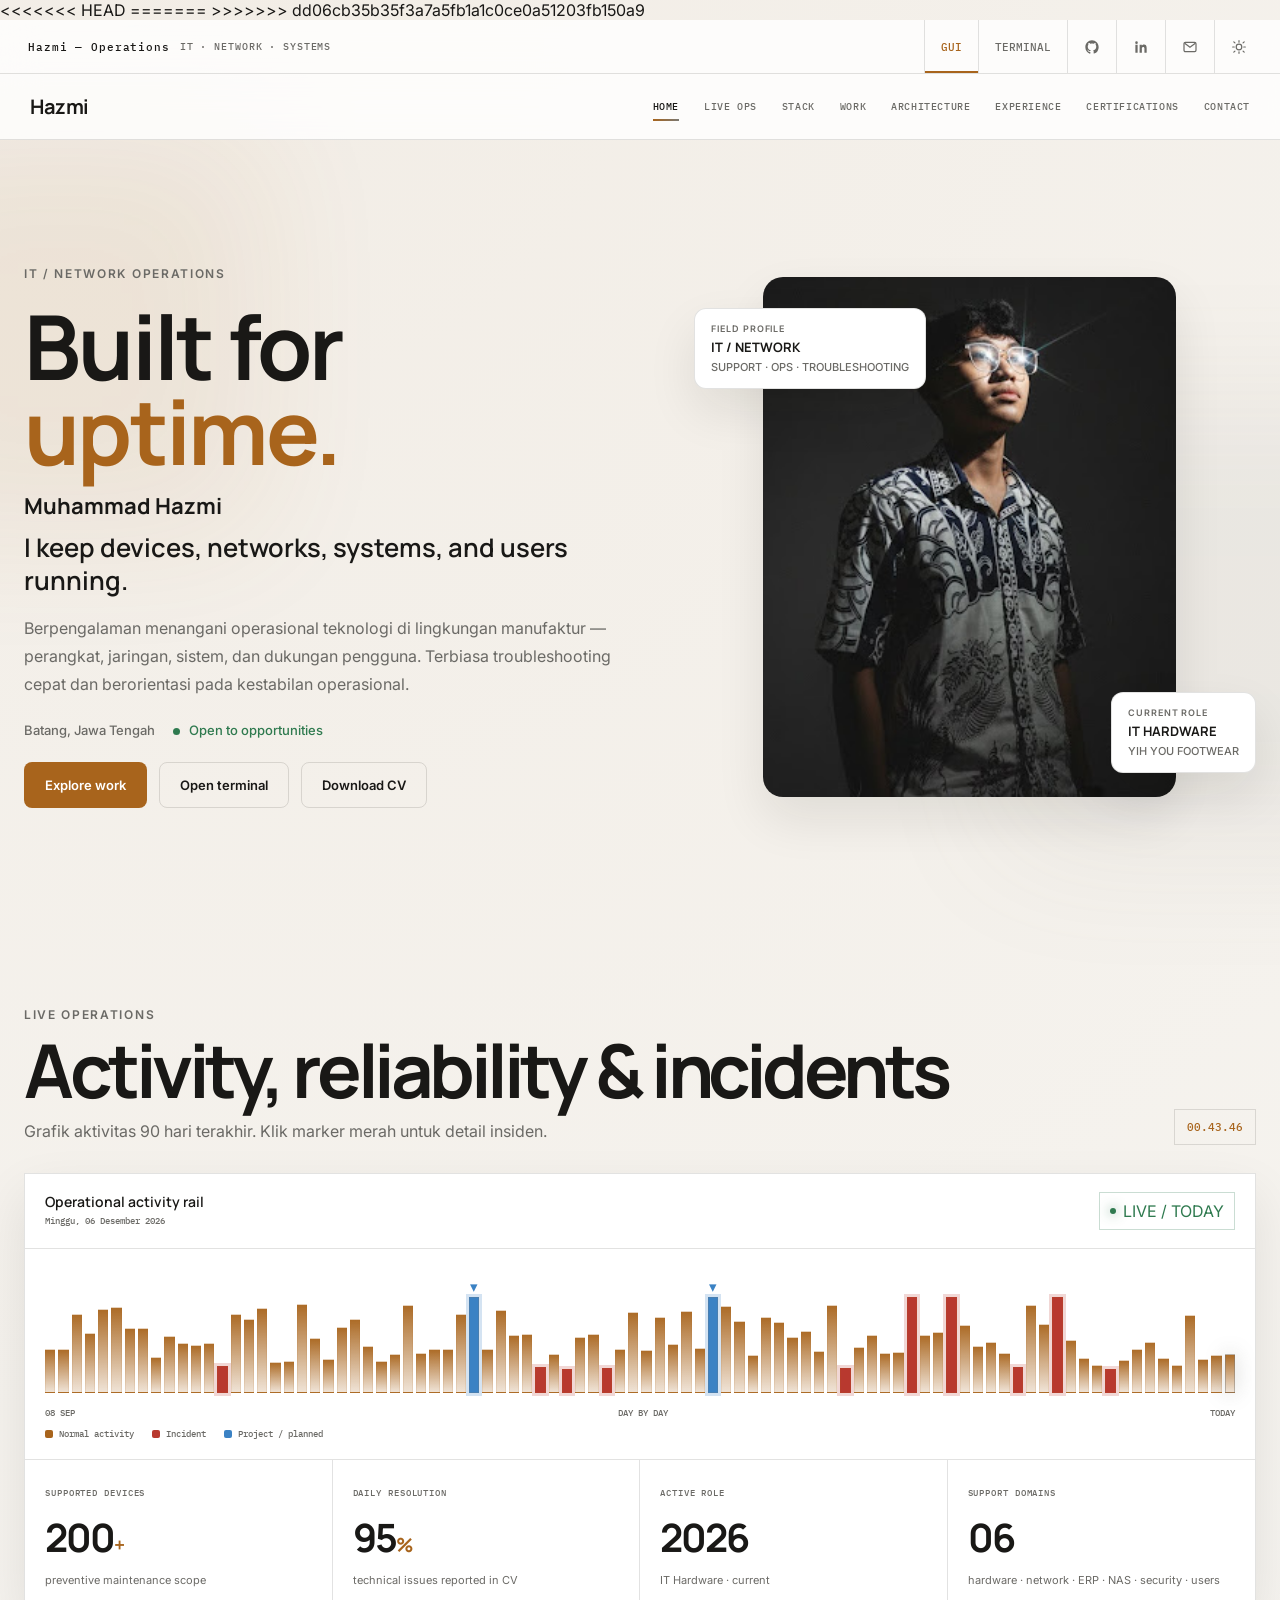
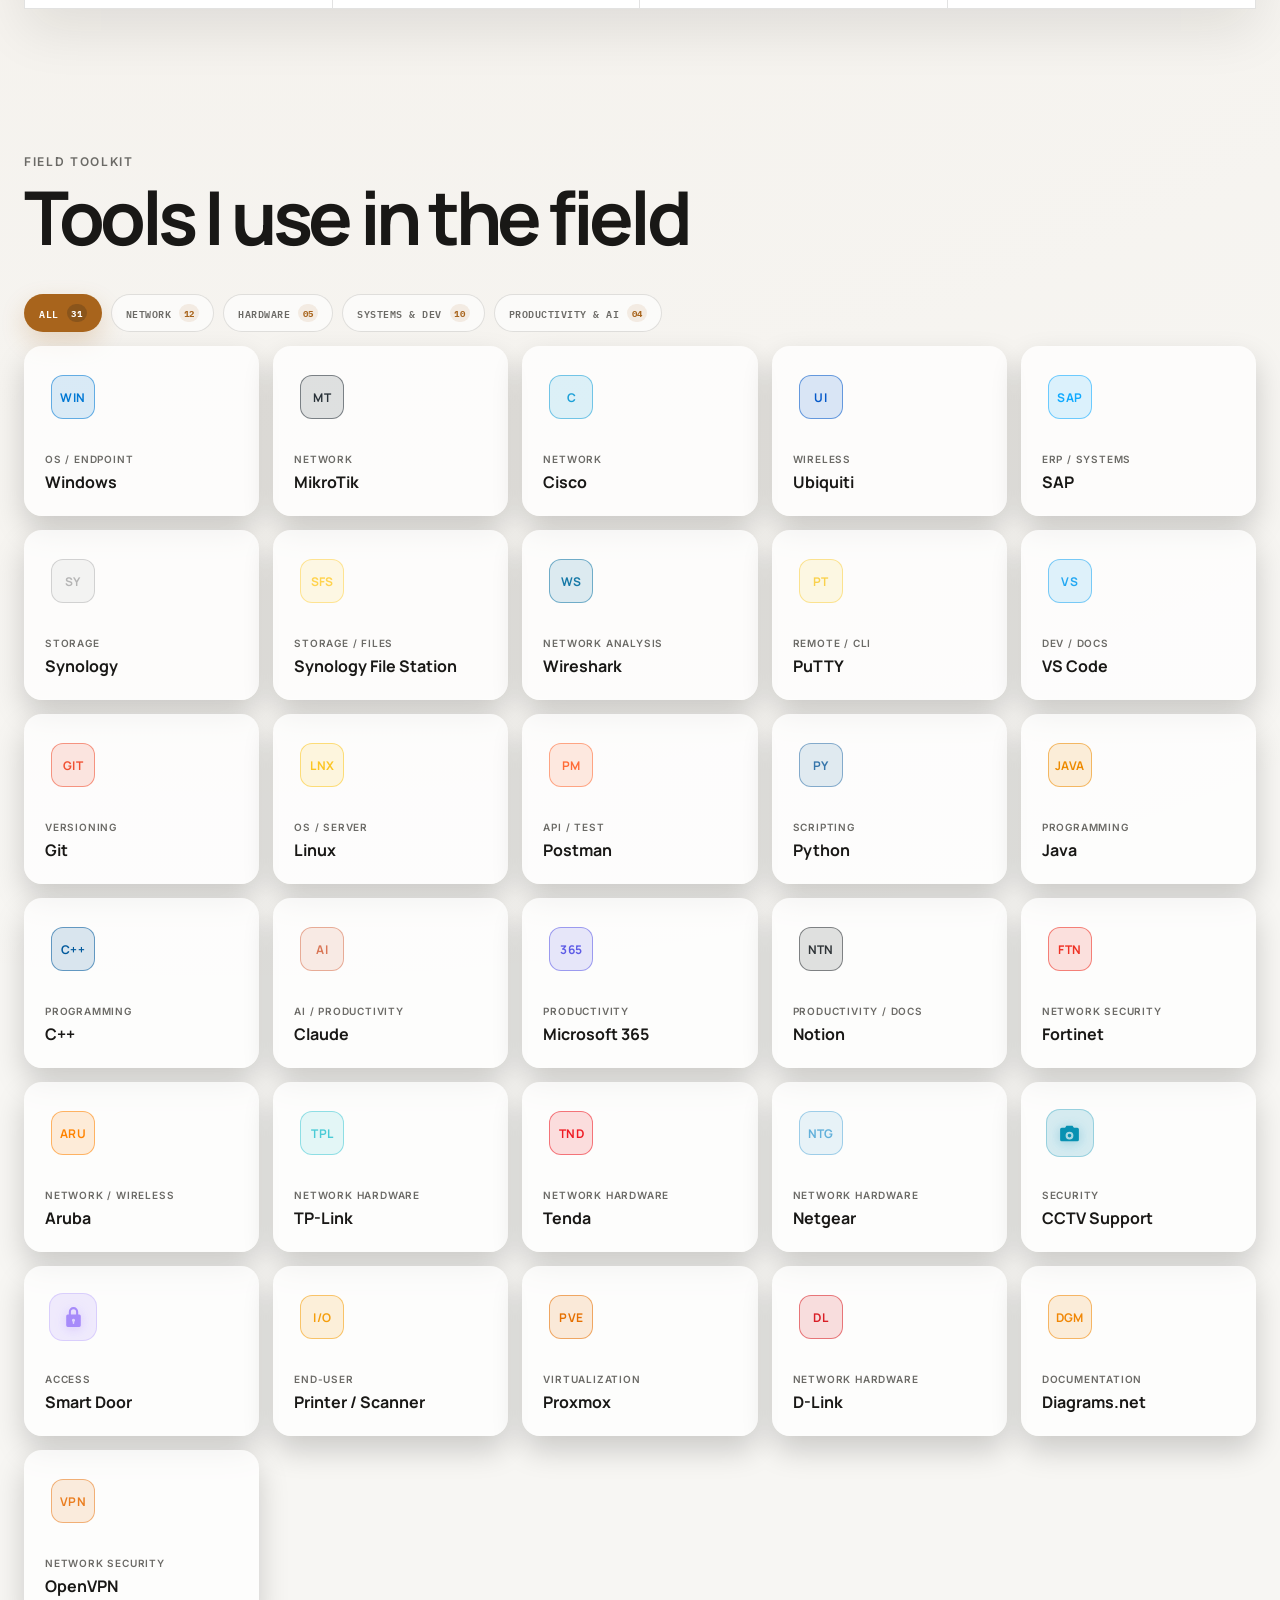
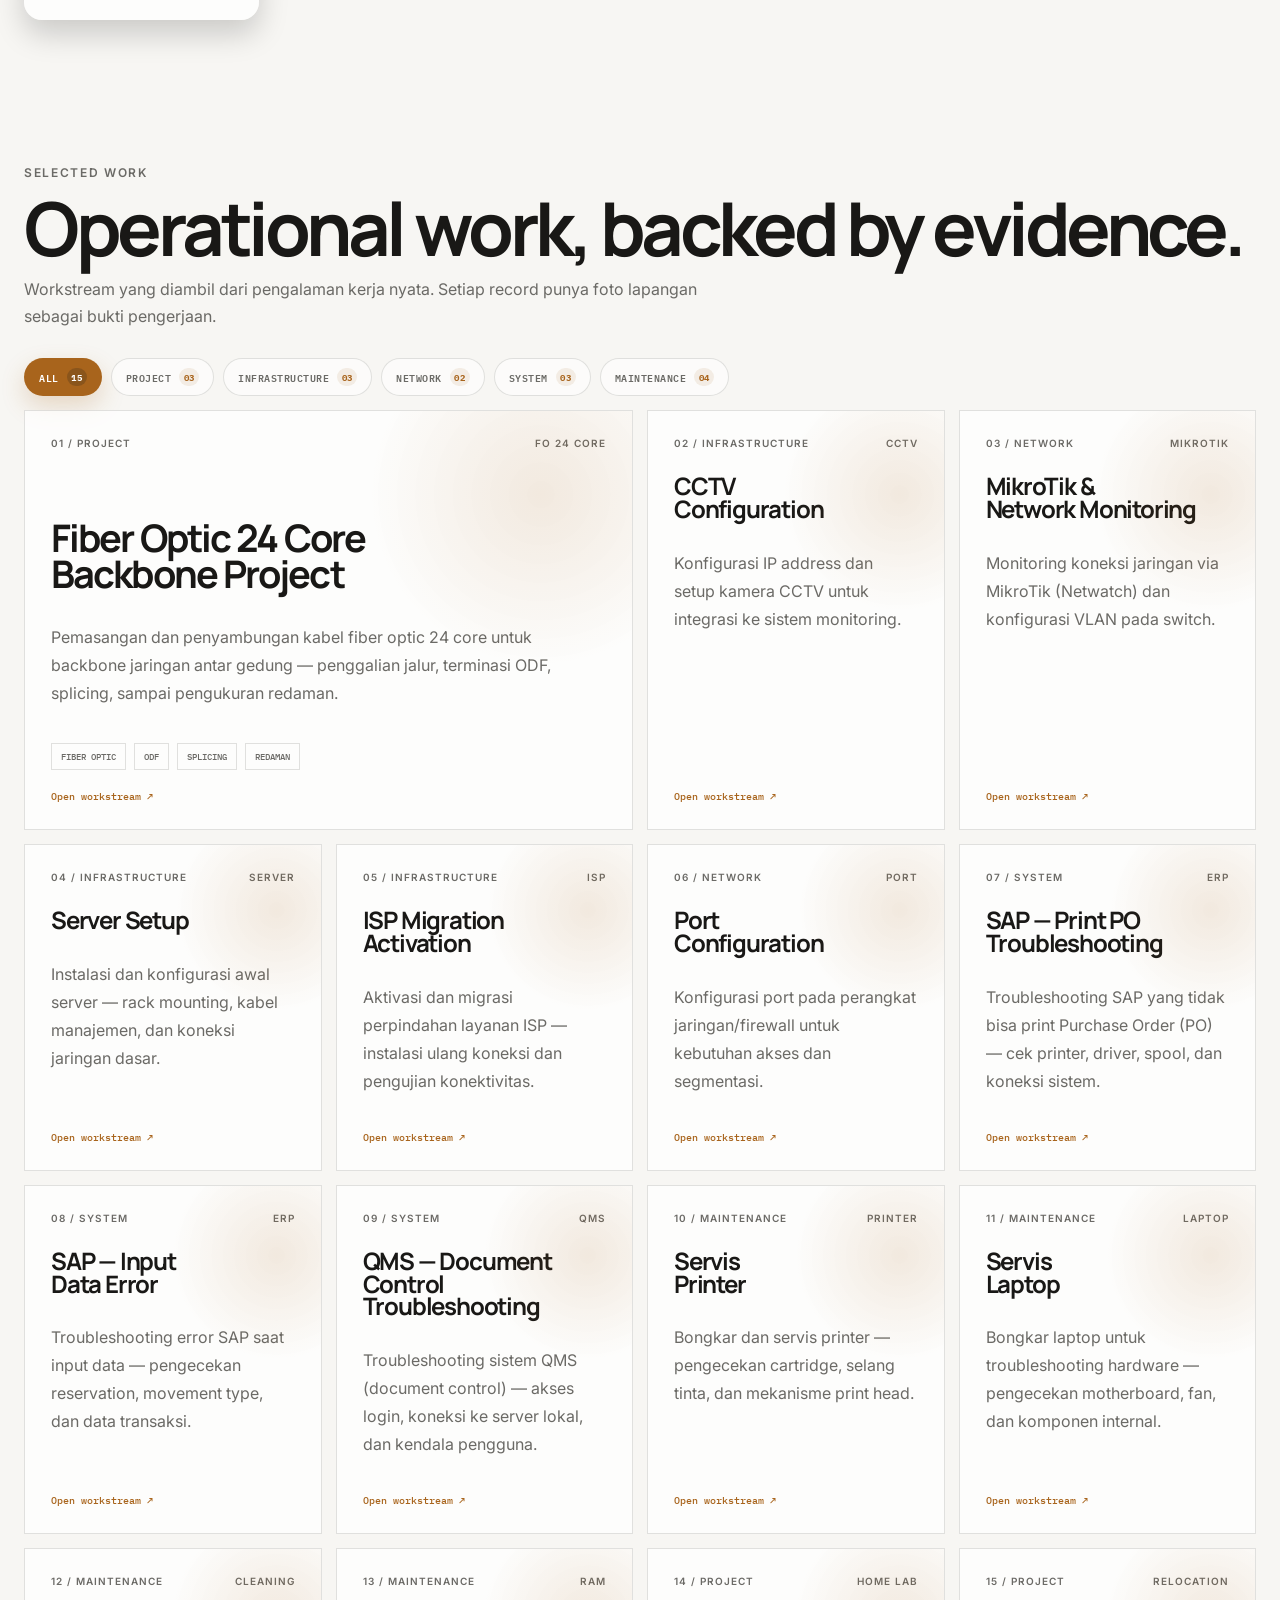
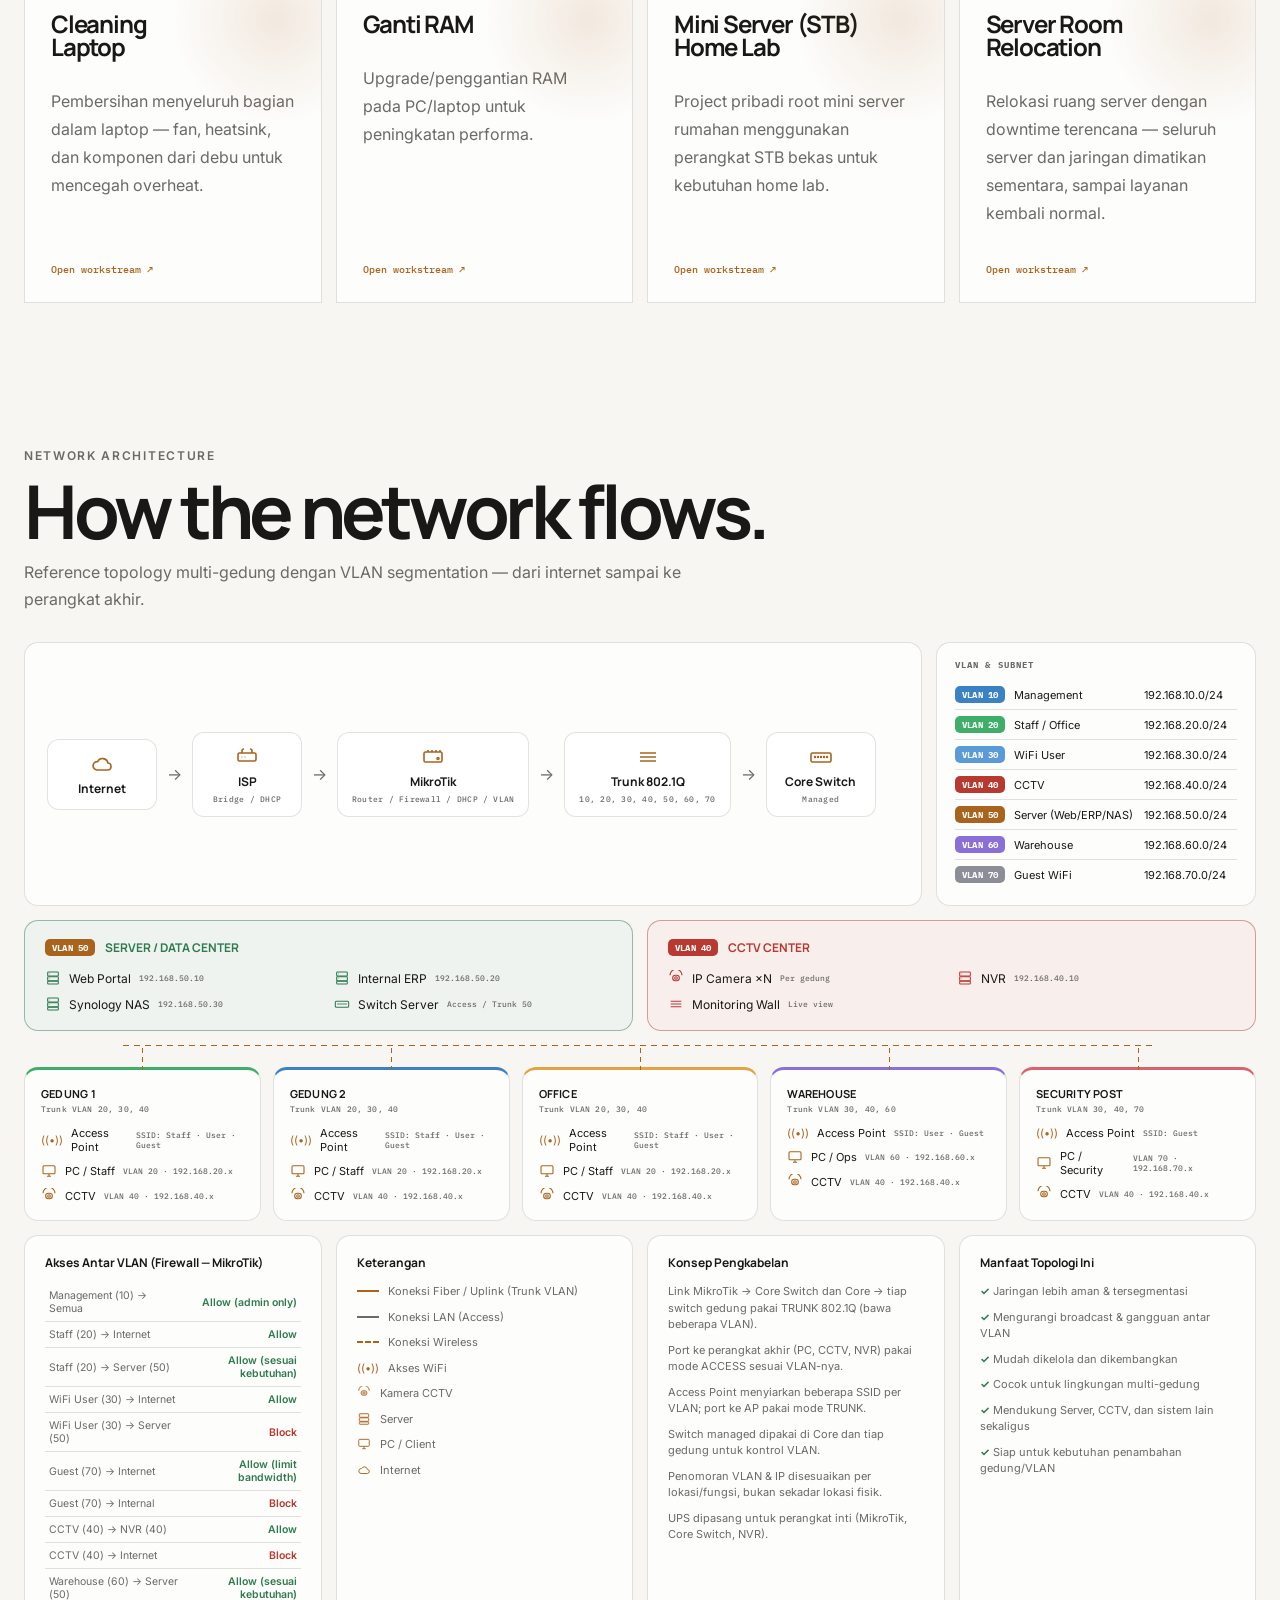
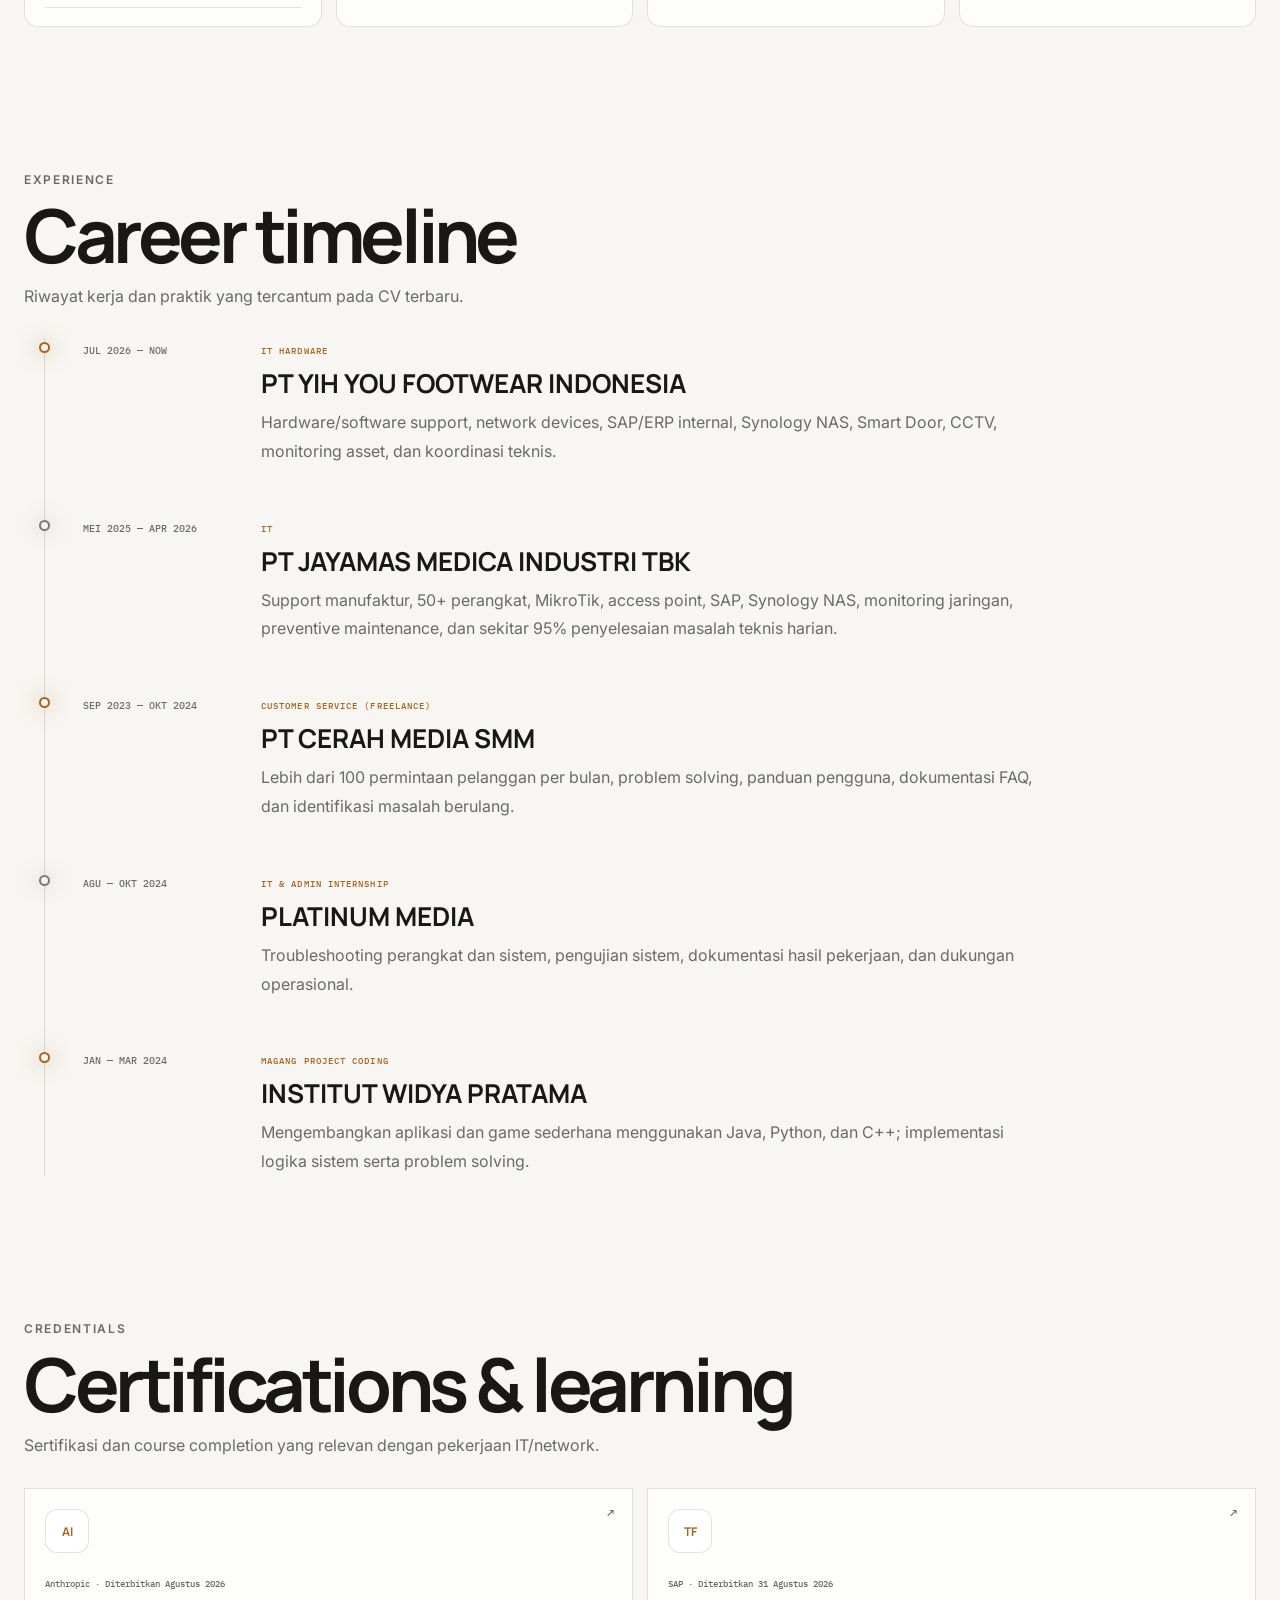
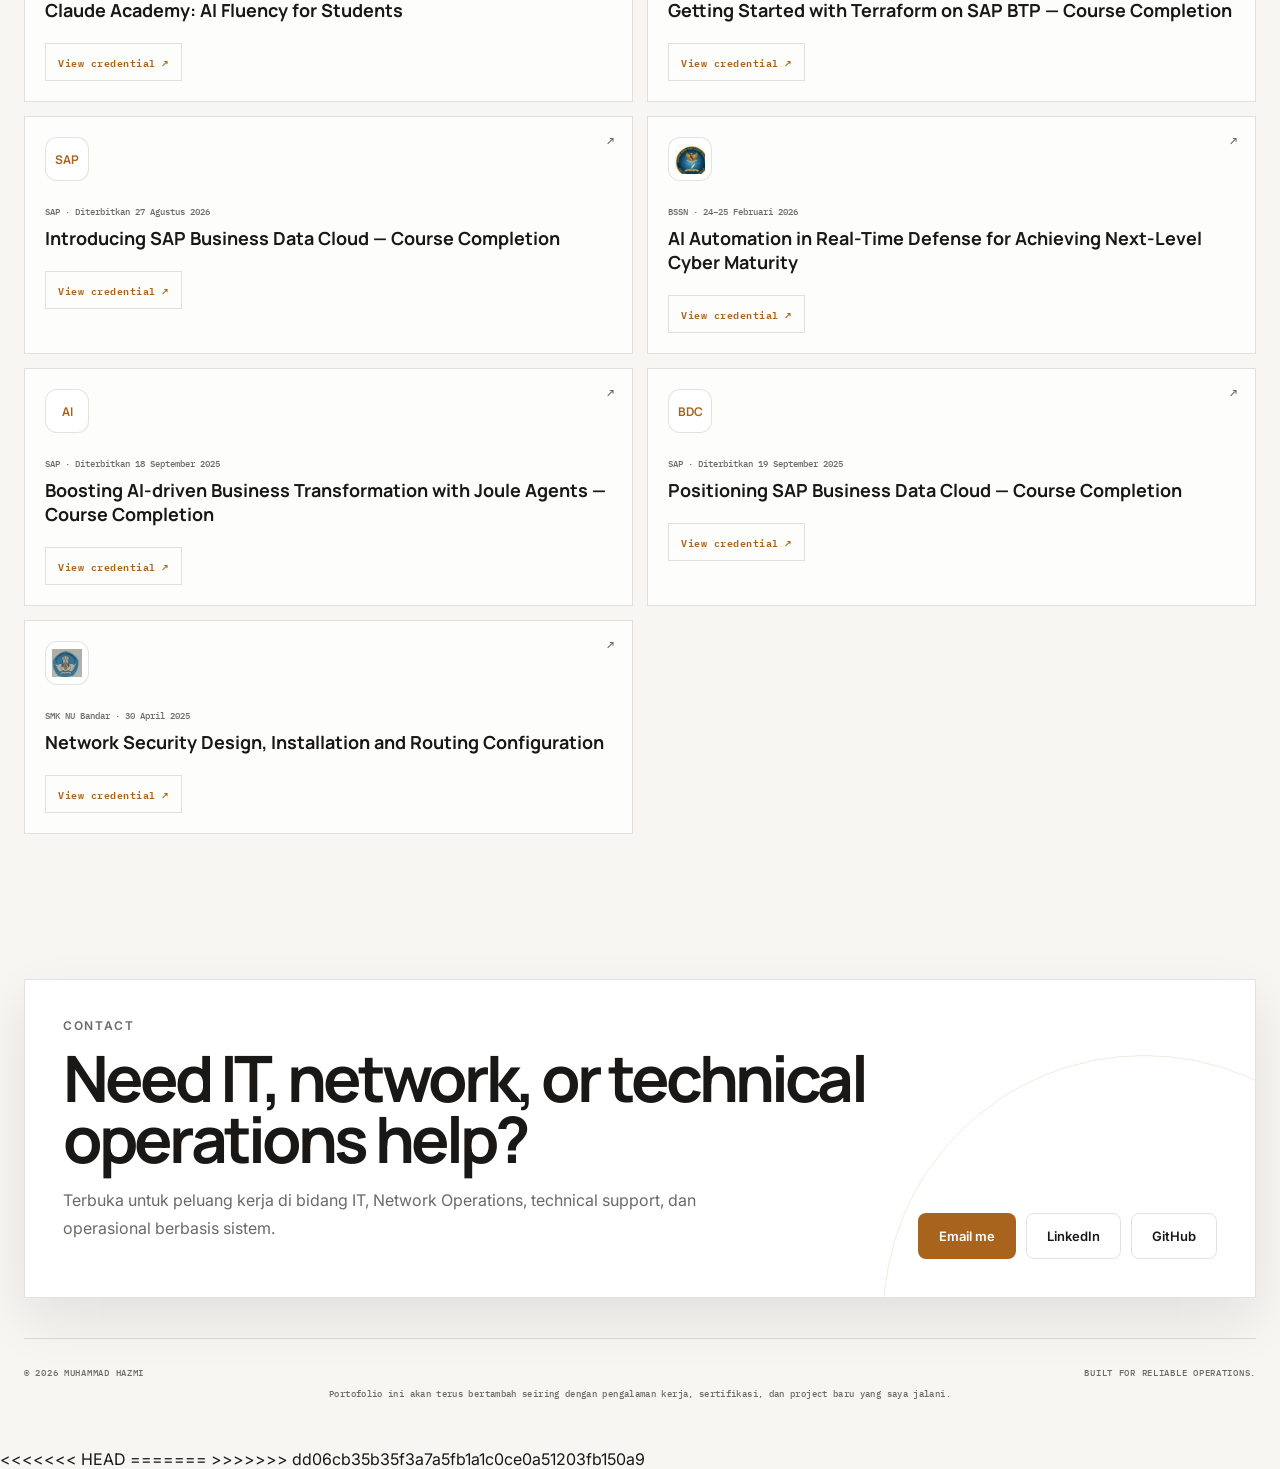
==== commit 971865d6: "uplooo" ====
--- a/index.html
+++ b/index.html
@@ -6,137 +6,510 @@
 <meta name="theme-color" content="#f7f6f3">
 <meta name="description" content="Muhammad Hazmi — IT & Network Operations portfolio.">
 <title>Muhammad Hazmi — IT & Network Operations</title>
+
 <link rel="icon" type="image/svg+xml" href="favicon.svg">
 <link rel="alternate icon" href="favicon.svg">
 <link rel="apple-touch-icon" href="favicon.svg">
+
 <link rel="preconnect" href="https://fonts.googleapis.com">
 <link rel="preconnect" href="https://fonts.gstatic.com" crossorigin>
 <link href="https://fonts.googleapis.com/css2?family=IBM+Plex+Mono:wght@400;500&family=Inter:wght@400;500;600;700;800&family=Manrope:wght@600;700;800&display=swap" rel="stylesheet">
+<<<<<<< HEAD
 <link rel="stylesheet" href="styles.css?v=9">
 <script>try{var t=localStorage.getItem('hz-theme')||'light';document.documentElement.setAttribute('data-theme',t)}catch(e){}</script>
+=======
+
+<link rel="stylesheet" href="styles.css?v=6">
+
+<script>
+try {
+  const savedTheme = localStorage.getItem('hz-theme') || 'light';
+  document.documentElement.setAttribute('data-theme', savedTheme);
+} catch (error) {
+  // localStorage may be unavailable in restricted browsing modes.
+}
+</script>
+>>>>>>> dd06cb35b35f3a7a5fb1a1c0ce0a51203fb150a9
 </head>
+
 <body>
-<div class="ambient ambient-a"></div><div class="ambient ambient-b"></div>
+
+<div class="ambient ambient-a"></div>
+<div class="ambient ambient-b"></div>
 <div class="scroll-progress" id="scrollProgress"></div>
-<div class="transition-layer" id="transitionLayer"><span>SWITCHING MODE</span></div>
+<div class="transition-layer" id="transitionLayer">
+  <span>SWITCHING MODE</span>
+</div>
 
 <header class="topbar">
-  <div class="brandline"><span>Hazmi — Operations</span><small>IT · NETWORK · SYSTEMS</small></div>
+  <div class="brandline">
+    <span>Hazmi — Operations</span>
+    <small>IT · NETWORK · SYSTEMS</small>
+  </div>
+
   <div class="top-actions">
     <button class="mode-switch active" data-mode="gui">GUI</button>
     <button class="mode-switch" data-mode="terminal">TERMINAL</button>
-    <a href="https://github.com/Mhazmii" target="_blank" rel="noreferrer" aria-label="GitHub"><svg viewBox="0 0 24 24" width="16" height="16" fill="currentColor"><path d="M12 2C6.48 2 2 6.58 2 12.25c0 4.53 2.87 8.37 6.84 9.73.5.1.68-.22.68-.5v-1.94c-2.78.62-3.37-1.36-3.37-1.36-.46-1.19-1.11-1.51-1.11-1.51-.91-.64.07-.62.07-.62 1 .07 1.53 1.05 1.53 1.05.89 1.56 2.34 1.11 2.91.85.09-.66.35-1.11.63-1.37-2.22-.26-4.56-1.14-4.56-5.07 0-1.12.39-2.03 1.03-2.75-.1-.26-.45-1.31.1-2.72 0 0 .84-.28 2.75 1.05a9.3 9.3 0 0 1 5 0c1.91-1.33 2.75-1.05 2.75-1.05.55 1.41.2 2.46.1 2.72.64.72 1.03 1.63 1.03 2.75 0 3.94-2.34 4.8-4.57 5.06.36.32.68.95.68 1.92v2.85c0 .28.18.61.69.5A10.26 10.26 0 0 0 22 12.25C22 6.58 17.52 2 12 2Z"/></svg></a>
-    <a href="https://www.linkedin.com/in/muhammadhazmii" target="_blank" rel="noreferrer" aria-label="LinkedIn"><svg viewBox="0 0 24 24" width="16" height="16" fill="currentColor"><path d="M6.94 8.5H3.56V20.5H6.94V8.5ZM5.25 3.5A1.96 1.96 0 1 0 5.28 7.42 1.96 1.96 0 0 0 5.25 3.5ZM20.5 20.5H17.13V14.31C17.13 12.83 16.6 11.82 15.28 11.82C14.28 11.82 13.68 12.5 13.42 13.15C13.32 13.39 13.3 13.72 13.3 14.06V20.5H9.92S9.97 9.45 9.92 8.5H13.3V9.98C13.75 9.29 14.55 8.3 16.58 8.3C19.1 8.3 20.5 9.96 20.5 13.5V20.5Z"/></svg></a>
-    <a href="mailto:muhhazmi69@gmail.com" aria-label="Email"><svg viewBox="0 0 24 24" width="16" height="16" fill="none" stroke="currentColor" stroke-width="1.8"><rect x="3" y="5" width="18" height="14" rx="2"/><path d="m4 6.5 8 6 8-6"/></svg></a>
+
+    <a href="https://github.com/Mhazmii" target="_blank" rel="noreferrer" aria-label="GitHub">
+      <svg viewBox="0 0 24 24" width="16" height="16" fill="currentColor">
+        <path d="M12 2C6.48 2 2 6.58 2 12.25c0 4.53 2.87 8.37 6.84 9.73.5.1.68-.22.68-.5v-1.94c-2.78.62-3.37-1.36-3.37-1.36-.46-1.19-1.11-1.51-1.11-1.51-.91-.64.07-.62.07-.62 1 .07 1.53 1.05 1.53 1.05.89 1.56 2.34 1.11 2.91.85.09-.66.35-1.11.63-1.37-2.22-.26-4.56-1.14-4.56-5.07 0-1.12.39-2.03 1.03-2.75-.1-.26-.45-1.31.1-2.72 0 0 .84-.28 2.75 1.05a9.3 9.3 0 0 1 5 0c1.91-1.33 2.75-1.05 2.75-1.05.55 1.41.2 2.46.1 2.72.64.72 1.03 1.63 1.03 2.75 0 3.94-2.34 4.8-4.57 5.06.36.32.68.95.68 1.92v2.85c0 .28.18.61.69.5A10.26 10.26 0 0 0 22 12.25C22 6.58 17.52 2 12 2Z"/>
+      </svg>
+    </a>
+
+    <a href="https://www.linkedin.com/in/muhammadhazmii" target="_blank" rel="noreferrer" aria-label="LinkedIn">
+      <svg viewBox="0 0 24 24" width="16" height="16" fill="currentColor">
+        <path d="M6.94 8.5H3.56V20.5H6.94V8.5ZM5.25 3.5A1.96 1.96 0 1 0 5.28 7.42 1.96 1.96 0 0 0 5.25 3.5ZM20.5 20.5H17.13V14.31C17.13 12.83 16.6 11.82 15.28 11.82C14.28 11.82 13.68 12.5 13.42 13.15C13.32 13.39 13.3 13.72 13.3 14.06V20.5H9.92S9.97 9.45 9.92 8.5H13.3V9.98C13.75 9.29 14.55 8.3 16.58 8.3C19.1 8.3 20.5 9.96 20.5 13.5V20.5Z"/>
+      </svg>
+    </a>
+
+    <a href="mailto:muhhazmi69@gmail.com" aria-label="Email">
+      <svg viewBox="0 0 24 24" width="16" height="16" fill="none" stroke="currentColor" stroke-width="1.8">
+        <rect x="3" y="5" width="18" height="14" rx="2"/>
+        <path d="m4 6.5 8 6 8-6"/>
+      </svg>
+    </a>
+
     <button class="theme-toggle" id="themeToggle" type="button" aria-label="Toggle light / dark mode">
-      <svg class="icon-moon" viewBox="0 0 24 24" fill="none" stroke="currentColor" stroke-width="1.8" stroke-linecap="round" stroke-linejoin="round"><path d="M21 12.6A9 9 0 1 1 11.4 3a7 7 0 0 0 9.6 9.6Z"/></svg>
-      <svg class="icon-sun" viewBox="0 0 24 24" fill="none" stroke="currentColor" stroke-width="1.8" stroke-linecap="round" stroke-linejoin="round"><circle cx="12" cy="12" r="4.2"/><path d="M12 2.5v2.4M12 19.1v2.4M4.2 4.2l1.7 1.7M18.1 18.1l1.7 1.7M2.5 12h2.4M19.1 12h2.4M4.2 19.8l1.7-1.7M18.1 5.9l1.7-1.7"/></svg>
+      <svg class="icon-moon" viewBox="0 0 24 24" fill="none" stroke="currentColor" stroke-width="1.8" stroke-linecap="round" stroke-linejoin="round">
+        <path d="M21 12.6A9 9 0 1 1 11.4 3a7 7 0 0 0 9.6 9.6Z"/>
+      </svg>
+
+      <svg class="icon-sun" viewBox="0 0 24 24" fill="none" stroke="currentColor" stroke-width="1.8" stroke-linecap="round" stroke-linejoin="round">
+        <circle cx="12" cy="12" r="4.2"/>
+        <path d="M12 2.5v2.4M12 19.1v2.4M4.2 4.2l1.7 1.7M18.1 18.1l1.7 1.7M2.5 12h2.4M19.1 12h2.4M4.2 19.8l1.7-1.7M18.1 5.9l1.7-1.7"/>
+      </svg>
     </button>
   </div>
 </header>
 
 <section class="gui-mode" id="guiMode">
+
   <nav class="nav">
     <a class="wordmark" href="#home">Hazmi</a>
+
     <div class="nav-links" id="navLinks">
-      <a href="#home">Home</a><a href="#live">Live Ops</a><a href="#stack">Stack</a><a href="#work">Work</a><a href="#architecture">Architecture</a><a href="#experience">Experience</a><a href="#certifications">Certifications</a><a href="#contact">Contact</a>
+      <a href="#home">Home</a>
+      <a href="#live">Live Ops</a>
+      <a href="#stack">Stack</a>
+      <a href="#work">Work</a>
+      <a href="#architecture">Architecture</a>
+      <a href="#experience">Experience</a>
+      <a href="#certifications">Certifications</a>
+      <a href="#contact">Contact</a>
     </div>
+
     <button class="nav-menu" id="navMenu">MENU</button>
   </nav>
 
   <main>
+
+    <!-- HERO -->
     <section class="hero section" id="home">
       <div class="hero-grid">
+
         <div class="hero-copy reveal">
           <div class="eyebrow">IT / NETWORK OPERATIONS</div>
+
           <h1>Built for<br><span>uptime.</span></h1>
+
           <p class="hero-title">Muhammad Hazmi</p>
           <p class="hero-lead">I keep devices, networks, systems, and users running.</p>
-          <p class="hero-sub">Berpengalaman menangani operasional teknologi di lingkungan manufaktur — perangkat, jaringan, sistem, dan dukungan pengguna. Terbiasa troubleshooting cepat dan berorientasi pada kestabilan operasional.</p>
-          <div class="hero-meta"><span>Batang, Jawa Tengah</span><span class="status"><i></i> Open to opportunities</span></div>
-          <div class="hero-actions"><a class="btn primary" href="#work">Explore work</a><button class="btn ghost" data-mode="terminal">Open terminal</button><a class="btn line" href="CV_MuhammadHazmi.pdf" download>Download CV</a></div>
-        </div>
+
+          <p class="hero-sub">
+            Berpengalaman menangani operasional teknologi di lingkungan manufaktur
+            — perangkat, jaringan, sistem, dan dukungan pengguna.
+            Terbiasa troubleshooting cepat dan berorientasi pada kestabilan operasional.
+          </p>
+
+          <div class="hero-meta">
+            <span>Batang, Jawa Tengah</span>
+            <span class="status"><i></i> Open to opportunities</span>
+          </div>
+
+          <div class="hero-actions">
+            <a class="btn primary" href="#work">Explore work</a>
+            <button class="btn ghost" data-mode="terminal">Open terminal</button>
+            <a class="btn line" href="CV_MuhammadHazmi.pdf" download>Download CV</a>
+          </div>
+        </div>
+
         <div class="hero-visual reveal delay-2" id="heroVisual">
           <div class="hero-photo-frame">
             <img src="profile-photo.png" alt="Muhammad Hazmi">
           </div>
-          <div class="hero-card card-a"><small>FIELD PROFILE</small><strong>IT / NETWORK</strong><span>SUPPORT · OPS · TROUBLESHOOTING</span></div>
-          <div class="hero-card card-b"><small>CURRENT ROLE</small><strong>IT HARDWARE</strong><span>YIH YOU FOOTWEAR</span></div>
-        </div>
+
+          <div class="hero-card card-a">
+            <small>FIELD PROFILE</small>
+            <strong>IT / NETWORK</strong>
+            <span>SUPPORT · OPS · TROUBLESHOOTING</span>
+          </div>
+
+          <div class="hero-card card-b">
+            <small>CURRENT ROLE</small>
+            <strong>IT HARDWARE</strong>
+            <span>YIH YOU FOOTWEAR</span>
+          </div>
+        </div>
+
       </div>
     </section>
 
+    <!-- LIVE OPERATIONS -->
     <section class="section" id="live">
-  <div class="section-head reveal"><div><div class="eyebrow">LIVE OPERATIONS</div><h2>Activity, reliability &amp; incidents</h2><p>Grafik aktivitas 90 hari terakhir. Klik marker merah untuk detail insiden.</p></div><div class="live-clock" id="liveClock">--:--:--</div></div>
-  <div class="live-shell reveal delay-1">
-    <div class="live-top"><div><strong>Operational activity rail</strong><span id="liveDateLabel">--</span></div><div class="live-badge"><i></i> LIVE / TODAY</div></div>
-    <div class="activity-wrap"><div class="activity-grid" id="activityGrid"></div></div>
-    <div class="activity-axis"><span id="axisStart">90 DAYS AGO</span><span>DAY BY DAY</span><span>TODAY</span></div>
-    <div class="activity-legend"><span><i class="dot-normal"></i>Normal activity</span><span><i class="dot-incident"></i>Incident</span><span><i class="dot-event"></i>Project / planned</span></div>
-    <div class="metric-row">
-      <div class="metric"><small>SUPPORTED DEVICES</small><strong data-count="200">0<span>+</span></strong><span>preventive maintenance scope</span></div>
-      <div class="metric"><small>DAILY RESOLUTION</small><strong data-count="95">0<span>%</span></strong><span>technical issues reported in CV</span></div>
-      <div class="metric"><small>ACTIVE ROLE</small><strong>2026</strong><span>IT Hardware · current</span></div>
-      <div class="metric"><small>SUPPORT DOMAINS</small><strong>06</strong><span>hardware · network · ERP · NAS · security · users</span></div>
-    </div>
-  </div>
-</section>
-
+
+      <div class="section-head reveal">
+        <div>
+          <div class="eyebrow">LIVE OPERATIONS</div>
+          <h2>Activity, reliability &amp; incidents</h2>
+          <p>Grafik aktivitas 90 hari terakhir. Klik marker merah untuk detail insiden.</p>
+        </div>
+
+        <div class="live-clock" id="liveClock">--:--:--</div>
+      </div>
+
+      <div class="live-shell reveal delay-1">
+
+        <div class="live-top">
+          <div>
+            <strong>Operational activity rail</strong>
+            <span id="liveDateLabel">--</span>
+          </div>
+
+          <div class="live-badge">
+            <i></i> LIVE / TODAY
+          </div>
+        </div>
+
+        <div class="activity-wrap">
+          <div class="activity-grid" id="activityGrid"></div>
+        </div>
+
+        <div class="activity-axis">
+          <span id="axisStart">90 DAYS AGO</span>
+          <span>DAY BY DAY</span>
+          <span>TODAY</span>
+        </div>
+
+        <div class="activity-legend">
+          <span><i class="dot-normal"></i>Normal activity</span>
+          <span><i class="dot-incident"></i>Incident</span>
+          <span><i class="dot-event"></i>Project / planned</span>
+        </div>
+
+        <div class="metric-row">
+
+          <div class="metric">
+            <small>SUPPORTED DEVICES</small>
+            <strong data-count="200">0<span>+</span></strong>
+            <span>preventive maintenance scope</span>
+          </div>
+
+          <div class="metric">
+            <small>DAILY RESOLUTION</small>
+            <strong data-count="95">0<span>%</span></strong>
+            <span>technical issues reported in CV</span>
+          </div>
+
+          <div class="metric">
+            <small>ACTIVE ROLE</small>
+            <strong>2026</strong>
+            <span>IT Hardware · current</span>
+          </div>
+
+          <div class="metric">
+            <small>SUPPORT DOMAINS</small>
+            <strong>06</strong>
+            <span>hardware · network · ERP · NAS · security · users</span>
+          </div>
+
+        </div>
+      </div>
+    </section>
+
+    <!-- STACK -->
     <section class="section" id="stack">
-  <div class="section-head reveal"><div><div class="eyebrow">FIELD TOOLKIT</div><h2>Tools I use in the field</h2></div></div>
-  <div class="tool-filters reveal" id="toolFilters"></div>
-  <div class="tool-wall reveal delay-1" id="toolWall"></div>
-  <div class="tool-popover" id="toolPopover"></div>
-</section>
-
+      <div class="section-head reveal">
+        <div>
+          <div class="eyebrow">FIELD TOOLKIT</div>
+          <h2>Tools I use in the field</h2>
+        </div>
+      </div>
+
+      <div class="tool-filters reveal" id="toolFilters"></div>
+      <div class="tool-wall reveal delay-1" id="toolWall"></div>
+      <div class="tool-popover" id="toolPopover"></div>
+    </section>
+
+    <!-- WORK -->
     <section class="section" id="work">
-  <div class="section-head reveal"><div><div class="eyebrow">SELECTED WORK</div><h2>Operational work, backed by evidence.</h2><p>Workstream yang diambil dari pengalaman kerja nyata. Setiap record punya foto lapangan sebagai bukti pengerjaan.</p></div></div>
-  <div class="work-filters reveal" id="workFilters"></div>
-  <div class="work-grid reveal delay-1" id="workGrid">
-    <article class="work-card large" data-cat="project"><div class="work-meta"><span>01 / PROJECT</span><span>FO 24 CORE</span></div><h3>Fiber Optic 24 Core<br>Backbone Project</h3><p>Pemasangan dan penyambungan kabel fiber optic 24 core untuk backbone jaringan antar gedung — penggalian jalur, terminasi ODF, splicing, sampai pengukuran redaman.</p><div class="work-rail"><span>FIBER OPTIC</span><span>ODF</span><span>SPLICING</span><span>REDAMAN</span></div><button class="work-action" data-detail="fo">Open workstream ↗</button></article>
-    <article class="work-card task-card" data-cat="infrastructure"><div class="work-meta"><span>02 / INFRASTRUCTURE</span><span>CCTV</span></div><h3>CCTV<br>Configuration</h3><p>Konfigurasi IP address dan setup kamera CCTV untuk integrasi ke sistem monitoring.</p><button class="work-action" data-detail="cctv">Open workstream ↗</button></article>
-    <article class="work-card task-card" data-cat="network"><div class="work-meta"><span>03 / NETWORK</span><span>MIKROTIK</span></div><h3>MikroTik &amp;<br>Network Monitoring</h3><p>Monitoring koneksi jaringan via MikroTik (Netwatch) dan konfigurasi VLAN pada switch.</p><button class="work-action" data-detail="network">Open workstream ↗</button></article>
-    <article class="work-card task-card" data-cat="infrastructure"><div class="work-meta"><span>04 / INFRASTRUCTURE</span><span>SERVER</span></div><h3>Server Setup</h3><p>Instalasi dan konfigurasi awal server — rack mounting, kabel manajemen, dan koneksi jaringan dasar.</p><button class="work-action" data-detail="server">Open workstream ↗</button></article>
-    <article class="work-card task-card" data-cat="infrastructure"><div class="work-meta"><span>05 / INFRASTRUCTURE</span><span>ISP</span></div><h3>ISP Migration<br>Activation</h3><p>Aktivasi dan migrasi perpindahan layanan ISP — instalasi ulang koneksi dan pengujian konektivitas.</p><button class="work-action" data-detail="isp">Open workstream ↗</button></article>
-    <article class="work-card task-card" data-cat="network"><div class="work-meta"><span>06 / NETWORK</span><span>PORT</span></div><h3>Port<br>Configuration</h3><p>Konfigurasi port pada perangkat jaringan/firewall untuk kebutuhan akses dan segmentasi.</p><button class="work-action" data-detail="port">Open workstream ↗</button></article>
-    <article class="work-card task-card" data-cat="system"><div class="work-meta"><span>07 / SYSTEM</span><span>ERP</span></div><h3>SAP — Print PO<br>Troubleshooting</h3><p>Troubleshooting SAP yang tidak bisa print Purchase Order (PO) — cek printer, driver, spool, dan koneksi sistem.</p><button class="work-action" data-detail="sappo">Open workstream ↗</button></article>
-    <article class="work-card task-card" data-cat="system"><div class="work-meta"><span>08 / SYSTEM</span><span>ERP</span></div><h3>SAP — Input<br>Data Error</h3><p>Troubleshooting error SAP saat input data — pengecekan reservation, movement type, dan data transaksi.</p><button class="work-action" data-detail="sapdata">Open workstream ↗</button></article>
-    <article class="work-card task-card" data-cat="system"><div class="work-meta"><span>09 / SYSTEM</span><span>QMS</span></div><h3>QMS — Document<br>Control Troubleshooting</h3><p>Troubleshooting sistem QMS (document control) — akses login, koneksi ke server lokal, dan kendala pengguna.</p><button class="work-action" data-detail="qms">Open workstream ↗</button></article>
-    <article class="work-card task-card" data-cat="maintenance"><div class="work-meta"><span>10 / MAINTENANCE</span><span>PRINTER</span></div><h3>Servis<br>Printer</h3><p>Bongkar dan servis printer — pengecekan cartridge, selang tinta, dan mekanisme print head.</p><button class="work-action" data-detail="printer">Open workstream ↗</button></article>
-    <article class="work-card task-card" data-cat="maintenance"><div class="work-meta"><span>11 / MAINTENANCE</span><span>LAPTOP</span></div><h3>Servis<br>Laptop</h3><p>Bongkar laptop untuk troubleshooting hardware — pengecekan motherboard, fan, dan komponen internal.</p><button class="work-action" data-detail="laptop">Open workstream ↗</button></article>
-    <article class="work-card task-card" data-cat="maintenance"><div class="work-meta"><span>12 / MAINTENANCE</span><span>CLEANING</span></div><h3>Cleaning<br>Laptop</h3><p>Pembersihan menyeluruh bagian dalam laptop — fan, heatsink, dan komponen dari debu untuk mencegah overheat.</p><button class="work-action" data-detail="cleaning">Open workstream ↗</button></article>
-    <article class="work-card task-card" data-cat="maintenance"><div class="work-meta"><span>13 / MAINTENANCE</span><span>RAM</span></div><h3>Ganti RAM</h3><p>Upgrade/penggantian RAM pada PC/laptop untuk peningkatan performa.</p><button class="work-action" data-detail="ram">Open workstream ↗</button></article>
-    <article class="work-card task-card" data-cat="project"><div class="work-meta"><span>14 / PROJECT</span><span>HOME LAB</span></div><h3>Mini Server (STB)<br>Home Lab</h3><p>Project pribadi root mini server rumahan menggunakan perangkat STB bekas untuk kebutuhan home lab.</p><button class="work-action" data-detail="stb">Open workstream ↗</button></article>
-    <article class="work-card task-card" data-cat="project"><div class="work-meta"><span>15 / PROJECT</span><span>RELOCATION</span></div><h3>Server Room<br>Relocation</h3><p>Relokasi ruang server dengan downtime terencana — seluruh server dan jaringan dimatikan sementara, sampai layanan kembali normal.</p><button class="work-action" data-detail="relocation">Open workstream ↗</button></article>
-  </div>
-</section>
-
+
+      <div class="section-head reveal">
+        <div>
+          <div class="eyebrow">SELECTED WORK</div>
+          <h2>Operational work, backed by evidence.</h2>
+          <p>
+            Workstream yang diambil dari pengalaman kerja nyata.
+            Setiap record punya foto lapangan sebagai bukti pengerjaan.
+          </p>
+        </div>
+      </div>
+
+      <div class="work-filters reveal" id="workFilters"></div>
+
+      <div class="work-grid reveal delay-1" id="workGrid">
+
+        <article class="work-card large" data-cat="project">
+          <div class="work-meta">
+            <span>01 / PROJECT</span>
+            <span>FO 24 CORE</span>
+          </div>
+
+          <h3>Fiber Optic 24 Core<br>Backbone Project</h3>
+
+          <p>
+            Pemasangan dan penyambungan kabel fiber optic 24 core untuk backbone jaringan antar gedung
+            — penggalian jalur, terminasi ODF, splicing, sampai pengukuran redaman.
+          </p>
+
+          <div class="work-rail">
+            <span>FIBER OPTIC</span>
+            <span>ODF</span>
+            <span>SPLICING</span>
+            <span>REDAMAN</span>
+          </div>
+
+          <button class="work-action" data-detail="fo">Open workstream ↗</button>
+        </article>
+
+        <article class="work-card task-card" data-cat="infrastructure">
+          <div class="work-meta">
+            <span>02 / INFRASTRUCTURE</span>
+            <span>CCTV</span>
+          </div>
+          <h3>CCTV<br>Configuration</h3>
+          <p>Konfigurasi IP address dan setup kamera CCTV untuk integrasi ke sistem monitoring.</p>
+          <button class="work-action" data-detail="cctv">Open workstream ↗</button>
+        </article>
+
+        <article class="work-card task-card" data-cat="network">
+          <div class="work-meta">
+            <span>03 / NETWORK</span>
+            <span>MIKROTIK</span>
+          </div>
+          <h3>MikroTik &amp;<br>Network Monitoring</h3>
+          <p>Monitoring koneksi jaringan via MikroTik (Netwatch) dan konfigurasi VLAN pada switch.</p>
+          <button class="work-action" data-detail="network">Open workstream ↗</button>
+        </article>
+
+        <article class="work-card task-card" data-cat="infrastructure">
+          <div class="work-meta">
+            <span>04 / INFRASTRUCTURE</span>
+            <span>SERVER</span>
+          </div>
+          <h3>Server Setup</h3>
+          <p>Instalasi dan konfigurasi awal server — rack mounting, kabel manajemen, dan koneksi jaringan dasar.</p>
+          <button class="work-action" data-detail="server">Open workstream ↗</button>
+        </article>
+
+        <article class="work-card task-card" data-cat="infrastructure">
+          <div class="work-meta">
+            <span>05 / INFRASTRUCTURE</span>
+            <span>ISP</span>
+          </div>
+          <h3>ISP Migration<br>Activation</h3>
+          <p>Aktivasi dan migrasi perpindahan layanan ISP — instalasi ulang koneksi dan pengujian konektivitas.</p>
+          <button class="work-action" data-detail="isp">Open workstream ↗</button>
+        </article>
+
+        <article class="work-card task-card" data-cat="network">
+          <div class="work-meta">
+            <span>06 / NETWORK</span>
+            <span>PORT</span>
+          </div>
+          <h3>Port<br>Configuration</h3>
+          <p>Konfigurasi port pada perangkat jaringan/firewall untuk kebutuhan akses dan segmentasi.</p>
+          <button class="work-action" data-detail="port">Open workstream ↗</button>
+        </article>
+
+        <article class="work-card task-card" data-cat="system">
+          <div class="work-meta">
+            <span>07 / SYSTEM</span>
+            <span>ERP</span>
+          </div>
+          <h3>SAP — Print PO<br>Troubleshooting</h3>
+          <p>Troubleshooting SAP yang tidak bisa print Purchase Order (PO) — cek printer, driver, spool, dan koneksi sistem.</p>
+          <button class="work-action" data-detail="sappo">Open workstream ↗</button>
+        </article>
+
+        <article class="work-card task-card" data-cat="system">
+          <div class="work-meta">
+            <span>08 / SYSTEM</span>
+            <span>ERP</span>
+          </div>
+          <h3>SAP — Input<br>Data Error</h3>
+          <p>Troubleshooting error SAP saat input data — pengecekan reservation, movement type, dan data transaksi.</p>
+          <button class="work-action" data-detail="sapdata">Open workstream ↗</button>
+        </article>
+
+        <article class="work-card task-card" data-cat="system">
+          <div class="work-meta">
+            <span>09 / SYSTEM</span>
+            <span>QMS</span>
+          </div>
+          <h3>QMS — Document<br>Control Troubleshooting</h3>
+          <p>Troubleshooting sistem QMS (document control) — akses login, koneksi ke server lokal, dan kendala pengguna.</p>
+          <button class="work-action" data-detail="qms">Open workstream ↗</button>
+        </article>
+
+        <article class="work-card task-card" data-cat="maintenance">
+          <div class="work-meta">
+            <span>10 / MAINTENANCE</span>
+            <span>PRINTER</span>
+          </div>
+          <h3>Servis<br>Printer</h3>
+          <p>Bongkar dan servis printer — pengecekan cartridge, selang tinta, dan mekanisme print head.</p>
+          <button class="work-action" data-detail="printer">Open workstream ↗</button>
+        </article>
+
+        <article class="work-card task-card" data-cat="maintenance">
+          <div class="work-meta">
+            <span>11 / MAINTENANCE</span>
+            <span>LAPTOP</span>
+          </div>
+          <h3>Servis<br>Laptop</h3>
+          <p>Bongkar laptop untuk troubleshooting hardware — pengecekan motherboard, fan, dan komponen internal.</p>
+          <button class="work-action" data-detail="laptop">Open workstream ↗</button>
+        </article>
+
+        <article class="work-card task-card" data-cat="maintenance">
+          <div class="work-meta">
+            <span>12 / MAINTENANCE</span>
+            <span>CLEANING</span>
+          </div>
+          <h3>Cleaning<br>Laptop</h3>
+          <p>Pembersihan menyeluruh bagian dalam laptop — fan, heatsink, dan komponen dari debu untuk mencegah overheat.</p>
+          <button class="work-action" data-detail="cleaning">Open workstream ↗</button>
+        </article>
+
+        <article class="work-card task-card" data-cat="maintenance">
+          <div class="work-meta">
+            <span>13 / MAINTENANCE</span>
+            <span>RAM</span>
+          </div>
+          <h3>Ganti RAM</h3>
+          <p>Upgrade/penggantian RAM pada PC/laptop untuk peningkatan performa.</p>
+          <button class="work-action" data-detail="ram">Open workstream ↗</button>
+        </article>
+
+        <article class="work-card task-card" data-cat="project">
+          <div class="work-meta">
+            <span>14 / PROJECT</span>
+            <span>HOME LAB</span>
+          </div>
+          <h3>Mini Server (STB)<br>Home Lab</h3>
+          <p>Project pribadi root mini server rumahan menggunakan perangkat STB bekas untuk kebutuhan home lab.</p>
+          <button class="work-action" data-detail="stb">Open workstream ↗</button>
+        </article>
+
+        <article class="work-card task-card" data-cat="project">
+          <div class="work-meta">
+            <span>15 / PROJECT</span>
+            <span>RELOCATION</span>
+          </div>
+          <h3>Server Room<br>Relocation</h3>
+          <p>Relokasi ruang server dengan downtime terencana — seluruh server dan jaringan dimatikan sementara, sampai layanan kembali normal.</p>
+          <button class="work-action" data-detail="relocation">Open workstream ↗</button>
+        </article>
+
+      </div>
+    </section>
+
+    <!-- NETWORK ARCHITECTURE -->
     <section class="section" id="architecture">
+
       <div class="section-head reveal">
         <div>
           <div class="eyebrow">NETWORK ARCHITECTURE</div>
           <h2>How the network flows.</h2>
           <p>Reference topology multi-gedung dengan VLAN segmentation — dari internet sampai ke perangkat akhir.</p>
         </div>
-        
       </div>
 
       <div class="netmap reveal delay-1">
 
         <div class="netmap-top">
+
           <div class="netmap-flow">
-            <div class="netmap-node"><span class="netmap-icon"><svg viewBox="0 0 24 24" fill="none" stroke="currentColor" stroke-width="1.6"><path d="M7 18h10.5a3.5 3.5 0 0 0 .4-6.98A5.5 5.5 0 0 0 7.6 9.6 3.8 3.8 0 0 0 7 18Z"/></svg></span><strong>Internet</strong></div>
+
+            <div class="netmap-node">
+              <span class="netmap-icon">
+                <svg viewBox="0 0 24 24" fill="none" stroke="currentColor" stroke-width="1.6">
+                  <path d="M7 18h10.5a3.5 3.5 0 0 0 .4-6.98A5.5 5.5 0 0 0 7.6 9.6 3.8 3.8 0 0 0 7 18Z"/>
+                </svg>
+              </span>
+              <strong>Internet</strong>
+            </div>
+
             <div class="netmap-arrow">→</div>
-            <div class="netmap-node"><span class="netmap-icon"><svg viewBox="0 0 24 24" fill="none" stroke="currentColor" stroke-width="1.6"><rect x="3" y="8" width="18" height="8" rx="1.5"/><path d="M7 8V6a2 2 0 0 1 2-2M17 8V6a2 2 0 0 0-2-2"/><circle cx="7" cy="12" r=".6" fill="currentColor" stroke="none"/><circle cx="10" cy="12" r=".6" fill="currentColor" stroke="none"/></svg></span><strong>ISP</strong><small>Bridge / DHCP</small></div>
+
+            <div class="netmap-node">
+              <span class="netmap-icon">
+                <svg viewBox="0 0 24 24" fill="none" stroke="currentColor" stroke-width="1.6">
+                  <rect x="3" y="8" width="18" height="8" rx="1.5"/>
+                  <path d="M7 8V6a2 2 0 0 1 2-2M17 8V6a2 2 0 0 0-2-2"/>
+                  <circle cx="7" cy="12" r=".6" fill="currentColor" stroke="none"/>
+                  <circle cx="10" cy="12" r=".6" fill="currentColor" stroke="none"/>
+                </svg>
+              </span>
+              <strong>ISP</strong>
+              <small>Bridge / DHCP</small>
+            </div>
+
             <div class="netmap-arrow">→</div>
-            <div class="netmap-node"><span class="netmap-icon"><svg viewBox="0 0 24 24" fill="none" stroke="currentColor" stroke-width="1.6"><rect x="3" y="7" width="18" height="10" rx="1.5"/><path d="M7 7V5M11 7V5M15 7V5M19 7V5"/><circle cx="17" cy="13.5" r="1"/></svg></span><strong>MikroTik</strong><small>Router / Firewall / DHCP / VLAN</small></div>
+
+            <div class="netmap-node">
+              <span class="netmap-icon">
+                <svg viewBox="0 0 24 24" fill="none" stroke="currentColor" stroke-width="1.6">
+                  <rect x="3" y="7" width="18" height="10" rx="1.5"/>
+                  <path d="M7 7V5M11 7V5M15 7V5M19 7V5"/>
+                  <circle cx="17" cy="13.5" r="1"/>
+                </svg>
+              </span>
+              <strong>MikroTik</strong>
+              <small>Router / Firewall / DHCP / VLAN</small>
+            </div>
+
             <div class="netmap-arrow">→</div>
-            <div class="netmap-node"><span class="netmap-icon"><svg viewBox="0 0 24 24" fill="none" stroke="currentColor" stroke-width="1.6"><path d="M4 8h16M4 12h16M4 16h16"/></svg></span><strong>Trunk 802.1Q</strong><small>10, 20, 30, 40, 50, 60, 70</small></div>
+
+            <div class="netmap-node">
+              <span class="netmap-icon">
+                <svg viewBox="0 0 24 24" fill="none" stroke="currentColor" stroke-width="1.6">
+                  <path d="M4 8h16M4 12h16M4 16h16"/>
+                </svg>
+              </span>
+              <strong>Trunk 802.1Q</strong>
+              <small>10, 20, 30, 40, 50, 60, 70</small>
+            </div>
+
             <div class="netmap-arrow">→</div>
-            <div class="netmap-node"><span class="netmap-icon"><svg viewBox="0 0 24 24" fill="none" stroke="currentColor" stroke-width="1.6"><rect x="2" y="8" width="20" height="9" rx="1.5"/><path d="M6 12h.01M9 12h.01M12 12h.01M15 12h.01M18 12h.01" stroke-width="2.4" stroke-linecap="round"/></svg></span><strong>Core Switch</strong><small>Managed</small></div>
-          </div>
+
+            <div class="netmap-node">
+              <span class="netmap-icon">
+                <svg viewBox="0 0 24 24" fill="none" stroke="currentColor" stroke-width="1.6">
+                  <rect x="2" y="8" width="20" height="9" rx="1.5"/>
+                  <path d="M6 12h.01M9 12h.01M12 12h.01M15 12h.01M18 12h.01" stroke-width="2.4" stroke-linecap="round"/>
+                </svg>
+              </span>
+              <strong>Core Switch</strong>
+              <small>Managed</small>
+            </div>
+
+          </div>
+
           <div class="netmap-vlan">
             <div class="netmap-vlan-head">VLAN &amp; SUBNET</div>
+
             <table>
               <tr><td><span class="vtag v10">VLAN 10</span></td><td>Management</td><td>192.168.10.0/24</td></tr>
               <tr><td><span class="vtag v20">VLAN 20</span></td><td>Staff / Office</td><td>192.168.20.0/24</td></tr>
@@ -147,74 +520,324 @@
               <tr><td><span class="vtag v70">VLAN 70</span></td><td>Guest WiFi</td><td>192.168.70.0/24</td></tr>
             </table>
           </div>
-        </div>
-
+
+        </div>
+
+        <!-- NETWORK FEATURES -->
         <div class="netmap-features">
+
           <div class="netmap-feature feature-server">
-            <div class="netmap-feature-head"><span class="vtag v50">VLAN 50</span> SERVER / DATA CENTER</div>
+            <div class="netmap-feature-head">
+              <span class="vtag v50">VLAN 50</span> SERVER / DATA CENTER
+            </div>
+
             <div class="netmap-feature-items">
-              <div><span class="netmap-icon"><svg viewBox="0 0 24 24" fill="none" stroke="currentColor" stroke-width="1.6"><rect x="4" y="3" width="16" height="6" rx="1"/><rect x="4" y="10" width="16" height="6" rx="1"/><rect x="4" y="17" width="16" height="4" rx="1"/><circle cx="7" cy="6" r=".6" fill="currentColor" stroke="none"/><circle cx="7" cy="13" r=".6" fill="currentColor" stroke="none"/></svg></span>Web Portal<small>192.168.50.10</small></div>
-              <div><span class="netmap-icon"><svg viewBox="0 0 24 24" fill="none" stroke="currentColor" stroke-width="1.6"><rect x="4" y="3" width="16" height="6" rx="1"/><rect x="4" y="10" width="16" height="6" rx="1"/><rect x="4" y="17" width="16" height="4" rx="1"/><circle cx="7" cy="6" r=".6" fill="currentColor" stroke="none"/><circle cx="7" cy="13" r=".6" fill="currentColor" stroke="none"/></svg></span>Internal ERP<small>192.168.50.20</small></div>
-              <div><span class="netmap-icon"><svg viewBox="0 0 24 24" fill="none" stroke="currentColor" stroke-width="1.6"><rect x="4" y="3" width="16" height="6" rx="1"/><rect x="4" y="10" width="16" height="6" rx="1"/><rect x="4" y="17" width="16" height="4" rx="1"/><circle cx="7" cy="6" r=".6" fill="currentColor" stroke="none"/><circle cx="7" cy="13" r=".6" fill="currentColor" stroke="none"/></svg></span>Synology NAS<small>192.168.50.30</small></div>
-              <div><span class="netmap-icon"><svg viewBox="0 0 24 24" fill="none" stroke="currentColor" stroke-width="1.6"><rect x="2" y="8" width="20" height="9" rx="1.5"/><path d="M6 12h.01M9 12h.01M12 12h.01M15 12h.01M18 12h.01" stroke-width="2.4" stroke-linecap="round"/></svg></span>Switch Server<small>Access / Trunk 50</small></div>
-            </div>
-          </div>
+
+              <div>
+                <span class="netmap-icon">
+                  <svg viewBox="0 0 24 24" fill="none" stroke="currentColor" stroke-width="1.6">
+                    <rect x="4" y="3" width="16" height="6" rx="1"/>
+                    <rect x="4" y="10" width="16" height="6" rx="1"/>
+                    <rect x="4" y="17" width="16" height="4" rx="1"/>
+                    <circle cx="7" cy="6" r=".6" fill="currentColor" stroke="none"/>
+                    <circle cx="7" cy="13" r=".6" fill="currentColor" stroke="none"/>
+                  </svg>
+                </span>
+                Web Portal
+                <small>192.168.50.10</small>
+              </div>
+
+              <div>
+                <span class="netmap-icon">
+                  <svg viewBox="0 0 24 24" fill="none" stroke="currentColor" stroke-width="1.6">
+                    <rect x="4" y="3" width="16" height="6" rx="1"/>
+                    <rect x="4" y="10" width="16" height="6" rx="1"/>
+                    <rect x="4" y="17" width="16" height="4" rx="1"/>
+                    <circle cx="7" cy="6" r=".6" fill="currentColor" stroke="none"/>
+                    <circle cx="7" cy="13" r=".6" fill="currentColor" stroke="none"/>
+                  </svg>
+                </span>
+                Internal ERP
+                <small>192.168.50.20</small>
+              </div>
+
+              <div>
+                <span class="netmap-icon">
+                  <svg viewBox="0 0 24 24" fill="none" stroke="currentColor" stroke-width="1.6">
+                    <rect x="4" y="3" width="16" height="6" rx="1"/>
+                    <rect x="4" y="10" width="16" height="6" rx="1"/>
+                    <rect x="4" y="17" width="16" height="4" rx="1"/>
+                    <circle cx="7" cy="6" r=".6" fill="currentColor" stroke="none"/>
+                    <circle cx="7" cy="13" r=".6" fill="currentColor" stroke="none"/>
+                  </svg>
+                </span>
+                Synology NAS
+                <small>192.168.50.30</small>
+              </div>
+
+              <div>
+                <span class="netmap-icon">
+                  <svg viewBox="0 0 24 24" fill="none" stroke="currentColor" stroke-width="1.6">
+                    <rect x="2" y="8" width="20" height="9" rx="1.5"/>
+                    <path d="M6 12h.01M9 12h.01M12 12h.01M15 12h.01M18 12h.01" stroke-width="2.4" stroke-linecap="round"/>
+                  </svg>
+                </span>
+                Switch Server
+                <small>Access / Trunk 50</small>
+              </div>
+
+            </div>
+          </div>
+
           <div class="netmap-feature feature-cctv">
-            <div class="netmap-feature-head"><span class="vtag v40">VLAN 40</span> CCTV CENTER</div>
+            <div class="netmap-feature-head">
+              <span class="vtag v40">VLAN 40</span> CCTV CENTER
+            </div>
+
             <div class="netmap-feature-items">
-              <div><span class="netmap-icon"><svg viewBox="0 0 24 24" fill="none" stroke="currentColor" stroke-width="1.6"><path d="M3 8a9 9 0 0 1 18 0"/><rect x="7" y="8" width="10" height="8" rx="4"/><circle cx="12" cy="12" r="2"/></svg></span>IP Camera ×N<small>Per gedung</small></div>
-              <div><span class="netmap-icon"><svg viewBox="0 0 24 24" fill="none" stroke="currentColor" stroke-width="1.6"><rect x="4" y="3" width="16" height="6" rx="1"/><rect x="4" y="10" width="16" height="6" rx="1"/><rect x="4" y="17" width="16" height="4" rx="1"/><circle cx="7" cy="6" r=".6" fill="currentColor" stroke="none"/><circle cx="7" cy="13" r=".6" fill="currentColor" stroke="none"/></svg></span>NVR<small>192.168.40.10</small></div>
-              <div><span class="netmap-icon"><svg viewBox="0 0 24 24" fill="none" stroke="currentColor" stroke-width="1.6"><path d="M4 8h16M4 12h16M4 16h16"/></svg></span>Monitoring Wall<small>Live view</small></div>
-            </div>
-          </div>
-        </div>
-
+
+              <div>
+                <span class="netmap-icon">
+                  <svg viewBox="0 0 24 24" fill="none" stroke="currentColor" stroke-width="1.6">
+                    <path d="M3 8a9 9 0 0 1 18 0"/>
+                    <rect x="7" y="8" width="10" height="8" rx="4"/>
+                    <circle cx="12" cy="12" r="2"/>
+                  </svg>
+                </span>
+                IP Camera ×N
+                <small>Per gedung</small>
+              </div>
+
+              <div>
+                <span class="netmap-icon">
+                  <svg viewBox="0 0 24 24" fill="none" stroke="currentColor" stroke-width="1.6">
+                    <rect x="4" y="3" width="16" height="6" rx="1"/>
+                    <rect x="4" y="10" width="16" height="6" rx="1"/>
+                    <rect x="4" y="17" width="16" height="4" rx="1"/>
+                    <circle cx="7" cy="6" r=".6" fill="currentColor" stroke="none"/>
+                    <circle cx="7" cy="13" r=".6" fill="currentColor" stroke="none"/>
+                  </svg>
+                </span>
+                NVR
+                <small>192.168.40.10</small>
+              </div>
+
+              <div>
+                <span class="netmap-icon">
+                  <svg viewBox="0 0 24 24" fill="none" stroke="currentColor" stroke-width="1.6">
+                    <path d="M4 8h16M4 12h16M4 16h16"/>
+                  </svg>
+                </span>
+                Monitoring Wall
+                <small>Live view</small>
+              </div>
+
+            </div>
+          </div>
+
+        </div>
+
+        <!-- BUILDINGS -->
         <div class="netmap-buildings">
+
           <div class="netmap-building">
-            <div class="netmap-building-head">GEDUNG 1<small>Trunk VLAN 20, 30, 40</small></div>
+            <div class="netmap-building-head">
+              GEDUNG 1
+              <small>Trunk VLAN 20, 30, 40</small>
+            </div>
+
             <div class="netmap-building-items">
-              <div><span class="netmap-icon">((•))</span>Access Point<small>SSID: Staff · User · Guest</small></div>
-              <div><span class="netmap-icon"><svg viewBox="0 0 24 24" fill="none" stroke="currentColor" stroke-width="1.6"><rect x="3" y="4" width="18" height="12" rx="1.5"/><path d="M9 20h6M12 16v4"/></svg></span>PC / Staff<small>VLAN 20 · 192.168.20.x</small></div>
-              <div><span class="netmap-icon"><svg viewBox="0 0 24 24" fill="none" stroke="currentColor" stroke-width="1.6"><path d="M3 8a9 9 0 0 1 18 0"/><rect x="7" y="8" width="10" height="8" rx="4"/><circle cx="12" cy="12" r="2"/></svg></span>CCTV<small>VLAN 40 · 192.168.40.x</small></div>
-            </div>
-          </div>
+              <div>
+                <span class="netmap-icon">((•))</span>
+                Access Point
+                <small>SSID: Staff · User · Guest</small>
+              </div>
+
+              <div>
+                <span class="netmap-icon">
+                  <svg viewBox="0 0 24 24" fill="none" stroke="currentColor" stroke-width="1.6">
+                    <rect x="3" y="4" width="18" height="12" rx="1.5"/>
+                    <path d="M9 20h6M12 16v4"/>
+                  </svg>
+                </span>
+                PC / Staff
+                <small>VLAN 20 · 192.168.20.x</small>
+              </div>
+
+              <div>
+                <span class="netmap-icon">
+                  <svg viewBox="0 0 24 24" fill="none" stroke="currentColor" stroke-width="1.6">
+                    <path d="M3 8a9 9 0 0 1 18 0"/>
+                    <rect x="7" y="8" width="10" height="8" rx="4"/>
+                    <circle cx="12" cy="12" r="2"/>
+                  </svg>
+                </span>
+                CCTV
+                <small>VLAN 40 · 192.168.40.x</small>
+              </div>
+            </div>
+          </div>
+
           <div class="netmap-building">
-            <div class="netmap-building-head">GEDUNG 2<small>Trunk VLAN 20, 30, 40</small></div>
+            <div class="netmap-building-head">
+              GEDUNG 2
+              <small>Trunk VLAN 20, 30, 40</small>
+            </div>
+
             <div class="netmap-building-items">
-              <div><span class="netmap-icon">((•))</span>Access Point<small>SSID: Staff · User · Guest</small></div>
-              <div><span class="netmap-icon"><svg viewBox="0 0 24 24" fill="none" stroke="currentColor" stroke-width="1.6"><rect x="3" y="4" width="18" height="12" rx="1.5"/><path d="M9 20h6M12 16v4"/></svg></span>PC / Staff<small>VLAN 20 · 192.168.20.x</small></div>
-              <div><span class="netmap-icon"><svg viewBox="0 0 24 24" fill="none" stroke="currentColor" stroke-width="1.6"><path d="M3 8a9 9 0 0 1 18 0"/><rect x="7" y="8" width="10" height="8" rx="4"/><circle cx="12" cy="12" r="2"/></svg></span>CCTV<small>VLAN 40 · 192.168.40.x</small></div>
-            </div>
-          </div>
+              <div>
+                <span class="netmap-icon">((•))</span>
+                Access Point
+                <small>SSID: Staff · User · Guest</small>
+              </div>
+
+              <div>
+                <span class="netmap-icon">
+                  <svg viewBox="0 0 24 24" fill="none" stroke="currentColor" stroke-width="1.6">
+                    <rect x="3" y="4" width="18" height="12" rx="1.5"/>
+                    <path d="M9 20h6M12 16v4"/>
+                  </svg>
+                </span>
+                PC / Staff
+                <small>VLAN 20 · 192.168.20.x</small>
+              </div>
+
+              <div>
+                <span class="netmap-icon">
+                  <svg viewBox="0 0 24 24" fill="none" stroke="currentColor" stroke-width="1.6">
+                    <path d="M3 8a9 9 0 0 1 18 0"/>
+                    <rect x="7" y="8" width="10" height="8" rx="4"/>
+                    <circle cx="12" cy="12" r="2"/>
+                  </svg>
+                </span>
+                CCTV
+                <small>VLAN 40 · 192.168.40.x</small>
+              </div>
+            </div>
+          </div>
+
           <div class="netmap-building">
-            <div class="netmap-building-head">OFFICE<small>Trunk VLAN 20, 30, 40</small></div>
+            <div class="netmap-building-head">
+              OFFICE
+              <small>Trunk VLAN 20, 30, 40</small>
+            </div>
+
             <div class="netmap-building-items">
-              <div><span class="netmap-icon">((•))</span>Access Point<small>SSID: Staff · User · Guest</small></div>
-              <div><span class="netmap-icon"><svg viewBox="0 0 24 24" fill="none" stroke="currentColor" stroke-width="1.6"><rect x="3" y="4" width="18" height="12" rx="1.5"/><path d="M9 20h6M12 16v4"/></svg></span>PC / Staff<small>VLAN 20 · 192.168.20.x</small></div>
-              <div><span class="netmap-icon"><svg viewBox="0 0 24 24" fill="none" stroke="currentColor" stroke-width="1.6"><path d="M3 8a9 9 0 0 1 18 0"/><rect x="7" y="8" width="10" height="8" rx="4"/><circle cx="12" cy="12" r="2"/></svg></span>CCTV<small>VLAN 40 · 192.168.40.x</small></div>
-            </div>
-          </div>
+              <div>
+                <span class="netmap-icon">((•))</span>
+                Access Point
+                <small>SSID: Staff · User · Guest</small>
+              </div>
+
+              <div>
+                <span class="netmap-icon">
+                  <svg viewBox="0 0 24 24" fill="none" stroke="currentColor" stroke-width="1.6">
+                    <rect x="3" y="4" width="18" height="12" rx="1.5"/>
+                    <path d="M9 20h6M12 16v4"/>
+                  </svg>
+                </span>
+                PC / Staff
+                <small>VLAN 20 · 192.168.20.x</small>
+              </div>
+
+              <div>
+                <span class="netmap-icon">
+                  <svg viewBox="0 0 24 24" fill="none" stroke="currentColor" stroke-width="1.6">
+                    <path d="M3 8a9 9 0 0 1 18 0"/>
+                    <rect x="7" y="8" width="10" height="8" rx="4"/>
+                    <circle cx="12" cy="12" r="2"/>
+                  </svg>
+                </span>
+                CCTV
+                <small>VLAN 40 · 192.168.40.x</small>
+              </div>
+            </div>
+          </div>
+
           <div class="netmap-building">
-            <div class="netmap-building-head">WAREHOUSE<small>Trunk VLAN 30, 40, 60</small></div>
+            <div class="netmap-building-head">
+              WAREHOUSE
+              <small>Trunk VLAN 30, 40, 60</small>
+            </div>
+
             <div class="netmap-building-items">
-              <div><span class="netmap-icon">((•))</span>Access Point<small>SSID: User · Guest</small></div>
-              <div><span class="netmap-icon"><svg viewBox="0 0 24 24" fill="none" stroke="currentColor" stroke-width="1.6"><rect x="3" y="4" width="18" height="12" rx="1.5"/><path d="M9 20h6M12 16v4"/></svg></span>PC / Ops<small>VLAN 60 · 192.168.60.x</small></div>
-              <div><span class="netmap-icon"><svg viewBox="0 0 24 24" fill="none" stroke="currentColor" stroke-width="1.6"><path d="M3 8a9 9 0 0 1 18 0"/><rect x="7" y="8" width="10" height="8" rx="4"/><circle cx="12" cy="12" r="2"/></svg></span>CCTV<small>VLAN 40 · 192.168.40.x</small></div>
-            </div>
-          </div>
+              <div>
+                <span class="netmap-icon">((•))</span>
+                Access Point
+                <small>SSID: User · Guest</small>
+              </div>
+
+              <div>
+                <span class="netmap-icon">
+                  <svg viewBox="0 0 24 24" fill="none" stroke="currentColor" stroke-width="1.6">
+                    <rect x="3" y="4" width="18" height="12" rx="1.5"/>
+                    <path d="M9 20h6M12 16v4"/>
+                  </svg>
+                </span>
+                PC / Ops
+                <small>VLAN 60 · 192.168.60.x</small>
+              </div>
+
+              <div>
+                <span class="netmap-icon">
+                  <svg viewBox="0 0 24 24" fill="none" stroke="currentColor" stroke-width="1.6">
+                    <path d="M3 8a9 9 0 0 1 18 0"/>
+                    <rect x="7" y="8" width="10" height="8" rx="4"/>
+                    <circle cx="12" cy="12" r="2"/>
+                  </svg>
+                </span>
+                CCTV
+                <small>VLAN 40 · 192.168.40.x</small>
+              </div>
+            </div>
+          </div>
+
           <div class="netmap-building">
-            <div class="netmap-building-head">SECURITY POST<small>Trunk VLAN 30, 40, 70</small></div>
+            <div class="netmap-building-head">
+              SECURITY POST
+              <small>Trunk VLAN 30, 40, 70</small>
+            </div>
+
             <div class="netmap-building-items">
-              <div><span class="netmap-icon">((•))</span>Access Point<small>SSID: Guest</small></div>
-              <div><span class="netmap-icon"><svg viewBox="0 0 24 24" fill="none" stroke="currentColor" stroke-width="1.6"><rect x="3" y="4" width="18" height="12" rx="1.5"/><path d="M9 20h6M12 16v4"/></svg></span>PC / Security<small>VLAN 70 · 192.168.70.x</small></div>
-              <div><span class="netmap-icon"><svg viewBox="0 0 24 24" fill="none" stroke="currentColor" stroke-width="1.6"><path d="M3 8a9 9 0 0 1 18 0"/><rect x="7" y="8" width="10" height="8" rx="4"/><circle cx="12" cy="12" r="2"/></svg></span>CCTV<small>VLAN 40 · 192.168.40.x</small></div>
-            </div>
-          </div>
-        </div>
-
+              <div>
+                <span class="netmap-icon">((•))</span>
+                Access Point
+                <small>SSID: Guest</small>
+              </div>
+
+              <div>
+                <span class="netmap-icon">
+                  <svg viewBox="0 0 24 24" fill="none" stroke="currentColor" stroke-width="1.6">
+                    <rect x="3" y="4" width="18" height="12" rx="1.5"/>
+                    <path d="M9 20h6M12 16v4"/>
+                  </svg>
+                </span>
+                PC / Security
+                <small>VLAN 70 · 192.168.70.x</small>
+              </div>
+
+              <div>
+                <span class="netmap-icon">
+                  <svg viewBox="0 0 24 24" fill="none" stroke="currentColor" stroke-width="1.6">
+                    <path d="M3 8a9 9 0 0 1 18 0"/>
+                    <rect x="7" y="8" width="10" height="8" rx="4"/>
+                    <circle cx="12" cy="12" r="2"/>
+                  </svg>
+                </span>
+                CCTV
+                <small>VLAN 40 · 192.168.40.x</small>
+              </div>
+            </div>
+          </div>
+
+        </div>
+
+        <!-- NETWORK INFORMATION -->
         <div class="netmap-info">
+
           <div class="netmap-info-block">
             <h4>Akses Antar VLAN (Firewall — MikroTik)</h4>
+
             <table>
               <tr><td>Management (10) → Semua</td><td class="allow">Allow (admin only)</td></tr>
               <tr><td>Staff (20) → Internet</td><td class="allow">Allow</td></tr>
@@ -228,21 +851,64 @@
               <tr><td>Warehouse (60) → Server (50)</td><td class="allow">Allow (sesuai kebutuhan)</td></tr>
             </table>
           </div>
+
           <div class="netmap-info-block">
             <h4>Keterangan</h4>
+
             <ul class="netmap-legend">
               <li><span class="legend-line trunk"></span>Koneksi Fiber / Uplink (Trunk VLAN)</li>
               <li><span class="legend-line access"></span>Koneksi LAN (Access)</li>
               <li><span class="legend-line wireless"></span>Koneksi Wireless</li>
               <li><span class="netmap-icon">((•))</span>Akses WiFi</li>
-              <li><span class="netmap-icon"><svg viewBox="0 0 24 24" fill="none" stroke="currentColor" stroke-width="1.6"><path d="M3 8a9 9 0 0 1 18 0"/><rect x="7" y="8" width="10" height="8" rx="4"/><circle cx="12" cy="12" r="2"/></svg></span>Kamera CCTV</li>
-              <li><span class="netmap-icon"><svg viewBox="0 0 24 24" fill="none" stroke="currentColor" stroke-width="1.6"><rect x="4" y="3" width="16" height="6" rx="1"/><rect x="4" y="10" width="16" height="6" rx="1"/><rect x="4" y="17" width="16" height="4" rx="1"/><circle cx="7" cy="6" r=".6" fill="currentColor" stroke="none"/><circle cx="7" cy="13" r=".6" fill="currentColor" stroke="none"/></svg></span>Server</li>
-              <li><span class="netmap-icon"><svg viewBox="0 0 24 24" fill="none" stroke="currentColor" stroke-width="1.6"><rect x="3" y="4" width="18" height="12" rx="1.5"/><path d="M9 20h6M12 16v4"/></svg></span>PC / Client</li>
-              <li><span class="netmap-icon"><svg viewBox="0 0 24 24" fill="none" stroke="currentColor" stroke-width="1.6"><path d="M7 18h10.5a3.5 3.5 0 0 0 .4-6.98A5.5 5.5 0 0 0 7.6 9.6 3.8 3.8 0 0 0 7 18Z"/></svg></span>Internet</li>
+
+              <li>
+                <span class="netmap-icon">
+                  <svg viewBox="0 0 24 24" fill="none" stroke="currentColor" stroke-width="1.6">
+                    <path d="M3 8a9 9 0 0 1 18 0"/>
+                    <rect x="7" y="8" width="10" height="8" rx="4"/>
+                    <circle cx="12" cy="12" r="2"/>
+                  </svg>
+                </span>
+                Kamera CCTV
+              </li>
+
+              <li>
+                <span class="netmap-icon">
+                  <svg viewBox="0 0 24 24" fill="none" stroke="currentColor" stroke-width="1.6">
+                    <rect x="4" y="3" width="16" height="6" rx="1"/>
+                    <rect x="4" y="10" width="16" height="6" rx="1"/>
+                    <rect x="4" y="17" width="16" height="4" rx="1"/>
+                    <circle cx="7" cy="6" r=".6" fill="currentColor" stroke="none"/>
+                    <circle cx="7" cy="13" r=".6" fill="currentColor" stroke="none"/>
+                  </svg>
+                </span>
+                Server
+              </li>
+
+              <li>
+                <span class="netmap-icon">
+                  <svg viewBox="0 0 24 24" fill="none" stroke="currentColor" stroke-width="1.6">
+                    <rect x="3" y="4" width="18" height="12" rx="1.5"/>
+                    <path d="M9 20h6M12 16v4"/>
+                  </svg>
+                </span>
+                PC / Client
+              </li>
+
+              <li>
+                <span class="netmap-icon">
+                  <svg viewBox="0 0 24 24" fill="none" stroke="currentColor" stroke-width="1.6">
+                    <path d="M7 18h10.5a3.5 3.5 0 0 0 .4-6.98A5.5 5.5 0 0 0 7.6 9.6 3.8 3.8 0 0 0 7 18Z"/>
+                  </svg>
+                </span>
+                Internet
+              </li>
             </ul>
           </div>
+
           <div class="netmap-info-block">
             <h4>Konsep Pengkabelan</h4>
+
             <ul>
               <li>Link MikroTik → Core Switch dan Core → tiap switch gedung pakai TRUNK 802.1Q (bawa beberapa VLAN).</li>
               <li>Port ke perangkat akhir (PC, CCTV, NVR) pakai mode ACCESS sesuai VLAN-nya.</li>
@@ -252,8 +918,10 @@
               <li>UPS dipasang untuk perangkat inti (MikroTik, Core Switch, NVR).</li>
             </ul>
           </div>
+
           <div class="netmap-info-block">
             <h4>Manfaat Topologi Ini</h4>
+
             <ul class="netmap-benefits">
               <li>Jaringan lebih aman &amp; tersegmentasi</li>
               <li>Mengurangi broadcast &amp; gangguan antar VLAN</li>
@@ -263,49 +931,208 @@
               <li>Siap untuk kebutuhan penambahan gedung/VLAN</li>
             </ul>
           </div>
+
         </div>
 
       </div>
     </section>
 
-
+    <!-- EXPERIENCE -->
     <section class="section" id="experience">
-      <div class="section-head reveal"><div><div class="eyebrow">EXPERIENCE</div><h2>Career timeline</h2><p>Riwayat kerja dan praktik yang tercantum pada CV terbaru.</p></div></div>
+
+      <div class="section-head reveal">
+        <div>
+          <div class="eyebrow">EXPERIENCE</div>
+          <h2>Career timeline</h2>
+          <p>Riwayat kerja dan praktik yang tercantum pada CV terbaru.</p>
+        </div>
+      </div>
+
       <div class="timeline reveal delay-1">
-        <article><div class="time">JUL 2026 — NOW</div><div class="time-dot"></div><div><small>IT HARDWARE</small><h3>PT YIH YOU FOOTWEAR INDONESIA</h3><p>Hardware/software support, network devices, SAP/ERP internal, Synology NAS, Smart Door, CCTV, monitoring asset, dan koordinasi teknis.</p></div></article>
-        <article><div class="time">MEI 2025 — APR 2026</div><div class="time-dot"></div><div><small>IT</small><h3>PT JAYAMAS MEDICA INDUSTRI TBK</h3><p>Support manufaktur, 50+ perangkat, MikroTik, access point, SAP, Synology NAS, monitoring jaringan, preventive maintenance, dan sekitar 95% penyelesaian masalah teknis harian.</p></div></article>
-        <article><div class="time">SEP 2023 — OKT 2024</div><div class="time-dot"></div><div><small>CUSTOMER SERVICE (FREELANCE)</small><h3>PT CERAH MEDIA SMM</h3><p>Lebih dari 100 permintaan pelanggan per bulan, problem solving, panduan pengguna, dokumentasi FAQ, dan identifikasi masalah berulang.</p></div></article>
-        <article><div class="time">AGU — OKT 2024</div><div class="time-dot"></div><div><small>IT &amp; ADMIN INTERNSHIP</small><h3>PLATINUM MEDIA</h3><p>Troubleshooting perangkat dan sistem, pengujian sistem, dokumentasi hasil pekerjaan, dan dukungan operasional.</p></div></article>
-        <article><div class="time">JAN — MAR 2024</div><div class="time-dot"></div><div><small>MAGANG PROJECT CODING</small><h3>INSTITUT WIDYA PRATAMA</h3><p>Mengembangkan aplikasi dan game sederhana menggunakan Java, Python, dan C++; implementasi logika sistem serta problem solving.</p></div></article>
+
+        <article>
+          <div class="time">JUL 2026 — NOW</div>
+          <div class="time-dot"></div>
+          <div>
+            <small>IT HARDWARE</small>
+            <h3>PT YIH YOU FOOTWEAR INDONESIA</h3>
+            <p>Hardware/software support, network devices, SAP/ERP internal, Synology NAS, Smart Door, CCTV, monitoring asset, dan koordinasi teknis.</p>
+          </div>
+        </article>
+
+        <article>
+          <div class="time">MEI 2025 — APR 2026</div>
+          <div class="time-dot"></div>
+          <div>
+            <small>IT</small>
+            <h3>PT JAYAMAS MEDICA INDUSTRI TBK</h3>
+            <p>Support manufaktur, 50+ perangkat, MikroTik, access point, SAP, Synology NAS, monitoring jaringan, preventive maintenance, dan sekitar 95% penyelesaian masalah teknis harian.</p>
+          </div>
+        </article>
+
+        <article>
+          <div class="time">SEP 2023 — OKT 2024</div>
+          <div class="time-dot"></div>
+          <div>
+            <small>CUSTOMER SERVICE (FREELANCE)</small>
+            <h3>PT CERAH MEDIA SMM</h3>
+            <p>Lebih dari 100 permintaan pelanggan per bulan, problem solving, panduan pengguna, dokumentasi FAQ, dan identifikasi masalah berulang.</p>
+          </div>
+        </article>
+
+        <article>
+          <div class="time">AGU — OKT 2024</div>
+          <div class="time-dot"></div>
+          <div>
+            <small>IT &amp; ADMIN INTERNSHIP</small>
+            <h3>PLATINUM MEDIA</h3>
+            <p>Troubleshooting perangkat dan sistem, pengujian sistem, dokumentasi hasil pekerjaan, dan dukungan operasional.</p>
+          </div>
+        </article>
+
+        <article>
+          <div class="time">JAN — MAR 2024</div>
+          <div class="time-dot"></div>
+          <div>
+            <small>MAGANG PROJECT CODING</small>
+            <h3>INSTITUT WIDYA PRATAMA</h3>
+            <p>Mengembangkan aplikasi dan game sederhana menggunakan Java, Python, dan C++; implementasi logika sistem serta problem solving.</p>
+          </div>
+        </article>
+
       </div>
     </section>
 
+    <!-- CERTIFICATIONS -->
     <section class="section" id="certifications">
-  <div class="section-head reveal"><div><div class="eyebrow">CREDENTIALS</div><h2>Certifications &amp; learning</h2><p>Sertifikasi dan course completion yang relevan dengan pekerjaan IT/network.</p></div></div>
-  <div class="cred-grid reveal delay-1" id="credGrid"></div>
+      <div class="section-head reveal">
+        <div>
+          <div class="eyebrow">CREDENTIALS</div>
+          <h2>Certifications &amp; learning</h2>
+          <p>Sertifikasi dan course completion yang relevan dengan pekerjaan IT/network.</p>
+        </div>
+      </div>
+
+      <div class="cred-grid reveal delay-1" id="credGrid"></div>
+    </section>
+
+    <!-- CONTACT -->
+    <section class="section" id="contact">
+
+      <div class="contact-panel reveal">
+        <div>
+          <div class="eyebrow">CONTACT</div>
+          <h2>Need IT, network, or technical operations help?</h2>
+          <p>Terbuka untuk peluang kerja di bidang IT, Network Operations, technical support, dan operasional berbasis sistem.</p>
+        </div>
+
+        <div class="contact-actions">
+          <a href="mailto:muhhazmi69@gmail.com" class="btn primary">Email me</a>
+          <a href="https://www.linkedin.com/in/muhammadhazmii" target="_blank" rel="noreferrer" class="btn line">LinkedIn</a>
+          <a href="https://github.com/Mhazmii" target="_blank" rel="noreferrer" class="btn line">GitHub</a>
+        </div>
+      </div>
+
+    </section>
+
+  </main>
+
+  <footer class="footer">
+    <span>© 2026 Muhammad Hazmi</span>
+    <span class="footer-note">Portofolio ini akan terus bertambah seiring dengan pengalaman kerja, sertifikasi, dan project baru yang saya jalani.</span>
+    <span>Built for reliable operations.</span>
+  </footer>
+
 </section>
 
-    <section class="section" id="contact">
-      <div class="contact-panel reveal"><div><div class="eyebrow">CONTACT</div><h2>Need IT, network, or technical operations help?</h2><p>Terbuka untuk peluang kerja di bidang IT, Network Operations, technical support, dan operasional berbasis sistem.</p></div><div class="contact-actions"><a href="mailto:muhhazmi69@gmail.com" class="btn primary">Email me</a><a href="https://www.linkedin.com/in/muhammadhazmii" target="_blank" rel="noreferrer" class="btn line">LinkedIn</a><a href="https://github.com/Mhazmii" target="_blank" rel="noreferrer" class="btn line">GitHub</a></div></div>
-    </section>
-  </main>
-  <footer class="footer"><span>© 2026 Muhammad Hazmi</span><span class="footer-note">Portofolio ini akan terus bertambah seiring dengan pengalaman kerja, sertifikasi, dan project baru yang saya jalani.</span><span>Built for reliable operations.</span></footer>
-</section>
-
+<!-- TERMINAL MODE -->
 <section class="terminal-mode" id="terminalMode" aria-hidden="true">
+
   <div class="terminal-shell">
-    <div class="terminal-head"><div><span class="live-dot"></span> hazmi@portfolio</div><span>interactive-shell</span></div>
+
+    <div class="terminal-head">
+      <div><span class="live-dot"></span> hazmi@portfolio</div>
+      <span>interactive-shell</span>
+    </div>
+
     <div class="terminal-output" id="terminalOutput"></div>
-    <form class="terminal-form" id="terminalForm"><span>hazmi@portfolio:~$</span><input id="terminalInput" autocomplete="off" spellcheck="false" aria-label="Terminal command"></form>
-    <div class="terminal-hints"><button data-cmd="help">help</button><button data-cmd="about">about</button><button data-cmd="work">work</button><button data-cmd="architecture">architecture</button><button data-cmd="stack">stack</button><button data-cmd="gui">gui</button></div>
+
+    <form class="terminal-form" id="terminalForm">
+      <span>hazmi@portfolio:~$</span>
+      <input id="terminalInput" autocomplete="off" spellcheck="false" aria-label="Terminal command">
+    </form>
+
+    <div class="terminal-hints">
+      <button data-cmd="help">help</button>
+      <button data-cmd="about">about</button>
+      <button data-cmd="work">work</button>
+      <button data-cmd="architecture">architecture</button>
+      <button data-cmd="stack">stack</button>
+      <button data-cmd="gui">gui</button>
+    </div>
+
   </div>
 </section>
 
-
-<div class="modal" id="workModal" aria-hidden="true"><div class="modal-backdrop" data-close-modal></div><div class="modal-card work-modal-card"><button class="modal-close" data-close-modal>×</button><small>SUBJEK</small><h3 id="workModalTitle">Workstream</h3><div class="incident-meta" id="workModalMeta"></div><small class="work-modal-label">DESKRIPSI MASALAH</small><p id="workModalText"></p><small class="work-modal-label">FOTO EVIDENCE</small><div class="work-modal-gallery" id="workModalGallery"></div></div></div>
-<div class="modal" id="incidentModal" aria-hidden="true"><div class="modal-backdrop" data-close-modal></div><div class="modal-card"><button class="modal-close" data-close-modal>×</button><small>INCIDENT DETAIL</small><h3 id="incidentTitle">Network incident</h3><div class="incident-meta" id="incidentMeta"></div><p id="incidentText"></p><div class="incident-status"><span></span><strong id="incidentStatus">Resolved</strong></div></div></div>
-<div class="modal" id="credentialModal" aria-hidden="true"><div class="modal-backdrop" data-close-modal></div><div class="modal-card cred-modal-card"><button class="modal-close" data-close-modal>×</button><small>CREDENTIAL</small><h3 id="credentialTitle">Certificate</h3><img id="credentialImage" class="cred-modal-image" alt="Certificate image"><p id="credentialText" style="white-space:pre-line"></p><div class="modal-actions"><a id="credentialOpen" class="btn primary" target="_blank" rel="noreferrer">Open credential</a></div></div></div>
+<!-- MODALS -->
+<div class="modal" id="workModal" aria-hidden="true">
+  <div class="modal-backdrop" data-close-modal></div>
+
+  <div class="modal-card work-modal-card">
+    <button class="modal-close" data-close-modal>×</button>
+    <small>SUBJEK</small>
+    <h3 id="workModalTitle">Workstream</h3>
+    <div class="incident-meta" id="workModalMeta"></div>
+
+    <small class="work-modal-label">DESKRIPSI MASALAH</small>
+    <p id="workModalText"></p>
+
+    <small class="work-modal-label">FOTO EVIDENCE</small>
+    <div class="work-modal-gallery" id="workModalGallery"></div>
+  </div>
+</div>
+
+<div class="modal" id="incidentModal" aria-hidden="true">
+  <div class="modal-backdrop" data-close-modal></div>
+
+  <div class="modal-card">
+    <button class="modal-close" data-close-modal>×</button>
+    <small>INCIDENT DETAIL</small>
+    <h3 id="incidentTitle">Network incident</h3>
+    <div class="incident-meta" id="incidentMeta"></div>
+    <p id="incidentText"></p>
+
+    <div class="incident-status">
+      <span></span>
+      <strong id="incidentStatus">Resolved</strong>
+    </div>
+  </div>
+</div>
+
+<div class="modal" id="credentialModal" aria-hidden="true">
+  <div class="modal-backdrop" data-close-modal></div>
+
+  <div class="modal-card cred-modal-card">
+    <button class="modal-close" data-close-modal>×</button>
+    <small>CREDENTIAL</small>
+    <h3 id="credentialTitle">Certificate</h3>
+    <img id="credentialImage" class="cred-modal-image" alt="Certificate image">
+    <p id="credentialText" style="white-space:pre-line"></p>
+
+    <div class="modal-actions">
+      <a id="credentialOpen" class="btn primary" target="_blank" rel="noreferrer">Open credential</a>
+    </div>
+  </div>
+</div>
+
 <div class="toast" id="toast"></div>
+<<<<<<< HEAD
 <script src="script.js?v=9"></script>
+=======
+
+<!-- SCRIPT VERSION 6 -->
+<script src="script.js?v=6" defer></script>
+
+>>>>>>> dd06cb35b35f3a7a5fb1a1c0ce0a51203fb150a9
 </body>
 </html>
